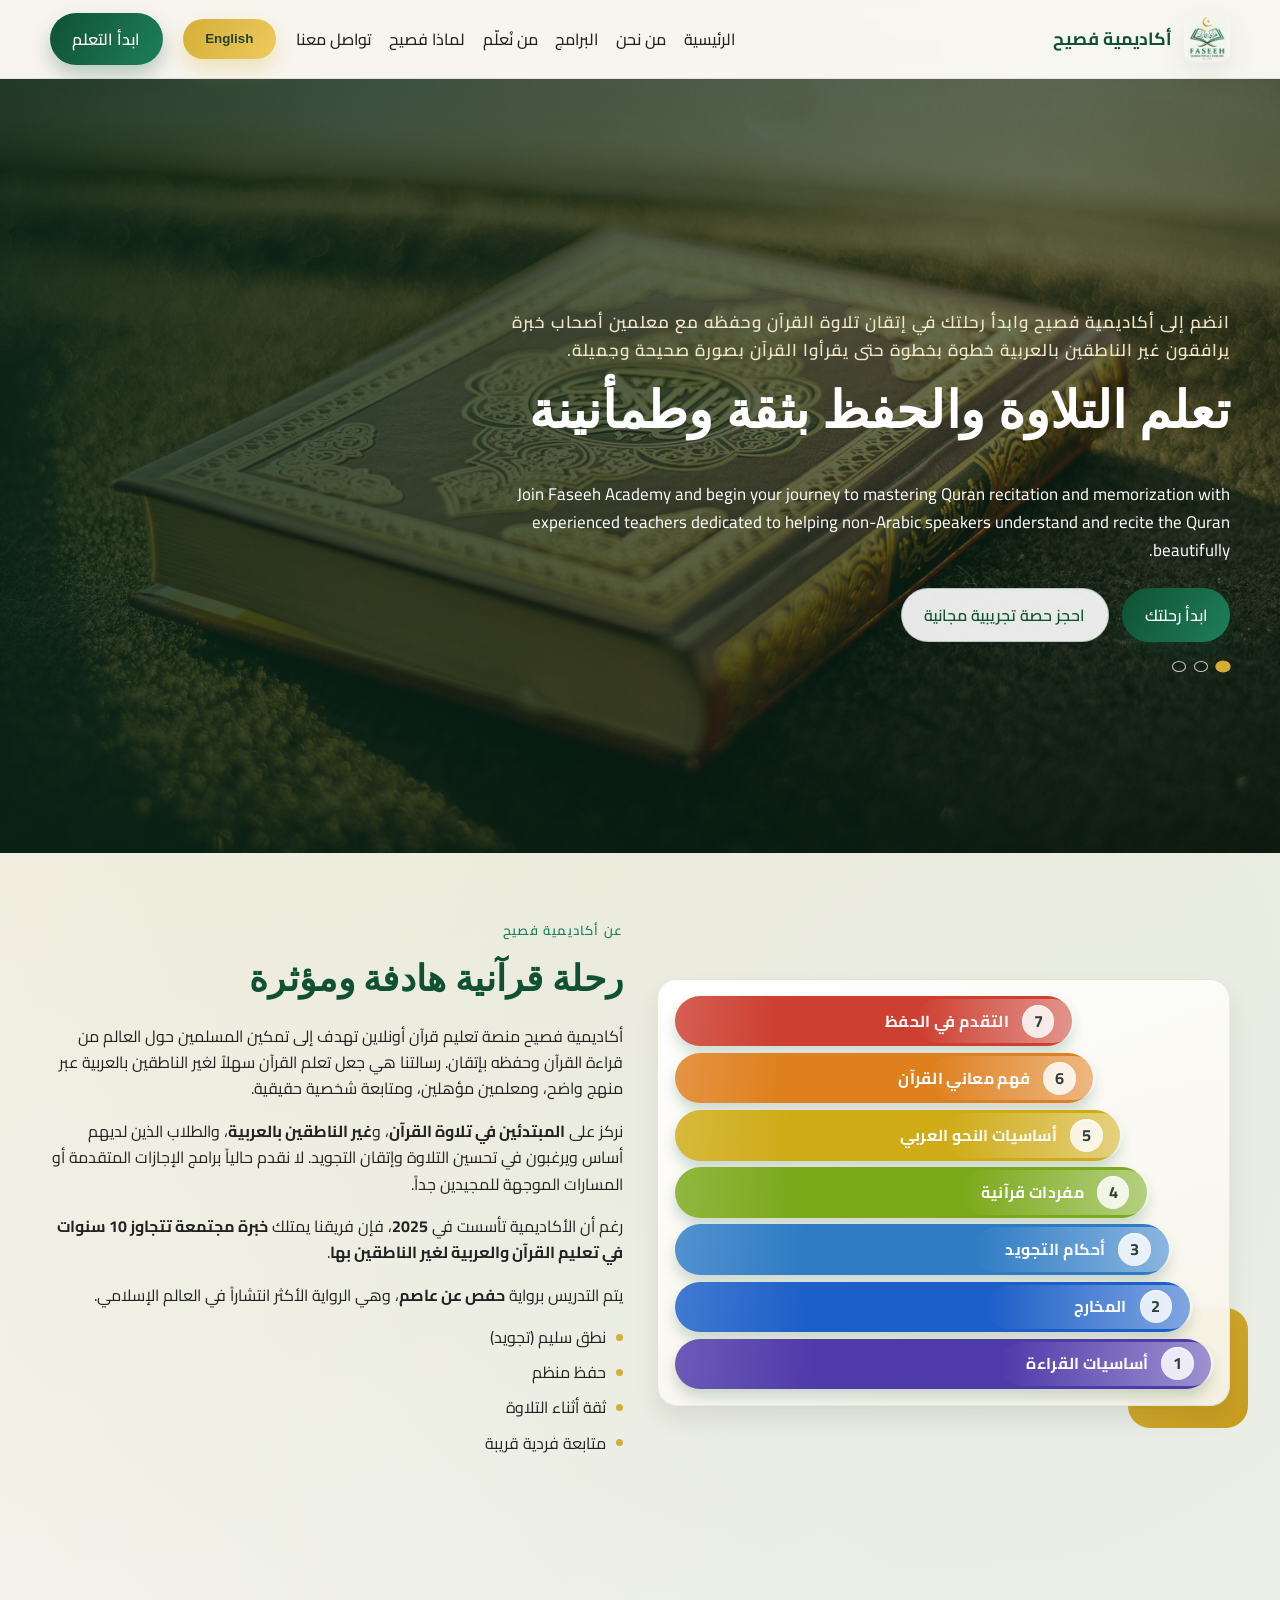
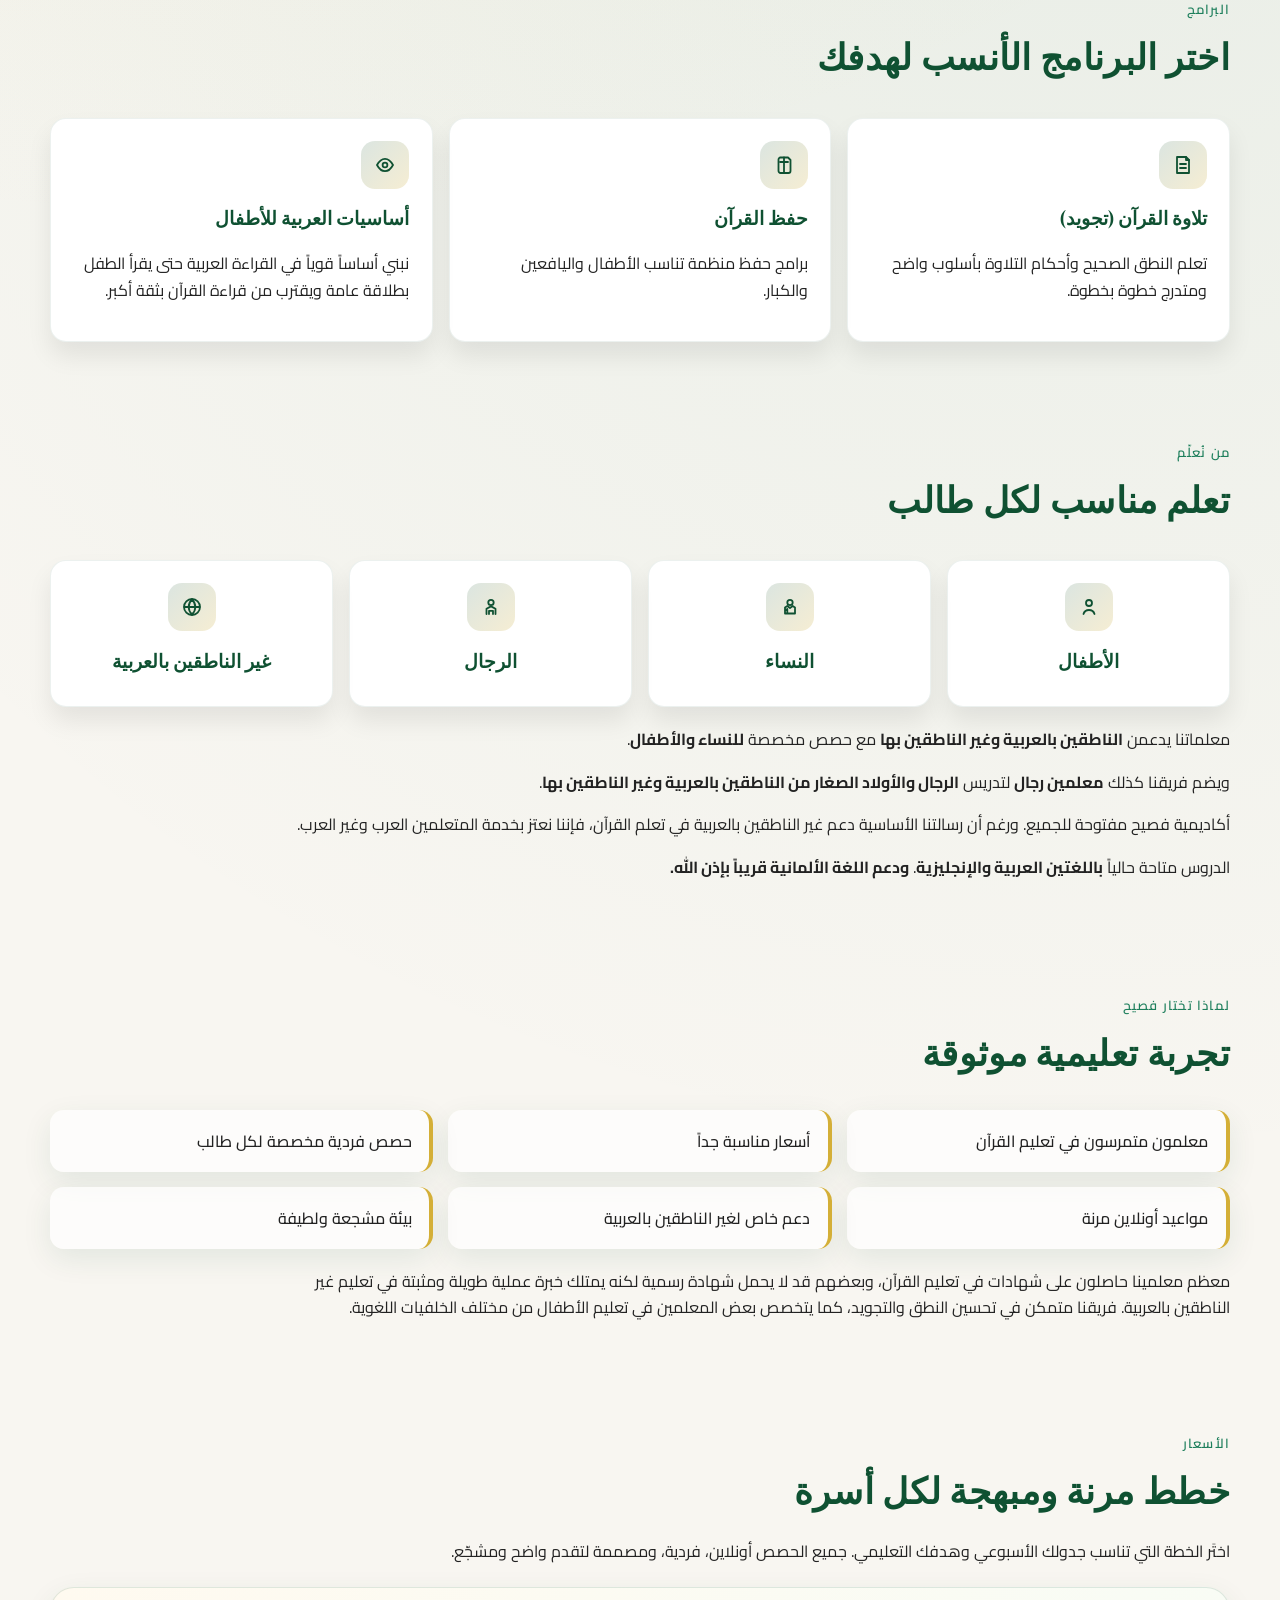
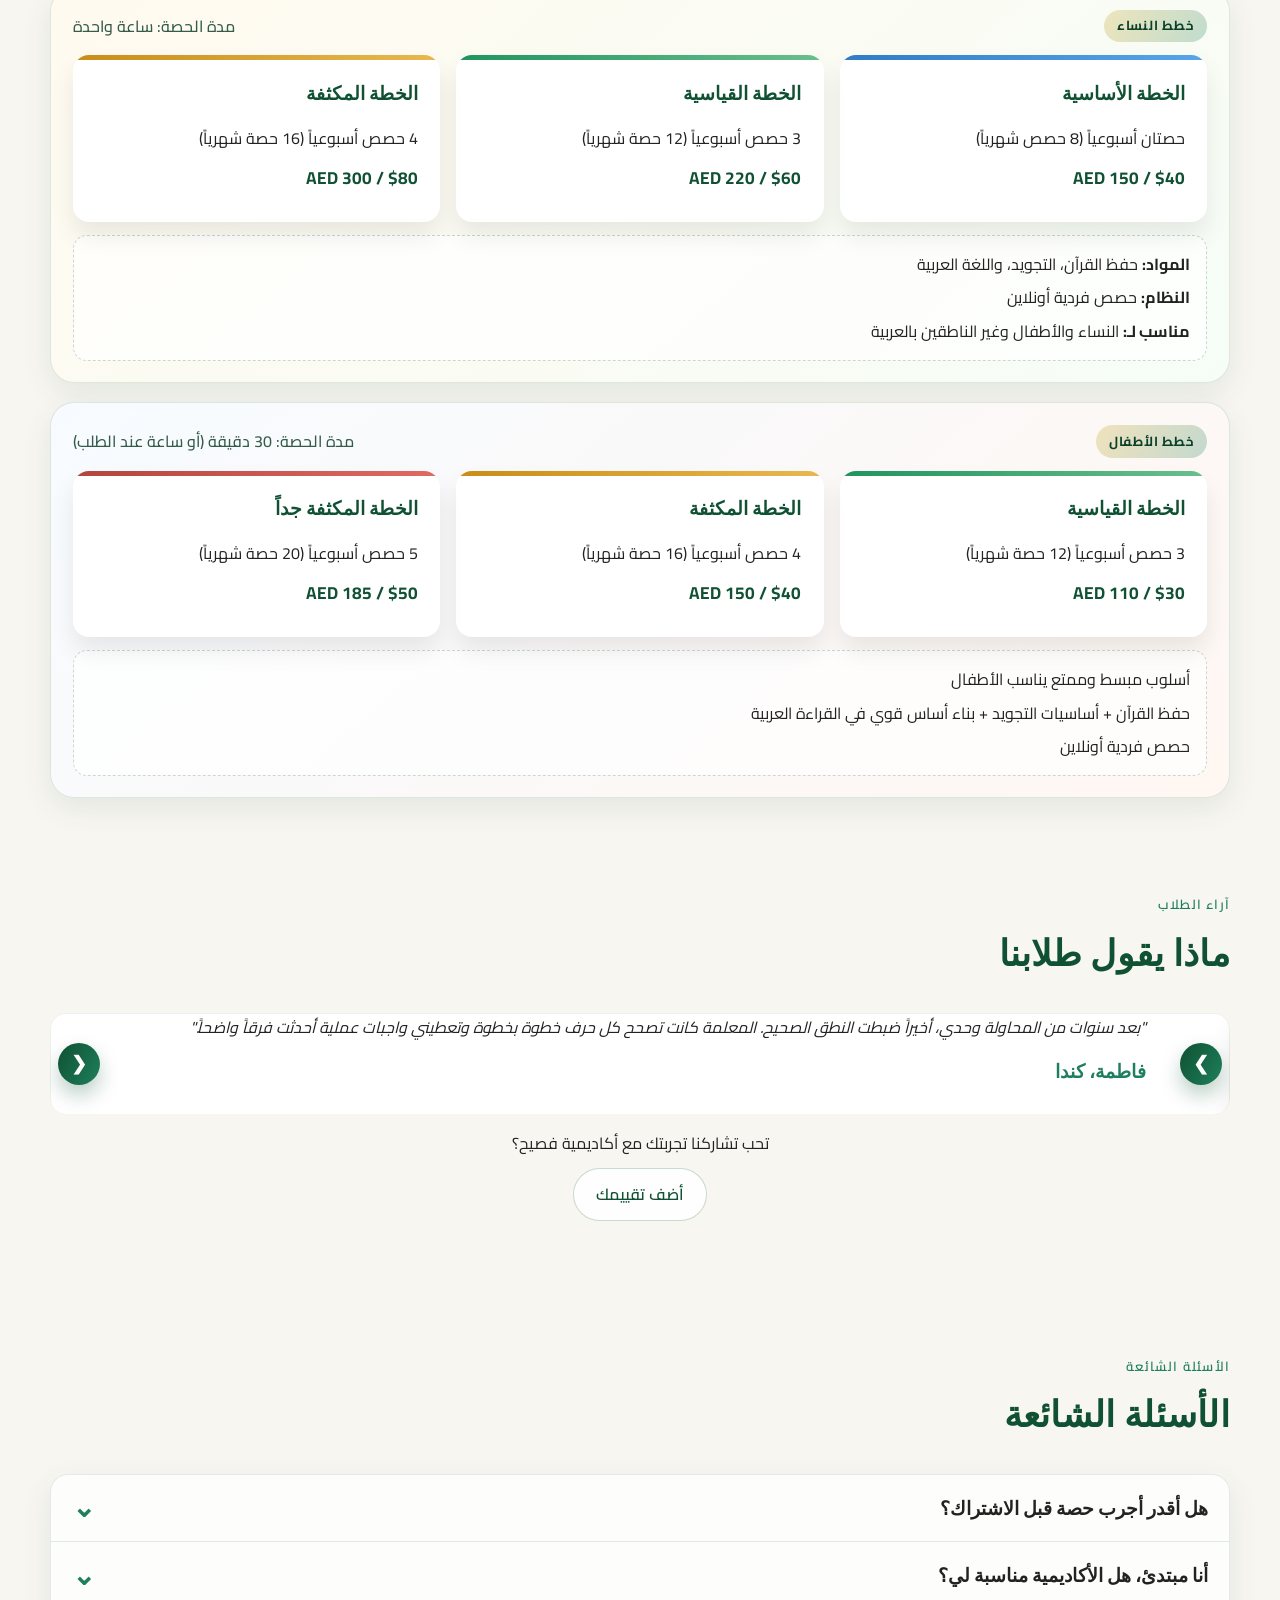
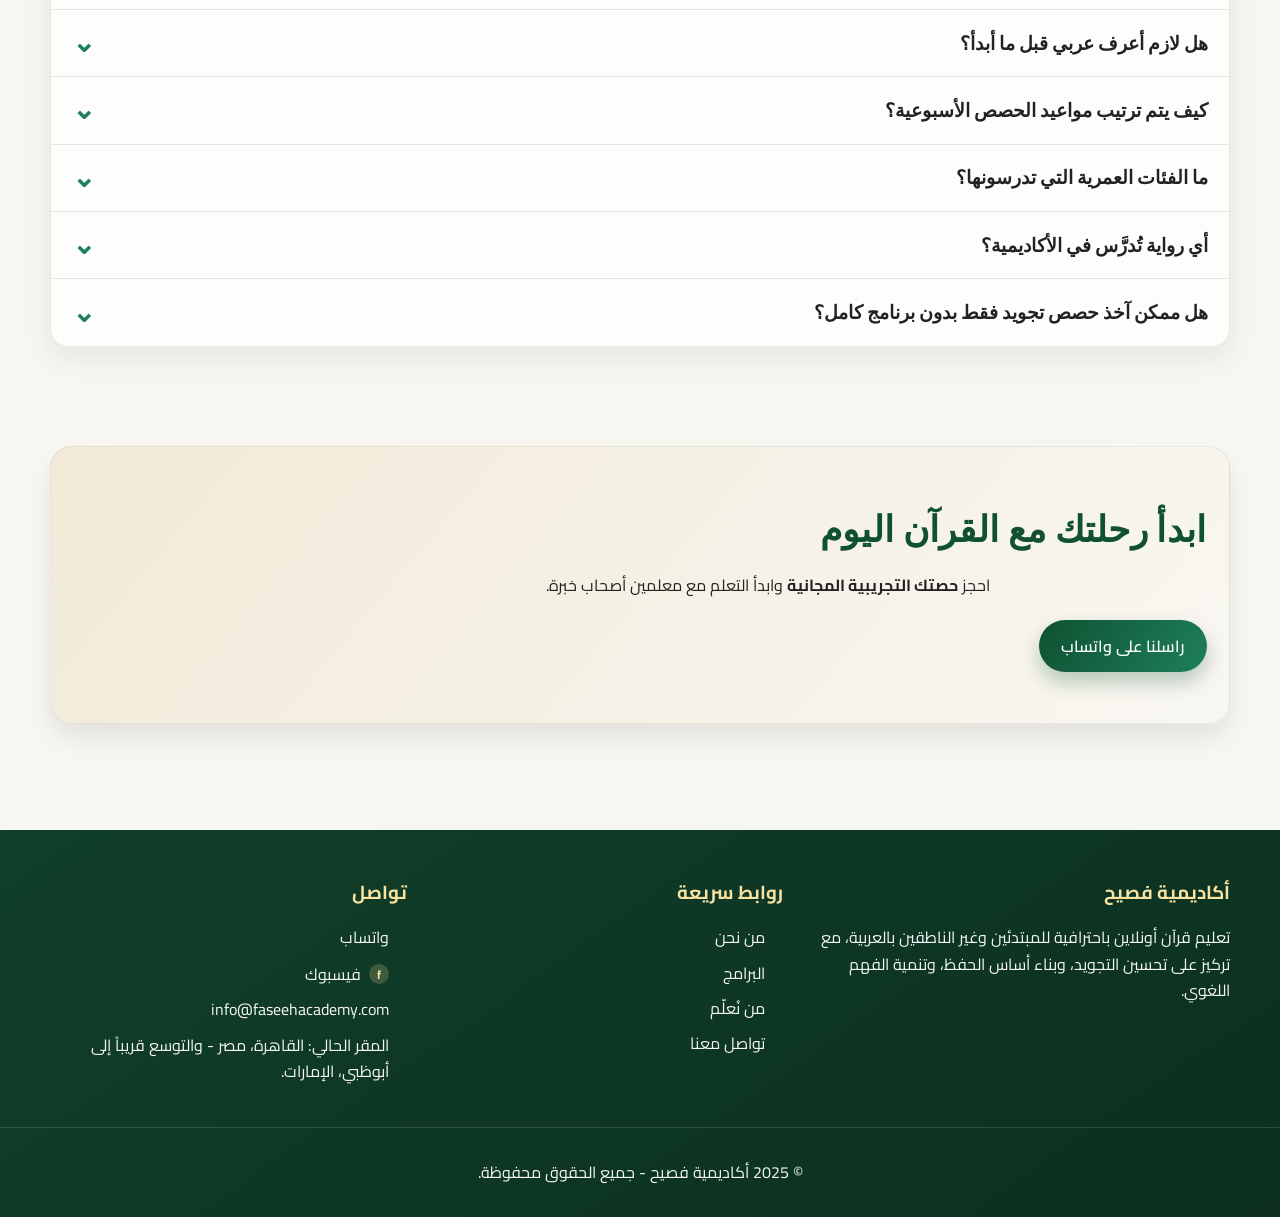
==== index.html @ 03fa49a2 "Initial website commit" ====
<!DOCTYPE html>
<html lang="ar" dir="rtl" class="notranslate" translate="no">
<head>
  <meta charset="UTF-8" />
  <meta name="viewport" content="width=device-width, initial-scale=1.0" />
  <meta name="google" content="notranslate" />
  <meta name="description" content="Faseeh Academy helps non-Arabic speakers learn Quran recitation, memorization, and Arabic basics online with qualified teachers." />
  <title>Faseeh Academy | Online Quran Learning</title>
  <link rel="icon" type="image/png" href="images/favicon.png" />
  <link rel="preconnect" href="https://fonts.googleapis.com" />
  <link rel="preconnect" href="https://fonts.gstatic.com" crossorigin />
  <link href="https://fonts.googleapis.com/css2?family=Cairo:wght@500;600;700&family=Playfair+Display:wght@600;700&family=Poppins:wght@300;400;500;600;700&display=swap" rel="stylesheet" />
  <link rel="stylesheet" href="css/styles.css" />
</head>
<body>
  <header class="site-header" id="home">
    <nav class="navbar container" aria-label="Main navigation">
      <a class="brand" href="#home" aria-label="Faseeh Academy home">
        <img src="images/logo.jpg" alt="Faseeh Academy logo" class="brand-logo" />
        <span class="brand-text">Faseeh Academy</span>
      </a>

      <button class="nav-toggle" id="navToggle" aria-expanded="false" aria-controls="navMenu" aria-label="Toggle navigation menu">
        <span></span>
        <span></span>
        <span></span>
      </button>

      <div class="nav-menu" id="navMenu">
        <ul class="nav-links">
          <li><a href="#home">Home</a></li>
          <li><a href="#about">About</a></li>
          <li><a href="#programs">Programs</a></li>
          <li><a href="#teachers">Teachers</a></li>
          <li><a href="#why-faseeh">Why Faseeh</a></li>
          <li><a href="#contact">Contact</a></li>
        </ul>
        <button class="btn lang-toggle" id="languageToggle" type="button" aria-label="Switch to English">English</button>
        <a class="btn btn-primary nav-cta" href="#contact">Start Learning</a>
      </div>
    </nav>
  </header>

  <main>
    <section class="hero" aria-label="Hero section">
      <div class="hero-slider" id="heroSlider">
        <div class="slide active" style="background-image: url('images/image01.avif');"></div>
        <div class="slide" style="background-image: url('images/image02.jpeg');"></div>
        <div class="slide" style="background-image: url('images/image03.avif');"></div>
      </div>
      <div class="hero-overlay"></div>

      <div class="hero-content container">
        <p class="hero-kicker">Online Quran Academy For Global Learners</p>
        <h1>Learn to Recite and Memorize the Quran with Confidence</h1>
        <p>
          Join Faseeh Academy and begin your journey to mastering Quran recitation and memorization with experienced teachers dedicated to helping non-Arabic speakers understand and recite the Quran beautifully.
        </p>
        <div class="hero-actions">
          <a class="btn btn-primary" href="https://wa.me/201149724588" target="_blank" rel="noopener noreferrer">Start Your Journey</a>
          <a class="btn btn-secondary" href="https://wa.me/201149724588" target="_blank" rel="noopener noreferrer">Book a Free Trial Class</a>
        </div>
        <div class="slider-dots" id="sliderDots" aria-label="Hero slides"></div>
      </div>
    </section>

    <section class="section about reveal" id="about">
      <div class="container two-col">
        <div class="about-image-wrap">
          <div class="learning-pyramid" role="img" aria-label="Seven-stage learning path from Quran reading foundations to guided hifz achievement">
            <div class="pyramid-step step-7">
              <span class="step-title">Hifz Progress</span>
              <span class="step-number">7</span>
            </div>
            <div class="pyramid-step step-6">
              <span class="step-title">Quran Understanding</span>
              <span class="step-number">6</span>
            </div>
            <div class="pyramid-step step-5">
              <span class="step-title">Basic Arabic Grammar</span>
              <span class="step-number">5</span>
            </div>
            <div class="pyramid-step step-4">
              <span class="step-title">Quran Vocabulary</span>
              <span class="step-number">4</span>
            </div>
            <div class="pyramid-step step-3">
              <span class="step-title">Tajweed Rules</span>
              <span class="step-number">3</span>
            </div>
            <div class="pyramid-step step-2">
              <span class="step-title">Makharij</span>
              <span class="step-number">2</span>
            </div>
            <div class="pyramid-step step-1">
              <span class="step-title">Reading Basics</span>
              <span class="step-number">1</span>
            </div>
          </div>
        </div>
        <div class="about-content">
          <p class="section-tag">About Faseeh Academy</p>
          <h2>Dedicated To Meaningful Quran Learning</h2>
          <p>
            Faseeh Academy is an online Quran learning platform dedicated to helping Muslims around the world recite and memorize the Quran correctly. Our mission is to make Quran learning accessible to non-Arabic speakers through structured lessons, qualified teachers, and personalized guidance.
          </p>
          <p>
            We focus on <strong>beginners learning Quran recitation</strong>, <strong>non-Arabic speakers</strong>, and students with basic recitation who want to improve and master Tajweed. We do not specialize in advanced ijazah programs or certification tracks for already highly proficient reciters.
          </p>
          <p>
            Although the academy was established in <strong>2025</strong>, our teachers collectively bring <strong>over 10 years of experience teaching Quran and Arabic to non-Arabic speakers</strong>.
          </p>
          <p>
            Teaching is done in <strong>Riwayat Hafs 'An Asim</strong>, the most widely recited narration of the Quran worldwide.
          </p>
          <ul class="clean-list">
            <li>Correct pronunciation (Tajweed)</li>
            <li>Structured memorization (Hifz)</li>
            <li>Confidence in recitation</li>
            <li>Personal mentorship</li>
          </ul>
        </div>
      </div>
    </section>

    <section class="section programs reveal" id="programs">
      <div class="container">
        <p class="section-tag">Programs</p>
        <h2 class="section-title">Choose The Program That Fits Your Goal</h2>
        <div class="cards-grid three-up">
          <article class="card">
            <div class="card-icon" aria-hidden="true">
              <svg viewBox="0 0 24 24" aria-hidden="true" focusable="false">
                <path d="M6 4h9l3 3v13H6z" fill="none" stroke="currentColor" stroke-width="1.8" stroke-linejoin="round" />
                <path d="M15 4v3h3" fill="none" stroke="currentColor" stroke-width="1.8" stroke-linecap="round" stroke-linejoin="round" />
                <path d="M9 11h6M9 15h6" fill="none" stroke="currentColor" stroke-width="1.8" stroke-linecap="round" />
              </svg>
            </div>
            <h3>Quran Recitation (Tajweed)</h3>
            <p>Learn correct pronunciation and recitation rules with clear, step-by-step guidance.</p>
          </article>
          <article class="card">
            <div class="card-icon" aria-hidden="true">
              <svg viewBox="0 0 24 24" aria-hidden="true" focusable="false">
                <path d="M8 4.5h8l2.5 2.5V18a2 2 0 0 1-2 2h-8a2 2 0 0 1-2-2V6.5a2 2 0 0 1 2-2z" fill="none" stroke="currentColor" stroke-width="1.8" stroke-linejoin="round" />
                <path d="M8 9h8" fill="none" stroke="currentColor" stroke-width="1.8" stroke-linecap="round" />
                <path d="M12 4.5V20" fill="none" stroke="currentColor" stroke-width="1.8" stroke-linecap="round" />
              </svg>
            </div>
            <h3>Quran Memorization (Hifz)</h3>
            <p>Structured memorization programs designed for children, youth, and adults.</p>
          </article>
          <article class="card">
            <div class="card-icon" aria-hidden="true">
              <svg viewBox="0 0 24 24" aria-hidden="true" focusable="false">
                <path d="M4 12c2.2-4.1 5-6.2 8-6.2S17.8 7.9 20 12c-2.2 4.1-5 6.2-8 6.2S6.2 16.1 4 12z" fill="none" stroke="currentColor" stroke-width="1.8" stroke-linejoin="round" />
                <circle cx="12" cy="12" r="2.4" fill="none" stroke="currentColor" stroke-width="1.8" />
              </svg>
            </div>
            <h3>Arabic Foundations for Children</h3>
            <p>Build strong Arabic reading foundations so children can read fluently in general and approach Quran reading with confidence.</p>
          </article>
        </div>
      </div>
    </section>

    <section class="section who-teach reveal" id="teachers">
      <div class="container">
        <p class="section-tag">Who We Teach</p>
        <h2 class="section-title">Inclusive Learning For Every Student</h2>
        <div class="cards-grid four-up icon-cards">
          <article class="card compact">
            <div class="card-icon" aria-hidden="true">
              <svg viewBox="0 0 24 24" aria-hidden="true" focusable="false">
                <circle cx="12" cy="8" r="3" fill="none" stroke="currentColor" stroke-width="1.8" />
                <path d="M6.5 19c.8-2.7 2.8-4 5.5-4s4.7 1.3 5.5 4" fill="none" stroke="currentColor" stroke-width="1.8" stroke-linecap="round" />
              </svg>
            </div>
            <h3>Children</h3>
          </article>
          <article class="card compact">
            <div class="card-icon" aria-hidden="true">
              <svg viewBox="0 0 24 24" aria-hidden="true" focusable="false">
                <circle cx="12" cy="7.5" r="2.7" fill="none" stroke="currentColor" stroke-width="1.8" />
                <path d="M9.3 18.5V14l-2.3 1.5m10-1.5v4.5m-7.7-7.5 2.7 2 2.7-2 2.3 1.6v5.9H7v-5.9z" fill="none" stroke="currentColor" stroke-width="1.8" stroke-linecap="round" stroke-linejoin="round" />
              </svg>
            </div>
            <h3>Women</h3>
          </article>
          <article class="card compact">
            <div class="card-icon" aria-hidden="true">
              <svg viewBox="0 0 24 24" aria-hidden="true" focusable="false">
                <circle cx="12" cy="7.5" r="2.7" fill="none" stroke="currentColor" stroke-width="1.8" />
                <path d="M7.5 19v-5.2l4.5-2.4 4.5 2.4V19" fill="none" stroke="currentColor" stroke-width="1.8" stroke-linecap="round" stroke-linejoin="round" />
                <path d="M10 19v-3.2h4V19" fill="none" stroke="currentColor" stroke-width="1.8" stroke-linecap="round" stroke-linejoin="round" />
              </svg>
            </div>
            <h3>Men</h3>
          </article>
          <article class="card compact">
            <div class="card-icon" aria-hidden="true">
              <svg viewBox="0 0 24 24" aria-hidden="true" focusable="false">
                <circle cx="12" cy="12" r="8" fill="none" stroke="currentColor" stroke-width="1.8" />
                <path d="M4.5 12h15M12 4.5c2.1 2 3.3 4.6 3.3 7.5S14.1 17.5 12 19.5M12 4.5c-2.1 2-3.3 4.6-3.3 7.5S9.9 17.5 12 19.5" fill="none" stroke="currentColor" stroke-width="1.8" stroke-linecap="round" stroke-linejoin="round" />
              </svg>
            </div>
            <h3>Non-Arabic Speakers</h3>
          </article>
        </div>
        <div class="who-text">
          <p>Our female teachers support <strong>Arabic and non-Arabic speakers</strong>, with dedicated classes for <strong>women and children</strong>.</p>
          <p>Our team also includes <strong>two male teachers</strong> who teach <strong>Arabic and non-Arabic speaking men and young boys</strong>.</p>
          <p>Faseeh Academy is open to everyone. While our main mission is helping non-Arabic speakers access Quran learning, we proudly serve both Arabic and non-Arabic learners.</p>
          <p>Lessons are currently conducted in <strong>English and Arabic</strong>. <strong>German language support is coming soon.</strong></p>
        </div>
      </div>
    </section>

    <section class="section why reveal" id="why-faseeh">
      <div class="container">
        <p class="section-tag">Why Choose Faseeh</p>
        <h2 class="section-title">A Trusted Learning Experience</h2>
        <div class="feature-grid">
          <article class="feature-item">Experienced Quran Teachers</article>
          <article class="feature-item">Very affordable prices</article>
          <article class="feature-item">Personalized One-on-One Classes</article>
          <article class="feature-item">Flexible Online Schedule</article>
          <article class="feature-item">Support for Non-Arabic Speakers</article>
          <article class="feature-item">Friendly and Encouraging Environment</article>
        </div>
        <p class="teacher-quality">
          Most of our teachers are certified Quran instructors. Some may not hold formal certification but bring many years of proven experience teaching Quran to non-Arabic speakers. Our team is highly skilled in improving pronunciation and Tajweed, and some teachers specialize in teaching children from both Arabic and non-Arabic backgrounds.
        </p>
      </div>
    </section>

    <section class="section pricing reveal" id="pricing">
      <div class="container">
        <p class="section-tag">Pricing</p>
        <h2 class="section-title">Bright, Flexible Plans For Every Family</h2>
        <p class="pricing-text">Pick the plan that fits your weekly routine and learning goals. All classes are online, one-on-one, and designed to keep progress clear and encouraging.</p>

        <div class="pricing-groups">
          <article class="pricing-group pricing-group-women">
            <div class="pricing-group-head">
              <span class="pricing-badge">Women Plans</span>
              <p>1 hour per session</p>
            </div>
            <div class="cards-grid three-up pricing-plan-grid">
              <article class="card plan-card plan-basic">
                <h3>Basic Plan</h3>
                <p>2 sessions per week (8 sessions/month)</p>
                <p class="plan-price">$40 / 150 AED</p>
              </article>
              <article class="card plan-card plan-standard">
                <h3>Standard Plan</h3>
                <p>3 sessions per week (12 sessions/month)</p>
                <p class="plan-price">$60 / 220 AED</p>
              </article>
              <article class="card plan-card plan-intensive">
                <h3>Intensive Plan</h3>
                <p>4 sessions per week (16 sessions/month)</p>
                <p class="plan-price">$80 / 300 AED</p>
              </article>
            </div>
            <div class="pricing-notes">
              <p><strong>Subjects:</strong> Quran memorization, Tajweed, and Arabic</p>
              <p><strong>Format:</strong> Online one-on-one classes</p>
              <p><strong>For:</strong> Women and children</p>
            </div>
          </article>

          <article class="pricing-group pricing-group-children">
            <div class="pricing-group-head">
              <span class="pricing-badge">Children Plans</span>
              <p>30 minutes per session (or 1 hour upon request)</p>
            </div>
            <div class="cards-grid three-up pricing-plan-grid">
              <article class="card plan-card plan-standard">
                <h3>Standard Plan</h3>
                <p>3 sessions per week (12 sessions/month)</p>
                <p class="plan-price">$30 / 110 AED</p>
              </article>
              <article class="card plan-card plan-intensive">
                <h3>Intensive Plan</h3>
                <p>4 sessions per week (16 sessions/month)</p>
                <p class="plan-price">$40 / 150 AED</p>
              </article>
              <article class="card plan-card plan-super">
                <h3>Super Intensive Plan</h3>
                <p>5 sessions per week (20 sessions/month)</p>
                <p class="plan-price">$50 / 185 AED</p>
              </article>
            </div>
            <div class="pricing-notes">
              <p>Fun and simple teaching style for kids</p>
              <p>Quran memorization + basic Tajweed + building Arabic reading foundations</p>
              <p>Online one-on-one classes</p>
            </div>
          </article>
        </div>
      </div>
    </section>

    <section class="section testimonials reveal" id="testimonials">
      <div class="container">
        <p class="section-tag">Testimonials</p>
        <h2 class="section-title">What Our Students Say</h2>
        <div class="testimonial-carousel" id="testimonialCarousel" aria-label="Student reviews slider">
          <button class="testimonial-arrow t-arrow-left" id="testimonialPrev" type="button" aria-label="Previous testimonial">&#10094;</button>
          <div class="testimonial-track" id="testimonialTrack">
            <article class="card testimonial-card t-slide">
              <p>"Excellent teachers who are very patient with beginners. In just a few weeks, my recitation became clearer and I finally understood where I was making repeated Tajweed mistakes. The class structure is simple, focused, and easy to follow."</p>
              <h3>Omar, UK</h3>
            </article>
            <article class="card testimonial-card t-slide">
              <p>"I finally learned correct pronunciation after years of trying on my own. My teacher corrected each letter step by step and gave practical homework that made a real difference between classes. I now read with much more confidence."</p>
              <h3>Fatima, Canada</h3>
            </article>
            <article class="card testimonial-card t-slide">
              <p>"This academy is perfect for non-Arabic speakers who want proper Quran learning in a supportive environment. Lessons are personalized, and the teacher always explains both the rule and the reason behind it. I can feel steady progress every month."</p>
              <h3>Yusuf, USA</h3>
            </article>
            <article class="card testimonial-card t-slide">
              <p>"The one-on-one format helped me correct common Tajweed mistakes quickly. I appreciated how the teacher balanced correction with encouragement, which kept me motivated. It feels professional yet very personal."</p>
              <h3>Aisha, Germany</h3>
            </article>
            <article class="card testimonial-card t-slide">
              <p>"My son became more confident in reciting after a few focused weekly lessons. The teacher is calm, kind, and knows how to keep children engaged while still maintaining discipline in class. We are very happy with his progress."</p>
              <h3>Hassan, Egypt</h3>
            </article>
            <article class="card testimonial-card t-slide">
              <p>"Supportive teachers and clear correction methods helped me improve my Tajweed quickly. I also appreciate the flexible schedule because it fits around work and family life. The academy has been consistent and reliable from day one."</p>
              <h3>Zeynep, Turkey</h3>
            </article>
          </div>
          <button class="testimonial-arrow t-arrow-right" id="testimonialNext" type="button" aria-label="Next testimonial">&#10095;</button>
        </div>
        <div class="testimonial-submit-box">
          <p>Would you like to share your own experience with Faseeh Academy?</p>
          <a class="btn btn-secondary" href="leave-review.html">Leave a Review</a>
        </div>
      </div>
    </section>

    <section class="section faq reveal" id="faq">
      <div class="container">
        <p class="section-tag">Frequently Asked Questions</p>
        <h2 class="section-title">Frequently Asked Questions</h2>
        <div class="faq-list" id="faqList">
          <article class="faq-item">
            <button class="faq-question" type="button" aria-expanded="false">
              <span>Can I try a class before committing?</span>
              <span class="faq-icon" aria-hidden="true">⌄</span>
            </button>
            <div class="faq-answer">
              <p>Yes. We offer a free trial class so you can meet your teacher, understand the method, and confirm the class style fits your goals.</p>
            </div>
          </article>

          <article class="faq-item">
            <button class="faq-question" type="button" aria-expanded="false">
              <span>I am a beginner. Is this academy suitable for me?</span>
              <span class="faq-icon" aria-hidden="true">⌄</span>
            </button>
            <div class="faq-answer">
              <p>Absolutely. Faseeh Academy is designed for beginners and non-Arabic speakers, with step-by-step support to build confidence in recitation.</p>
            </div>
          </article>

          <article class="faq-item">
            <button class="faq-question" type="button" aria-expanded="false">
              <span>Do I need to know Arabic before joining?</span>
              <span class="faq-icon" aria-hidden="true">⌄</span>
            </button>
            <div class="faq-answer">
              <p>No. Lessons are delivered in English and Arabic, and teachers explain pronunciation and Tajweed clearly for non-Arabic speakers.</p>
            </div>
          </article>

          <article class="faq-item">
            <button class="faq-question" type="button" aria-expanded="false">
              <span>How are classes scheduled each week?</span>
              <span class="faq-icon" aria-hidden="true">⌄</span>
            </button>
            <div class="faq-answer">
              <p>Most students take a few focused sessions per week. Scheduling is flexible and arranged based on teacher availability and your routine.</p>
            </div>
          </article>

          <article class="faq-item">
            <button class="faq-question" type="button" aria-expanded="false">
              <span>What age groups do you teach?</span>
              <span class="faq-icon" aria-hidden="true">⌄</span>
            </button>
            <div class="faq-answer">
              <p>We teach children, women, and men. Some teachers specialize in children from both Arabic and non-Arabic backgrounds.</p>
            </div>
          </article>

          <article class="faq-item">
            <button class="faq-question" type="button" aria-expanded="false">
              <span>Which riwayah do you teach in?</span>
              <span class="faq-icon" aria-hidden="true">⌄</span>
            </button>
            <div class="faq-answer">
              <p>We teach in Riwayat Hafs 'An Asim, the most widely recited narration of the Quran across the world.</p>
            </div>
          </article>

          <article class="faq-item">
            <button class="faq-question" type="button" aria-expanded="false">
              <span>Can I take classes just to improve Tajweed without a full program?</span>
              <span class="faq-icon" aria-hidden="true">⌄</span>
            </button>
            <div class="faq-answer">
              <p>Yes. You can book a set of focused one-on-one lessons specifically for pronunciation correction and Tajweed improvement.</p>
            </div>
          </article>
        </div>
      </div>
    </section>

    <section class="section cta reveal" id="contact">
      <div class="container cta-box">
        <h2>Start Your Quran Journey Today</h2>
        <p>Book your <strong>free trial class</strong> and begin learning Quran with experienced teachers.</p>
        <a class="btn btn-primary" href="https://wa.me/201149724588" target="_blank" rel="noopener noreferrer">Message Us on WhatsApp</a>
      </div>
    </section>
  </main>

  <footer class="footer">
    <div class="container footer-grid">
      <div>
        <h3>Faseeh Academy</h3>
        <p>Professional online Quran education for beginners and non-Arabic speakers, focused on Tajweed improvement, Hifz foundations, and Arabic understanding.</p>
      </div>
      <div>
        <h3>Quick Links</h3>
        <ul class="clean-list footer-links">
          <li><a href="#about">About</a></li>
          <li><a href="#programs">Programs</a></li>
          <li><a href="#teachers">Teachers</a></li>
          <li><a href="#contact">Contact</a></li>
        </ul>
      </div>
      <div>
        <h3>Contact</h3>
        <ul class="clean-list footer-links">
          <li><a href="https://wa.me/971543968615" target="_blank" rel="noopener noreferrer">WhatsApp</a></li>
          <li><a href="https://facebook.com/faseehacademy" target="_blank" rel="noopener noreferrer" class="social-link"><span class="social-icon" aria-hidden="true">f</span>Facebook</a></li>
          <li><a href="mailto:info@faseehacademy.com">info@faseehacademy.com</a></li>
          <li>Currently based in Cairo, Egypt - expanding soon to Abu Dhabi, UAE.</li>
        </ul>
      </div>
    </div>
    <div class="footer-bottom">
      <p>&copy; 2025 Faseeh Academy - All rights reserved.</p>
    </div>
  </footer>

  <script src="js/script.js"></script>
</body>
</html>
---- css/styles.css ----
:root {
  --primary: #0F5132;
  --secondary: #D4AF37;
  --bg: #F8F6F1;
  --text: #222222;
  --accent: #1E7F5C;
  --white: #ffffff;
  --muted: #6a6a6a;
  --radius: 16px;
  --shadow-soft: 0 10px 30px rgba(15, 81, 50, 0.09);
  --shadow-card: 0 14px 24px rgba(0, 0, 0, 0.08);
  --container: 1180px;
}

* {
  box-sizing: border-box;
}

html {
  scroll-behavior: smooth;
}

body {
  margin: 0;
  font-family: "Poppins", sans-serif;
  color: var(--text);
  background: radial-gradient(circle at 15% 0%, rgba(212, 175, 55, 0.15), transparent 30%),
    radial-gradient(circle at 85% 20%, rgba(30, 127, 92, 0.08), transparent 32%),
    var(--bg);
  line-height: 1.65;
  overflow-x: hidden;
}

html[lang="ar"] body {
  font-family: "Cairo", "Poppins", sans-serif;
}

img {
  max-width: 100%;
  display: block;
}

a {
  color: inherit;
  text-decoration: none;
}

.container {
  width: min(100% - 2rem, var(--container));
  margin-inline: auto;
}

.section {
  padding: 4.2rem 0;
}

.programs.section {
  padding-bottom: 3.1rem;
}

.who-teach.section {
  padding-top: 3.1rem;
  padding-bottom: 3.1rem;
}

.why.section {
  padding-top: 3.1rem;
  padding-bottom: 3rem;
}

.pricing.section {
  padding-top: 3rem;
  padding-bottom: 3rem;
}

.testimonials.section {
  padding-top: 3rem;
}

.section-title,
h1,
h2,
h3 {
  margin-top: 0;
  color: var(--primary);
}

h1,
h2 {
  font-family: "Playfair Display", serif;
  letter-spacing: 0.3px;
}

h1 {
  font-size: clamp(2rem, 4vw, 3.4rem);
  line-height: 1.2;
}

h2 {
  font-size: clamp(1.6rem, 2.8vw, 2.5rem);
  margin-bottom: 0.9rem;
}

.section-tag {
  margin: 0 0 0.35rem;
  color: var(--accent);
  font-weight: 600;
  text-transform: uppercase;
  letter-spacing: 1.2px;
  font-size: 0.82rem;
}

.section-title {
  max-width: 760px;
}

.clean-list {
  margin: 1rem 0 0;
  padding: 0;
  list-style: none;
}

.clean-list li {
  margin-bottom: 0.55rem;
  position: relative;
  padding-left: 1.1rem;
}

.clean-list li::before {
  content: "";
  width: 7px;
  height: 7px;
  border-radius: 50%;
  background: var(--secondary);
  position: absolute;
  left: 0;
  top: 0.6rem;
}

.site-header {
  position: sticky;
  top: 0;
  z-index: 30;
  background: rgba(248, 246, 241, 0.95);
  backdrop-filter: blur(8px);
  border-bottom: 1px solid rgba(15, 81, 50, 0.1);
}

.navbar {
  min-height: 78px;
  display: flex;
  align-items: center;
  justify-content: space-between;
  gap: 1rem;
}

.brand {
  display: inline-flex;
  align-items: center;
  gap: 0.75rem;
}

.brand-logo {
  width: 46px;
  height: 46px;
  border-radius: 10px;
  object-fit: contain;
  box-shadow: var(--shadow-soft);
}

.brand-text {
  color: var(--primary);
  font-weight: 700;
  font-size: 1.1rem;
}

.nav-menu {
  display: flex;
  align-items: center;
  gap: 1.25rem;
}

.nav-links {
  display: flex;
  align-items: center;
  gap: 1.1rem;
  margin: 0;
  padding: 0;
  list-style: none;
}

.nav-links a {
  font-weight: 500;
  color: var(--text);
  transition: color 0.25s ease;
}

.nav-links a:hover,
.nav-links a:focus-visible {
  color: var(--accent);
}

.btn {
  border: 0;
  border-radius: 999px;
  padding: 0.78rem 1.4rem;
  font-weight: 600;
  display: inline-flex;
  align-items: center;
  justify-content: center;
  transition: transform 0.25s ease, box-shadow 0.25s ease, background 0.25s ease;
}

.btn:hover {
  transform: translateY(-2px);
}

.btn-primary {
  background: linear-gradient(120deg, var(--primary), var(--accent));
  color: var(--white);
  box-shadow: 0 10px 20px rgba(15, 81, 50, 0.28);
}

.btn-primary:hover {
  box-shadow: 0 14px 24px rgba(15, 81, 50, 0.34);
}

.btn-secondary {
  background: rgba(255, 255, 255, 0.9);
  color: var(--primary);
  border: 1px solid rgba(15, 81, 50, 0.22);
}

.btn-secondary:hover {
  background: var(--white);
}

.lang-toggle {
  background: linear-gradient(120deg, #d4af37, #efc95e);
  color: #234431;
  box-shadow: 0 10px 20px rgba(212, 175, 55, 0.3);
}

.lang-toggle:hover {
  box-shadow: 0 14px 24px rgba(212, 175, 55, 0.38);
}

.hero {
  position: relative;
  min-height: 86vh;
  display: grid;
  place-items: center;
  overflow: hidden;
}

.hero-slider {
  position: absolute;
  inset: 0;
}

.slide {
  position: absolute;
  inset: 0;
  background-size: cover;
  background-position: center;
  opacity: 0;
  transform: scale(1.03);
  transition: opacity 0.85s ease, transform 7s ease;
}

.slide.active {
  opacity: 1;
  transform: scale(1);
}

.hero-overlay {
  position: absolute;
  inset: 0;
  background: linear-gradient(95deg, rgba(9, 39, 25, 0.84), rgba(9, 39, 25, 0.52));
}

.hero-content {
  position: relative;
  color: var(--white);
  z-index: 2;
  padding-top: 7rem;
  padding-bottom: 5rem;
}

.hero-kicker {
  font-weight: 600;
  text-transform: uppercase;
  letter-spacing: 1px;
  margin-bottom: 0.75rem;
  color: #f0e6c9;
}

.hero-content h1 {
  color: var(--white);
  max-width: 900px;
}

.hero-content p {
  max-width: 760px;
  font-size: 1.06rem;
}

.hero-actions {
  display: flex;
  flex-wrap: wrap;
  gap: 0.85rem;
  margin-top: 1.45rem;
}

.slider-dots {
  display: flex;
  gap: 0.5rem;
  margin-top: 1.2rem;
}

.slider-dot {
  width: 11px;
  height: 11px;
  border-radius: 50%;
  border: 1px solid rgba(255, 255, 255, 0.75);
  background: transparent;
  cursor: pointer;
  transition: background 0.25s ease, transform 0.2s ease;
}

.slider-dot.active {
  background: var(--secondary);
  border-color: var(--secondary);
  transform: scale(1.1);
}

.two-col {
  display: grid;
  grid-template-columns: 1fr 1fr;
  gap: 2.1rem;
  align-items: center;
}

.about-image-wrap {
  position: relative;
}

.learning-pyramid {
  display: flex;
  flex-direction: column;
  gap: 0.42rem;
  padding: 1rem 1.1rem;
  border-radius: 20px;
  background: linear-gradient(160deg, rgba(255, 255, 255, 0.96), rgba(247, 243, 233, 0.96));
  box-shadow: var(--shadow-card);
  border: 1px solid rgba(15, 81, 50, 0.1);
}

.pyramid-step {
  --step-color: #1f7f5c;
  --step-width: 100%;
  width: var(--step-width);
  margin-left: auto;
  position: relative;
  display: grid;
  grid-template-columns: 1fr auto;
  align-items: center;
  gap: 0.8rem;
  min-height: 3rem;
  padding: 0.55rem 0.35rem 0.55rem 1.1rem;
  border-radius: 999px;
  color: #fff;
  background:
    linear-gradient(95deg, rgba(255, 255, 255, 0.17), rgba(255, 255, 255, 0) 26%),
    var(--step-color);
  box-shadow: 0 8px 14px rgba(15, 81, 50, 0.2);
}

.pyramid-step::after {
  content: "";
  position: absolute;
  right: -3px;
  top: 3px;
  bottom: 3px;
  width: 40%;
  border-radius: 999px;
  background: linear-gradient(270deg, rgba(255, 255, 255, 0.45), rgba(255, 255, 255, 0));
  pointer-events: none;
}

.step-title {
  position: relative;
  z-index: 1;
  font-weight: 700;
  font-size: clamp(0.78rem, 1.8vw, 0.99rem);
  letter-spacing: 0.02em;
  text-transform: uppercase;
  line-height: 1.2;
}

.step-number {
  position: relative;
  z-index: 1;
  width: 2.05rem;
  height: 2.05rem;
  border-radius: 50%;
  display: grid;
  place-items: center;
  font-weight: 700;
  font-size: 1.02rem;
  color: rgba(13, 31, 22, 0.85);
  background: rgba(255, 255, 255, 0.83);
  box-shadow: inset 0 1px 2px rgba(255, 255, 255, 0.75);
}

.step-7 {
  --step-width: 74%;
  --step-color: #cd3f31;
}

.step-6 {
  --step-width: 78%;
  --step-color: #df7f1e;
}

.step-5 {
  --step-width: 83%;
  --step-color: #cfab16;
}

.step-4 {
  --step-width: 88%;
  --step-color: #7aa91a;
}

.step-3 {
  --step-width: 92%;
  --step-color: #2f7cc5;
}

.step-2 {
  --step-width: 96%;
  --step-color: #1c5fc8;
}

.step-1 {
  --step-width: 100%;
  --step-color: #4f3aaa;
}

.about-image-wrap::after {
  content: "";
  position: absolute;
  width: 120px;
  height: 120px;
  bottom: -22px;
  right: -18px;
  border-radius: 22px;
  background: linear-gradient(130deg, var(--secondary), #c89d1e);
  z-index: -1;
}

.about-image {
  border-radius: var(--radius);
  box-shadow: var(--shadow-card);
}

.cards-grid {
  margin-top: 2rem;
  display: grid;
  gap: 1rem;
}

.three-up {
  grid-template-columns: repeat(3, minmax(0, 1fr));
}

.four-up {
  grid-template-columns: repeat(4, minmax(0, 1fr));
}

.card {
  background: var(--white);
  padding: 1.4rem;
  border-radius: var(--radius);
  box-shadow: var(--shadow-card);
  border: 1px solid rgba(15, 81, 50, 0.08);
  transition: transform 0.25s ease, box-shadow 0.25s ease;
}

.card:hover {
  transform: translateY(-5px);
  box-shadow: 0 20px 30px rgba(15, 81, 50, 0.13);
}

.card-icon {
  width: 48px;
  height: 48px;
  border-radius: 14px;
  display: inline-grid;
  place-items: center;
  background: linear-gradient(135deg, rgba(15, 81, 50, 0.15), rgba(212, 175, 55, 0.22));
  color: var(--primary);
  margin-bottom: 0.9rem;
}

.card-icon svg {
  width: 24px;
  height: 24px;
}

.card h3 {
  margin-bottom: 0.45rem;
  font-family: "Playfair Display", serif;
}

.text-link {
  font-weight: 600;
  color: var(--accent);
  margin-top: 0.6rem;
  display: inline-block;
}

.text-link:hover {
  text-decoration: underline;
}

.icon-cards .card {
  text-align: center;
}

.icon-cards .card-icon {
  margin-inline: auto;
}

.who-text {
  margin-top: 1.2rem;
}

.feature-grid {
  margin-top: 1.8rem;
  display: grid;
  grid-template-columns: repeat(3, minmax(0, 1fr));
  gap: 0.95rem;
}

.feature-item {
  background: rgba(255, 255, 255, 0.72);
  border-left: 4px solid var(--secondary);
  border-radius: 14px;
  padding: 1.1rem;
  box-shadow: var(--shadow-soft);
  font-weight: 500;
}

.reveal {
  opacity: 0;
  transform: translateY(26px);
  transition: opacity 0.7s ease, transform 0.7s ease;
}

.reveal.is-visible {
  opacity: 1;
  transform: translateY(0);
}

.reveal .card,
.reveal .feature-item,
.reveal .about-image-wrap,
.reveal .about-content,
.reveal .who-text,
.reveal .section-title,
.reveal .section-tag,
.reveal .cta-box,
.reveal .teacher-quality,
.reveal .pricing-text,
.reveal .testimonial-carousel,
.reveal .faq-list {
  opacity: 0;
  transform: translateY(20px);
  transition: opacity 0.55s ease, transform 0.55s ease;
  transition-delay: var(--reveal-delay, 0ms);
}

.reveal.is-visible .card,
.reveal.is-visible .feature-item,
.reveal.is-visible .about-image-wrap,
.reveal.is-visible .about-content,
.reveal.is-visible .who-text,
.reveal.is-visible .section-title,
.reveal.is-visible .section-tag,
.reveal.is-visible .cta-box,
.reveal.is-visible .teacher-quality,
.reveal.is-visible .pricing-text,
.reveal.is-visible .testimonial-carousel,
.reveal.is-visible .faq-list {
  opacity: 1;
  transform: translateY(0);
}

@media (prefers-reduced-motion: reduce) {
  .reveal,
  .reveal .card,
  .reveal .feature-item,
  .reveal .about-image-wrap,
  .reveal .about-content,
  .reveal .who-text,
  .reveal .section-title,
  .reveal .section-tag,
  .reveal .cta-box,
  .reveal .teacher-quality,
  .reveal .pricing-text,
  .reveal .testimonial-carousel,
  .reveal .faq-list {
    opacity: 1;
    transform: none;
    transition: none;
  }
}

.testimonial-card p {
  margin-top: 0;
  font-style: italic;
}

.testimonial-card h3 {
  margin-bottom: 0;
  color: var(--accent);
}

.testimonial-submit-box {
  margin-top: 1rem;
  text-align: center;
}

.testimonial-submit-box p {
  margin-bottom: 0.7rem;
}

.testimonial-carousel {
  margin-top: 2rem;
  overflow: hidden;
  border-radius: var(--radius);
  position: relative;
}

.testimonial-track {
  display: flex;
  gap: 0;
  will-change: transform;
  direction: ltr;
}

.t-slide {
  flex: 0 0 100%;
  padding: 0 7%;
  border-radius: var(--radius);
}

.testimonial-arrow {
  position: absolute;
  top: 50%;
  transform: translateY(-50%);
  z-index: 2;
  width: 42px;
  height: 42px;
  border: 0;
  border-radius: 999px;
  display: grid;
  place-items: center;
  font-size: 1.2rem;
  font-weight: 700;
  line-height: 1;
  cursor: pointer;
  color: var(--white);
  background: linear-gradient(120deg, var(--primary), var(--accent));
  box-shadow: 0 10px 20px rgba(15, 81, 50, 0.28);
  transition: transform 0.2s ease, box-shadow 0.2s ease;
}

.testimonial-arrow:hover,
.testimonial-arrow:focus-visible {
  transform: translateY(-50%) scale(1.05);
  box-shadow: 0 13px 24px rgba(15, 81, 50, 0.35);
}

.t-arrow-left {
  left: 8px;
}

.t-arrow-right {
  right: 8px;
}

.review-page {
  min-height: 100vh;
}

.review-shell {
  max-width: 760px;
  margin: 1rem auto;
  padding: 2rem;
}

.review-shell h1 {
  margin-bottom: 0.5rem;
}

.review-intro {
  margin-top: 0;
  margin-bottom: 1.4rem;
  color: #3f3f3f;
}

.review-form {
  display: grid;
  gap: 0.7rem;
}

.review-form label {
  font-weight: 600;
  color: var(--primary);
}

.review-form input,
.review-form select,
.review-form textarea {
  width: 100%;
  border: 1px solid rgba(15, 81, 50, 0.22);
  border-radius: 12px;
  padding: 0.74rem 0.85rem;
  font-family: "Poppins", sans-serif;
  font-size: 0.98rem;
  background: var(--white);
}

.review-form textarea {
  resize: vertical;
  min-height: 120px;
}

.review-form input:focus,
.review-form select:focus,
.review-form textarea:focus {
  outline: 2px solid rgba(30, 127, 92, 0.22);
  border-color: var(--accent);
}

.review-actions {
  margin-top: 0.5rem;
  display: flex;
  flex-wrap: wrap;
  gap: 0.8rem;
}

.review-success {
  border-radius: 14px;
  border: 1px solid rgba(15, 81, 50, 0.16);
  background: rgba(255, 255, 255, 0.72);
  padding: 1.1rem;
}

.review-success h2 {
  margin-bottom: 0.45rem;
}

.review-success p {
  margin: 0.2rem 0;
}

.faq-list {
  margin-top: 2rem;
  background: rgba(255, 255, 255, 0.72);
  border: 1px solid rgba(15, 81, 50, 0.1);
  border-radius: 18px;
  overflow: hidden;
  box-shadow: var(--shadow-soft);
}

.faq-item + .faq-item {
  border-top: 1px solid rgba(15, 81, 50, 0.12);
}

.faq-question {
  width: 100%;
  border: 0;
  background: transparent;
  color: var(--text);
  text-align: left;
  padding: 1.2rem 1.3rem;
  font-size: clamp(1rem, 2.2vw, 1.16rem);
  font-weight: 600;
  font-family: "Poppins", sans-serif;
  display: flex;
  align-items: center;
  justify-content: space-between;
  gap: 1rem;
  cursor: pointer;
  transition: background 0.25s ease;
}

.faq-question:hover,
.faq-question:focus-visible {
  background: rgba(15, 81, 50, 0.05);
}

.faq-icon {
  font-size: 1.75rem;
  line-height: 1;
  color: var(--accent);
  transition: transform 0.3s ease;
}

.faq-question[aria-expanded="true"] .faq-icon {
  transform: rotate(180deg);
}

.faq-answer {
  max-height: 0;
  overflow: hidden;
  transition: max-height 0.35s ease;
}

.faq-answer p {
  margin: 0;
  padding: 0 1.3rem 1.25rem;
  color: #3a3a3a;
}

.teacher-quality,
.pricing-text {
  margin-top: 1.2rem;
  max-width: 920px;
}

.pricing-text {
  margin-bottom: 1.4rem;
}

.pricing-groups {
  display: grid;
  gap: 1.2rem;
}

.pricing-group {
  border-radius: 24px;
  padding: 1.35rem;
  border: 1px solid rgba(15, 81, 50, 0.12);
  box-shadow: var(--shadow-soft);
}

.pricing-group-women {
  background: linear-gradient(140deg, #fffaf0, #f6fdf7);
}

.pricing-group-children {
  background: linear-gradient(140deg, #f7fbff, #fff7f2);
}

.pricing-group-head {
  display: flex;
  flex-wrap: wrap;
  justify-content: space-between;
  align-items: center;
  gap: 0.7rem;
  margin-bottom: 0.8rem;
}

.pricing-group-head p {
  margin: 0;
  color: #355b49;
  font-weight: 500;
}

.pricing-badge {
  display: inline-flex;
  align-items: center;
  padding: 0.35rem 0.8rem;
  border-radius: 999px;
  font-size: 0.82rem;
  font-weight: 700;
  text-transform: uppercase;
  letter-spacing: 0.06em;
  color: #0b3f29;
  background: linear-gradient(120deg, rgba(212, 175, 55, 0.3), rgba(30, 127, 92, 0.26));
}

.pricing-plan-grid {
  margin-top: 0;
}

.plan-card {
  position: relative;
  overflow: hidden;
  border: 0;
}

.plan-card::before {
  content: "";
  position: absolute;
  left: 0;
  right: 0;
  top: 0;
  height: 5px;
}

.plan-basic::before {
  background: linear-gradient(90deg, #2f7cc5, #58a5ea);
}

.plan-standard::before {
  background: linear-gradient(90deg, #1f945f, #6abf8d);
}

.plan-intensive::before {
  background: linear-gradient(90deg, #c98d17, #e8b84f);
}

.plan-super::before {
  background: linear-gradient(90deg, #b2453f, #df6a63);
}

.plan-card p {
  margin-bottom: 0.45rem;
}

.plan-price {
  margin: 0.8rem 0 0;
  font-size: 1.08rem;
  font-weight: 700;
  color: var(--primary);
}

.pricing-notes {
  margin-top: 0.8rem;
  padding: 0.95rem 1rem;
  border-radius: 14px;
  background: rgba(255, 255, 255, 0.7);
  border: 1px dashed rgba(15, 81, 50, 0.22);
}

.pricing-notes p {
  margin: 0 0 0.45rem;
}

.pricing-notes p:last-child {
  margin-bottom: 0;
}

.social-link {
  display: inline-flex;
  align-items: center;
  gap: 0.5rem;
}

.social-icon {
  width: 20px;
  height: 20px;
  border-radius: 50%;
  display: inline-grid;
  place-items: center;
  font-size: 0.75rem;
  font-weight: 700;
  background: rgba(248, 227, 161, 0.2);
  color: #f8e3a1;
}

.cta {
  padding-top: 2rem;
}

.cta-box {
  text-align: center;
  background: linear-gradient(130deg, #f1ead8, #f9f7f2);
  padding: 3.2rem 1.4rem;
  border-radius: 22px;
  box-shadow: var(--shadow-card);
  border: 1px solid rgba(15, 81, 50, 0.08);
}

.cta-box p {
  max-width: 700px;
  margin: 0 auto 1.4rem;
}

.footer {
  margin-top: 2.4rem;
  color: #f6f6f6;
  background: linear-gradient(145deg, #103f2a, #0c2f1f);
}

.footer-grid {
  padding: 3rem 0 2.1rem;
  display: grid;
  grid-template-columns: 1.2fr 1fr 1fr;
  gap: 1.2rem;
}

.footer h3 {
  color: #f8e3a1;
  margin-bottom: 0.6rem;
}

.footer-links li {
  padding-left: 0;
}

.footer-links li::before {
  display: none;
}

.footer-links a {
  transition: color 0.25s ease;
}

.footer-links a:hover {
  color: #f8e3a1;
}

.footer-bottom {
  border-top: 1px solid rgba(255, 255, 255, 0.14);
  text-align: center;
  padding: 0.95rem 1rem;
}

.nav-toggle {
  display: none;
  background: none;
  border: 0;
  width: 44px;
  height: 44px;
  padding: 0;
}

.nav-toggle span {
  display: block;
  width: 24px;
  height: 2px;
  background: var(--primary);
  margin: 5px auto;
  transition: transform 0.25s ease, opacity 0.2s ease;
}

[dir="rtl"] .hero-content,
[dir="rtl"] .about-content,
[dir="rtl"] .who-text,
[dir="rtl"] .pricing-text,
[dir="rtl"] .teacher-quality,
[dir="rtl"] .faq-question,
[dir="rtl"] .cta-box,
[dir="rtl"] .footer {
  text-align: right;
}

[dir="rtl"] .clean-list li {
  padding-left: 0;
  padding-right: 1.1rem;
}

[dir="rtl"] .clean-list li::before {
  left: auto;
  right: 0;
}

[dir="rtl"] .feature-item {
  border-left: 0;
  border-right: 4px solid var(--secondary);
}

[dir="rtl"] .faq-question {
  text-align: right;
}

[dir="rtl"] .testimonial-card {
  direction: rtl;
  text-align: right;
}

[dir="rtl"] .pyramid-step {
  margin-left: 0;
  margin-right: auto;
  grid-template-columns: auto 1fr;
  padding: 0.55rem 1.1rem 0.55rem 0.35rem;
}

[dir="rtl"] .step-number {
  order: 1;
}

[dir="rtl"] .step-title {
  order: 2;
}

@media (max-width: 980px) {
  .three-up,
  .feature-grid {
    grid-template-columns: repeat(2, minmax(0, 1fr));
  }

  .pricing-plan-grid {
    grid-template-columns: 1fr;
  }

  .four-up,
  .footer-grid,
  .two-col {
    grid-template-columns: 1fr;
  }

  .about-image-wrap::after {
    display: none;
  }

  .nav-toggle {
    display: inline-block;
  }

  .nav-menu {
    position: absolute;
    top: 78px;
    left: 0;
    right: 0;
    background: var(--white);
    border-bottom: 1px solid rgba(15, 81, 50, 0.12);
    box-shadow: 0 8px 24px rgba(0, 0, 0, 0.08);
    display: none;
    padding: 1rem;
    flex-direction: column;
    align-items: stretch;
  }

  .nav-menu.open {
    display: flex;
  }

  .nav-links {
    flex-direction: column;
    align-items: flex-start;
    gap: 0.8rem;
  }

  .nav-cta {
    margin-top: 0.3rem;
    width: 100%;
  }

  .lang-toggle {
    width: 100%;
  }

  [dir="rtl"] .nav-links {
    align-items: flex-end;
  }
}

@media (max-width: 640px) {
  .section {
    padding: 2.7rem 0;
  }

  .programs.section,
  .who-teach.section,
  .why.section,
  .pricing.section,
  .testimonials.section {
    padding-top: 2.2rem;
    padding-bottom: 2.2rem;
  }

  .hero {
    min-height: 82vh;
  }

  .hero-content {
    padding-top: 5rem;
    padding-bottom: 4.2rem;
  }

  .hero-content p {
    font-size: 1rem;
  }

  .hero-actions {
    flex-direction: column;
    align-items: stretch;
  }

  .three-up,
  .feature-grid {
    grid-template-columns: 1fr;
  }

  .pricing-group {
    padding: 1rem;
    border-radius: 18px;
  }

  .pricing-group-head {
    align-items: stretch;
  }

  .pricing-group-head .pricing-badge {
    width: 100%;
    justify-content: center;
    padding: 0.55rem 1rem;
    font-size: 0.88rem;
  }

  .testimonial-carousel {
    padding-bottom: 3.2rem;
  }

  .t-slide {
    padding: 0 0.2rem;
  }

  .testimonial-arrow {
    top: auto;
    bottom: 0.7rem;
    transform: none;
    width: 36px;
    height: 36px;
    font-size: 1rem;
  }

  .testimonial-arrow:hover,
  .testimonial-arrow:focus-visible {
    transform: scale(1.05);
  }

  .t-arrow-left {
    left: calc(50% - 46px);
  }

  .t-arrow-right {
    right: calc(50% - 46px);
  }

  .review-shell {
    padding: 1.4rem;
  }

  .learning-pyramid {
    padding: 0.8rem;
  }

  .pyramid-step {
    width: 100%;
    margin-left: 0;
    min-height: 2.72rem;
    padding-left: 0.9rem;
  }

  .step-title {
    font-size: 0.74rem;
  }

  .step-number {
    width: 1.88rem;
    height: 1.88rem;
    font-size: 0.92rem;
  }
}
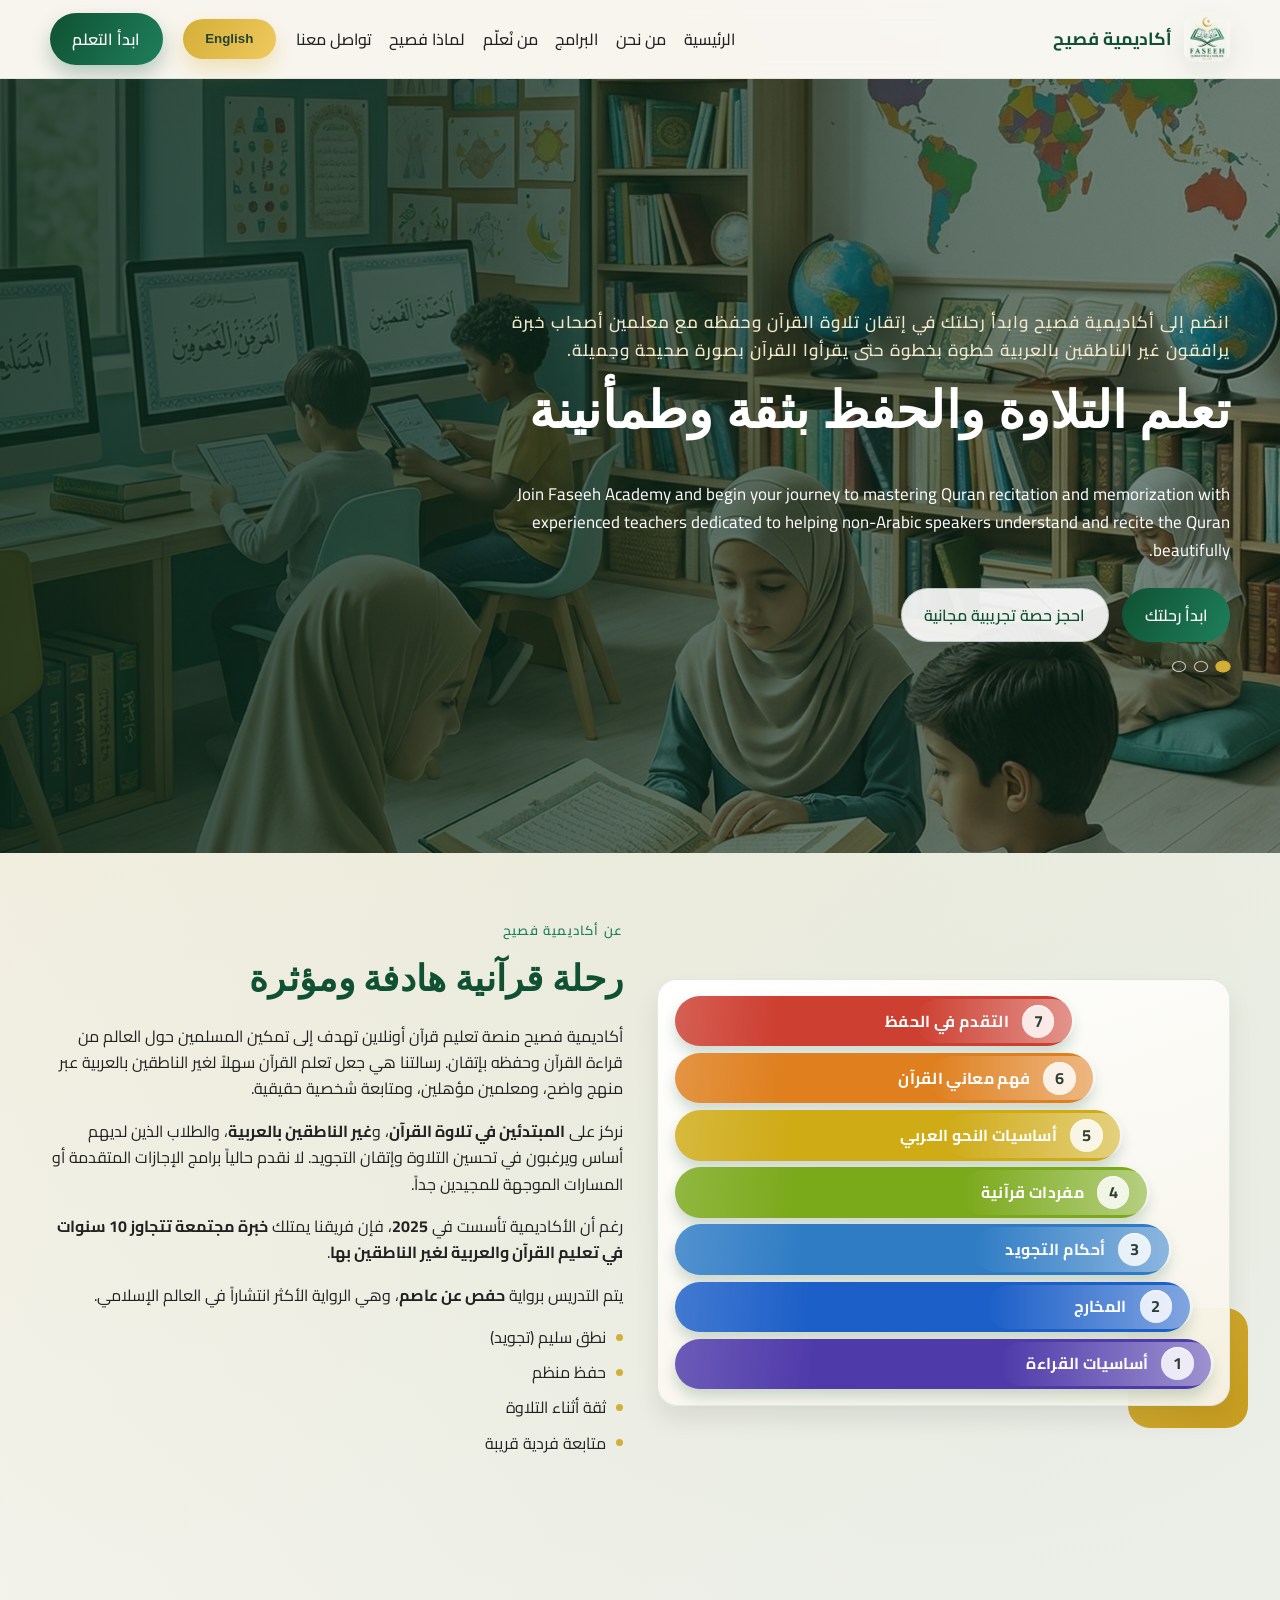
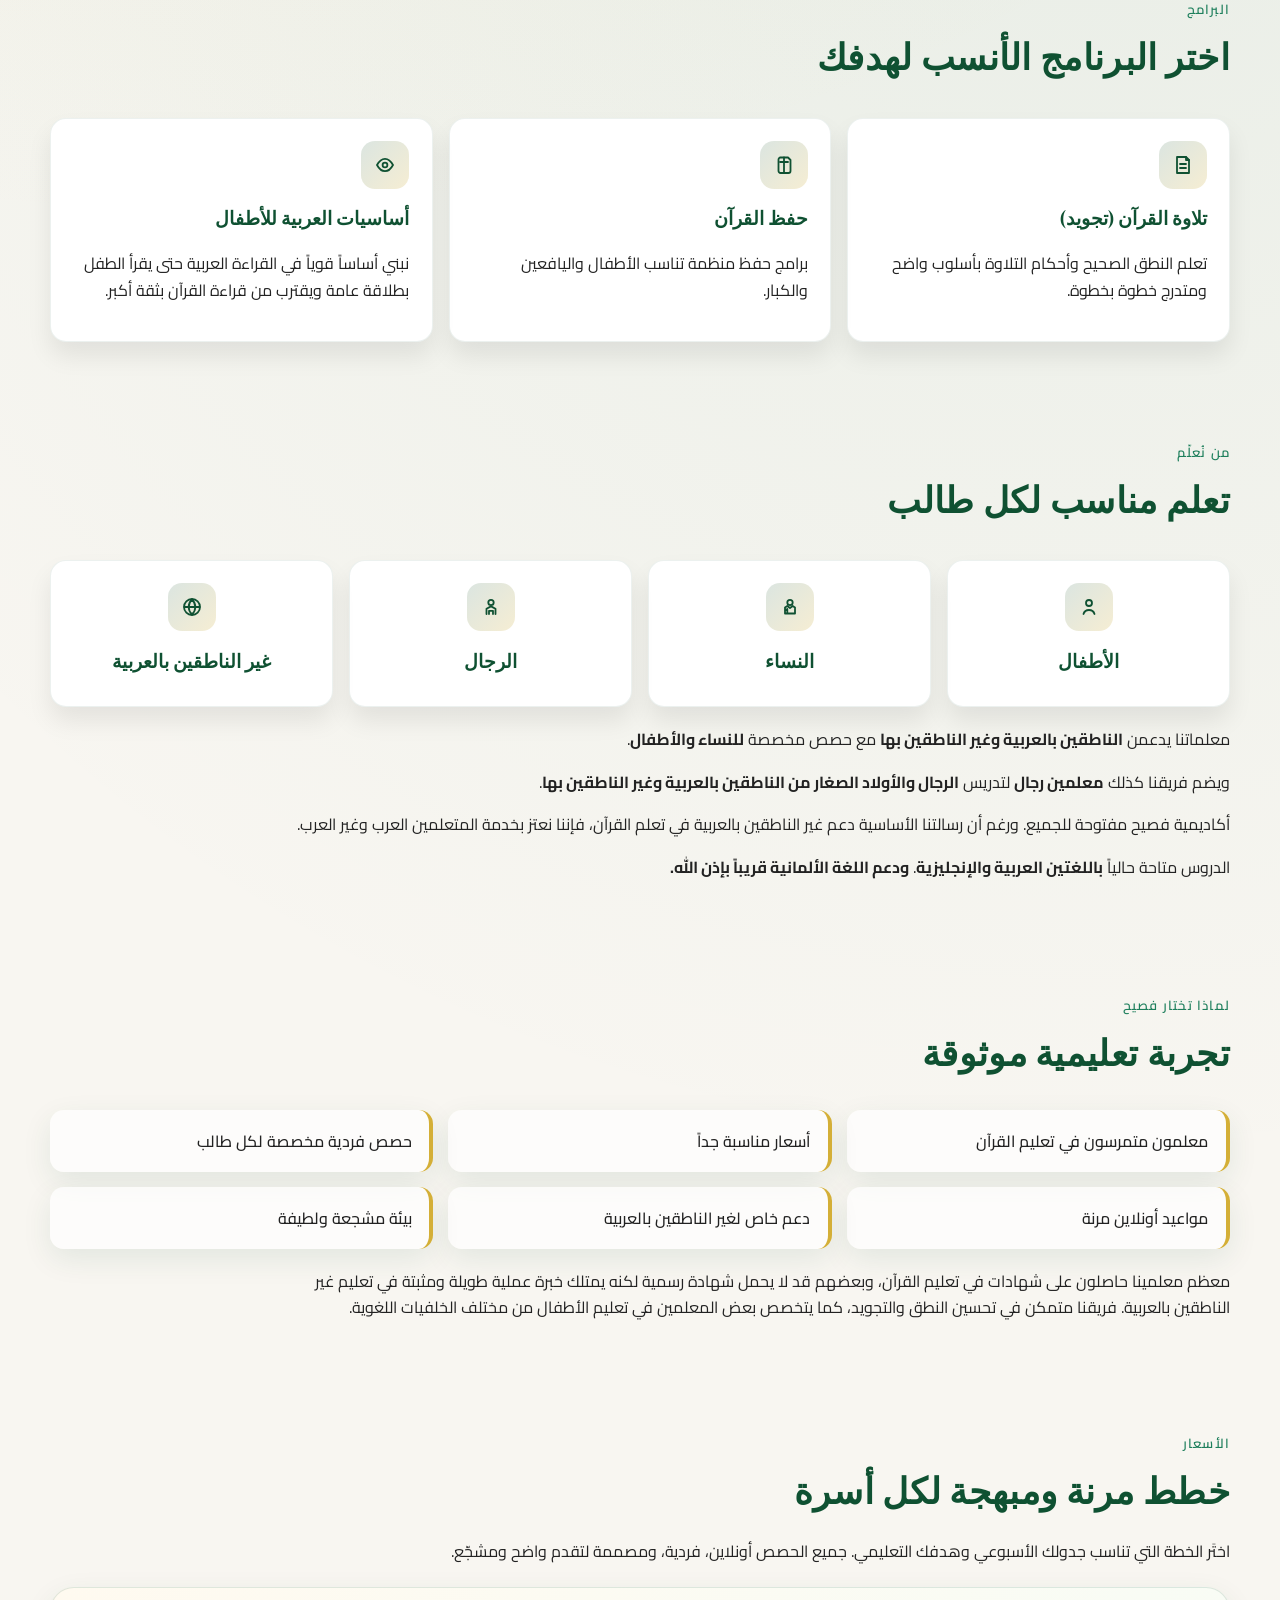
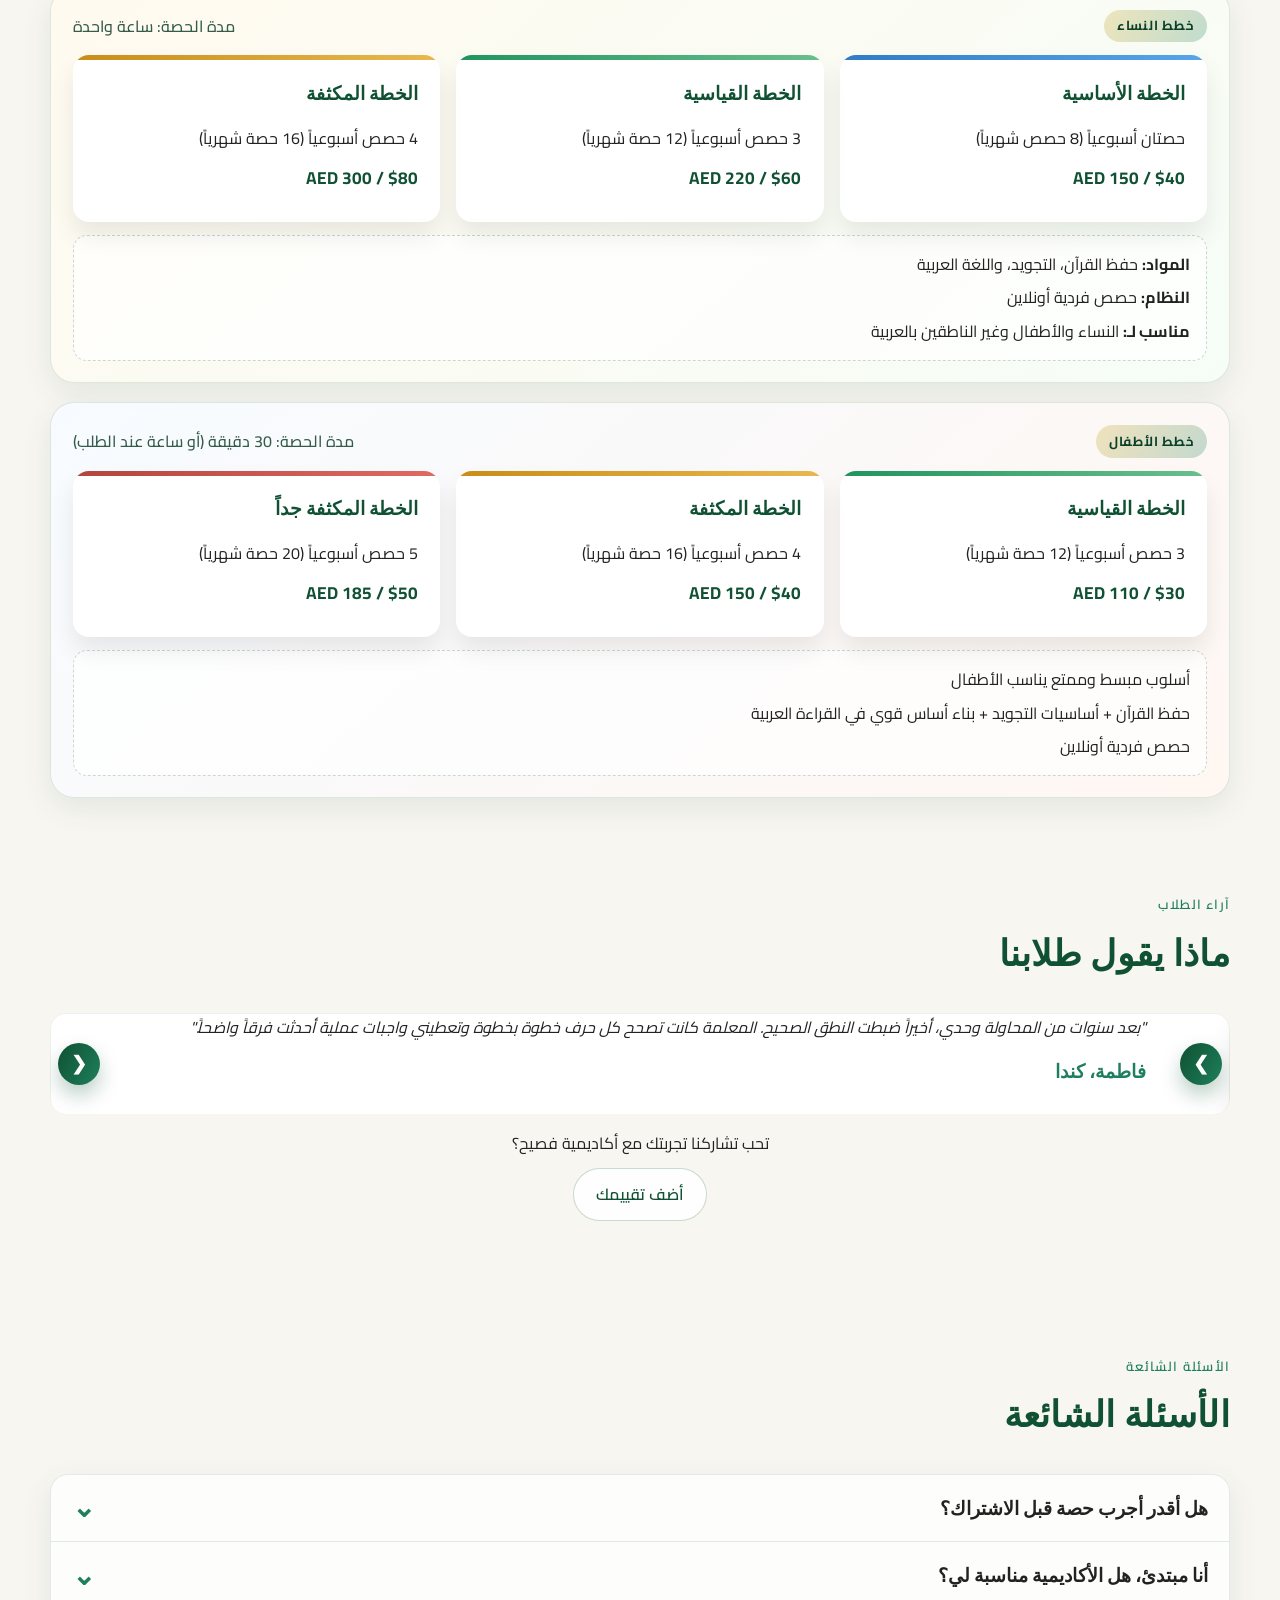
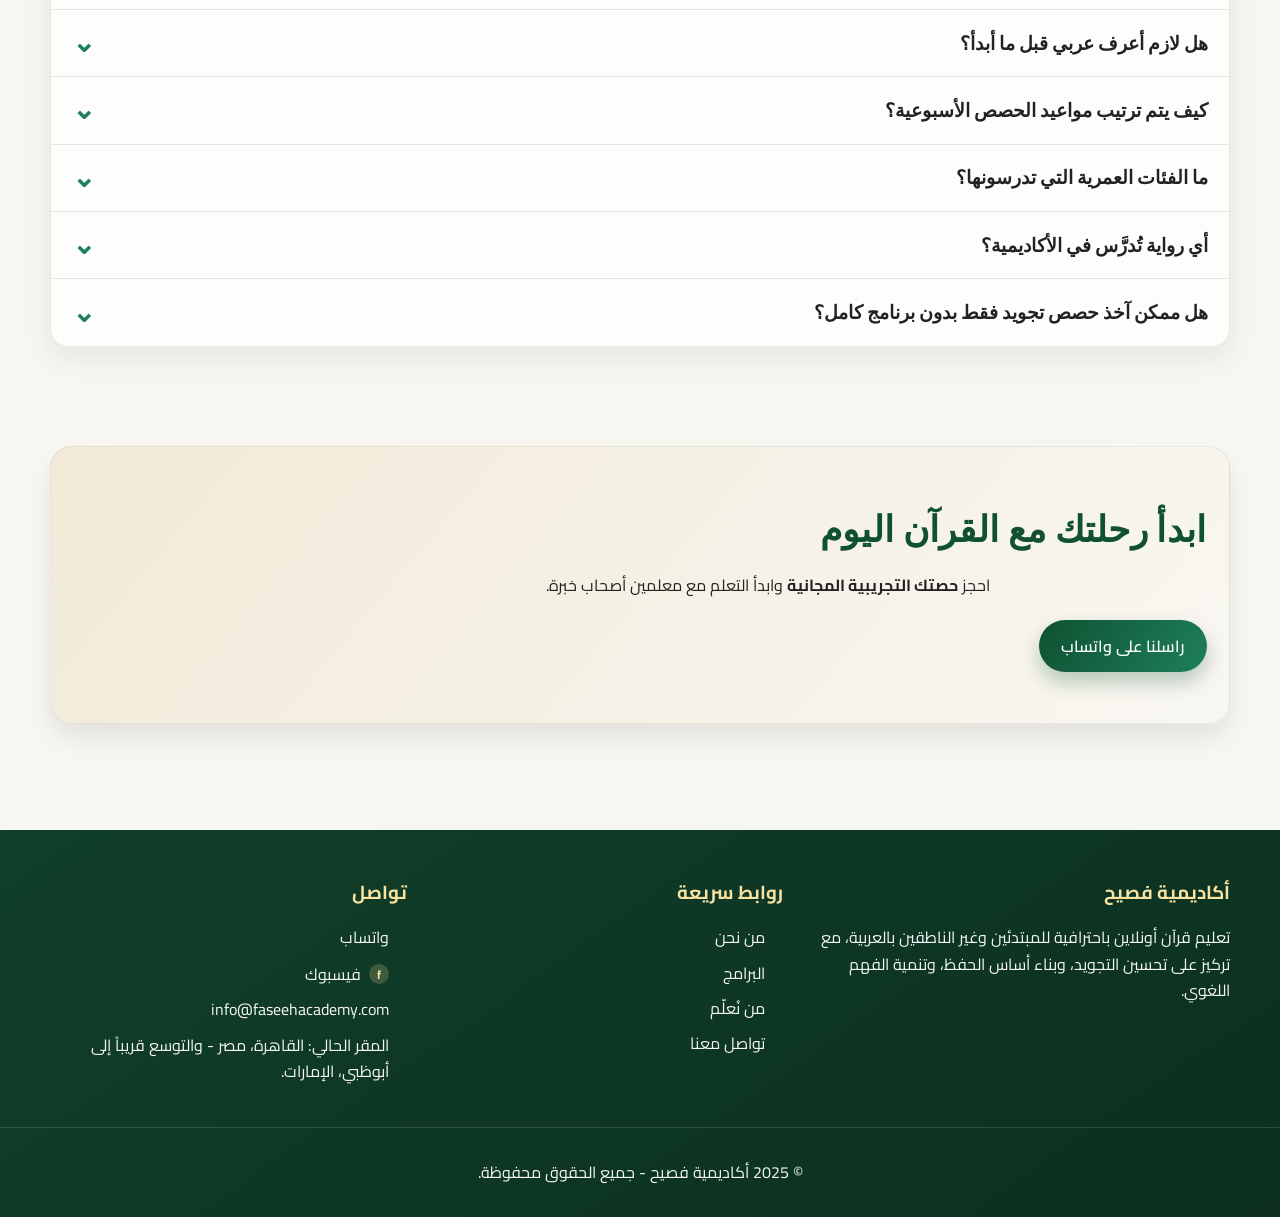
==== commit 3179144b: "Updated images in the hero section to fit Mobile Screens more." ====
--- a/index.html
+++ b/index.html
@@ -44,9 +44,9 @@
   <main>
     <section class="hero" aria-label="Hero section">
       <div class="hero-slider" id="heroSlider">
-        <div class="slide active" style="background-image: url('images/image01.avif');"></div>
-        <div class="slide" style="background-image: url('images/image02.jpeg');"></div>
-        <div class="slide" style="background-image: url('images/image03.avif');"></div>
+        <div class="slide active" style="background-image: url('images/image01.png');"></div>
+        <div class="slide" style="background-image: url('images/image02.png');"></div>
+        <div class="slide" style="background-image: url('images/image03.png');"></div>
       </div>
       <div class="hero-overlay"></div>
 
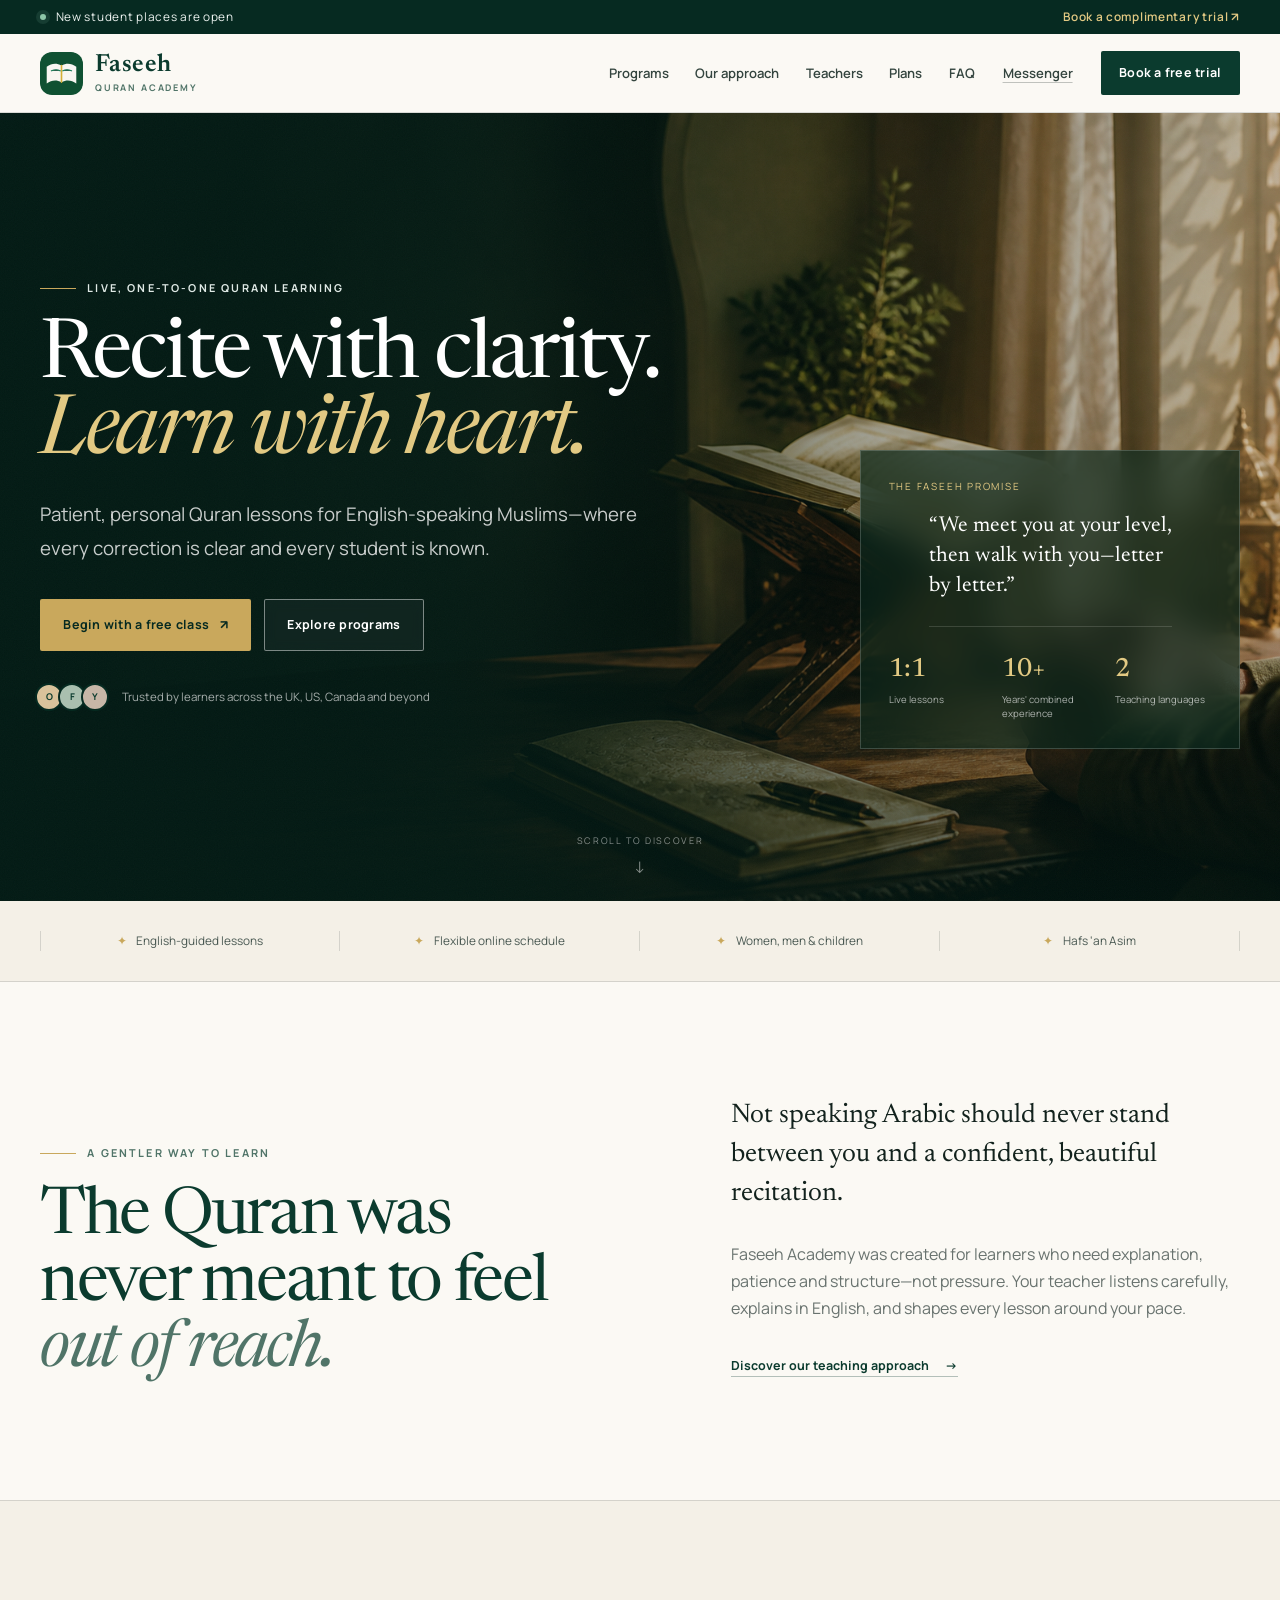
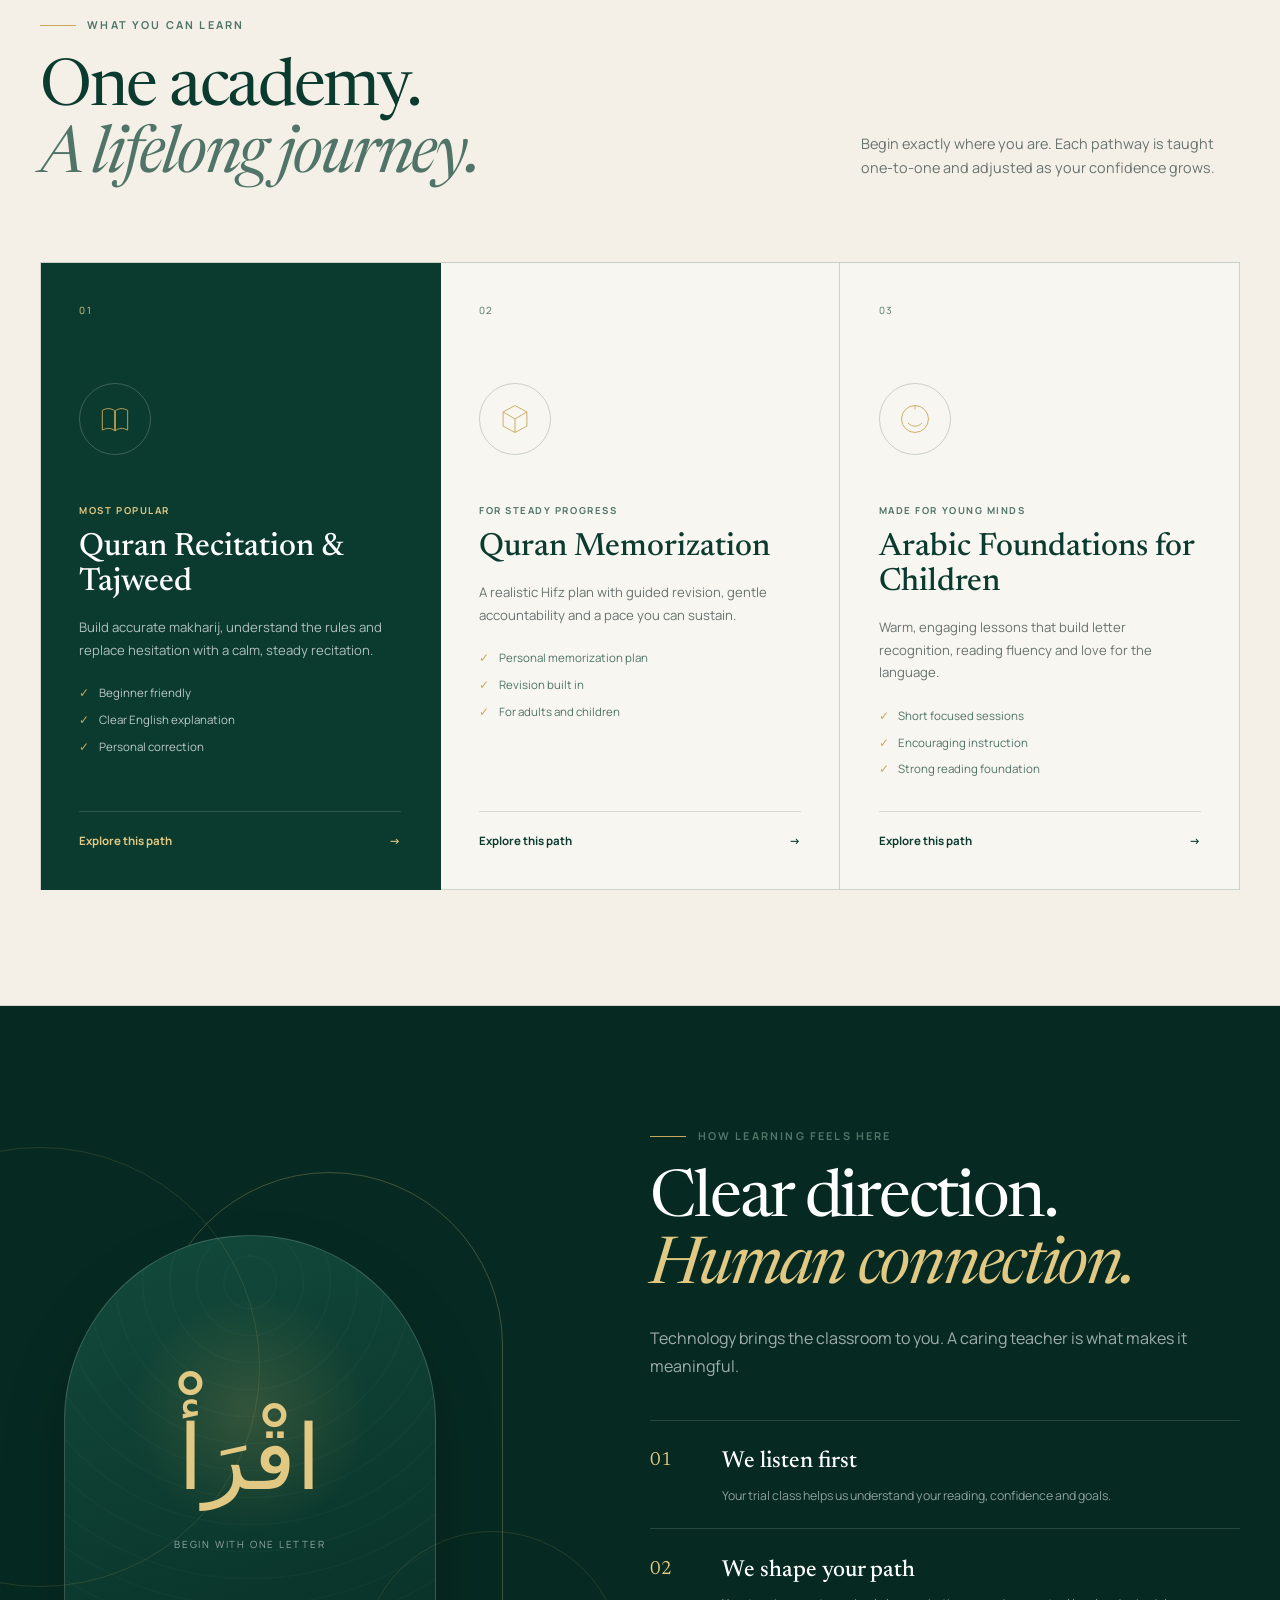
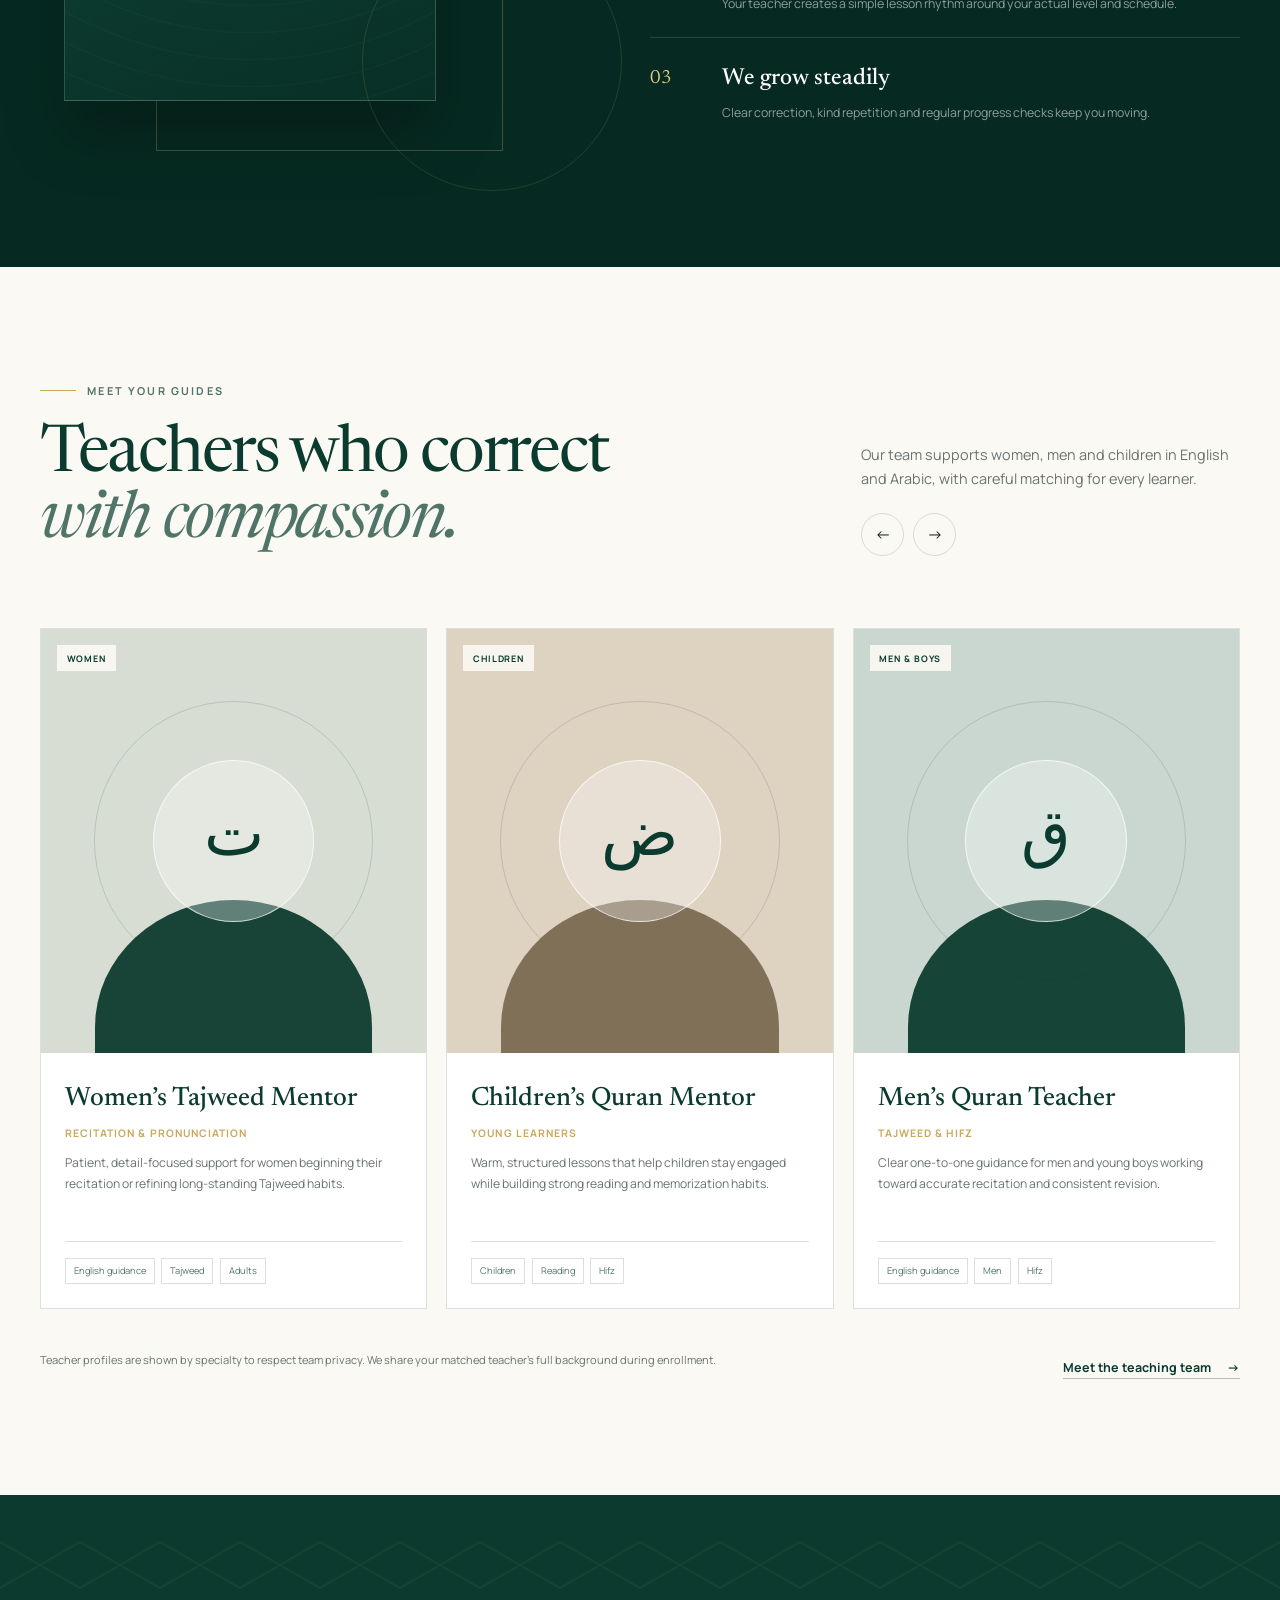
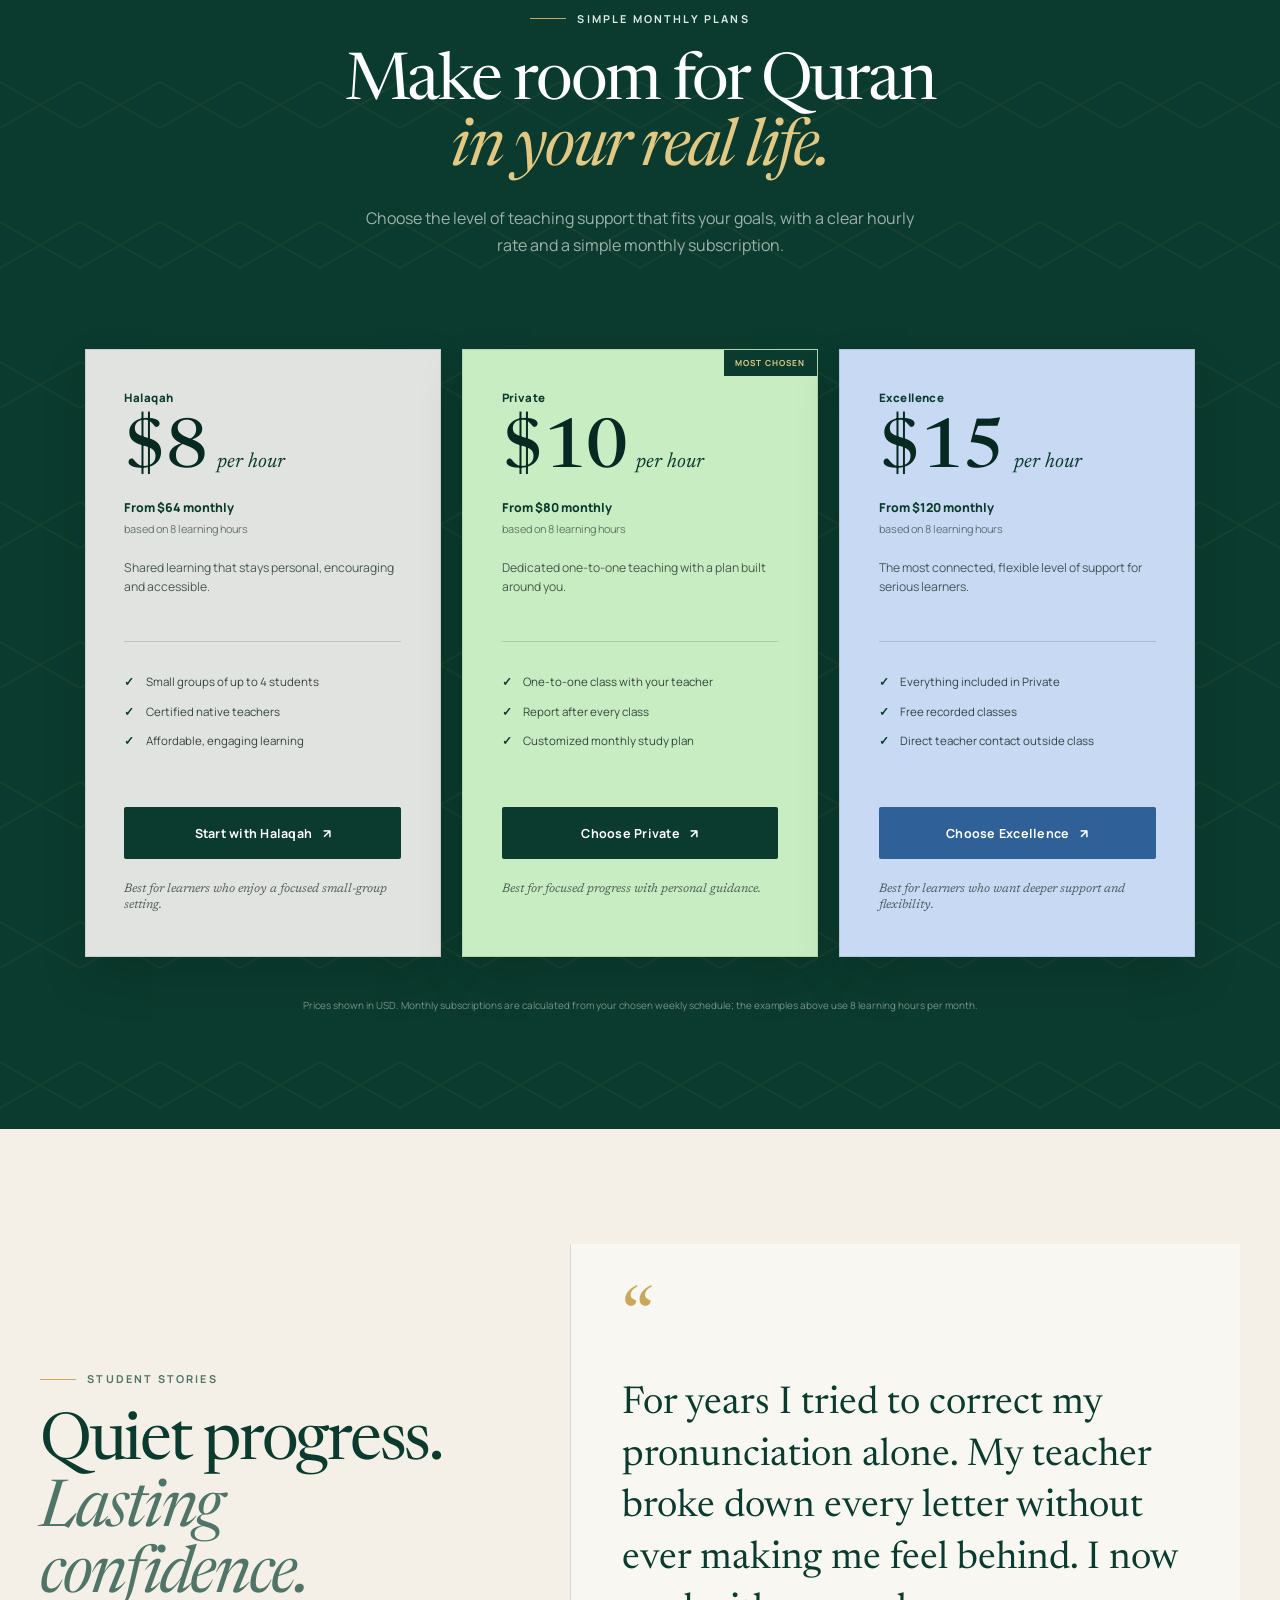
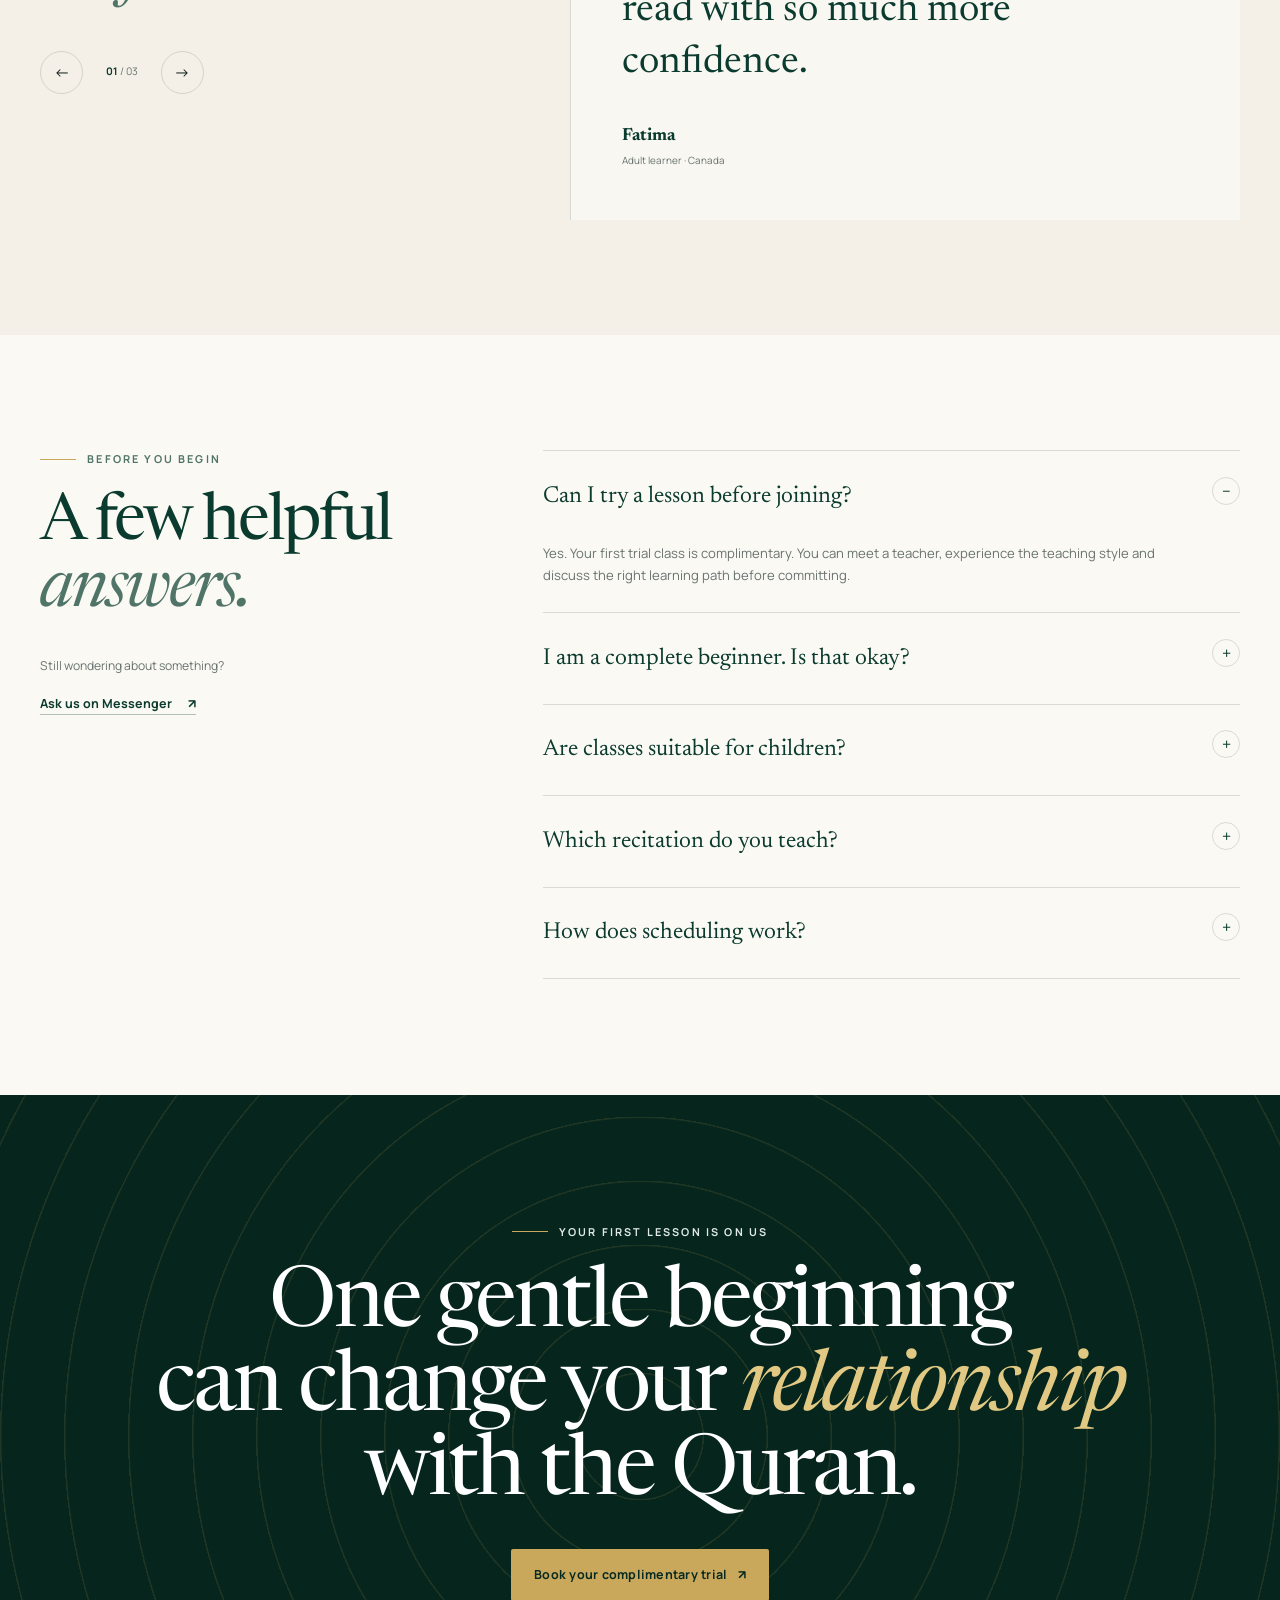
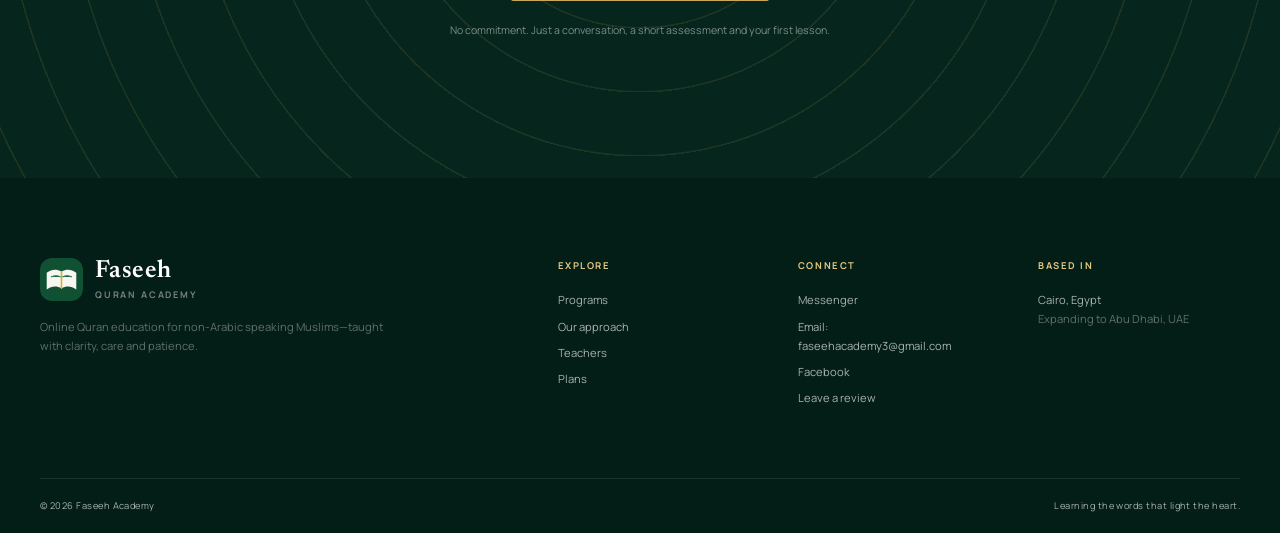
==== commit e989470d: "Update site" ====
--- a/index.html
+++ b/index.html
@@ -1,465 +1,314 @@
-<!DOCTYPE html>
-<html lang="ar" dir="rtl" class="notranslate" translate="no">
+<!doctype html>
+<html lang="en" dir="ltr">
 <head>
-  <meta charset="UTF-8" />
-  <meta name="viewport" content="width=device-width, initial-scale=1.0" />
-  <meta name="google" content="notranslate" />
-  <meta name="description" content="Faseeh Academy helps non-Arabic speakers learn Quran recitation, memorization, and Arabic basics online with qualified teachers." />
-  <title>Faseeh Academy | Online Quran Learning</title>
-  <link rel="icon" type="image/png" href="images/favicon.png" />
-  <link rel="preconnect" href="https://fonts.googleapis.com" />
-  <link rel="preconnect" href="https://fonts.gstatic.com" crossorigin />
-  <link href="https://fonts.googleapis.com/css2?family=Cairo:wght@500;600;700&family=Playfair+Display:wght@600;700&family=Poppins:wght@300;400;500;600;700&display=swap" rel="stylesheet" />
-  <link rel="stylesheet" href="css/styles.css" />
+  <meta charset="utf-8">
+  <meta name="viewport" content="width=device-width, initial-scale=1">
+  <meta name="description" content="Personal online Quran, Tajweed and Arabic lessons for English-speaking Muslims. Learn one-to-one with patient teachers at Faseeh Academy.">
+  <meta name="theme-color" content="#082f25">
+  <title>Faseeh Academy | Online Quran Learning, Made Personal</title>
+  <link rel="icon" href="images/favicon.svg" type="image/svg+xml">
+  <link rel="preconnect" href="https://fonts.googleapis.com">
+  <link rel="preconnect" href="https://fonts.gstatic.com" crossorigin>
+  <link href="https://fonts.googleapis.com/css2?family=DM+Sans:wght@400;500;600;700&family=Manrope:wght@400;500;600;700&family=Newsreader:opsz,wght@6..72,400;6..72,500;6..72,600&display=swap" rel="stylesheet">
+  <link rel="stylesheet" href="css/styles.css">
 </head>
 <body>
+  <a class="skip-link" href="#main">Skip to content</a>
+
+  <div class="announcement">
+    <div class="container announcement-inner">
+      <p><span class="status-dot" aria-hidden="true"></span> New student places are open</p>
+      <a href="https://m.me/61577487350894" target="_blank" rel="noopener noreferrer">Book a complimentary trial <span aria-hidden="true">↗</span></a>
+    </div>
+  </div>
+
   <header class="site-header" id="home">
-    <nav class="navbar container" aria-label="Main navigation">
-      <a class="brand" href="#home" aria-label="Faseeh Academy home">
-        <img src="images/logo.jpg" alt="Faseeh Academy logo" class="brand-logo" />
-        <span class="brand-text">Faseeh Academy</span>
+    <nav class="navbar container" aria-label="Primary navigation">
+      <a class="brand" href="index.html" aria-label="Faseeh Academy home">
+        <img src="images/favicon.svg" alt="" class="brand-mark" width="46" height="46">
+        <span class="brand-lockup"><strong>Faseeh</strong><small>Quran Academy</small></span>
       </a>
 
-      <button class="nav-toggle" id="navToggle" aria-expanded="false" aria-controls="navMenu" aria-label="Toggle navigation menu">
-        <span></span>
-        <span></span>
-        <span></span>
+      <button class="nav-toggle" type="button" aria-expanded="false" aria-controls="navMenu" aria-label="Open navigation">
+        <span></span><span></span>
       </button>
 
       <div class="nav-menu" id="navMenu">
         <ul class="nav-links">
-          <li><a href="#home">Home</a></li>
-          <li><a href="#about">About</a></li>
           <li><a href="#programs">Programs</a></li>
-          <li><a href="#teachers">Teachers</a></li>
-          <li><a href="#why-faseeh">Why Faseeh</a></li>
-          <li><a href="#contact">Contact</a></li>
+          <li><a href="#approach">Our approach</a></li>
+          <li><a href="teachers.html">Teachers</a></li>
+          <li><a href="#plans">Plans</a></li>
+          <li><a href="#faq">FAQ</a></li>
         </ul>
-        <button class="btn lang-toggle" id="languageToggle" type="button" aria-label="Switch to English">English</button>
-        <a class="btn btn-primary nav-cta" href="#contact">Start Learning</a>
+        <a class="text-link nav-contact" href="https://m.me/61577487350894" target="_blank" rel="noopener noreferrer">Messenger</a>
+        <a class="btn btn-small btn-primary" href="https://m.me/61577487350894" target="_blank" rel="noopener noreferrer">Book a free trial</a>
       </div>
     </nav>
   </header>
 
-  <main>
-    <section class="hero" aria-label="Hero section">
-      <div class="hero-slider" id="heroSlider">
-        <div class="slide active" style="background-image: url('images/image01.png');"></div>
-        <div class="slide" style="background-image: url('images/image02.png');"></div>
-        <div class="slide" style="background-image: url('images/image03.png');"></div>
-      </div>
-      <div class="hero-overlay"></div>
-
-      <div class="hero-content container">
-        <p class="hero-kicker">Online Quran Academy For Global Learners</p>
-        <h1>Learn to Recite and Memorize the Quran with Confidence</h1>
-        <p>
-          Join Faseeh Academy and begin your journey to mastering Quran recitation and memorization with experienced teachers dedicated to helping non-Arabic speakers understand and recite the Quran beautifully.
-        </p>
-        <div class="hero-actions">
-          <a class="btn btn-primary" href="https://wa.me/201149724588" target="_blank" rel="noopener noreferrer">Start Your Journey</a>
-          <a class="btn btn-secondary" href="https://wa.me/201149724588" target="_blank" rel="noopener noreferrer">Book a Free Trial Class</a>
-        </div>
-        <div class="slider-dots" id="sliderDots" aria-label="Hero slides"></div>
-      </div>
-    </section>
-
-    <section class="section about reveal" id="about">
-      <div class="container two-col">
-        <div class="about-image-wrap">
-          <div class="learning-pyramid" role="img" aria-label="Seven-stage learning path from Quran reading foundations to guided hifz achievement">
-            <div class="pyramid-step step-7">
-              <span class="step-title">Hifz Progress</span>
-              <span class="step-number">7</span>
-            </div>
-            <div class="pyramid-step step-6">
-              <span class="step-title">Quran Understanding</span>
-              <span class="step-number">6</span>
-            </div>
-            <div class="pyramid-step step-5">
-              <span class="step-title">Basic Arabic Grammar</span>
-              <span class="step-number">5</span>
-            </div>
-            <div class="pyramid-step step-4">
-              <span class="step-title">Quran Vocabulary</span>
-              <span class="step-number">4</span>
-            </div>
-            <div class="pyramid-step step-3">
-              <span class="step-title">Tajweed Rules</span>
-              <span class="step-number">3</span>
-            </div>
-            <div class="pyramid-step step-2">
-              <span class="step-title">Makharij</span>
-              <span class="step-number">2</span>
-            </div>
-            <div class="pyramid-step step-1">
-              <span class="step-title">Reading Basics</span>
-              <span class="step-number">1</span>
-            </div>
-          </div>
-        </div>
-        <div class="about-content">
-          <p class="section-tag">About Faseeh Academy</p>
-          <h2>Dedicated To Meaningful Quran Learning</h2>
-          <p>
-            Faseeh Academy is an online Quran learning platform dedicated to helping Muslims around the world recite and memorize the Quran correctly. Our mission is to make Quran learning accessible to non-Arabic speakers through structured lessons, qualified teachers, and personalized guidance.
-          </p>
-          <p>
-            We focus on <strong>beginners learning Quran recitation</strong>, <strong>non-Arabic speakers</strong>, and students with basic recitation who want to improve and master Tajweed. We do not specialize in advanced ijazah programs or certification tracks for already highly proficient reciters.
-          </p>
-          <p>
-            Although the academy was established in <strong>2025</strong>, our teachers collectively bring <strong>over 10 years of experience teaching Quran and Arabic to non-Arabic speakers</strong>.
-          </p>
-          <p>
-            Teaching is done in <strong>Riwayat Hafs 'An Asim</strong>, the most widely recited narration of the Quran worldwide.
-          </p>
-          <ul class="clean-list">
-            <li>Correct pronunciation (Tajweed)</li>
-            <li>Structured memorization (Hifz)</li>
-            <li>Confidence in recitation</li>
-            <li>Personal mentorship</li>
-          </ul>
-        </div>
-      </div>
-    </section>
-
-    <section class="section programs reveal" id="programs">
+  <main id="main">
+    <section class="hero">
+      <div class="hero-media" role="img" aria-label="A peaceful Quran study setting with an open Quran on a wooden stand"></div>
+      <div class="hero-shade"></div>
+      <div class="container hero-inner">
+        <div class="hero-copy reveal">
+          <p class="eyebrow eyebrow-light"><span></span> Live, one-to-one Quran learning</p>
+          <h1>Recite with clarity.<br><em>Learn with heart.</em></h1>
+          <p class="hero-lead">Patient, personal Quran lessons for English-speaking Muslims—where every correction is clear and every student is known.</p>
+          <div class="hero-actions">
+            <a class="btn btn-gold" href="https://m.me/61577487350894" target="_blank" rel="noopener noreferrer">Begin with a free class <span aria-hidden="true">↗</span></a>
+            <a class="btn btn-ghost" href="#programs">Explore programs</a>
+          </div>
+          <p class="micro-proof"><span class="student-faces" aria-hidden="true"><i>O</i><i>F</i><i>Y</i></span> Trusted by learners across the UK, US, Canada and beyond</p>
+        </div>
+
+        <aside class="hero-note reveal" aria-label="Academy highlights">
+          <p class="hero-note-label">The Faseeh promise</p>
+          <blockquote>“We meet you at your level, then walk with you—letter by letter.”</blockquote>
+          <div class="hero-note-stats">
+            <div><strong>1:1</strong><span>Live lessons</span></div>
+            <div><strong>10+</strong><span>Years' combined experience</span></div>
+            <div><strong>2</strong><span>Teaching languages</span></div>
+          </div>
+        </aside>
+      </div>
+      <a class="scroll-cue" href="#welcome"><span>Scroll to discover</span><i aria-hidden="true">↓</i></a>
+    </section>
+
+    <section class="trust-bar" aria-label="Learning benefits">
+      <div class="container trust-grid">
+        <p><span aria-hidden="true">✦</span> English-guided lessons</p>
+        <p><span aria-hidden="true">✦</span> Flexible online schedule</p>
+        <p><span aria-hidden="true">✦</span> Women, men & children</p>
+        <p><span aria-hidden="true">✦</span> Hafs ‘an Asim</p>
+      </div>
+    </section>
+
+    <section class="section welcome" id="welcome">
+      <div class="container welcome-grid">
+        <div class="section-heading reveal">
+          <p class="eyebrow"><span></span> A gentler way to learn</p>
+          <h2>The Quran was never meant to feel <em>out of reach.</em></h2>
+        </div>
+        <div class="welcome-copy reveal">
+          <p class="lead-copy">Not speaking Arabic should never stand between you and a confident, beautiful recitation.</p>
+          <p>Faseeh Academy was created for learners who need explanation, patience and structure—not pressure. Your teacher listens carefully, explains in English, and shapes every lesson around your pace.</p>
+          <a class="arrow-link" href="#approach">Discover our teaching approach <span aria-hidden="true">→</span></a>
+        </div>
+      </div>
+    </section>
+
+    <section class="section programs" id="programs">
       <div class="container">
-        <p class="section-tag">Programs</p>
-        <h2 class="section-title">Choose The Program That Fits Your Goal</h2>
-        <div class="cards-grid three-up">
-          <article class="card">
-            <div class="card-icon" aria-hidden="true">
-              <svg viewBox="0 0 24 24" aria-hidden="true" focusable="false">
-                <path d="M6 4h9l3 3v13H6z" fill="none" stroke="currentColor" stroke-width="1.8" stroke-linejoin="round" />
-                <path d="M15 4v3h3" fill="none" stroke="currentColor" stroke-width="1.8" stroke-linecap="round" stroke-linejoin="round" />
-                <path d="M9 11h6M9 15h6" fill="none" stroke="currentColor" stroke-width="1.8" stroke-linecap="round" />
-              </svg>
-            </div>
-            <h3>Quran Recitation (Tajweed)</h3>
-            <p>Learn correct pronunciation and recitation rules with clear, step-by-step guidance.</p>
-          </article>
-          <article class="card">
-            <div class="card-icon" aria-hidden="true">
-              <svg viewBox="0 0 24 24" aria-hidden="true" focusable="false">
-                <path d="M8 4.5h8l2.5 2.5V18a2 2 0 0 1-2 2h-8a2 2 0 0 1-2-2V6.5a2 2 0 0 1 2-2z" fill="none" stroke="currentColor" stroke-width="1.8" stroke-linejoin="round" />
-                <path d="M8 9h8" fill="none" stroke="currentColor" stroke-width="1.8" stroke-linecap="round" />
-                <path d="M12 4.5V20" fill="none" stroke="currentColor" stroke-width="1.8" stroke-linecap="round" />
-              </svg>
-            </div>
-            <h3>Quran Memorization (Hifz)</h3>
-            <p>Structured memorization programs designed for children, youth, and adults.</p>
-          </article>
-          <article class="card">
-            <div class="card-icon" aria-hidden="true">
-              <svg viewBox="0 0 24 24" aria-hidden="true" focusable="false">
-                <path d="M4 12c2.2-4.1 5-6.2 8-6.2S17.8 7.9 20 12c-2.2 4.1-5 6.2-8 6.2S6.2 16.1 4 12z" fill="none" stroke="currentColor" stroke-width="1.8" stroke-linejoin="round" />
-                <circle cx="12" cy="12" r="2.4" fill="none" stroke="currentColor" stroke-width="1.8" />
-              </svg>
-            </div>
-            <h3>Arabic Foundations for Children</h3>
-            <p>Build strong Arabic reading foundations so children can read fluently in general and approach Quran reading with confidence.</p>
-          </article>
-        </div>
-      </div>
-    </section>
-
-    <section class="section who-teach reveal" id="teachers">
+        <div class="section-intro reveal">
+          <div>
+            <p class="eyebrow"><span></span> What you can learn</p>
+            <h2>One academy.<br><em>A lifelong journey.</em></h2>
+          </div>
+          <p>Begin exactly where you are. Each pathway is taught one-to-one and adjusted as your confidence grows.</p>
+        </div>
+
+        <div class="program-grid">
+          <article class="program-card program-featured reveal">
+            <div class="program-number">01</div>
+            <div class="program-icon" aria-hidden="true">
+              <svg viewBox="0 0 48 48"><path d="M8 13c6-3 11-3 16 1v25c-5-4-10-4-16-1V13Zm32 0c-6-3-11-3-16 1v25c5-4 10-4 16-1V13Z"/><path d="M24 14v25"/></svg>
+            </div>
+            <div>
+              <p class="card-kicker">Most popular</p>
+              <h3>Quran Recitation & Tajweed</h3>
+              <p>Build accurate makharij, understand the rules and replace hesitation with a calm, steady recitation.</p>
+              <ul class="tick-list"><li>Beginner friendly</li><li>Clear English explanation</li><li>Personal correction</li></ul>
+            </div>
+            <a href="https://m.me/61577487350894" target="_blank" rel="noopener noreferrer" aria-label="Ask about Quran Recitation and Tajweed">Explore this path <span>→</span></a>
+          </article>
+
+          <article class="program-card reveal">
+            <div class="program-number">02</div>
+            <div class="program-icon" aria-hidden="true">
+              <svg viewBox="0 0 48 48"><path d="M24 7 9 15v18l15 8 15-8V15L24 7Z"/><path d="m9 15 15 9 15-9M24 24v17"/></svg>
+            </div>
+            <div>
+              <p class="card-kicker">For steady progress</p>
+              <h3>Quran Memorization</h3>
+              <p>A realistic Hifz plan with guided revision, gentle accountability and a pace you can sustain.</p>
+              <ul class="tick-list"><li>Personal memorization plan</li><li>Revision built in</li><li>For adults and children</li></ul>
+            </div>
+            <a href="https://m.me/61577487350894" target="_blank" rel="noopener noreferrer" aria-label="Ask about Quran Memorization">Explore this path <span>→</span></a>
+          </article>
+
+          <article class="program-card reveal">
+            <div class="program-number">03</div>
+            <div class="program-icon" aria-hidden="true">
+              <svg viewBox="0 0 48 48"><circle cx="24" cy="24" r="17"/><path d="M15 29c3 3 6 4 9 4s6-1 9-4M17 20h.1M31 20h.1M24 7v5"/></svg>
+            </div>
+            <div>
+              <p class="card-kicker">Made for young minds</p>
+              <h3>Arabic Foundations for Children</h3>
+              <p>Warm, engaging lessons that build letter recognition, reading fluency and love for the language.</p>
+              <ul class="tick-list"><li>Short focused sessions</li><li>Encouraging instruction</li><li>Strong reading foundation</li></ul>
+            </div>
+            <a href="https://m.me/61577487350894" target="_blank" rel="noopener noreferrer" aria-label="Ask about Arabic Foundations for Children">Explore this path <span>→</span></a>
+          </article>
+        </div>
+      </div>
+    </section>
+
+    <section class="section approach" id="approach">
+      <div class="container approach-grid">
+        <div class="approach-visual reveal" aria-hidden="true">
+          <div class="arch arch-back"></div>
+          <div class="arch arch-front">
+            <p>اقْرَأْ</p>
+            <span>Begin with one letter</span>
+          </div>
+          <div class="orbit orbit-one"></div>
+          <div class="orbit orbit-two"></div>
+        </div>
+
+        <div class="approach-copy">
+          <p class="eyebrow reveal"><span></span> How learning feels here</p>
+          <h2 class="reveal">Clear direction.<br><em>Human connection.</em></h2>
+          <p class="approach-lead reveal">Technology brings the classroom to you. A caring teacher is what makes it meaningful.</p>
+          <ol class="method-list">
+            <li class="reveal"><span>01</span><div><h3>We listen first</h3><p>Your trial class helps us understand your reading, confidence and goals.</p></div></li>
+            <li class="reveal"><span>02</span><div><h3>We shape your path</h3><p>Your teacher creates a simple lesson rhythm around your actual level and schedule.</p></div></li>
+            <li class="reveal"><span>03</span><div><h3>We grow steadily</h3><p>Clear correction, kind repetition and regular progress checks keep you moving.</p></div></li>
+          </ol>
+        </div>
+      </div>
+    </section>
+
+    <section class="section teachers-preview" id="teachers">
       <div class="container">
-        <p class="section-tag">Who We Teach</p>
-        <h2 class="section-title">Inclusive Learning For Every Student</h2>
-        <div class="cards-grid four-up icon-cards">
-          <article class="card compact">
-            <div class="card-icon" aria-hidden="true">
-              <svg viewBox="0 0 24 24" aria-hidden="true" focusable="false">
-                <circle cx="12" cy="8" r="3" fill="none" stroke="currentColor" stroke-width="1.8" />
-                <path d="M6.5 19c.8-2.7 2.8-4 5.5-4s4.7 1.3 5.5 4" fill="none" stroke="currentColor" stroke-width="1.8" stroke-linecap="round" />
-              </svg>
-            </div>
-            <h3>Children</h3>
-          </article>
-          <article class="card compact">
-            <div class="card-icon" aria-hidden="true">
-              <svg viewBox="0 0 24 24" aria-hidden="true" focusable="false">
-                <circle cx="12" cy="7.5" r="2.7" fill="none" stroke="currentColor" stroke-width="1.8" />
-                <path d="M9.3 18.5V14l-2.3 1.5m10-1.5v4.5m-7.7-7.5 2.7 2 2.7-2 2.3 1.6v5.9H7v-5.9z" fill="none" stroke="currentColor" stroke-width="1.8" stroke-linecap="round" stroke-linejoin="round" />
-              </svg>
-            </div>
-            <h3>Women</h3>
-          </article>
-          <article class="card compact">
-            <div class="card-icon" aria-hidden="true">
-              <svg viewBox="0 0 24 24" aria-hidden="true" focusable="false">
-                <circle cx="12" cy="7.5" r="2.7" fill="none" stroke="currentColor" stroke-width="1.8" />
-                <path d="M7.5 19v-5.2l4.5-2.4 4.5 2.4V19" fill="none" stroke="currentColor" stroke-width="1.8" stroke-linecap="round" stroke-linejoin="round" />
-                <path d="M10 19v-3.2h4V19" fill="none" stroke="currentColor" stroke-width="1.8" stroke-linecap="round" stroke-linejoin="round" />
-              </svg>
-            </div>
-            <h3>Men</h3>
-          </article>
-          <article class="card compact">
-            <div class="card-icon" aria-hidden="true">
-              <svg viewBox="0 0 24 24" aria-hidden="true" focusable="false">
-                <circle cx="12" cy="12" r="8" fill="none" stroke="currentColor" stroke-width="1.8" />
-                <path d="M4.5 12h15M12 4.5c2.1 2 3.3 4.6 3.3 7.5S14.1 17.5 12 19.5M12 4.5c-2.1 2-3.3 4.6-3.3 7.5S9.9 17.5 12 19.5" fill="none" stroke="currentColor" stroke-width="1.8" stroke-linecap="round" stroke-linejoin="round" />
-              </svg>
-            </div>
-            <h3>Non-Arabic Speakers</h3>
-          </article>
-        </div>
-        <div class="who-text">
-          <p>Our female teachers support <strong>Arabic and non-Arabic speakers</strong>, with dedicated classes for <strong>women and children</strong>.</p>
-          <p>Our team also includes <strong>two male teachers</strong> who teach <strong>Arabic and non-Arabic speaking men and young boys</strong>.</p>
-          <p>Faseeh Academy is open to everyone. While our main mission is helping non-Arabic speakers access Quran learning, we proudly serve both Arabic and non-Arabic learners.</p>
-          <p>Lessons are currently conducted in <strong>English and Arabic</strong>. <strong>German language support is coming soon.</strong></p>
-        </div>
-      </div>
-    </section>
-
-    <section class="section why reveal" id="why-faseeh">
+        <div class="section-intro reveal">
+          <div>
+            <p class="eyebrow"><span></span> Meet your guides</p>
+            <h2>Teachers who correct<br><em>with compassion.</em></h2>
+          </div>
+          <div class="section-intro-side">
+            <p>Our team supports women, men and children in English and Arabic, with careful matching for every learner.</p>
+            <div class="carousel-controls" data-teacher-controls>
+              <button type="button" data-teacher-prev aria-label="Previous teacher">←</button>
+              <button type="button" data-teacher-next aria-label="Next teacher">→</button>
+            </div>
+          </div>
+        </div>
+        <div class="teacher-viewport reveal" data-teacher-slider aria-label="Teacher specialities carousel"></div>
+        <div class="teachers-footer reveal">
+          <p>Teacher profiles are shown by specialty to respect team privacy. We share your matched teacher’s full background during enrollment.</p>
+          <a class="arrow-link" href="teachers.html">Meet the teaching team <span aria-hidden="true">→</span></a>
+        </div>
+      </div>
+    </section>
+
+    <section class="section plans" id="plans">
       <div class="container">
-        <p class="section-tag">Why Choose Faseeh</p>
-        <h2 class="section-title">A Trusted Learning Experience</h2>
-        <div class="feature-grid">
-          <article class="feature-item">Experienced Quran Teachers</article>
-          <article class="feature-item">Very affordable prices</article>
-          <article class="feature-item">Personalized One-on-One Classes</article>
-          <article class="feature-item">Flexible Online Schedule</article>
-          <article class="feature-item">Support for Non-Arabic Speakers</article>
-          <article class="feature-item">Friendly and Encouraging Environment</article>
-        </div>
-        <p class="teacher-quality">
-          Most of our teachers are certified Quran instructors. Some may not hold formal certification but bring many years of proven experience teaching Quran to non-Arabic speakers. Our team is highly skilled in improving pronunciation and Tajweed, and some teachers specialize in teaching children from both Arabic and non-Arabic backgrounds.
-        </p>
-      </div>
-    </section>
-
-    <section class="section pricing reveal" id="pricing">
-      <div class="container">
-        <p class="section-tag">Pricing</p>
-        <h2 class="section-title">Bright, Flexible Plans For Every Family</h2>
-        <p class="pricing-text">Pick the plan that fits your weekly routine and learning goals. All classes are online, one-on-one, and designed to keep progress clear and encouraging.</p>
-
-        <div class="pricing-groups">
-          <article class="pricing-group pricing-group-women">
-            <div class="pricing-group-head">
-              <span class="pricing-badge">Women Plans</span>
-              <p>1 hour per session</p>
-            </div>
-            <div class="cards-grid three-up pricing-plan-grid">
-              <article class="card plan-card plan-basic">
-                <h3>Basic Plan</h3>
-                <p>2 sessions per week (8 sessions/month)</p>
-                <p class="plan-price">$40 / 150 AED</p>
-              </article>
-              <article class="card plan-card plan-standard">
-                <h3>Standard Plan</h3>
-                <p>3 sessions per week (12 sessions/month)</p>
-                <p class="plan-price">$60 / 220 AED</p>
-              </article>
-              <article class="card plan-card plan-intensive">
-                <h3>Intensive Plan</h3>
-                <p>4 sessions per week (16 sessions/month)</p>
-                <p class="plan-price">$80 / 300 AED</p>
-              </article>
-            </div>
-            <div class="pricing-notes">
-              <p><strong>Subjects:</strong> Quran memorization, Tajweed, and Arabic</p>
-              <p><strong>Format:</strong> Online one-on-one classes</p>
-              <p><strong>For:</strong> Women and children</p>
-            </div>
-          </article>
-
-          <article class="pricing-group pricing-group-children">
-            <div class="pricing-group-head">
-              <span class="pricing-badge">Children Plans</span>
-              <p>30 minutes per session (or 1 hour upon request)</p>
-            </div>
-            <div class="cards-grid three-up pricing-plan-grid">
-              <article class="card plan-card plan-standard">
-                <h3>Standard Plan</h3>
-                <p>3 sessions per week (12 sessions/month)</p>
-                <p class="plan-price">$30 / 110 AED</p>
-              </article>
-              <article class="card plan-card plan-intensive">
-                <h3>Intensive Plan</h3>
-                <p>4 sessions per week (16 sessions/month)</p>
-                <p class="plan-price">$40 / 150 AED</p>
-              </article>
-              <article class="card plan-card plan-super">
-                <h3>Super Intensive Plan</h3>
-                <p>5 sessions per week (20 sessions/month)</p>
-                <p class="plan-price">$50 / 185 AED</p>
-              </article>
-            </div>
-            <div class="pricing-notes">
-              <p>Fun and simple teaching style for kids</p>
-              <p>Quran memorization + basic Tajweed + building Arabic reading foundations</p>
-              <p>Online one-on-one classes</p>
-            </div>
-          </article>
-        </div>
-      </div>
-    </section>
-
-    <section class="section testimonials reveal" id="testimonials">
-      <div class="container">
-        <p class="section-tag">Testimonials</p>
-        <h2 class="section-title">What Our Students Say</h2>
-        <div class="testimonial-carousel" id="testimonialCarousel" aria-label="Student reviews slider">
-          <button class="testimonial-arrow t-arrow-left" id="testimonialPrev" type="button" aria-label="Previous testimonial">&#10094;</button>
-          <div class="testimonial-track" id="testimonialTrack">
-            <article class="card testimonial-card t-slide">
-              <p>"Excellent teachers who are very patient with beginners. In just a few weeks, my recitation became clearer and I finally understood where I was making repeated Tajweed mistakes. The class structure is simple, focused, and easy to follow."</p>
-              <h3>Omar, UK</h3>
-            </article>
-            <article class="card testimonial-card t-slide">
-              <p>"I finally learned correct pronunciation after years of trying on my own. My teacher corrected each letter step by step and gave practical homework that made a real difference between classes. I now read with much more confidence."</p>
-              <h3>Fatima, Canada</h3>
-            </article>
-            <article class="card testimonial-card t-slide">
-              <p>"This academy is perfect for non-Arabic speakers who want proper Quran learning in a supportive environment. Lessons are personalized, and the teacher always explains both the rule and the reason behind it. I can feel steady progress every month."</p>
-              <h3>Yusuf, USA</h3>
-            </article>
-            <article class="card testimonial-card t-slide">
-              <p>"The one-on-one format helped me correct common Tajweed mistakes quickly. I appreciated how the teacher balanced correction with encouragement, which kept me motivated. It feels professional yet very personal."</p>
-              <h3>Aisha, Germany</h3>
-            </article>
-            <article class="card testimonial-card t-slide">
-              <p>"My son became more confident in reciting after a few focused weekly lessons. The teacher is calm, kind, and knows how to keep children engaged while still maintaining discipline in class. We are very happy with his progress."</p>
-              <h3>Hassan, Egypt</h3>
-            </article>
-            <article class="card testimonial-card t-slide">
-              <p>"Supportive teachers and clear correction methods helped me improve my Tajweed quickly. I also appreciate the flexible schedule because it fits around work and family life. The academy has been consistent and reliable from day one."</p>
-              <h3>Zeynep, Turkey</h3>
-            </article>
-          </div>
-          <button class="testimonial-arrow t-arrow-right" id="testimonialNext" type="button" aria-label="Next testimonial">&#10095;</button>
-        </div>
-        <div class="testimonial-submit-box">
-          <p>Would you like to share your own experience with Faseeh Academy?</p>
-          <a class="btn btn-secondary" href="leave-review.html">Leave a Review</a>
-        </div>
-      </div>
-    </section>
-
-    <section class="section faq reveal" id="faq">
-      <div class="container">
-        <p class="section-tag">Frequently Asked Questions</p>
-        <h2 class="section-title">Frequently Asked Questions</h2>
-        <div class="faq-list" id="faqList">
-          <article class="faq-item">
-            <button class="faq-question" type="button" aria-expanded="false">
-              <span>Can I try a class before committing?</span>
-              <span class="faq-icon" aria-hidden="true">⌄</span>
-            </button>
-            <div class="faq-answer">
-              <p>Yes. We offer a free trial class so you can meet your teacher, understand the method, and confirm the class style fits your goals.</p>
-            </div>
-          </article>
-
-          <article class="faq-item">
-            <button class="faq-question" type="button" aria-expanded="false">
-              <span>I am a beginner. Is this academy suitable for me?</span>
-              <span class="faq-icon" aria-hidden="true">⌄</span>
-            </button>
-            <div class="faq-answer">
-              <p>Absolutely. Faseeh Academy is designed for beginners and non-Arabic speakers, with step-by-step support to build confidence in recitation.</p>
-            </div>
-          </article>
-
-          <article class="faq-item">
-            <button class="faq-question" type="button" aria-expanded="false">
-              <span>Do I need to know Arabic before joining?</span>
-              <span class="faq-icon" aria-hidden="true">⌄</span>
-            </button>
-            <div class="faq-answer">
-              <p>No. Lessons are delivered in English and Arabic, and teachers explain pronunciation and Tajweed clearly for non-Arabic speakers.</p>
-            </div>
-          </article>
-
-          <article class="faq-item">
-            <button class="faq-question" type="button" aria-expanded="false">
-              <span>How are classes scheduled each week?</span>
-              <span class="faq-icon" aria-hidden="true">⌄</span>
-            </button>
-            <div class="faq-answer">
-              <p>Most students take a few focused sessions per week. Scheduling is flexible and arranged based on teacher availability and your routine.</p>
-            </div>
-          </article>
-
-          <article class="faq-item">
-            <button class="faq-question" type="button" aria-expanded="false">
-              <span>What age groups do you teach?</span>
-              <span class="faq-icon" aria-hidden="true">⌄</span>
-            </button>
-            <div class="faq-answer">
-              <p>We teach children, women, and men. Some teachers specialize in children from both Arabic and non-Arabic backgrounds.</p>
-            </div>
-          </article>
-
-          <article class="faq-item">
-            <button class="faq-question" type="button" aria-expanded="false">
-              <span>Which riwayah do you teach in?</span>
-              <span class="faq-icon" aria-hidden="true">⌄</span>
-            </button>
-            <div class="faq-answer">
-              <p>We teach in Riwayat Hafs 'An Asim, the most widely recited narration of the Quran across the world.</p>
-            </div>
-          </article>
-
-          <article class="faq-item">
-            <button class="faq-question" type="button" aria-expanded="false">
-              <span>Can I take classes just to improve Tajweed without a full program?</span>
-              <span class="faq-icon" aria-hidden="true">⌄</span>
-            </button>
-            <div class="faq-answer">
-              <p>Yes. You can book a set of focused one-on-one lessons specifically for pronunciation correction and Tajweed improvement.</p>
-            </div>
-          </article>
-        </div>
-      </div>
-    </section>
-
-    <section class="section cta reveal" id="contact">
-      <div class="container cta-box">
-        <h2>Start Your Quran Journey Today</h2>
-        <p>Book your <strong>free trial class</strong> and begin learning Quran with experienced teachers.</p>
-        <a class="btn btn-primary" href="https://wa.me/201149724588" target="_blank" rel="noopener noreferrer">Message Us on WhatsApp</a>
+        <div class="plans-heading reveal">
+          <p class="eyebrow eyebrow-light"><span></span> Simple monthly plans</p>
+          <h2>Make room for Quran<br><em>in your real life.</em></h2>
+          <p>Choose the level of teaching support that fits your goals, with a clear hourly rate and a simple monthly subscription.</p>
+        </div>
+
+        <div class="tier-grid reveal">
+          <article class="price-card tier-halaqah">
+            <p class="price-name">Halaqah</p>
+            <div class="price"><strong>$8</strong><span>per hour</span></div>
+            <p class="monthly-total"><b>From $64 monthly</b><span>based on 8 learning hours</span></p>
+            <p class="tier-intro">Shared learning that stays personal, encouraging and accessible.</p>
+            <ul><li>Small groups of up to 4 students</li><li>Certified native teachers</li><li>Affordable, engaging learning</li></ul>
+            <a class="btn btn-tier" href="https://m.me/61577487350894" target="_blank" rel="noopener noreferrer">Start with Halaqah <span aria-hidden="true">↗</span></a>
+            <p class="tier-best">Best for learners who enjoy a focused small-group setting.</p>
+          </article>
+
+          <article class="price-card tier-private">
+            <p class="price-badge">Most chosen</p>
+            <p class="price-name">Private</p>
+            <div class="price"><strong>$10</strong><span>per hour</span></div>
+            <p class="monthly-total"><b>From $80 monthly</b><span>based on 8 learning hours</span></p>
+            <p class="tier-intro">Dedicated one-to-one teaching with a plan built around you.</p>
+            <ul><li>One-to-one class with your teacher</li><li>Report after every class</li><li>Customized monthly study plan</li></ul>
+            <a class="btn btn-tier" href="https://m.me/61577487350894" target="_blank" rel="noopener noreferrer">Choose Private <span aria-hidden="true">↗</span></a>
+            <p class="tier-best">Best for focused progress with personal guidance.</p>
+          </article>
+
+          <article class="price-card tier-excellence">
+            <p class="price-name">Excellence</p>
+            <div class="price"><strong>$15</strong><span>per hour</span></div>
+            <p class="monthly-total"><b>From $120 monthly</b><span>based on 8 learning hours</span></p>
+            <p class="tier-intro">The most connected, flexible level of support for serious learners.</p>
+            <ul><li>Everything included in Private</li><li>Free recorded classes</li><li>Direct teacher contact outside class</li></ul>
+            <a class="btn btn-tier" href="https://m.me/61577487350894" target="_blank" rel="noopener noreferrer">Choose Excellence <span aria-hidden="true">↗</span></a>
+            <p class="tier-best">Best for learners who want deeper support and flexibility.</p>
+          </article>
+        </div>
+        <p class="pricing-note reveal">Prices shown in USD. Monthly subscriptions are calculated from your chosen weekly schedule; the examples above use 8 learning hours per month.</p>
+      </div>
+    </section>
+
+    <section class="section stories">
+      <div class="container stories-grid">
+        <div class="stories-heading reveal">
+          <p class="eyebrow"><span></span> Student stories</p>
+          <h2>Quiet progress.<br><em>Lasting confidence.</em></h2>
+          <div class="story-nav">
+            <button type="button" data-story-prev aria-label="Previous story">←</button>
+            <span><b data-story-current>01</b> / 03</span>
+            <button type="button" data-story-next aria-label="Next story">→</button>
+          </div>
+        </div>
+        <div class="story-slider reveal" data-story-slider>
+          <article class="story active"><div class="quote-mark">“</div><blockquote>For years I tried to correct my pronunciation alone. My teacher broke down every letter without ever making me feel behind. I now read with so much more confidence.</blockquote><p><strong>Fatima</strong><span>Adult learner · Canada</span></p></article>
+          <article class="story"><div class="quote-mark">“</div><blockquote>My son looks forward to his lessons. His teacher is calm, kind and knows how to keep him engaged while still making real progress.</blockquote><p><strong>Hassan</strong><span>Parent · Egypt</span></p></article>
+          <article class="story"><div class="quote-mark">“</div><blockquote>The explanation is clear and the schedule fits around work and family. It feels professional, but still very personal.</blockquote><p><strong>Aisha</strong><span>Adult learner · Germany</span></p></article>
+        </div>
+      </div>
+    </section>
+
+    <section class="section faq" id="faq">
+      <div class="container faq-grid">
+        <div class="faq-heading reveal">
+          <p class="eyebrow"><span></span> Before you begin</p>
+          <h2>A few helpful<br><em>answers.</em></h2>
+          <p>Still wondering about something?</p>
+          <a class="arrow-link" href="https://m.me/61577487350894" target="_blank" rel="noopener noreferrer">Ask us on Messenger <span>↗</span></a>
+        </div>
+        <div class="faq-list reveal">
+          <article class="faq-item open"><button type="button" aria-expanded="true"><span>Can I try a lesson before joining?</span><i>−</i></button><div><p>Yes. Your first trial class is complimentary. You can meet a teacher, experience the teaching style and discuss the right learning path before committing.</p></div></article>
+          <article class="faq-item"><button type="button" aria-expanded="false"><span>I am a complete beginner. Is that okay?</span><i>+</i></button><div><p>Absolutely. Many Faseeh learners begin with little or no Arabic. Lessons start at your current level and build step by step.</p></div></article>
+          <article class="faq-item"><button type="button" aria-expanded="false"><span>Are classes suitable for children?</span><i>+</i></button><div><p>Yes. We offer focused 30-minute one-to-one sessions for children, with teachers who use a warm, age-appropriate approach.</p></div></article>
+          <article class="faq-item"><button type="button" aria-expanded="false"><span>Which recitation do you teach?</span><i>+</i></button><div><p>We currently teach Riwayat Hafs ‘an Asim, the most widely recited narration of the Quran worldwide.</p></div></article>
+          <article class="faq-item"><button type="button" aria-expanded="false"><span>How does scheduling work?</span><i>+</i></button><div><p>We arrange a consistent weekly schedule around teacher availability and your time zone. Message us and we will help find a suitable rhythm.</p></div></article>
+        </div>
+      </div>
+    </section>
+
+    <section class="closing-cta" id="contact">
+      <div class="closing-pattern" aria-hidden="true"></div>
+      <div class="container closing-inner reveal">
+        <p class="eyebrow eyebrow-light"><span></span> Your first lesson is on us</p>
+        <h2>One gentle beginning<br>can change your <em>relationship</em><br>with the Quran.</h2>
+        <a class="btn btn-gold" href="https://m.me/61577487350894" target="_blank" rel="noopener noreferrer">Book your complimentary trial <span aria-hidden="true">↗</span></a>
+        <p>No commitment. Just a conversation, a short assessment and your first lesson.</p>
       </div>
     </section>
   </main>
 
   <footer class="footer">
-    <div class="container footer-grid">
-      <div>
-        <h3>Faseeh Academy</h3>
-        <p>Professional online Quran education for beginners and non-Arabic speakers, focused on Tajweed improvement, Hifz foundations, and Arabic understanding.</p>
-      </div>
-      <div>
-        <h3>Quick Links</h3>
-        <ul class="clean-list footer-links">
-          <li><a href="#about">About</a></li>
-          <li><a href="#programs">Programs</a></li>
-          <li><a href="#teachers">Teachers</a></li>
-          <li><a href="#contact">Contact</a></li>
-        </ul>
-      </div>
-      <div>
-        <h3>Contact</h3>
-        <ul class="clean-list footer-links">
-          <li><a href="https://wa.me/971543968615" target="_blank" rel="noopener noreferrer">WhatsApp</a></li>
-          <li><a href="https://facebook.com/faseehacademy" target="_blank" rel="noopener noreferrer" class="social-link"><span class="social-icon" aria-hidden="true">f</span>Facebook</a></li>
-          <li><a href="mailto:info@faseehacademy.com">info@faseehacademy.com</a></li>
-          <li>Currently based in Cairo, Egypt - expanding soon to Abu Dhabi, UAE.</li>
-        </ul>
-      </div>
+    <div class="container footer-main">
+      <div class="footer-brand">
+        <a class="brand brand-light" href="#home"><img src="images/favicon.svg" alt="" width="46" height="46"><span class="brand-lockup"><strong>Faseeh</strong><small>Quran Academy</small></span></a>
+        <p><span class="footer-tagline">Online Quran education for non-Arabic speaking Muslims—taught with clarity, care and patience.</span><span class="mobile-location">Cairo, Egypt · Online worldwide</span></p>
+      </div>
+      <div><h3>Explore</h3><ul><li><a href="#programs">Programs</a></li><li><a href="#approach">Our approach</a></li><li><a href="teachers.html">Teachers</a></li><li><a href="#plans">Plans</a></li></ul></div>
+      <div><h3>Connect</h3><ul><li><a href="https://m.me/61577487350894" target="_blank" rel="noopener noreferrer">Messenger</a></li><li><a href="mailto:faseehacademy3@gmail.com">Email: faseehacademy3@gmail.com</a></li><li><a href="https://facebook.com/faseehacademy" target="_blank" rel="noopener noreferrer">Facebook</a></li><li><a href="leave-review.html">Leave a review</a></li></ul></div>
+      <div><h3>Based in</h3><p>Cairo, Egypt<br><span>Expanding to Abu Dhabi, UAE</span></p></div>
     </div>
-    <div class="footer-bottom">
-      <p>&copy; 2025 Faseeh Academy - All rights reserved.</p>
-    </div>
+    <div class="container footer-bottom"><p>© <span data-year></span> Faseeh Academy</p><p>Learning the words that light the heart.</p></div>
   </footer>
 
+  <script src="js/teachers.js"></script>
   <script src="js/script.js"></script>
 </body>
 </html>
--- a/css/styles.css
+++ b/css/styles.css
@@ -1,1263 +1,333 @@
 :root {
-  --primary: #0F5132;
-  --secondary: #D4AF37;
-  --bg: #F8F6F1;
-  --text: #222222;
-  --accent: #1E7F5C;
-  --white: #ffffff;
-  --muted: #6a6a6a;
-  --radius: 16px;
-  --shadow-soft: 0 10px 30px rgba(15, 81, 50, 0.09);
-  --shadow-card: 0 14px 24px rgba(0, 0, 0, 0.08);
-  --container: 1180px;
-}
-
-* {
-  box-sizing: border-box;
-}
-
-html {
-  scroll-behavior: smooth;
-}
-
+  --ink: #12221d;
+  --forest: #0b3b2e;
+  --forest-deep: #062a21;
+  --sage: #507468;
+  --gold: #c9a85c;
+  --gold-light: #e2c983;
+  --cream: #f4f0e7;
+  --paper: #fbf9f4;
+  --line: rgba(18, 34, 29, 0.14);
+  --white: #fff;
+  --muted: #69736f;
+  --display: "Newsreader", Georgia, serif;
+  --sans: "Manrope", "DM Sans", sans-serif;
+  --container: 1200px;
+  --ease: cubic-bezier(.22, 1, .36, 1);
+}
+
+* { box-sizing: border-box; }
+html { scroll-behavior: smooth; }
 body {
   margin: 0;
-  font-family: "Poppins", sans-serif;
-  color: var(--text);
-  background: radial-gradient(circle at 15% 0%, rgba(212, 175, 55, 0.15), transparent 30%),
-    radial-gradient(circle at 85% 20%, rgba(30, 127, 92, 0.08), transparent 32%),
-    var(--bg);
-  line-height: 1.65;
+  color: var(--ink);
+  background: var(--paper);
+  font-family: var(--sans);
+  font-size: 16px;
+  line-height: 1.7;
   overflow-x: hidden;
 }
-
-html[lang="ar"] body {
-  font-family: "Cairo", "Poppins", sans-serif;
-}
-
-img {
-  max-width: 100%;
-  display: block;
-}
-
-a {
-  color: inherit;
-  text-decoration: none;
-}
-
-.container {
-  width: min(100% - 2rem, var(--container));
-  margin-inline: auto;
-}
-
-.section {
-  padding: 4.2rem 0;
-}
-
-.programs.section {
-  padding-bottom: 3.1rem;
-}
-
-.who-teach.section {
-  padding-top: 3.1rem;
-  padding-bottom: 3.1rem;
-}
-
-.why.section {
-  padding-top: 3.1rem;
-  padding-bottom: 3rem;
-}
-
-.pricing.section {
-  padding-top: 3rem;
-  padding-bottom: 3rem;
-}
-
-.testimonials.section {
-  padding-top: 3rem;
-}
-
-.section-title,
-h1,
-h2,
-h3 {
-  margin-top: 0;
-  color: var(--primary);
-}
-
-h1,
-h2 {
-  font-family: "Playfair Display", serif;
-  letter-spacing: 0.3px;
-}
-
-h1 {
-  font-size: clamp(2rem, 4vw, 3.4rem);
-  line-height: 1.2;
-}
-
-h2 {
-  font-size: clamp(1.6rem, 2.8vw, 2.5rem);
-  margin-bottom: 0.9rem;
-}
-
-.section-tag {
-  margin: 0 0 0.35rem;
-  color: var(--accent);
-  font-weight: 600;
-  text-transform: uppercase;
-  letter-spacing: 1.2px;
-  font-size: 0.82rem;
-}
-
-.section-title {
-  max-width: 760px;
-}
-
-.clean-list {
-  margin: 1rem 0 0;
-  padding: 0;
-  list-style: none;
-}
-
-.clean-list li {
-  margin-bottom: 0.55rem;
-  position: relative;
-  padding-left: 1.1rem;
-}
-
-.clean-list li::before {
-  content: "";
-  width: 7px;
-  height: 7px;
-  border-radius: 50%;
-  background: var(--secondary);
-  position: absolute;
-  left: 0;
-  top: 0.6rem;
-}
-
-.site-header {
-  position: sticky;
-  top: 0;
-  z-index: 30;
-  background: rgba(248, 246, 241, 0.95);
-  backdrop-filter: blur(8px);
-  border-bottom: 1px solid rgba(15, 81, 50, 0.1);
-}
-
-.navbar {
-  min-height: 78px;
-  display: flex;
-  align-items: center;
-  justify-content: space-between;
-  gap: 1rem;
-}
-
-.brand {
-  display: inline-flex;
-  align-items: center;
-  gap: 0.75rem;
-}
-
-.brand-logo {
-  width: 46px;
-  height: 46px;
-  border-radius: 10px;
-  object-fit: contain;
-  box-shadow: var(--shadow-soft);
-}
-
-.brand-text {
-  color: var(--primary);
-  font-weight: 700;
-  font-size: 1.1rem;
-}
-
-.nav-menu {
-  display: flex;
-  align-items: center;
-  gap: 1.25rem;
-}
-
-.nav-links {
-  display: flex;
-  align-items: center;
-  gap: 1.1rem;
-  margin: 0;
-  padding: 0;
-  list-style: none;
-}
-
-.nav-links a {
-  font-weight: 500;
-  color: var(--text);
-  transition: color 0.25s ease;
-}
-
-.nav-links a:hover,
-.nav-links a:focus-visible {
-  color: var(--accent);
-}
-
-.btn {
-  border: 0;
-  border-radius: 999px;
-  padding: 0.78rem 1.4rem;
-  font-weight: 600;
-  display: inline-flex;
-  align-items: center;
-  justify-content: center;
-  transition: transform 0.25s ease, box-shadow 0.25s ease, background 0.25s ease;
-}
-
-.btn:hover {
-  transform: translateY(-2px);
-}
-
-.btn-primary {
-  background: linear-gradient(120deg, var(--primary), var(--accent));
-  color: var(--white);
-  box-shadow: 0 10px 20px rgba(15, 81, 50, 0.28);
-}
-
-.btn-primary:hover {
-  box-shadow: 0 14px 24px rgba(15, 81, 50, 0.34);
-}
-
-.btn-secondary {
-  background: rgba(255, 255, 255, 0.9);
-  color: var(--primary);
-  border: 1px solid rgba(15, 81, 50, 0.22);
-}
-
-.btn-secondary:hover {
-  background: var(--white);
-}
-
-.lang-toggle {
-  background: linear-gradient(120deg, #d4af37, #efc95e);
-  color: #234431;
-  box-shadow: 0 10px 20px rgba(212, 175, 55, 0.3);
-}
-
-.lang-toggle:hover {
-  box-shadow: 0 14px 24px rgba(212, 175, 55, 0.38);
-}
-
-.hero {
-  position: relative;
-  min-height: 86vh;
-  display: grid;
-  place-items: center;
-  overflow: hidden;
-}
-
-.hero-slider {
-  position: absolute;
-  inset: 0;
-}
-
-.slide {
-  position: absolute;
-  inset: 0;
-  background-size: cover;
-  background-position: center;
-  opacity: 0;
-  transform: scale(1.03);
-  transition: opacity 0.85s ease, transform 7s ease;
-}
-
-.slide.active {
-  opacity: 1;
-  transform: scale(1);
-}
-
-.hero-overlay {
-  position: absolute;
-  inset: 0;
-  background: linear-gradient(95deg, rgba(9, 39, 25, 0.84), rgba(9, 39, 25, 0.52));
-}
-
-.hero-content {
-  position: relative;
-  color: var(--white);
-  z-index: 2;
-  padding-top: 7rem;
-  padding-bottom: 5rem;
-}
-
-.hero-kicker {
-  font-weight: 600;
-  text-transform: uppercase;
-  letter-spacing: 1px;
-  margin-bottom: 0.75rem;
-  color: #f0e6c9;
-}
-
-.hero-content h1 {
-  color: var(--white);
-  max-width: 900px;
-}
-
-.hero-content p {
-  max-width: 760px;
-  font-size: 1.06rem;
-}
-
-.hero-actions {
-  display: flex;
-  flex-wrap: wrap;
-  gap: 0.85rem;
-  margin-top: 1.45rem;
-}
-
-.slider-dots {
-  display: flex;
-  gap: 0.5rem;
-  margin-top: 1.2rem;
-}
-
-.slider-dot {
-  width: 11px;
-  height: 11px;
-  border-radius: 50%;
-  border: 1px solid rgba(255, 255, 255, 0.75);
-  background: transparent;
-  cursor: pointer;
-  transition: background 0.25s ease, transform 0.2s ease;
-}
-
-.slider-dot.active {
-  background: var(--secondary);
-  border-color: var(--secondary);
-  transform: scale(1.1);
-}
-
-.two-col {
-  display: grid;
-  grid-template-columns: 1fr 1fr;
-  gap: 2.1rem;
-  align-items: center;
-}
-
-.about-image-wrap {
-  position: relative;
-}
-
-.learning-pyramid {
-  display: flex;
-  flex-direction: column;
-  gap: 0.42rem;
-  padding: 1rem 1.1rem;
-  border-radius: 20px;
-  background: linear-gradient(160deg, rgba(255, 255, 255, 0.96), rgba(247, 243, 233, 0.96));
-  box-shadow: var(--shadow-card);
-  border: 1px solid rgba(15, 81, 50, 0.1);
-}
-
-.pyramid-step {
-  --step-color: #1f7f5c;
-  --step-width: 100%;
-  width: var(--step-width);
-  margin-left: auto;
-  position: relative;
-  display: grid;
-  grid-template-columns: 1fr auto;
-  align-items: center;
-  gap: 0.8rem;
-  min-height: 3rem;
-  padding: 0.55rem 0.35rem 0.55rem 1.1rem;
-  border-radius: 999px;
-  color: #fff;
-  background:
-    linear-gradient(95deg, rgba(255, 255, 255, 0.17), rgba(255, 255, 255, 0) 26%),
-    var(--step-color);
-  box-shadow: 0 8px 14px rgba(15, 81, 50, 0.2);
-}
-
-.pyramid-step::after {
-  content: "";
-  position: absolute;
-  right: -3px;
-  top: 3px;
-  bottom: 3px;
-  width: 40%;
-  border-radius: 999px;
-  background: linear-gradient(270deg, rgba(255, 255, 255, 0.45), rgba(255, 255, 255, 0));
-  pointer-events: none;
-}
-
-.step-title {
-  position: relative;
-  z-index: 1;
-  font-weight: 700;
-  font-size: clamp(0.78rem, 1.8vw, 0.99rem);
-  letter-spacing: 0.02em;
-  text-transform: uppercase;
-  line-height: 1.2;
-}
-
-.step-number {
-  position: relative;
-  z-index: 1;
-  width: 2.05rem;
-  height: 2.05rem;
-  border-radius: 50%;
-  display: grid;
-  place-items: center;
-  font-weight: 700;
-  font-size: 1.02rem;
-  color: rgba(13, 31, 22, 0.85);
-  background: rgba(255, 255, 255, 0.83);
-  box-shadow: inset 0 1px 2px rgba(255, 255, 255, 0.75);
-}
-
-.step-7 {
-  --step-width: 74%;
-  --step-color: #cd3f31;
-}
-
-.step-6 {
-  --step-width: 78%;
-  --step-color: #df7f1e;
-}
-
-.step-5 {
-  --step-width: 83%;
-  --step-color: #cfab16;
-}
-
-.step-4 {
-  --step-width: 88%;
-  --step-color: #7aa91a;
-}
-
-.step-3 {
-  --step-width: 92%;
-  --step-color: #2f7cc5;
-}
-
-.step-2 {
-  --step-width: 96%;
-  --step-color: #1c5fc8;
-}
-
-.step-1 {
-  --step-width: 100%;
-  --step-color: #4f3aaa;
-}
-
-.about-image-wrap::after {
-  content: "";
-  position: absolute;
-  width: 120px;
-  height: 120px;
-  bottom: -22px;
-  right: -18px;
-  border-radius: 22px;
-  background: linear-gradient(130deg, var(--secondary), #c89d1e);
-  z-index: -1;
-}
-
-.about-image {
-  border-radius: var(--radius);
-  box-shadow: var(--shadow-card);
-}
-
-.cards-grid {
-  margin-top: 2rem;
-  display: grid;
-  gap: 1rem;
-}
-
-.three-up {
-  grid-template-columns: repeat(3, minmax(0, 1fr));
-}
-
-.four-up {
-  grid-template-columns: repeat(4, minmax(0, 1fr));
-}
-
-.card {
-  background: var(--white);
-  padding: 1.4rem;
-  border-radius: var(--radius);
-  box-shadow: var(--shadow-card);
-  border: 1px solid rgba(15, 81, 50, 0.08);
-  transition: transform 0.25s ease, box-shadow 0.25s ease;
-}
-
-.card:hover {
-  transform: translateY(-5px);
-  box-shadow: 0 20px 30px rgba(15, 81, 50, 0.13);
-}
-
-.card-icon {
-  width: 48px;
-  height: 48px;
-  border-radius: 14px;
-  display: inline-grid;
-  place-items: center;
-  background: linear-gradient(135deg, rgba(15, 81, 50, 0.15), rgba(212, 175, 55, 0.22));
-  color: var(--primary);
-  margin-bottom: 0.9rem;
-}
-
-.card-icon svg {
-  width: 24px;
-  height: 24px;
-}
-
-.card h3 {
-  margin-bottom: 0.45rem;
-  font-family: "Playfair Display", serif;
-}
-
-.text-link {
-  font-weight: 600;
-  color: var(--accent);
-  margin-top: 0.6rem;
-  display: inline-block;
-}
-
-.text-link:hover {
-  text-decoration: underline;
-}
-
-.icon-cards .card {
-  text-align: center;
-}
-
-.icon-cards .card-icon {
-  margin-inline: auto;
-}
-
-.who-text {
-  margin-top: 1.2rem;
-}
-
-.feature-grid {
-  margin-top: 1.8rem;
-  display: grid;
-  grid-template-columns: repeat(3, minmax(0, 1fr));
-  gap: 0.95rem;
-}
-
-.feature-item {
-  background: rgba(255, 255, 255, 0.72);
-  border-left: 4px solid var(--secondary);
-  border-radius: 14px;
-  padding: 1.1rem;
-  box-shadow: var(--shadow-soft);
-  font-weight: 500;
-}
-
-.reveal {
-  opacity: 0;
-  transform: translateY(26px);
-  transition: opacity 0.7s ease, transform 0.7s ease;
-}
-
-.reveal.is-visible {
-  opacity: 1;
-  transform: translateY(0);
-}
-
-.reveal .card,
-.reveal .feature-item,
-.reveal .about-image-wrap,
-.reveal .about-content,
-.reveal .who-text,
-.reveal .section-title,
-.reveal .section-tag,
-.reveal .cta-box,
-.reveal .teacher-quality,
-.reveal .pricing-text,
-.reveal .testimonial-carousel,
-.reveal .faq-list {
-  opacity: 0;
-  transform: translateY(20px);
-  transition: opacity 0.55s ease, transform 0.55s ease;
-  transition-delay: var(--reveal-delay, 0ms);
-}
-
-.reveal.is-visible .card,
-.reveal.is-visible .feature-item,
-.reveal.is-visible .about-image-wrap,
-.reveal.is-visible .about-content,
-.reveal.is-visible .who-text,
-.reveal.is-visible .section-title,
-.reveal.is-visible .section-tag,
-.reveal.is-visible .cta-box,
-.reveal.is-visible .teacher-quality,
-.reveal.is-visible .pricing-text,
-.reveal.is-visible .testimonial-carousel,
-.reveal.is-visible .faq-list {
-  opacity: 1;
-  transform: translateY(0);
-}
-
-@media (prefers-reduced-motion: reduce) {
-  .reveal,
-  .reveal .card,
-  .reveal .feature-item,
-  .reveal .about-image-wrap,
-  .reveal .about-content,
-  .reveal .who-text,
-  .reveal .section-title,
-  .reveal .section-tag,
-  .reveal .cta-box,
-  .reveal .teacher-quality,
-  .reveal .pricing-text,
-  .reveal .testimonial-carousel,
-  .reveal .faq-list {
-    opacity: 1;
-    transform: none;
-    transition: none;
-  }
-}
-
-.testimonial-card p {
-  margin-top: 0;
-  font-style: italic;
-}
-
-.testimonial-card h3 {
-  margin-bottom: 0;
-  color: var(--accent);
-}
-
-.testimonial-submit-box {
-  margin-top: 1rem;
-  text-align: center;
-}
-
-.testimonial-submit-box p {
-  margin-bottom: 0.7rem;
-}
-
-.testimonial-carousel {
-  margin-top: 2rem;
-  overflow: hidden;
-  border-radius: var(--radius);
-  position: relative;
-}
-
-.testimonial-track {
-  display: flex;
-  gap: 0;
-  will-change: transform;
-  direction: ltr;
-}
-
-.t-slide {
-  flex: 0 0 100%;
-  padding: 0 7%;
-  border-radius: var(--radius);
-}
-
-.testimonial-arrow {
-  position: absolute;
-  top: 50%;
-  transform: translateY(-50%);
-  z-index: 2;
-  width: 42px;
-  height: 42px;
-  border: 0;
-  border-radius: 999px;
-  display: grid;
-  place-items: center;
-  font-size: 1.2rem;
-  font-weight: 700;
-  line-height: 1;
-  cursor: pointer;
-  color: var(--white);
-  background: linear-gradient(120deg, var(--primary), var(--accent));
-  box-shadow: 0 10px 20px rgba(15, 81, 50, 0.28);
-  transition: transform 0.2s ease, box-shadow 0.2s ease;
-}
-
-.testimonial-arrow:hover,
-.testimonial-arrow:focus-visible {
-  transform: translateY(-50%) scale(1.05);
-  box-shadow: 0 13px 24px rgba(15, 81, 50, 0.35);
-}
-
-.t-arrow-left {
-  left: 8px;
-}
-
-.t-arrow-right {
-  right: 8px;
-}
-
-.review-page {
-  min-height: 100vh;
-}
-
-.review-shell {
-  max-width: 760px;
-  margin: 1rem auto;
-  padding: 2rem;
-}
-
-.review-shell h1 {
-  margin-bottom: 0.5rem;
-}
-
-.review-intro {
-  margin-top: 0;
-  margin-bottom: 1.4rem;
-  color: #3f3f3f;
-}
-
-.review-form {
-  display: grid;
-  gap: 0.7rem;
-}
-
-.review-form label {
-  font-weight: 600;
-  color: var(--primary);
-}
-
-.review-form input,
-.review-form select,
-.review-form textarea {
-  width: 100%;
-  border: 1px solid rgba(15, 81, 50, 0.22);
-  border-radius: 12px;
-  padding: 0.74rem 0.85rem;
-  font-family: "Poppins", sans-serif;
-  font-size: 0.98rem;
-  background: var(--white);
-}
-
-.review-form textarea {
-  resize: vertical;
-  min-height: 120px;
-}
-
-.review-form input:focus,
-.review-form select:focus,
-.review-form textarea:focus {
-  outline: 2px solid rgba(30, 127, 92, 0.22);
-  border-color: var(--accent);
-}
-
-.review-actions {
-  margin-top: 0.5rem;
-  display: flex;
-  flex-wrap: wrap;
-  gap: 0.8rem;
-}
-
-.review-success {
-  border-radius: 14px;
-  border: 1px solid rgba(15, 81, 50, 0.16);
-  background: rgba(255, 255, 255, 0.72);
-  padding: 1.1rem;
-}
-
-.review-success h2 {
-  margin-bottom: 0.45rem;
-}
-
-.review-success p {
-  margin: 0.2rem 0;
-}
-
-.faq-list {
-  margin-top: 2rem;
-  background: rgba(255, 255, 255, 0.72);
-  border: 1px solid rgba(15, 81, 50, 0.1);
-  border-radius: 18px;
-  overflow: hidden;
-  box-shadow: var(--shadow-soft);
-}
-
-.faq-item + .faq-item {
-  border-top: 1px solid rgba(15, 81, 50, 0.12);
-}
-
-.faq-question {
-  width: 100%;
-  border: 0;
-  background: transparent;
-  color: var(--text);
-  text-align: left;
-  padding: 1.2rem 1.3rem;
-  font-size: clamp(1rem, 2.2vw, 1.16rem);
-  font-weight: 600;
-  font-family: "Poppins", sans-serif;
-  display: flex;
-  align-items: center;
-  justify-content: space-between;
-  gap: 1rem;
-  cursor: pointer;
-  transition: background 0.25s ease;
-}
-
-.faq-question:hover,
-.faq-question:focus-visible {
-  background: rgba(15, 81, 50, 0.05);
-}
-
-.faq-icon {
-  font-size: 1.75rem;
-  line-height: 1;
-  color: var(--accent);
-  transition: transform 0.3s ease;
-}
-
-.faq-question[aria-expanded="true"] .faq-icon {
-  transform: rotate(180deg);
-}
-
-.faq-answer {
-  max-height: 0;
-  overflow: hidden;
-  transition: max-height 0.35s ease;
-}
-
-.faq-answer p {
-  margin: 0;
-  padding: 0 1.3rem 1.25rem;
-  color: #3a3a3a;
-}
-
-.teacher-quality,
-.pricing-text {
-  margin-top: 1.2rem;
-  max-width: 920px;
-}
-
-.pricing-text {
-  margin-bottom: 1.4rem;
-}
-
-.pricing-groups {
-  display: grid;
-  gap: 1.2rem;
-}
-
-.pricing-group {
-  border-radius: 24px;
-  padding: 1.35rem;
-  border: 1px solid rgba(15, 81, 50, 0.12);
-  box-shadow: var(--shadow-soft);
-}
-
-.pricing-group-women {
-  background: linear-gradient(140deg, #fffaf0, #f6fdf7);
-}
-
-.pricing-group-children {
-  background: linear-gradient(140deg, #f7fbff, #fff7f2);
-}
-
-.pricing-group-head {
-  display: flex;
-  flex-wrap: wrap;
-  justify-content: space-between;
-  align-items: center;
-  gap: 0.7rem;
-  margin-bottom: 0.8rem;
-}
-
-.pricing-group-head p {
-  margin: 0;
-  color: #355b49;
-  font-weight: 500;
-}
-
-.pricing-badge {
-  display: inline-flex;
-  align-items: center;
-  padding: 0.35rem 0.8rem;
-  border-radius: 999px;
-  font-size: 0.82rem;
-  font-weight: 700;
-  text-transform: uppercase;
-  letter-spacing: 0.06em;
-  color: #0b3f29;
-  background: linear-gradient(120deg, rgba(212, 175, 55, 0.3), rgba(30, 127, 92, 0.26));
-}
-
-.pricing-plan-grid {
-  margin-top: 0;
-}
-
-.plan-card {
-  position: relative;
-  overflow: hidden;
-  border: 0;
-}
-
-.plan-card::before {
-  content: "";
-  position: absolute;
-  left: 0;
-  right: 0;
-  top: 0;
-  height: 5px;
-}
-
-.plan-basic::before {
-  background: linear-gradient(90deg, #2f7cc5, #58a5ea);
-}
-
-.plan-standard::before {
-  background: linear-gradient(90deg, #1f945f, #6abf8d);
-}
-
-.plan-intensive::before {
-  background: linear-gradient(90deg, #c98d17, #e8b84f);
-}
-
-.plan-super::before {
-  background: linear-gradient(90deg, #b2453f, #df6a63);
-}
-
-.plan-card p {
-  margin-bottom: 0.45rem;
-}
-
-.plan-price {
-  margin: 0.8rem 0 0;
-  font-size: 1.08rem;
-  font-weight: 700;
-  color: var(--primary);
-}
-
-.pricing-notes {
-  margin-top: 0.8rem;
-  padding: 0.95rem 1rem;
-  border-radius: 14px;
-  background: rgba(255, 255, 255, 0.7);
-  border: 1px dashed rgba(15, 81, 50, 0.22);
-}
-
-.pricing-notes p {
-  margin: 0 0 0.45rem;
-}
-
-.pricing-notes p:last-child {
-  margin-bottom: 0;
-}
-
-.social-link {
-  display: inline-flex;
-  align-items: center;
-  gap: 0.5rem;
-}
-
-.social-icon {
-  width: 20px;
-  height: 20px;
-  border-radius: 50%;
-  display: inline-grid;
-  place-items: center;
-  font-size: 0.75rem;
-  font-weight: 700;
-  background: rgba(248, 227, 161, 0.2);
-  color: #f8e3a1;
-}
-
-.cta {
-  padding-top: 2rem;
-}
-
-.cta-box {
-  text-align: center;
-  background: linear-gradient(130deg, #f1ead8, #f9f7f2);
-  padding: 3.2rem 1.4rem;
-  border-radius: 22px;
-  box-shadow: var(--shadow-card);
-  border: 1px solid rgba(15, 81, 50, 0.08);
-}
-
-.cta-box p {
-  max-width: 700px;
-  margin: 0 auto 1.4rem;
-}
-
-.footer {
-  margin-top: 2.4rem;
-  color: #f6f6f6;
-  background: linear-gradient(145deg, #103f2a, #0c2f1f);
-}
-
-.footer-grid {
-  padding: 3rem 0 2.1rem;
-  display: grid;
-  grid-template-columns: 1.2fr 1fr 1fr;
-  gap: 1.2rem;
-}
-
-.footer h3 {
-  color: #f8e3a1;
-  margin-bottom: 0.6rem;
-}
-
-.footer-links li {
-  padding-left: 0;
-}
-
-.footer-links li::before {
-  display: none;
-}
-
-.footer-links a {
-  transition: color 0.25s ease;
-}
-
-.footer-links a:hover {
-  color: #f8e3a1;
-}
-
-.footer-bottom {
-  border-top: 1px solid rgba(255, 255, 255, 0.14);
-  text-align: center;
-  padding: 0.95rem 1rem;
-}
-
-.nav-toggle {
-  display: none;
-  background: none;
-  border: 0;
-  width: 44px;
-  height: 44px;
-  padding: 0;
-}
-
-.nav-toggle span {
-  display: block;
-  width: 24px;
-  height: 2px;
-  background: var(--primary);
-  margin: 5px auto;
-  transition: transform 0.25s ease, opacity 0.2s ease;
-}
-
-[dir="rtl"] .hero-content,
-[dir="rtl"] .about-content,
-[dir="rtl"] .who-text,
-[dir="rtl"] .pricing-text,
-[dir="rtl"] .teacher-quality,
-[dir="rtl"] .faq-question,
-[dir="rtl"] .cta-box,
-[dir="rtl"] .footer {
-  text-align: right;
-}
-
-[dir="rtl"] .clean-list li {
-  padding-left: 0;
-  padding-right: 1.1rem;
-}
-
-[dir="rtl"] .clean-list li::before {
-  left: auto;
-  right: 0;
-}
-
-[dir="rtl"] .feature-item {
-  border-left: 0;
-  border-right: 4px solid var(--secondary);
-}
-
-[dir="rtl"] .faq-question {
-  text-align: right;
-}
-
-[dir="rtl"] .testimonial-card {
-  direction: rtl;
-  text-align: right;
-}
-
-[dir="rtl"] .pyramid-step {
-  margin-left: 0;
-  margin-right: auto;
-  grid-template-columns: auto 1fr;
-  padding: 0.55rem 1.1rem 0.55rem 0.35rem;
-}
-
-[dir="rtl"] .step-number {
-  order: 1;
-}
-
-[dir="rtl"] .step-title {
-  order: 2;
-}
-
-@media (max-width: 980px) {
-  .three-up,
-  .feature-grid {
-    grid-template-columns: repeat(2, minmax(0, 1fr));
-  }
-
-  .pricing-plan-grid {
-    grid-template-columns: 1fr;
-  }
-
-  .four-up,
-  .footer-grid,
-  .two-col {
-    grid-template-columns: 1fr;
-  }
-
-  .about-image-wrap::after {
-    display: none;
-  }
-
-  .nav-toggle {
-    display: inline-block;
-  }
-
-  .nav-menu {
-    position: absolute;
-    top: 78px;
-    left: 0;
-    right: 0;
-    background: var(--white);
-    border-bottom: 1px solid rgba(15, 81, 50, 0.12);
-    box-shadow: 0 8px 24px rgba(0, 0, 0, 0.08);
-    display: none;
-    padding: 1rem;
-    flex-direction: column;
-    align-items: stretch;
-  }
-
-  .nav-menu.open {
-    display: flex;
-  }
-
-  .nav-links {
-    flex-direction: column;
-    align-items: flex-start;
-    gap: 0.8rem;
-  }
-
-  .nav-cta {
-    margin-top: 0.3rem;
-    width: 100%;
-  }
-
-  .lang-toggle {
-    width: 100%;
-  }
-
-  [dir="rtl"] .nav-links {
-    align-items: flex-end;
-  }
-}
-
-@media (max-width: 640px) {
-  .section {
-    padding: 2.7rem 0;
-  }
-
-  .programs.section,
-  .who-teach.section,
-  .why.section,
-  .pricing.section,
-  .testimonials.section {
-    padding-top: 2.2rem;
-    padding-bottom: 2.2rem;
-  }
-
-  .hero {
-    min-height: 82vh;
-  }
-
-  .hero-content {
-    padding-top: 5rem;
-    padding-bottom: 4.2rem;
-  }
-
-  .hero-content p {
-    font-size: 1rem;
-  }
-
-  .hero-actions {
-    flex-direction: column;
-    align-items: stretch;
-  }
-
-  .three-up,
-  .feature-grid {
-    grid-template-columns: 1fr;
-  }
-
-  .pricing-group {
-    padding: 1rem;
-    border-radius: 18px;
-  }
-
-  .pricing-group-head {
-    align-items: stretch;
-  }
-
-  .pricing-group-head .pricing-badge {
-    width: 100%;
-    justify-content: center;
-    padding: 0.55rem 1rem;
-    font-size: 0.88rem;
-  }
-
-  .testimonial-carousel {
-    padding-bottom: 3.2rem;
-  }
-
-  .t-slide {
-    padding: 0 0.2rem;
-  }
-
-  .testimonial-arrow {
-    top: auto;
-    bottom: 0.7rem;
-    transform: none;
-    width: 36px;
-    height: 36px;
-    font-size: 1rem;
-  }
-
-  .testimonial-arrow:hover,
-  .testimonial-arrow:focus-visible {
-    transform: scale(1.05);
-  }
-
-  .t-arrow-left {
-    left: calc(50% - 46px);
-  }
-
-  .t-arrow-right {
-    right: calc(50% - 46px);
-  }
-
-  .review-shell {
-    padding: 1.4rem;
-  }
-
-  .learning-pyramid {
-    padding: 0.8rem;
-  }
-
-  .pyramid-step {
-    width: 100%;
-    margin-left: 0;
-    min-height: 2.72rem;
-    padding-left: 0.9rem;
-  }
-
-  .step-title {
-    font-size: 0.74rem;
-  }
-
-  .step-number {
-    width: 1.88rem;
-    height: 1.88rem;
-    font-size: 0.92rem;
-  }
-}
+body.menu-open { overflow: hidden; }
+img { display: block; max-width: 100%; }
+a { color: inherit; text-decoration: none; }
+button, input, select, textarea { font: inherit; }
+button { color: inherit; }
+p, h1, h2, h3, blockquote { margin-top: 0; }
+.container { width: min(calc(100% - 40px), var(--container)); margin-inline: auto; }
+.section { padding: clamp(5.5rem, 9vw, 9rem) 0; }
+.skip-link { position: fixed; left: 1rem; top: -100px; z-index: 100; padding: .75rem 1rem; background: var(--gold); color: var(--forest-deep); }
+.skip-link:focus { top: 1rem; }
+
+.announcement { background: var(--forest-deep); color: #eef4f1; font-size: .74rem; letter-spacing: .06em; }
+.announcement-inner { min-height: 34px; display: flex; justify-content: space-between; align-items: center; gap: 1rem; }
+.announcement p { display: flex; align-items: center; gap: .6rem; margin: 0; }
+.announcement a { color: var(--gold-light); font-weight: 600; }
+.status-dot { width: 6px; height: 6px; border-radius: 50%; background: #8dc6a8; box-shadow: 0 0 0 4px rgba(141,198,168,.12); }
+
+.site-header { position: relative; z-index: 30; background: rgba(251,249,244,.95); border-bottom: 1px solid var(--line); backdrop-filter: blur(14px); }
+.site-header.is-stuck { position: fixed; top: 0; left: 0; right: 0; box-shadow: 0 10px 34px rgba(6,42,33,.08); animation: drop .4s var(--ease); }
+@keyframes drop { from { transform: translateY(-100%); } }
+.navbar { min-height: 78px; display: flex; align-items: center; justify-content: space-between; gap: 2rem; }
+.brand { display: inline-flex; align-items: center; gap: .75rem; flex: 0 0 auto; }
+.brand-mark, .brand img { width: 43px; height: 43px; border-radius: 12px; }
+.brand-lockup { display: grid; line-height: 1; }
+.brand-lockup strong { color: var(--forest); font-family: var(--display); font-size: 1.55rem; font-weight: 600; letter-spacing: .02em; }
+.brand-lockup small { margin-top: .3rem; color: var(--sage); font-size: .57rem; font-weight: 700; letter-spacing: .2em; text-transform: uppercase; }
+.nav-menu { display: flex; align-items: center; gap: 1.75rem; }
+.nav-links { display: flex; align-items: center; gap: 1.65rem; margin: 0; padding: 0; list-style: none; }
+.nav-links a, .nav-contact { color: #34453f; font-size: .82rem; font-weight: 600; }
+.nav-links a { position: relative; }
+.nav-links a::after { content: ""; position: absolute; left: 0; right: 100%; bottom: -.5rem; height: 1px; background: var(--gold); transition: right .3s ease; }
+.nav-links a:hover::after, .nav-links a:focus-visible::after { right: 0; }
+.text-link { text-decoration: underline; text-underline-offset: 4px; text-decoration-color: rgba(18,34,29,.25); }
+.nav-toggle { display: none; width: 44px; height: 44px; padding: 0 10px; border: 0; background: transparent; cursor: pointer; }
+.nav-toggle span { display: block; height: 1px; background: var(--forest); margin: 7px 0; transition: .25s ease; }
+
+.btn { display: inline-flex; justify-content: center; align-items: center; gap: .65rem; min-height: 52px; padding: .8rem 1.4rem; border: 1px solid transparent; border-radius: 2px; font-size: .78rem; font-weight: 700; letter-spacing: .02em; cursor: pointer; transition: transform .25s var(--ease), background .25s ease, color .25s ease, border-color .25s ease; }
+.btn:hover { transform: translateY(-2px); }
+.btn-small { min-height: 42px; padding: .65rem 1.1rem; }
+.btn-primary { background: var(--forest); color: var(--white); }
+.btn-primary:hover { background: var(--forest-deep); }
+.btn-gold { background: var(--gold); color: var(--forest-deep); }
+.btn-gold:hover { background: var(--gold-light); }
+.btn-ghost { border-color: rgba(255,255,255,.45); color: white; background: rgba(255,255,255,.04); backdrop-filter: blur(6px); }
+.btn-ghost:hover { background: white; color: var(--forest); }
+.btn-outline { border-color: rgba(255,255,255,.3); color: white; }
+
+.hero { position: relative; min-height: min(830px, calc(100svh - 112px)); color: white; background: var(--forest-deep); overflow: hidden; }
+.hero-media, .hero-shade { position: absolute; inset: 0; }
+.hero-media { background: url("../images/faseeh-hero-editorial.png") center 54% / cover no-repeat; transform: scale(1.01); }
+.hero-shade { background: linear-gradient(90deg, rgba(3,27,21,.97) 0%, rgba(3,27,21,.88) 35%, rgba(3,27,21,.38) 66%, rgba(3,27,21,.18) 100%), linear-gradient(0deg, rgba(3,27,21,.55) 0, transparent 34%); }
+.hero::before { content: ""; position: absolute; z-index: 1; inset: 0; opacity: .12; pointer-events: none; background-image: url("data:image/svg+xml,%3Csvg width='120' height='120' viewBox='0 0 120 120' xmlns='http://www.w3.org/2000/svg'%3E%3Cfilter id='n'%3E%3CfeTurbulence type='fractalNoise' baseFrequency='.9' numOctaves='2' stitchTiles='stitch'/%3E%3C/filter%3E%3Crect width='100%25' height='100%25' filter='url(%23n)' opacity='.26'/%3E%3C/svg%3E"); }
+.hero-inner { position: relative; z-index: 2; min-height: min(830px, calc(100svh - 112px)); display: grid; grid-template-columns: minmax(0, 1.3fr) minmax(310px, .7fr); align-items: center; gap: clamp(4rem, 9vw, 8rem); padding-block: 7rem 8.5rem; }
+.hero-copy { max-width: 720px; }
+.hero-inner > *, .hero-copy { min-width: 0; }
+.eyebrow { display: flex; align-items: center; gap: .7rem; margin-bottom: 1.4rem; color: var(--sage); font-size: .68rem; font-weight: 700; letter-spacing: .2em; text-transform: uppercase; }
+.eyebrow > span { width: 36px; height: 1px; background: var(--gold); }
+.eyebrow-light { color: #dfe9e5; }
+.hero h1, .section h2, .closing-cta h2, .page-hero h1 { font-family: var(--display); font-weight: 400; letter-spacing: -.035em; }
+.hero h1 { max-width: 720px; margin-bottom: 1.6rem; color: white; font-size: clamp(3.7rem, 6.4vw, 6.7rem); line-height: .93; }
+.hero h1 em, h2 em { color: var(--gold-light); font-weight: 400; }
+.hero-lead { max-width: 610px; margin-bottom: 2.1rem; color: rgba(255,255,255,.78); font-size: clamp(1rem, 1.5vw, 1.17rem); line-height: 1.8; }
+.hero-actions { display: flex; flex-wrap: wrap; gap: .8rem; }
+.micro-proof { display: flex; align-items: center; gap: .8rem; margin: 2rem 0 0; color: rgba(255,255,255,.64); font-size: .72rem; }
+.student-faces { display: flex; }
+.student-faces i { display: grid; place-items: center; width: 28px; height: 28px; margin-left: -5px; border: 2px solid var(--forest-deep); border-radius: 50%; background: #d9c29b; color: var(--forest); font-size: .58rem; font-style: normal; font-weight: 700; }
+.student-faces i:nth-child(2) { background: #a9bfaf; }.student-faces i:nth-child(3) { background: #c7b6a7; }
+.hero-note { align-self: end; margin-bottom: 1rem; padding: 1.7rem; border: 1px solid rgba(255,255,255,.18); background: rgba(5,39,30,.62); backdrop-filter: blur(18px); }
+.hero-note-label { margin-bottom: 1rem; color: var(--gold-light); font-size: .62rem; letter-spacing: .18em; text-transform: uppercase; }
+.hero-note blockquote { padding-bottom: 1.5rem; border-bottom: 1px solid rgba(255,255,255,.14); font-family: var(--display); font-size: 1.35rem; line-height: 1.4; }
+.hero-note-stats { display: grid; grid-template-columns: repeat(3, 1fr); gap: 1rem; }
+.hero-note-stats strong, .hero-note-stats span { display: block; }
+.hero-note-stats strong { color: var(--gold-light); font-family: var(--display); font-size: 1.65rem; font-weight: 500; }
+.hero-note-stats span { color: rgba(255,255,255,.64); font-size: .6rem; line-height: 1.45; }
+.scroll-cue { position: absolute; z-index: 2; left: 50%; bottom: 1.3rem; display: flex; flex-direction: column; align-items: center; gap: .3rem; color: rgba(255,255,255,.5); font-size: .57rem; letter-spacing: .18em; text-transform: uppercase; transform: translateX(-50%); }
+.scroll-cue i { font-size: 1rem; font-style: normal; animation: bounce 1.7s infinite; }
+@keyframes bounce { 50% { transform: translateY(5px); } }
+
+.trust-bar { border-bottom: 1px solid var(--line); background: var(--cream); }
+.trust-grid { min-height: 80px; display: grid; grid-template-columns: repeat(4, 1fr); align-items: center; }
+.trust-grid p { margin: 0; padding: 0 1rem; border-right: 1px solid var(--line); color: #495852; font-size: .74rem; text-align: center; }
+.trust-grid p:first-child { border-left: 1px solid var(--line); }
+.trust-grid span { margin-right: .45rem; color: var(--gold); }
+
+.section h2 { margin-bottom: 0; color: var(--forest); font-size: clamp(3rem, 5.1vw, 5.2rem); line-height: 1.02; }
+.section h2 em { color: var(--sage); }
+.welcome-grid { display: grid; grid-template-columns: 1.05fr .95fr; gap: clamp(4rem, 10vw, 9rem); align-items: end; }
+.welcome-copy { padding-bottom: .45rem; }
+.welcome-copy p { color: var(--muted); }
+.welcome-copy .lead-copy { color: var(--ink); font-family: var(--display); font-size: clamp(1.35rem, 2.1vw, 1.8rem); line-height: 1.45; }
+.arrow-link { display: inline-flex; align-items: center; gap: 1rem; margin-top: 1rem; color: var(--forest); font-size: .78rem; font-weight: 700; border-bottom: 1px solid rgba(11,59,46,.3); }
+.arrow-link span { transition: transform .25s var(--ease); }.arrow-link:hover span { transform: translateX(4px); }
+
+.programs { background: var(--cream); border-block: 1px solid var(--line); }
+.section-intro { display: grid; grid-template-columns: 1.2fr .6fr; align-items: end; gap: 4rem; margin-bottom: 4.5rem; }
+.section-intro > p, .section-intro-side > p { max-width: 460px; margin: 0 0 .6rem; color: var(--muted); font-size: .9rem; }
+.section-intro-side { align-self: end; }
+.program-grid { display: grid; grid-template-columns: repeat(3, 1fr); border-top: 1px solid rgba(11,59,46,.18); border-left: 1px solid rgba(11,59,46,.18); }
+.program-card { min-height: 620px; display: flex; flex-direction: column; padding: clamp(1.6rem, 3vw, 2.5rem); border-right: 1px solid rgba(11,59,46,.18); border-bottom: 1px solid rgba(11,59,46,.18); background: rgba(255,255,255,.36); transition: background .35s ease, transform .35s var(--ease); }
+.program-card:hover { position: relative; z-index: 2; background: var(--paper); transform: translateY(-7px); box-shadow: 0 20px 50px rgba(6,42,33,.08); }
+.program-featured { background: var(--forest); color: white; }
+.program-featured:hover { background: var(--forest-deep); }
+.program-number { color: var(--sage); font-size: .62rem; letter-spacing: .14em; }
+.program-featured .program-number, .program-featured .card-kicker { color: var(--gold-light); }
+.program-icon { width: 72px; height: 72px; display: grid; place-items: center; margin: 4rem 0 3rem; border: 1px solid rgba(11,59,46,.2); border-radius: 50%; }
+.program-icon svg { width: 38px; height: 38px; fill: none; stroke: var(--gold); stroke-width: 1.15; }
+.program-featured .program-icon { border-color: rgba(255,255,255,.2); }
+.card-kicker { margin-bottom: .7rem; color: var(--sage); font-size: .6rem; font-weight: 700; letter-spacing: .16em; text-transform: uppercase; }
+.program-card h3 { max-width: 320px; margin-bottom: 1rem; color: var(--forest); font-family: var(--display); font-size: 2rem; font-weight: 500; line-height: 1.1; }
+.program-featured h3 { color: white; }
+.program-card p:not(.card-kicker) { color: var(--muted); font-size: .82rem; }
+.program-featured p:not(.card-kicker) { color: rgba(255,255,255,.68); }
+.tick-list { margin: 1.4rem 0 2rem; padding: 0; list-style: none; color: var(--sage); font-size: .72rem; }
+.tick-list li { margin: .45rem 0; }
+.tick-list li::before { content: "✓"; margin-right: .6rem; color: var(--gold); }
+.program-featured .tick-list { color: rgba(255,255,255,.73); }
+.program-card > a { display: flex; justify-content: space-between; margin-top: auto; padding-top: 1.2rem; border-top: 1px solid rgba(11,59,46,.14); color: var(--forest); font-size: .72rem; font-weight: 700; }
+.program-featured > a { border-color: rgba(255,255,255,.14); color: var(--gold-light); }
+
+.approach { background: var(--forest-deep); color: white; overflow: hidden; }
+.approach-grid { display: grid; grid-template-columns: .9fr 1.1fr; gap: clamp(5rem, 10vw, 10rem); align-items: center; }
+.approach h2 { color: white; }
+.approach h2 em { color: var(--gold-light); }
+.approach-lead { max-width: 570px; margin: 1.5rem 0 2.5rem; color: rgba(255,255,255,.62); }
+.approach-visual { position: relative; min-height: 630px; }
+.arch { position: absolute; border-radius: 220px 220px 0 0; }
+.arch-back { inset: 8% 4% 0 24%; border: 1px solid rgba(226,201,131,.26); }
+.arch-front { inset: 18% 18% 8% 5%; display: flex; flex-direction: column; align-items: center; justify-content: center; overflow: hidden; border: 1px solid rgba(255,255,255,.17); background: radial-gradient(circle at 50% 38%, rgba(201,168,92,.2), transparent 35%), linear-gradient(160deg,#124a3b,#082f25); box-shadow: 0 35px 60px rgba(0,0,0,.25); }
+.arch-front::after { content: ""; position: absolute; inset: 0; opacity: .13; background-image: repeating-radial-gradient(circle at 50% 10%, transparent 0 25px, rgba(255,255,255,.16) 26px 27px); }
+.arch-front p { position: relative; z-index: 1; margin: 0; color: var(--gold-light); font-family: Georgia, serif; font-size: clamp(4rem, 7vw, 6.5rem); }
+.arch-front span { position: relative; z-index: 1; color: rgba(255,255,255,.55); font-size: .62rem; letter-spacing: .18em; text-transform: uppercase; }
+.orbit { position: absolute; border: 1px solid rgba(201,168,92,.16); border-radius: 50%; }
+.orbit-one { width: 440px; height: 440px; left: -220px; top: 4%; }.orbit-two { width: 260px; height: 260px; right: -100px; bottom: -40px; }
+.method-list { margin: 0; padding: 0; list-style: none; }
+.method-list li { display: grid; grid-template-columns: 52px 1fr; gap: 1.2rem; padding: 1.35rem 0; border-top: 1px solid rgba(255,255,255,.13); }
+.method-list li > span { padding-top: .2rem; color: var(--gold-light); font-family: var(--display); font-size: 1.2rem; }
+.method-list h3 { margin-bottom: .25rem; color: white; font-family: var(--display); font-size: 1.45rem; font-weight: 500; }
+.method-list p { margin: 0; color: rgba(255,255,255,.55); font-size: .77rem; }
+
+.teachers-preview { background: var(--paper); overflow: hidden; }
+.carousel-controls { display: flex; gap: .55rem; margin-top: 1.3rem; }
+.carousel-controls button, .story-nav button { width: 43px; height: 43px; border: 1px solid var(--line); border-radius: 50%; background: transparent; cursor: pointer; transition: .2s ease; }
+.carousel-controls button:hover, .story-nav button:hover { background: var(--forest); color: white; }
+.teacher-viewport { width: 100%; overflow: hidden; }
+.teacher-track { display: flex; gap: 1.2rem; transition: transform .65s var(--ease); will-change: transform; }
+.teacher-card { flex: 0 0 calc((100% - 2.4rem) / 3); min-width: 0; border: 1px solid var(--line); background: var(--white); }
+.teacher-portrait { position: relative; aspect-ratio: 4/4.4; display: grid; place-items: center; overflow: hidden; background: var(--portrait-bg, #d9dfd5); }
+.teacher-portrait::before { content: ""; position: absolute; width: 72%; aspect-ratio: 1; border: 1px solid rgba(11,59,46,.15); border-radius: 50%; }
+.teacher-portrait::after { content: ""; position: absolute; width: 72%; height: 60%; bottom: -24%; border-radius: 50% 50% 0 0; background: var(--forest); opacity: .94; }
+.teacher-monogram { position: relative; z-index: 1; display: grid; place-items: center; width: 42%; aspect-ratio: 1; border: 1px solid rgba(255,255,255,.7); border-radius: 50%; background: rgba(255,255,255,.32); color: var(--forest); font-family: var(--display); font-size: clamp(2.4rem, 5vw, 4.2rem); }
+.teacher-card:nth-child(even) .teacher-portrait::after { background: #7c6b52; }
+.teacher-specialty { position: absolute; z-index: 2; left: 1rem; top: 1rem; padding: .35rem .6rem; background: rgba(251,249,244,.9); color: var(--forest); font-size: .56rem; font-weight: 700; letter-spacing: .1em; text-transform: uppercase; }
+.teacher-card-body { padding: 1.5rem; }
+.teacher-card h3 { margin-bottom: .2rem; color: var(--forest); font-family: var(--display); font-size: 1.65rem; font-weight: 500; }
+.teacher-role { color: var(--gold); font-size: .65rem; font-weight: 700; letter-spacing: .1em; text-transform: uppercase; }
+.teacher-card-body > p:last-of-type { min-height: 76px; color: var(--muted); font-size: .76rem; }
+.teacher-tags { display: flex; flex-wrap: wrap; gap: .4rem; padding-top: 1rem; border-top: 1px solid var(--line); }
+.teacher-tags span { padding: .27rem .5rem; border: 1px solid var(--line); color: var(--sage); font-size: .58rem; }
+.teachers-footer { display: flex; align-items: center; justify-content: space-between; gap: 2rem; margin-top: 2rem; }
+.teachers-footer p { max-width: 700px; margin: 0; color: var(--muted); font-size: .69rem; }
+
+.plans { position: relative; background: var(--forest); color: white; }
+.plans::before { content: ""; position: absolute; inset: 0; opacity: .08; background-image: linear-gradient(30deg, transparent 49%, var(--gold) 50%, transparent 51%), linear-gradient(-30deg, transparent 49%, var(--gold) 50%, transparent 51%); background-size: 80px 140px; }
+.plans .container { position: relative; }
+.plans-heading { max-width: 710px; text-align: center; margin: 0 auto 2.4rem; }
+.plans h2 { color: white; }.plans h2 em { color: var(--gold-light); }
+.plans-heading .eyebrow { justify-content: center; }
+.plans-heading > p:last-child { max-width: 560px; margin: 1.3rem auto; color: rgba(255,255,255,.6); }
+.tier-grid { display: grid; grid-template-columns: repeat(3, 1fr); align-items: end; gap: 1.35rem; max-width: 1110px; margin: 0 auto; }
+.price-card { position: relative; display: flex; flex-direction: column; min-height: 540px; padding: 2.4rem; color: var(--ink); border: 1px solid rgba(11,59,46,.12); box-shadow: 0 20px 44px rgba(0,0,0,.13); }
+.tier-halaqah { margin-top: 3.2rem; background: #e1e3e0; }
+.tier-private { margin-top: 1.55rem; background: #c9edc3; }
+.tier-excellence { background: #c8daf3; }
+.price-badge { position: absolute; top: 0; right: 0; padding: .38rem .72rem; background: var(--forest); color: var(--gold-light); font-size: .52rem; font-weight: 700; letter-spacing: .12em; text-transform: uppercase; }
+.price-name { margin-bottom: .7rem; color: var(--forest); font-size: .72rem; font-weight: 800; letter-spacing: .04em; }
+.price { display: flex; align-items: baseline; gap: .55rem; }
+.price strong { color: var(--forest-deep); font-family: var(--display); font-size: 4.25rem; font-weight: 500; line-height: .95; }
+.price span { color: var(--forest); font-family: var(--display); font-size: 1.3rem; font-style: italic; }
+.monthly-total { display: flex; flex-direction: column; gap: .08rem; margin: .9rem 0 0; color: rgba(18,34,29,.62); font-size: .68rem; }
+.monthly-total b { color: var(--forest); font-size: .77rem; font-weight: 800; }.monthly-total span { color: rgba(18,34,29,.58); }
+.tier-intro { min-height: 62px; margin: 1.3rem 0 0; color: rgba(18,34,29,.72); font-size: .76rem; line-height: 1.55; }
+.price-card ul { min-height: 142px; margin: 1.25rem 0 1.5rem; padding: 1.25rem 0 0; border-top: 1px solid rgba(11,59,46,.18); list-style: none; color: rgba(18,34,29,.82); font-size: .72rem; }
+.price-card li { margin: .63rem 0; }.price-card li::before { content: "✓"; display: inline-block; width: 1.35rem; color: var(--forest); font-weight: 800; }
+.btn-tier { width: 100%; margin-top: auto; background: var(--forest); color: white; }.btn-tier:hover { background: var(--forest-deep); }
+.tier-excellence .btn-tier { background: #2f6098; }.tier-excellence .btn-tier:hover { background: #244e7f; }
+.tier-best { min-height: 37px; margin: 1.35rem 0 0; color: rgba(18,34,29,.68); font-family: var(--display); font-size: .77rem; font-style: italic; line-height: 1.35; }
+.pricing-note { margin: 2.5rem 0 0; color: rgba(255,255,255,.45); font-size: .62rem; text-align: center; }
+
+.stories { background: var(--cream); }
+.stories-grid { display: grid; grid-template-columns: .75fr 1.25fr; gap: clamp(4rem, 10vw, 9rem); align-items: center; }
+.story-nav { display: flex; align-items: center; gap: .8rem; margin-top: 2.5rem; }
+.story-nav span { min-width: 52px; color: var(--muted); font-size: .65rem; text-align: center; }.story-nav b { color: var(--forest); }
+.story-slider { position: relative; min-height: 390px; padding: 3.2rem; border-left: 1px solid var(--line); background: rgba(255,255,255,.44); }
+.story { display: none; animation: storyIn .55s var(--ease); }.story.active { display: block; }
+@keyframes storyIn { from { opacity: 0; transform: translateX(20px); } }
+.quote-mark { color: var(--gold); font-family: var(--display); font-size: 5rem; line-height: .7; }
+.story blockquote { margin: 1.7rem 0 2rem; color: var(--forest); font-family: var(--display); font-size: clamp(1.65rem, 3vw, 2.55rem); line-height: 1.35; }
+.story p { display: flex; flex-direction: column; margin: 0; }
+.story strong { color: var(--forest); font-family: var(--display); font-size: 1.1rem; }.story span { color: var(--muted); font-size: .62rem; }
+
+.faq-grid { display: grid; grid-template-columns: .7fr 1.3fr; gap: clamp(4rem, 10vw, 10rem); }
+.faq-heading { position: sticky; top: 120px; align-self: start; }
+.faq-heading > p:not(.eyebrow) { margin: 2rem 0 0; color: var(--muted); font-size: .76rem; }
+.faq-list { border-top: 1px solid var(--line); }
+.faq-item { border-bottom: 1px solid var(--line); }
+.faq-item button { width: 100%; display: flex; justify-content: space-between; gap: 1.5rem; padding: 1.6rem 0; border: 0; background: none; color: var(--forest); text-align: left; cursor: pointer; }
+.faq-item button span { font-family: var(--display); font-size: 1.45rem; }
+.faq-item button i { flex: 0 0 28px; height: 28px; display: grid; place-items: center; border: 1px solid var(--line); border-radius: 50%; font-style: normal; }
+.faq-item > div { display: grid; grid-template-rows: 0fr; transition: grid-template-rows .4s var(--ease); }
+.faq-item > div > p { min-height: 0; overflow: hidden; margin: 0; color: var(--muted); font-size: .82rem; }
+.faq-item.open > div { grid-template-rows: 1fr; }.faq-item.open > div > p { padding: 0 3.2rem 1.6rem 0; }
+
+.closing-cta { position: relative; padding: clamp(6rem, 10vw, 10rem) 0; overflow: hidden; background: #06251d; color: white; text-align: center; }
+.closing-pattern { position: absolute; inset: -35%; opacity: .13; background: repeating-radial-gradient(circle at center, transparent 0 62px, var(--gold) 63px 64px); }
+.closing-inner { position: relative; z-index: 1; }
+.closing-inner .eyebrow { justify-content: center; }
+.closing-cta h2 { margin-bottom: 2rem; color: white; font-size: clamp(3.4rem, 6.6vw, 6.3rem); line-height: 1; }
+.closing-cta h2 em { color: var(--gold-light); }
+.closing-cta .btn { margin-bottom: 1.3rem; }.closing-cta .closing-inner > p:last-child { color: rgba(255,255,255,.48); font-size: .66rem; }
+
+.footer { background: #031d17; color: rgba(255,255,255,.66); }
+.footer-main { display: grid; grid-template-columns: 1.8fr .7fr .7fr .8fr; gap: 4rem; padding: 5rem 0 4rem; }
+.brand-light .brand-lockup strong { color: white; }.brand-light .brand-lockup small { color: rgba(255,255,255,.45); }
+.footer-brand > p { max-width: 360px; margin: 1.4rem 0 0; font-size: .74rem; }
+.mobile-location { display: none; }
+.footer h3 { margin-bottom: 1rem; color: var(--gold-light); font-size: .59rem; letter-spacing: .16em; text-transform: uppercase; }
+.footer ul { margin: 0; padding: 0; list-style: none; }
+.footer li, .footer-main > div > p { margin: .45rem 0; font-size: .7rem; }.footer li a:hover { color: white; }.footer-main span { color: rgba(255,255,255,.37); }
+.footer-bottom { display: flex; justify-content: space-between; padding: 1.2rem 0; border-top: 1px solid rgba(255,255,255,.09); font-size: .58rem; letter-spacing: .05em; }.footer-bottom p { margin: 0; }
+
+/* Teachers page */
+.page-hero { padding: clamp(6rem, 11vw, 10rem) 0; background: var(--forest-deep); color: white; }
+.page-hero-grid { display: grid; grid-template-columns: 1.2fr .8fr; gap: 5rem; align-items: end; }
+.page-hero h1 { margin-bottom: 0; color: white; font-size: clamp(4.2rem, 8vw, 8rem); line-height: .9; }.page-hero h1 em { color: var(--gold-light); font-weight: 400; }
+.page-hero-copy { color: rgba(255,255,255,.63); font-size: .9rem; }.page-hero-copy strong { color: white; }
+.teachers-page-section .teacher-card { flex-basis: calc((100% - 2.4rem) / 3); }
+.match-section { background: var(--cream); }
+.match-grid { display: grid; grid-template-columns: .8fr 1.2fr; gap: 7rem; }
+.match-steps { counter-reset: match; border-top: 1px solid var(--line); }
+.match-step { counter-increment: match; display: grid; grid-template-columns: 64px 1fr; padding: 1.6rem 0; border-bottom: 1px solid var(--line); }
+.match-step::before { content: "0" counter(match); color: var(--gold); font-family: var(--display); font-size: 1.2rem; }
+.match-step h3 { margin-bottom: .35rem; color: var(--forest); font-family: var(--display); font-size: 1.5rem; font-weight: 500; }.match-step p { margin: 0; color: var(--muted); font-size: .76rem; }
+
+/* Review page */
+.review-page { min-height: 100vh; background: var(--cream); }
+.review-page .section { padding: 5rem 0; }
+.review-shell { max-width: 760px; margin: 0 auto; padding: clamp(2rem, 6vw, 4.5rem); border: 1px solid var(--line); background: var(--paper); box-shadow: 0 25px 70px rgba(6,42,33,.08); }
+.review-shell h1 { color: var(--forest); font-family: var(--display); font-size: clamp(2.8rem, 6vw, 4.5rem); font-weight: 400; line-height: 1; }.review-intro { color: var(--muted); }
+.review-form { display: grid; gap: .6rem; margin-top: 2rem; }.review-form label { margin-top: .7rem; color: var(--forest); font-size: .68rem; font-weight: 700; letter-spacing: .08em; text-transform: uppercase; }
+.review-form input, .review-form select, .review-form textarea { width: 100%; padding: .9rem 1rem; border: 1px solid var(--line); border-radius: 0; outline: none; background: white; color: var(--ink); }.review-form input:focus, .review-form select:focus, .review-form textarea:focus { border-color: var(--gold); box-shadow: 0 0 0 3px rgba(201,168,92,.14); }
+.review-actions { display: flex; flex-wrap: wrap; gap: .7rem; margin-top: 1.4rem; }.review-actions .btn-secondary { border-color: var(--line); }.review-success { padding: 2rem 0; }.review-success h2 { color: var(--forest); font-family: var(--display); font-size: 2.4rem; }
+
+.reveal { opacity: 1; transform: none; }
+.reveal.is-pending { opacity: 0; transform: translateY(24px); transition: opacity .85s var(--ease), transform .85s var(--ease); transition-delay: var(--delay, 0ms); }
+.reveal.is-pending.is-visible { opacity: 1; transform: none; }
+@media (prefers-reduced-motion: reduce) { html { scroll-behavior: auto; } *, *::before, *::after { animation-duration: .01ms !important; animation-iteration-count: 1 !important; transition-duration: .01ms !important; } .reveal, .reveal.is-pending { opacity: 1; transform: none; } }
+
+@media (max-width: 1020px) {
+  .nav-links { gap: 1rem; }.nav-contact { display: none; }
+  .hero-inner { grid-template-columns: 1fr; }.hero-note { max-width: 520px; align-self: auto; margin: 0; }.hero { min-height: auto; }.hero-inner { min-height: 760px; }
+  .welcome-grid, .approach-grid, .stories-grid, .faq-grid, .match-grid { gap: 4rem; }
+  .program-card { min-height: 590px; }
+  .teacher-card { flex-basis: calc((100% - 1.2rem) / 2); }
+  .footer-main { grid-template-columns: 1.4fr 1fr 1fr; }.footer-main > div:last-child { grid-column: 2; }
+}
+
+@media (max-width: 780px) {
+  .announcement-inner { justify-content: center; }.announcement-inner > p { display: none; }
+  .navbar { min-height: 68px; }.brand-lockup strong { font-size: 1.35rem; }
+  .nav-toggle { display: block; position: relative; z-index: 2; }.nav-toggle[aria-expanded="true"] span:first-child { transform: translateY(4px) rotate(45deg); }.nav-toggle[aria-expanded="true"] span:last-child { transform: translateY(-4px) rotate(-45deg); }
+  .nav-menu { position: fixed; inset: 102px 0 auto; min-height: calc(100vh - 102px); display: flex; flex-direction: column; align-items: stretch; gap: 1.4rem; padding: 2.3rem 20px; background: var(--paper); opacity: 0; visibility: hidden; transform: translateY(-12px); transition: .3s var(--ease); }
+  .nav-menu.open { opacity: 1; visibility: visible; transform: none; }.nav-links { flex-direction: column; align-items: stretch; gap: 0; }.nav-links li { border-bottom: 1px solid var(--line); }.nav-links a { display: block; padding: .95rem 0; font-family: var(--display); font-size: 1.45rem; font-weight: 500; }.nav-contact { display: block; }
+  .hero-media { background-position: 62% center; }.hero-shade { background: linear-gradient(90deg, rgba(3,27,21,.97), rgba(3,27,21,.72)), linear-gradient(0deg, rgba(3,27,21,.7), transparent); }
+  .hero-inner { min-height: 790px; padding-block: 5rem 6rem; gap: 3rem; }.hero h1 { font-size: clamp(3.6rem, 13vw, 5.5rem); }.hero-note { display: none; }.scroll-cue { display: none; }
+  .trust-grid { grid-template-columns: 1fr 1fr; }.trust-grid p { min-height: 60px; display: grid; place-items: center; border-bottom: 1px solid var(--line); }.trust-grid p:nth-child(odd) { border-left: 1px solid var(--line); }
+  .welcome-grid, .section-intro, .approach-grid, .stories-grid, .faq-grid, .page-hero-grid, .match-grid { grid-template-columns: 1fr; }
+  .section-intro { gap: 2rem; margin-bottom: 3rem; }.section h2 { font-size: clamp(3rem, 12vw, 4.6rem); }
+  .program-grid { grid-template-columns: 1fr; }.program-card { min-height: auto; }.program-icon { margin: 2.5rem 0 2rem; }.program-card > a { margin-top: 2.5rem; }
+  .approach-visual { min-height: 520px; order: 2; }.approach-copy { order: 1; }
+  .teacher-card, .teachers-page-section .teacher-card { flex-basis: calc((100% - 1.2rem) / 2); }.teachers-footer { align-items: flex-start; flex-direction: column; }
+  .tier-grid { grid-template-columns: 1fr; max-width: 480px; }.price-card { min-height: auto; margin-top: 0; }.price-card + .price-card { margin-top: 1.1rem; }.price-card ul { min-height: auto; }.tier-intro { min-height: auto; }
+  .story-slider { min-height: 430px; }.faq-heading { position: static; }.faq-grid { gap: 3rem; }
+  .footer-main { grid-template-columns: 1fr 1fr; }.footer-brand { grid-column: 1/-1; }.footer-main > div:last-child { grid-column: auto; }
+}
+
+@media (max-width: 540px) {
+  .container { width: min(calc(100% - 28px), var(--container)); }.section { padding: 4.6rem 0; }
+  .hero-inner { min-height: 720px; padding-top: 4rem; }.hero h1 { font-size: 3.55rem; }.hero-actions { flex-direction: column; align-items: stretch; }.hero .btn { width: 100%; }.micro-proof { align-items: flex-start; line-height: 1.5; }
+  .trust-grid { grid-template-columns: 1fr; }.trust-grid p { border-left: 1px solid var(--line); }
+  .approach-visual { min-height: 430px; }.arch-back { inset: 5% 0 0 20%; }.arch-front { inset: 14% 13% 5% 0; }
+  .teacher-card, .teachers-page-section .teacher-card { flex-basis: 100%; }.teacher-portrait { aspect-ratio: 4/4.2; }
+  .story-slider { min-height: 480px; padding: 2rem; }.story blockquote { font-size: 1.75rem; }
+  .faq-item button span { font-size: 1.25rem; }.faq-item.open > div > p { padding-right: 0; }
+  .closing-cta h2 { font-size: 3.5rem; }
+  .footer-main { grid-template-columns: 1.15fr .8fr .8fr; gap: .7rem; padding: 2rem 0 1.6rem; }.footer-brand, .footer-main > div:last-child { grid-column: auto; }.footer-main > div:last-child { display: none; }.footer-brand .brand { gap: .45rem; }.footer-brand .brand img { width: 36px; height: 36px; }.footer-brand .brand-lockup strong { font-size: 1.2rem; }.footer-brand .brand-lockup small { display: none; }.footer-brand > p { margin: .45rem 0 0; font-size: .57rem; line-height: 1.45; }.footer-tagline { display: none; }.mobile-location { display: block; color: rgba(255,255,255,.48); }.footer h3 { margin-bottom: .6rem; font-size: .52rem; }.footer li { margin: .26rem 0; font-size: .6rem; }.footer-bottom { flex-direction: row; gap: .4rem; padding: .85rem 0; font-size: .5rem; }.footer-bottom p:last-child { text-align: right; }
+  .review-actions { flex-direction: column; }.review-actions .btn { width: 100%; }
+}
+
+@media (max-width: 420px) {
+  .hero h1 { font-size: clamp(2.8rem, 13.2vw, 3.25rem); line-height: .98; }
+  .hero-lead { font-size: .92rem; line-height: 1.7; }
+  .micro-proof { font-size: .65rem; }
+  .page-hero h1 { font-size: 3.6rem; }
+}
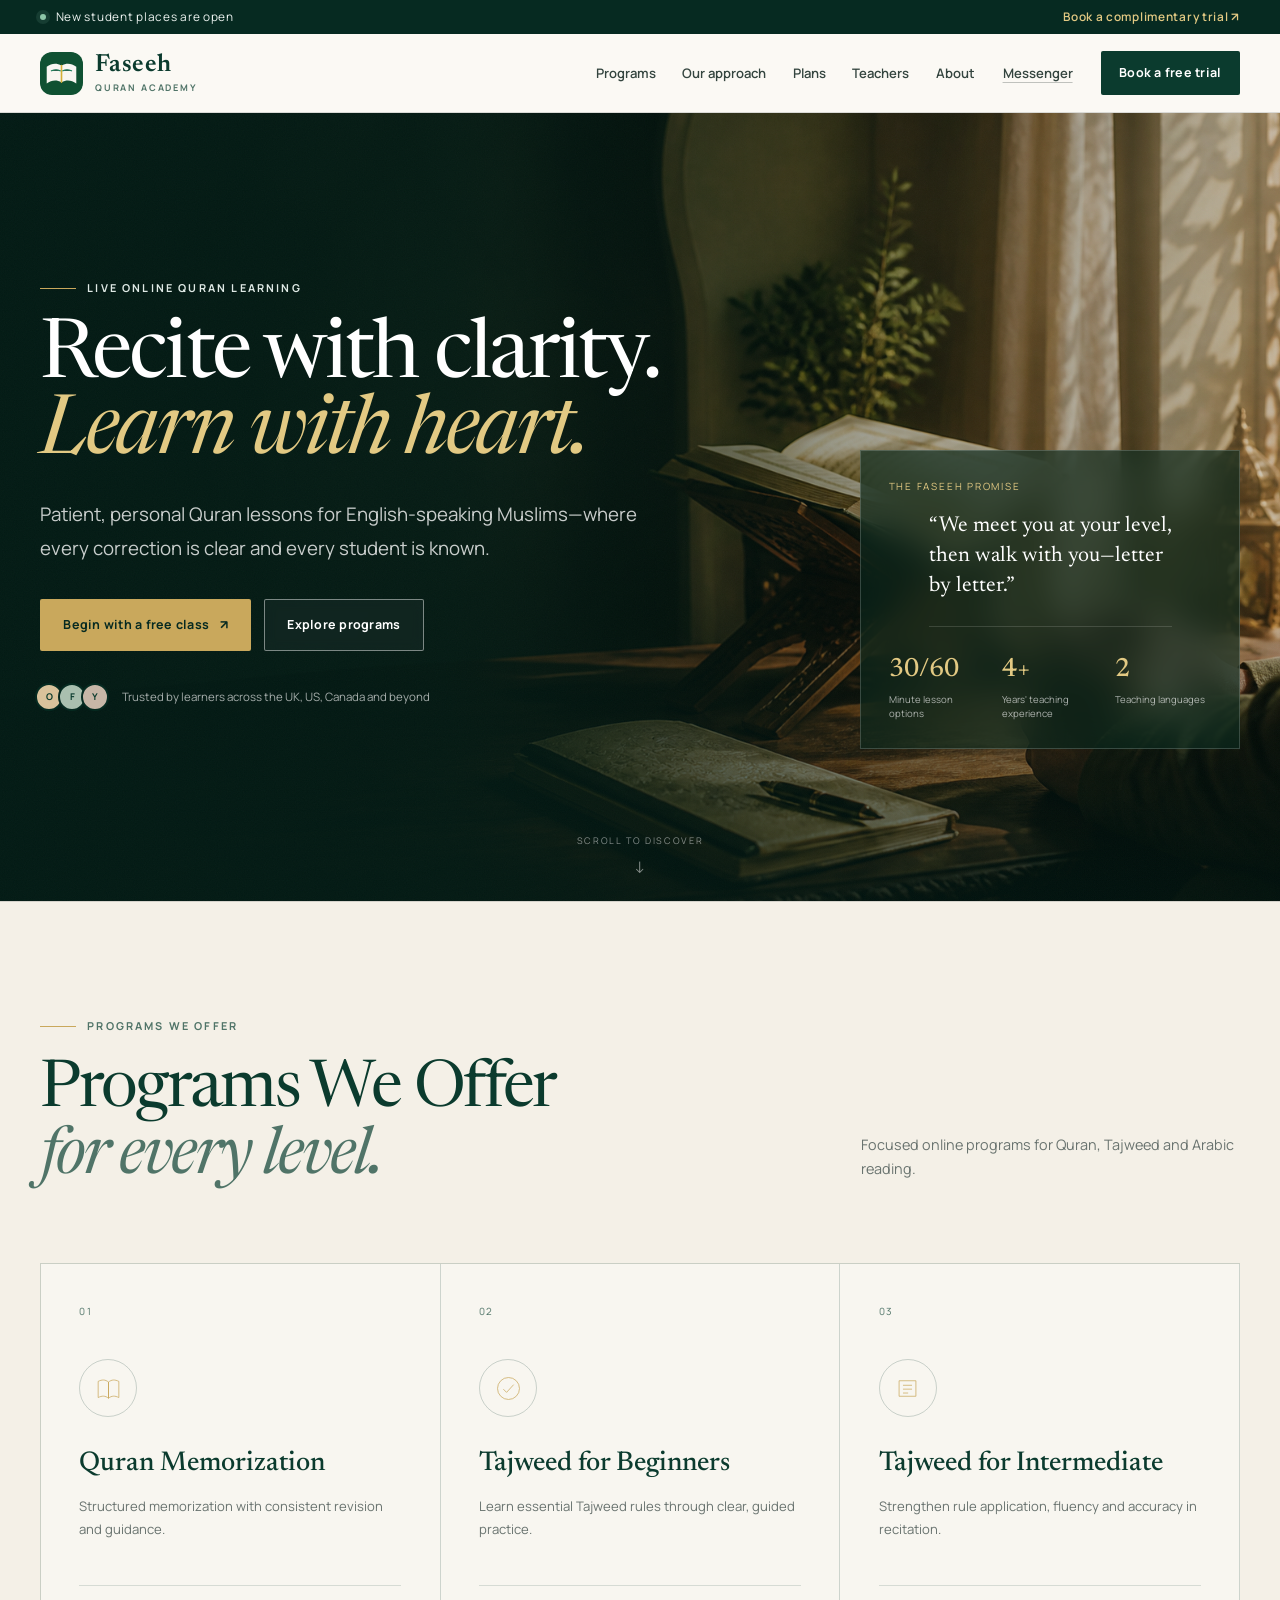
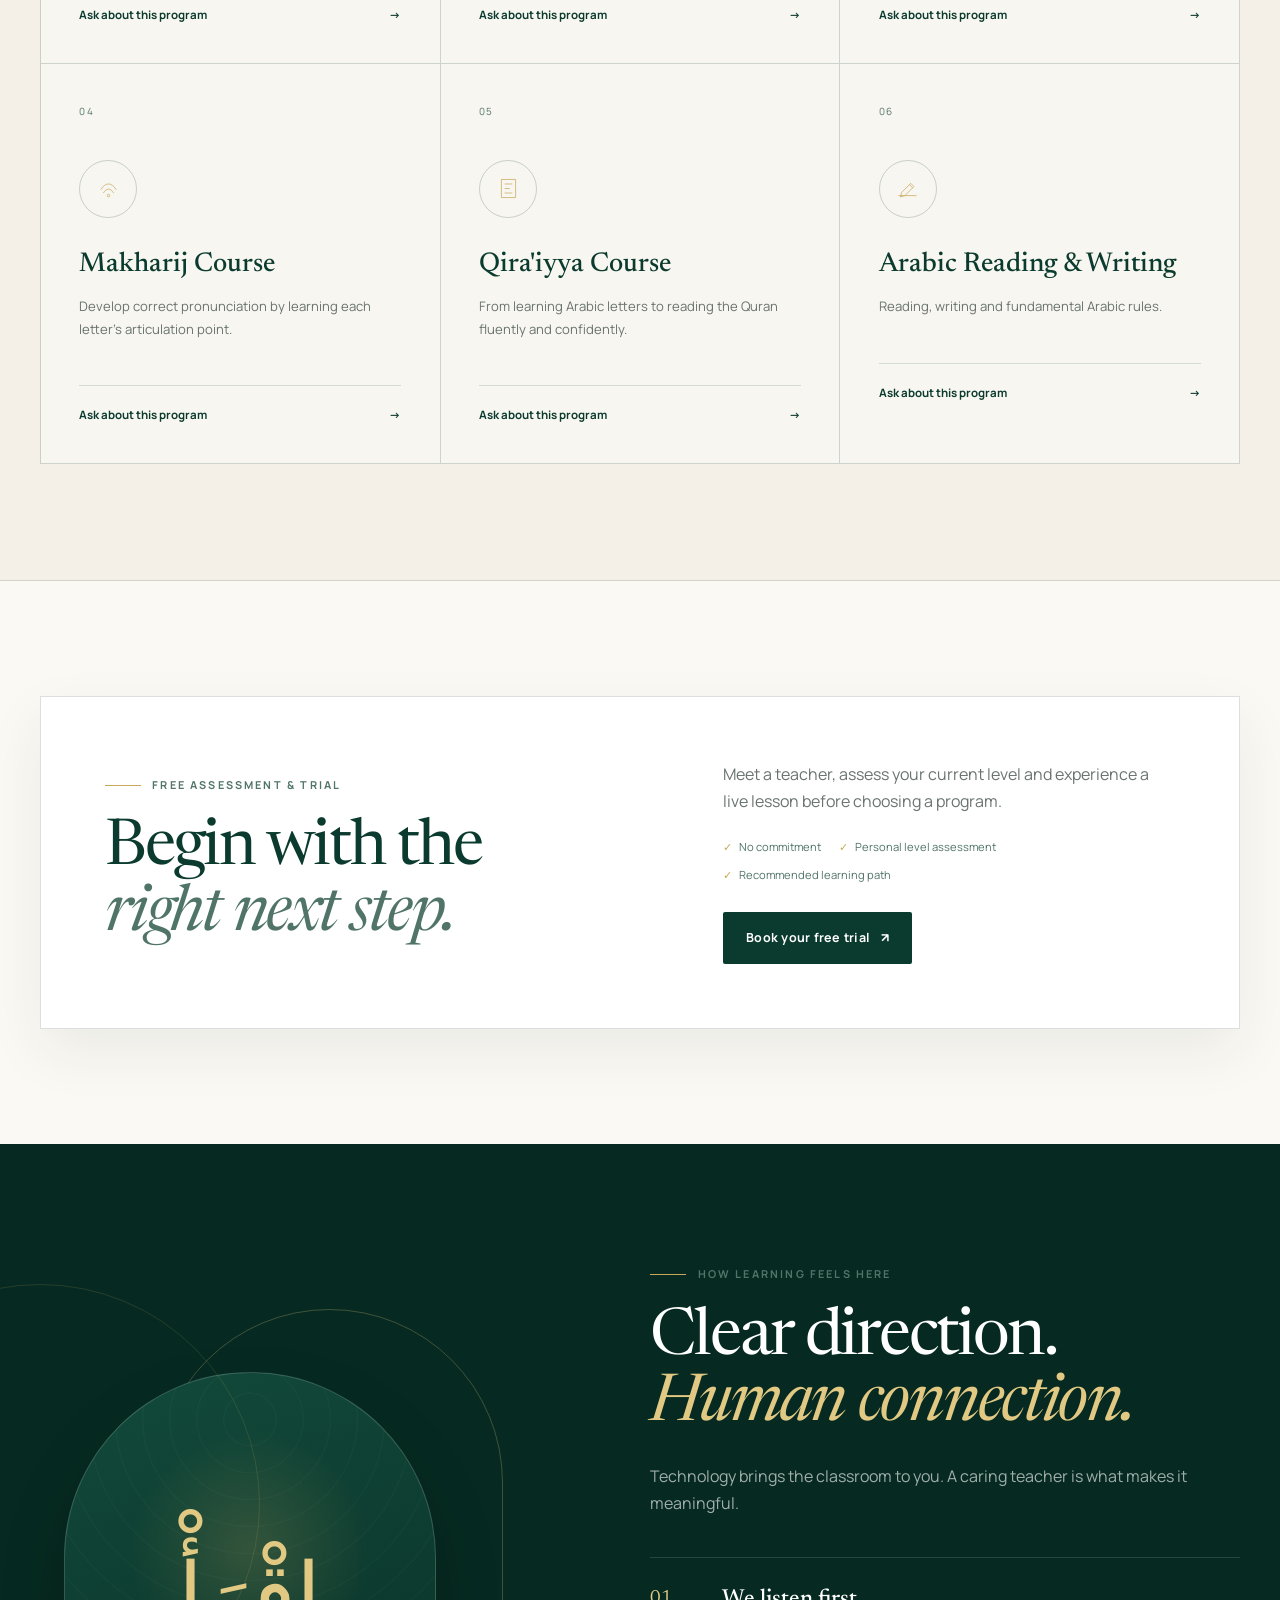
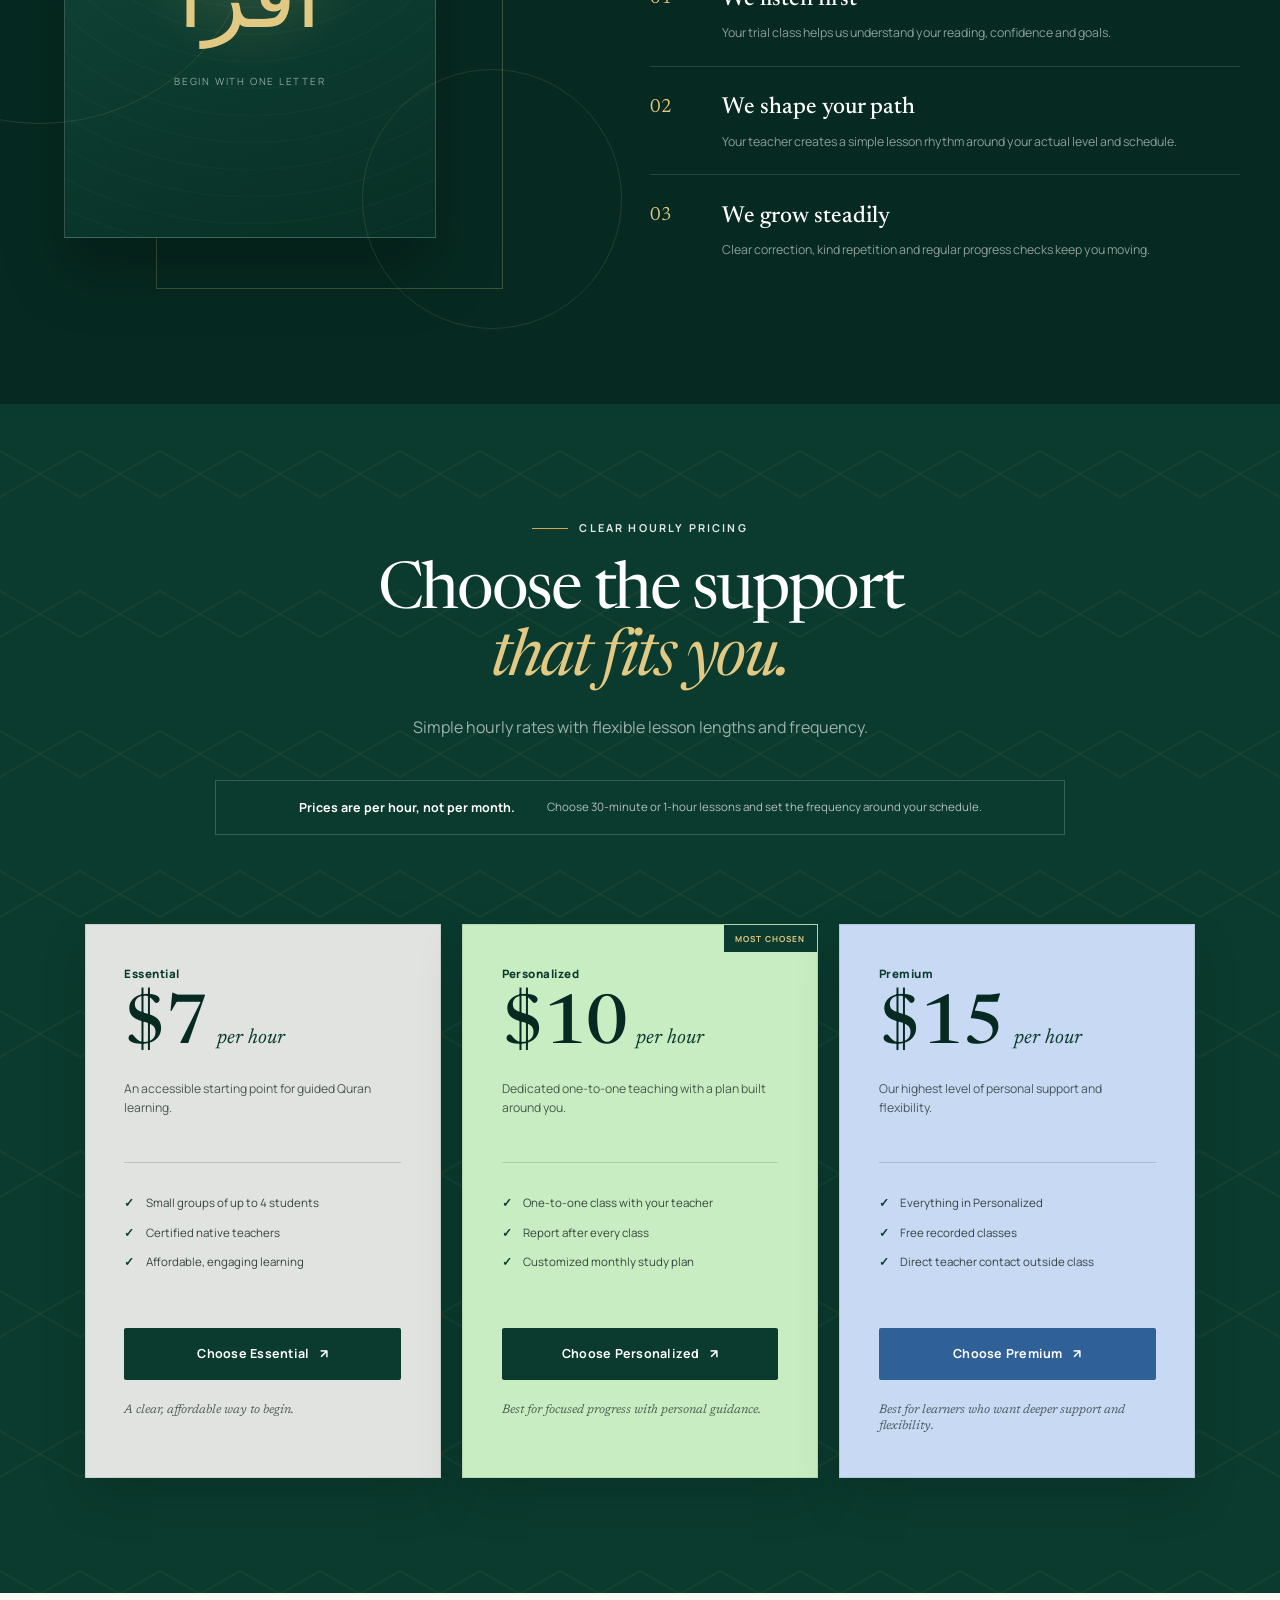
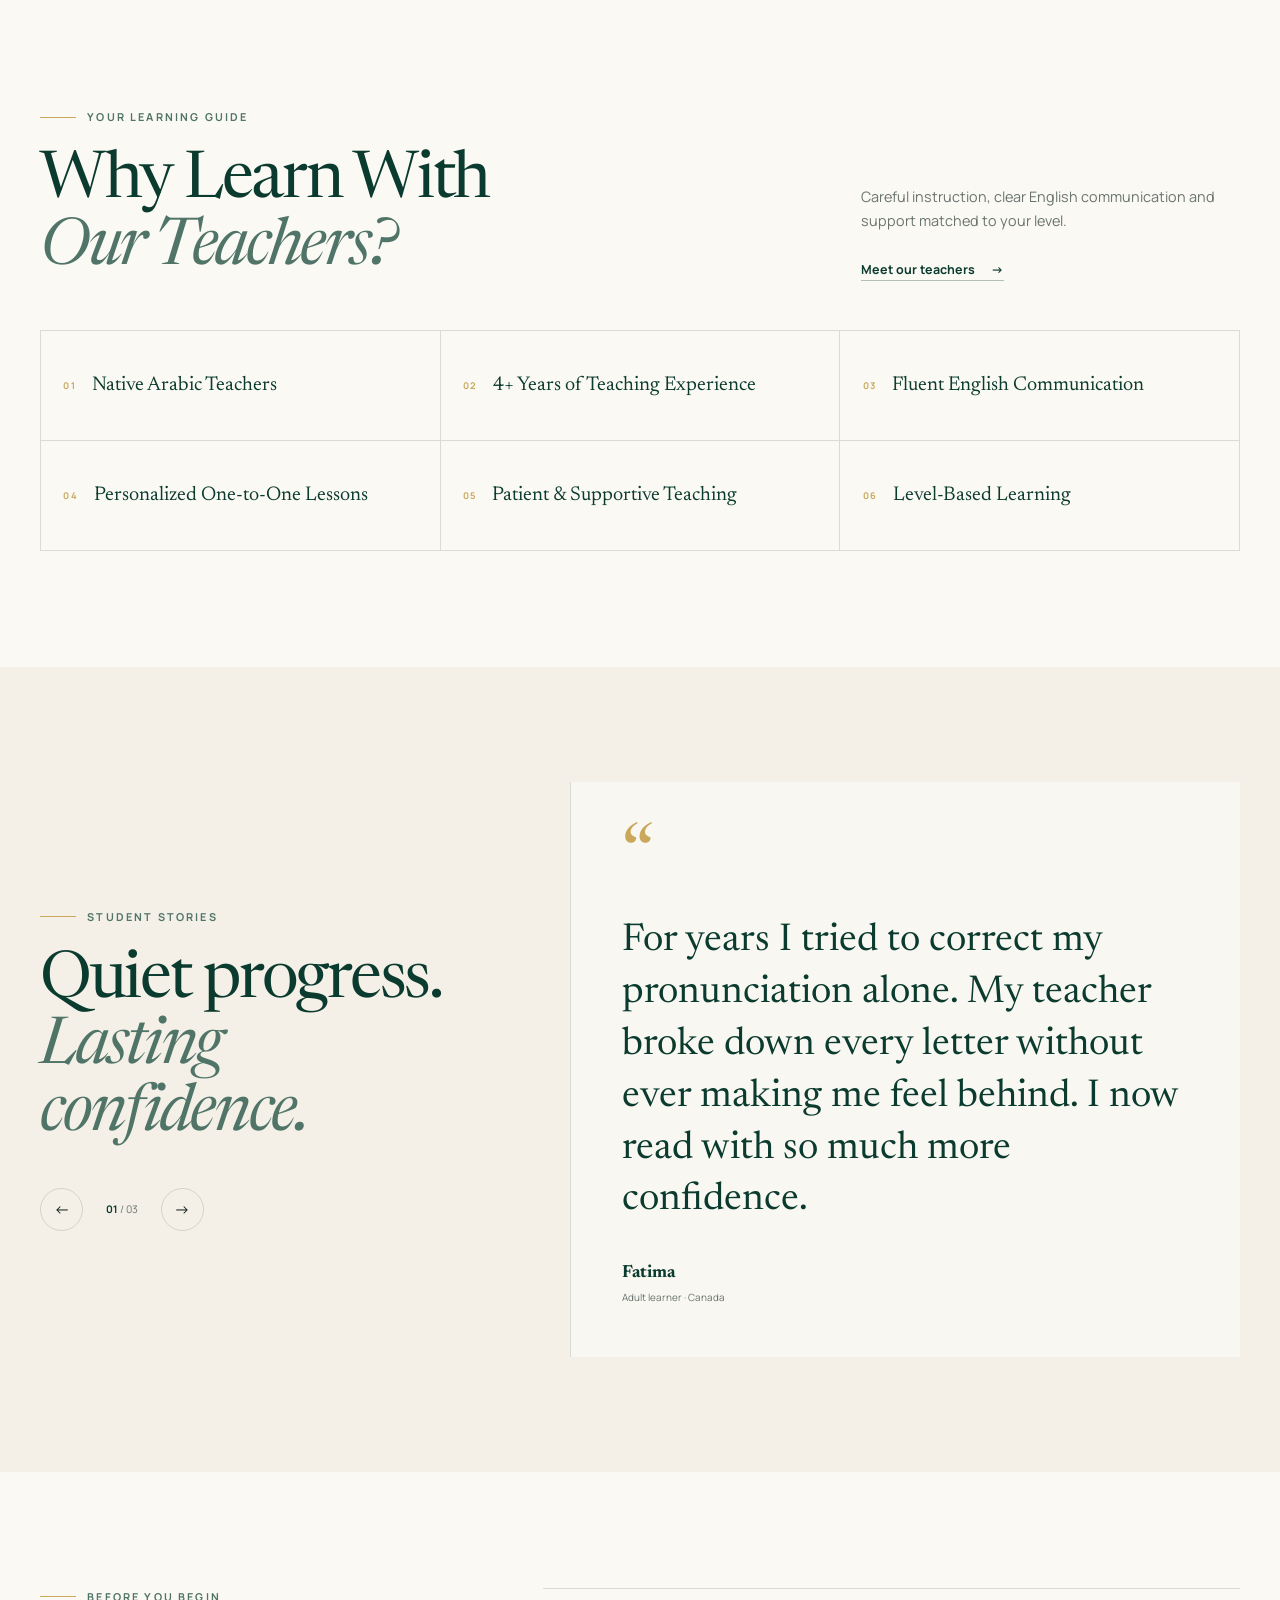
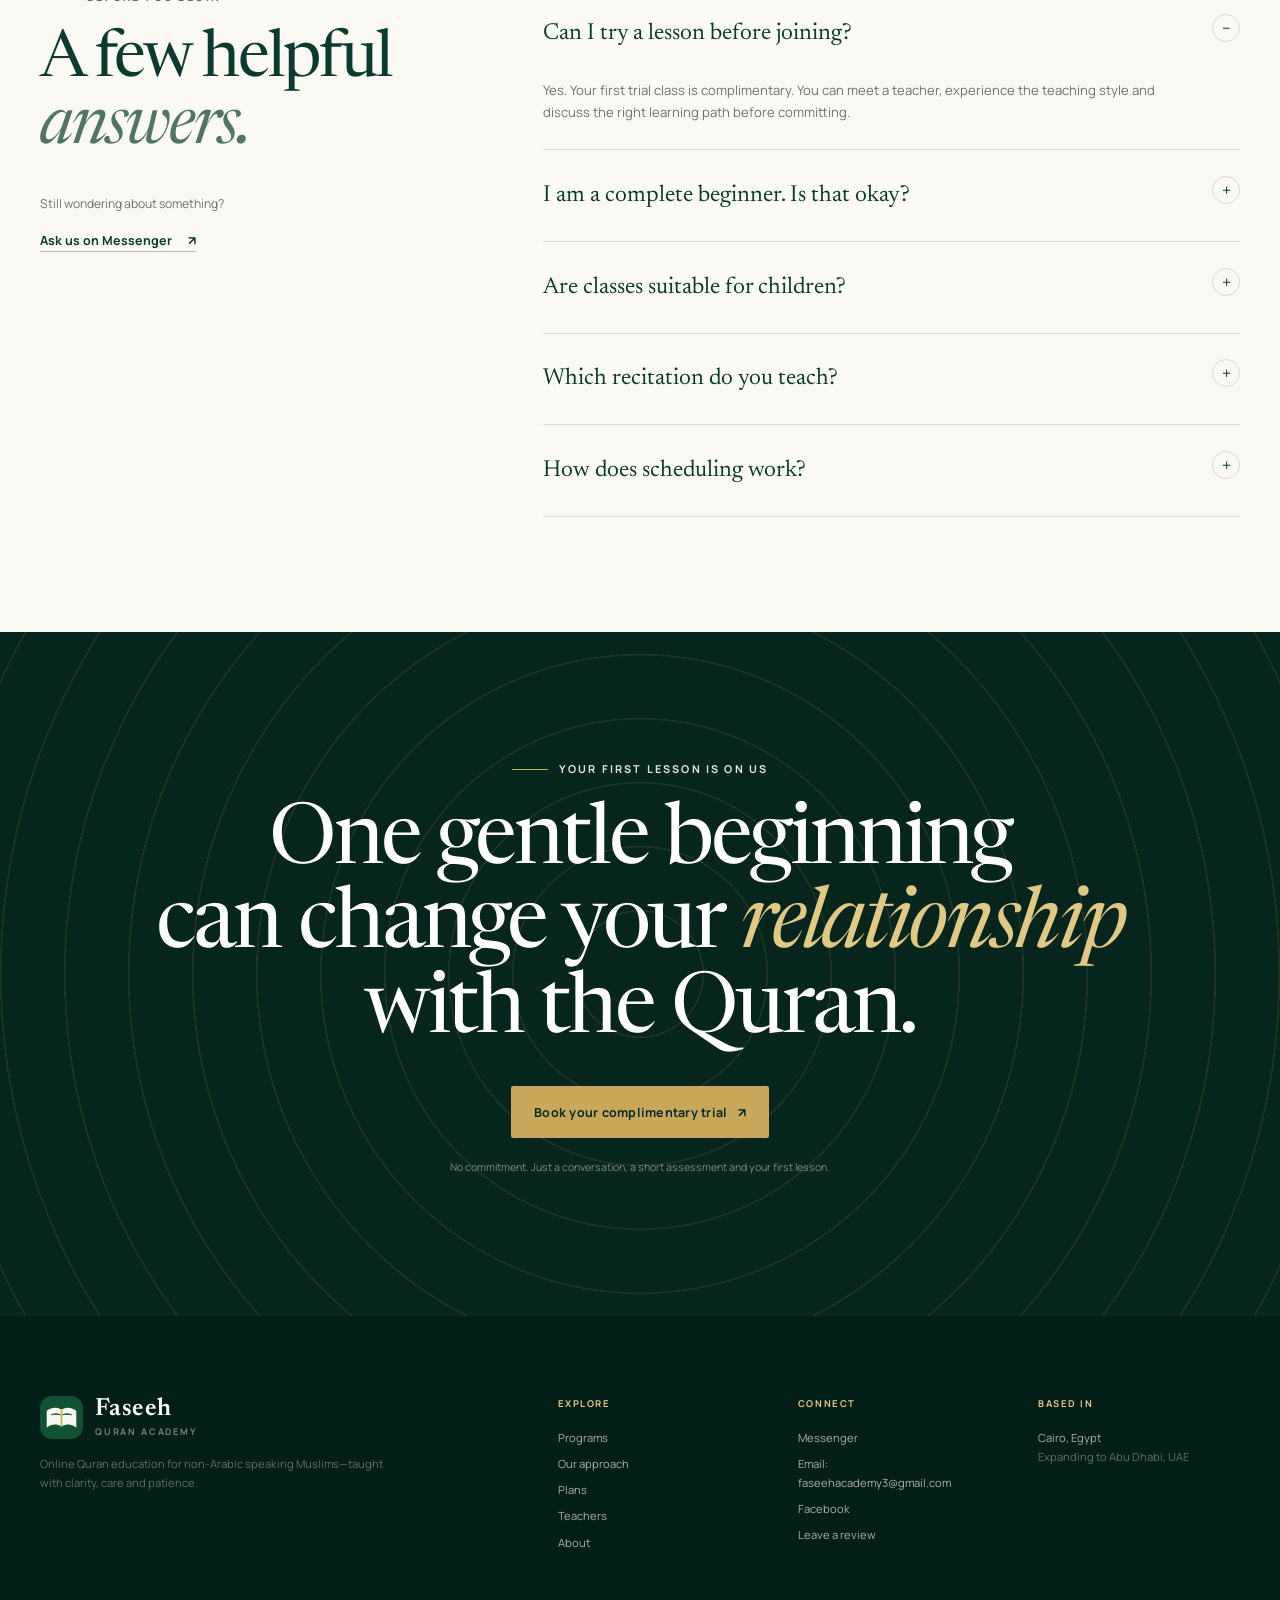
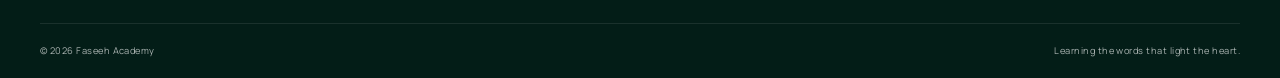
==== commit 5968f9b4: "website update" ====
--- a/index.html
+++ b/index.html
@@ -37,9 +37,9 @@
         <ul class="nav-links">
           <li><a href="#programs">Programs</a></li>
           <li><a href="#approach">Our approach</a></li>
+          <li><a href="#plans">Plans</a></li>
           <li><a href="teachers.html">Teachers</a></li>
-          <li><a href="#plans">Plans</a></li>
-          <li><a href="#faq">FAQ</a></li>
+          <li><a href="about.html">About</a></li>
         </ul>
         <a class="text-link nav-contact" href="https://m.me/61577487350894" target="_blank" rel="noopener noreferrer">Messenger</a>
         <a class="btn btn-small btn-primary" href="https://m.me/61577487350894" target="_blank" rel="noopener noreferrer">Book a free trial</a>
@@ -53,7 +53,7 @@
       <div class="hero-shade"></div>
       <div class="container hero-inner">
         <div class="hero-copy reveal">
-          <p class="eyebrow eyebrow-light"><span></span> Live, one-to-one Quran learning</p>
+          <p class="eyebrow eyebrow-light"><span></span> Live online Quran learning</p>
           <h1>Recite with clarity.<br><em>Learn with heart.</em></h1>
           <p class="hero-lead">Patient, personal Quran lessons for English-speaking Muslims—where every correction is clear and every student is known.</p>
           <div class="hero-actions">
@@ -67,90 +67,111 @@
           <p class="hero-note-label">The Faseeh promise</p>
           <blockquote>“We meet you at your level, then walk with you—letter by letter.”</blockquote>
           <div class="hero-note-stats">
-            <div><strong>1:1</strong><span>Live lessons</span></div>
-            <div><strong>10+</strong><span>Years' combined experience</span></div>
+            <div><strong>30/60</strong><span>Minute lesson options</span></div>
+            <div><strong>4+</strong><span>Years' teaching experience</span></div>
             <div><strong>2</strong><span>Teaching languages</span></div>
           </div>
         </aside>
       </div>
-      <a class="scroll-cue" href="#welcome"><span>Scroll to discover</span><i aria-hidden="true">↓</i></a>
-    </section>
-
-    <section class="trust-bar" aria-label="Learning benefits">
-      <div class="container trust-grid">
-        <p><span aria-hidden="true">✦</span> English-guided lessons</p>
-        <p><span aria-hidden="true">✦</span> Flexible online schedule</p>
-        <p><span aria-hidden="true">✦</span> Women, men & children</p>
-        <p><span aria-hidden="true">✦</span> Hafs ‘an Asim</p>
-      </div>
-    </section>
-
-    <section class="section welcome" id="welcome">
-      <div class="container welcome-grid">
-        <div class="section-heading reveal">
-          <p class="eyebrow"><span></span> A gentler way to learn</p>
-          <h2>The Quran was never meant to feel <em>out of reach.</em></h2>
-        </div>
-        <div class="welcome-copy reveal">
-          <p class="lead-copy">Not speaking Arabic should never stand between you and a confident, beautiful recitation.</p>
-          <p>Faseeh Academy was created for learners who need explanation, patience and structure—not pressure. Your teacher listens carefully, explains in English, and shapes every lesson around your pace.</p>
-          <a class="arrow-link" href="#approach">Discover our teaching approach <span aria-hidden="true">→</span></a>
-        </div>
-      </div>
+      <a class="scroll-cue" href="#programs"><span>Scroll to discover</span><i aria-hidden="true">↓</i></a>
     </section>
 
     <section class="section programs" id="programs">
       <div class="container">
         <div class="section-intro reveal">
           <div>
-            <p class="eyebrow"><span></span> What you can learn</p>
-            <h2>One academy.<br><em>A lifelong journey.</em></h2>
-          </div>
-          <p>Begin exactly where you are. Each pathway is taught one-to-one and adjusted as your confidence grows.</p>
-        </div>
-
-        <div class="program-grid">
-          <article class="program-card program-featured reveal">
+            <p class="eyebrow"><span></span> Programs we offer</p>
+            <h2>Programs We Offer<br><em>for every level.</em></h2>
+          </div>
+          <p>Focused online programs for Quran, Tajweed and Arabic reading.</p>
+        </div>
+
+        <div class="program-grid program-grid-six">
+          <article class="program-card reveal">
             <div class="program-number">01</div>
             <div class="program-icon" aria-hidden="true">
               <svg viewBox="0 0 48 48"><path d="M8 13c6-3 11-3 16 1v25c-5-4-10-4-16-1V13Zm32 0c-6-3-11-3-16 1v25c5-4 10-4 16-1V13Z"/><path d="M24 14v25"/></svg>
             </div>
             <div>
-              <p class="card-kicker">Most popular</p>
-              <h3>Quran Recitation & Tajweed</h3>
-              <p>Build accurate makharij, understand the rules and replace hesitation with a calm, steady recitation.</p>
-              <ul class="tick-list"><li>Beginner friendly</li><li>Clear English explanation</li><li>Personal correction</li></ul>
-            </div>
-            <a href="https://m.me/61577487350894" target="_blank" rel="noopener noreferrer" aria-label="Ask about Quran Recitation and Tajweed">Explore this path <span>→</span></a>
+              <h3>Quran Memorization</h3>
+              <p>Structured memorization with consistent revision and guidance.</p>
+            </div>
+            <a href="https://m.me/61577487350894" target="_blank" rel="noopener noreferrer" aria-label="Ask about Quran Memorization">Ask about this program <span>→</span></a>
           </article>
 
           <article class="program-card reveal">
             <div class="program-number">02</div>
             <div class="program-icon" aria-hidden="true">
-              <svg viewBox="0 0 48 48"><path d="M24 7 9 15v18l15 8 15-8V15L24 7Z"/><path d="m9 15 15 9 15-9M24 24v17"/></svg>
-            </div>
-            <div>
-              <p class="card-kicker">For steady progress</p>
-              <h3>Quran Memorization</h3>
-              <p>A realistic Hifz plan with guided revision, gentle accountability and a pace you can sustain.</p>
-              <ul class="tick-list"><li>Personal memorization plan</li><li>Revision built in</li><li>For adults and children</li></ul>
-            </div>
-            <a href="https://m.me/61577487350894" target="_blank" rel="noopener noreferrer" aria-label="Ask about Quran Memorization">Explore this path <span>→</span></a>
+              <svg viewBox="0 0 48 48"><circle cx="24" cy="24" r="17"/><path d="M16 25l5 5 11-12"/></svg>
+            </div>
+            <div>
+              <h3>Tajweed for Beginners</h3>
+              <p>Learn essential Tajweed rules through clear, guided practice.</p>
+            </div>
+            <a href="https://m.me/61577487350894" target="_blank" rel="noopener noreferrer" aria-label="Ask about Tajweed for Beginners">Ask about this program <span>→</span></a>
           </article>
 
           <article class="program-card reveal">
             <div class="program-number">03</div>
             <div class="program-icon" aria-hidden="true">
-              <svg viewBox="0 0 48 48"><circle cx="24" cy="24" r="17"/><path d="M15 29c3 3 6 4 9 4s6-1 9-4M17 20h.1M31 20h.1M24 7v5"/></svg>
-            </div>
-            <div>
-              <p class="card-kicker">Made for young minds</p>
-              <h3>Arabic Foundations for Children</h3>
-              <p>Warm, engaging lessons that build letter recognition, reading fluency and love for the language.</p>
-              <ul class="tick-list"><li>Short focused sessions</li><li>Encouraging instruction</li><li>Strong reading foundation</li></ul>
-            </div>
-            <a href="https://m.me/61577487350894" target="_blank" rel="noopener noreferrer" aria-label="Ask about Arabic Foundations for Children">Explore this path <span>→</span></a>
-          </article>
+              <svg viewBox="0 0 48 48"><path d="M11 36V12h26v24H11Z"/><path d="M17 19h14M17 25h14M17 31h8"/></svg>
+            </div>
+            <div>
+              <h3>Tajweed for Intermediate</h3>
+              <p>Strengthen rule application, fluency and accuracy in recitation.</p>
+            </div>
+            <a href="https://m.me/61577487350894" target="_blank" rel="noopener noreferrer" aria-label="Ask about Tajweed for Intermediate">Ask about this program <span>→</span></a>
+          </article>
+
+          <article class="program-card reveal">
+            <div class="program-number">04</div>
+            <div class="program-icon" aria-hidden="true">
+              <svg viewBox="0 0 48 48"><path d="M12 26c7-12 17-12 24 0M16 31c5-8 11-8 16 0"/><circle cx="24" cy="35" r="2"/></svg>
+            </div>
+            <div>
+              <h3>Makharij Course</h3>
+              <p>Develop correct pronunciation by learning each letter’s articulation point.</p>
+            </div>
+            <a href="https://m.me/61577487350894" target="_blank" rel="noopener noreferrer" aria-label="Ask about the Makharij Course">Ask about this program <span>→</span></a>
+          </article>
+
+          <article class="program-card reveal">
+            <div class="program-number">05</div>
+            <div class="program-icon" aria-hidden="true">
+              <svg viewBox="0 0 48 48"><path d="M13 10h22v28H13z"/><path d="M18 17h12M18 24h8M18 31h12"/></svg>
+            </div>
+            <div>
+              <h3>Qira'iyya Course</h3>
+              <p>From learning Arabic letters to reading the Quran fluently and confidently.</p>
+            </div>
+            <a href="https://m.me/61577487350894" target="_blank" rel="noopener noreferrer" aria-label="Ask about the Qira'iyya Course">Ask about this program <span>→</span></a>
+          </article>
+
+          <article class="program-card reveal">
+            <div class="program-number">06</div>
+            <div class="program-icon" aria-hidden="true">
+              <svg viewBox="0 0 48 48"><path d="M10 35h28M15 30l14-14 5 5-14 14-7 2 2-7Z"/><path d="m27 18 5 5"/></svg>
+            </div>
+            <div>
+              <h3>Arabic Reading &amp; Writing</h3>
+              <p>Reading, writing and fundamental Arabic rules.</p>
+            </div>
+            <a href="https://m.me/61577487350894" target="_blank" rel="noopener noreferrer" aria-label="Ask about Arabic Reading and Writing">Ask about this program <span>→</span></a>
+          </article>
+        </div>
+      </div>
+    </section>
+
+    <section class="section assessment" id="assessment">
+      <div class="container assessment-box reveal">
+        <div>
+          <p class="eyebrow"><span></span> Free assessment &amp; trial</p>
+          <h2>Begin with the<br><em>right next step.</em></h2>
+        </div>
+        <div class="assessment-copy">
+          <p>Meet a teacher, assess your current level and experience a live lesson before choosing a program.</p>
+          <ul><li>No commitment</li><li>Personal level assessment</li><li>Recommended learning path</li></ul>
+          <a class="btn btn-primary" href="https://m.me/61577487350894" target="_blank" rel="noopener noreferrer">Book your free trial <span aria-hidden="true">↗</span></a>
         </div>
       </div>
     </section>
@@ -180,70 +201,71 @@
       </div>
     </section>
 
-    <section class="section teachers-preview" id="teachers">
-      <div class="container">
-        <div class="section-intro reveal">
-          <div>
-            <p class="eyebrow"><span></span> Meet your guides</p>
-            <h2>Teachers who correct<br><em>with compassion.</em></h2>
-          </div>
-          <div class="section-intro-side">
-            <p>Our team supports women, men and children in English and Arabic, with careful matching for every learner.</p>
-            <div class="carousel-controls" data-teacher-controls>
-              <button type="button" data-teacher-prev aria-label="Previous teacher">←</button>
-              <button type="button" data-teacher-next aria-label="Next teacher">→</button>
-            </div>
-          </div>
-        </div>
-        <div class="teacher-viewport reveal" data-teacher-slider aria-label="Teacher specialities carousel"></div>
-        <div class="teachers-footer reveal">
-          <p>Teacher profiles are shown by specialty to respect team privacy. We share your matched teacher’s full background during enrollment.</p>
-          <a class="arrow-link" href="teachers.html">Meet the teaching team <span aria-hidden="true">→</span></a>
-        </div>
-      </div>
-    </section>
-
     <section class="section plans" id="plans">
       <div class="container">
         <div class="plans-heading reveal">
-          <p class="eyebrow eyebrow-light"><span></span> Simple monthly plans</p>
-          <h2>Make room for Quran<br><em>in your real life.</em></h2>
-          <p>Choose the level of teaching support that fits your goals, with a clear hourly rate and a simple monthly subscription.</p>
+          <p class="eyebrow eyebrow-light"><span></span> Clear hourly pricing</p>
+          <h2>Choose the support<br><em>that fits you.</em></h2>
+          <p>Simple hourly rates with flexible lesson lengths and frequency.</p>
+        </div>
+
+        <div class="pricing-clarity reveal">
+          <strong>Prices are per hour, not per month.</strong>
+          <span>Choose 30-minute or 1-hour lessons and set the frequency around your schedule.</span>
         </div>
 
         <div class="tier-grid reveal">
-          <article class="price-card tier-halaqah">
-            <p class="price-name">Halaqah</p>
-            <div class="price"><strong>$8</strong><span>per hour</span></div>
-            <p class="monthly-total"><b>From $64 monthly</b><span>based on 8 learning hours</span></p>
-            <p class="tier-intro">Shared learning that stays personal, encouraging and accessible.</p>
+          <article class="price-card tier-essential">
+            <p class="price-name">Essential</p>
+            <div class="price"><strong>$7</strong><span>per hour</span></div>
+            <p class="tier-intro">An accessible starting point for guided Quran learning.</p>
             <ul><li>Small groups of up to 4 students</li><li>Certified native teachers</li><li>Affordable, engaging learning</li></ul>
-            <a class="btn btn-tier" href="https://m.me/61577487350894" target="_blank" rel="noopener noreferrer">Start with Halaqah <span aria-hidden="true">↗</span></a>
-            <p class="tier-best">Best for learners who enjoy a focused small-group setting.</p>
-          </article>
-
-          <article class="price-card tier-private">
+            <a class="btn btn-tier" href="https://m.me/61577487350894" target="_blank" rel="noopener noreferrer">Choose Essential <span aria-hidden="true">↗</span></a>
+            <p class="tier-best">A clear, affordable way to begin.</p>
+          </article>
+
+          <article class="price-card tier-personalized">
             <p class="price-badge">Most chosen</p>
-            <p class="price-name">Private</p>
+            <p class="price-name">Personalized</p>
             <div class="price"><strong>$10</strong><span>per hour</span></div>
-            <p class="monthly-total"><b>From $80 monthly</b><span>based on 8 learning hours</span></p>
             <p class="tier-intro">Dedicated one-to-one teaching with a plan built around you.</p>
             <ul><li>One-to-one class with your teacher</li><li>Report after every class</li><li>Customized monthly study plan</li></ul>
-            <a class="btn btn-tier" href="https://m.me/61577487350894" target="_blank" rel="noopener noreferrer">Choose Private <span aria-hidden="true">↗</span></a>
+            <a class="btn btn-tier" href="https://m.me/61577487350894" target="_blank" rel="noopener noreferrer">Choose Personalized <span aria-hidden="true">↗</span></a>
             <p class="tier-best">Best for focused progress with personal guidance.</p>
           </article>
 
-          <article class="price-card tier-excellence">
-            <p class="price-name">Excellence</p>
+          <article class="price-card tier-premium">
+            <p class="price-name">Premium</p>
             <div class="price"><strong>$15</strong><span>per hour</span></div>
-            <p class="monthly-total"><b>From $120 monthly</b><span>based on 8 learning hours</span></p>
-            <p class="tier-intro">The most connected, flexible level of support for serious learners.</p>
-            <ul><li>Everything included in Private</li><li>Free recorded classes</li><li>Direct teacher contact outside class</li></ul>
-            <a class="btn btn-tier" href="https://m.me/61577487350894" target="_blank" rel="noopener noreferrer">Choose Excellence <span aria-hidden="true">↗</span></a>
+            <p class="tier-intro">Our highest level of personal support and flexibility.</p>
+            <ul><li>Everything in Personalized</li><li>Free recorded classes</li><li>Direct teacher contact outside class</li></ul>
+            <a class="btn btn-tier" href="https://m.me/61577487350894" target="_blank" rel="noopener noreferrer">Choose Premium <span aria-hidden="true">↗</span></a>
             <p class="tier-best">Best for learners who want deeper support and flexibility.</p>
           </article>
         </div>
-        <p class="pricing-note reveal">Prices shown in USD. Monthly subscriptions are calculated from your chosen weekly schedule; the examples above use 8 learning hours per month.</p>
+      </div>
+    </section>
+
+    <section class="section teacher-benefits-section" id="teachers">
+      <div class="container">
+        <div class="section-intro compact-intro reveal">
+          <div>
+            <p class="eyebrow"><span></span> Your learning guide</p>
+            <h2>Why Learn With<br><em>Our Teachers?</em></h2>
+          </div>
+          <div class="section-intro-side">
+            <p>Careful instruction, clear English communication and support matched to your level.</p>
+            <a class="arrow-link" href="teachers.html">Meet our teachers <span aria-hidden="true">→</span></a>
+          </div>
+        </div>
+        <div class="benefits-grid reveal">
+          <p><span>01</span>Native Arabic Teachers</p>
+          <p><span>02</span>4+ Years of Teaching Experience</p>
+          <p><span>03</span>Fluent English Communication</p>
+          <p><span>04</span>Personalized One-to-One Lessons</p>
+          <p><span>05</span>Patient &amp; Supportive Teaching</p>
+          <p><span>06</span>Level-Based Learning</p>
+        </div>
       </div>
     </section>
 
@@ -301,14 +323,13 @@
         <a class="brand brand-light" href="#home"><img src="images/favicon.svg" alt="" width="46" height="46"><span class="brand-lockup"><strong>Faseeh</strong><small>Quran Academy</small></span></a>
         <p><span class="footer-tagline">Online Quran education for non-Arabic speaking Muslims—taught with clarity, care and patience.</span><span class="mobile-location">Cairo, Egypt · Online worldwide</span></p>
       </div>
-      <div><h3>Explore</h3><ul><li><a href="#programs">Programs</a></li><li><a href="#approach">Our approach</a></li><li><a href="teachers.html">Teachers</a></li><li><a href="#plans">Plans</a></li></ul></div>
+      <div><h3>Explore</h3><ul><li><a href="#programs">Programs</a></li><li><a href="#approach">Our approach</a></li><li><a href="#plans">Plans</a></li><li><a href="teachers.html">Teachers</a></li><li><a href="about.html">About</a></li></ul></div>
       <div><h3>Connect</h3><ul><li><a href="https://m.me/61577487350894" target="_blank" rel="noopener noreferrer">Messenger</a></li><li><a href="mailto:faseehacademy3@gmail.com">Email: faseehacademy3@gmail.com</a></li><li><a href="https://facebook.com/faseehacademy" target="_blank" rel="noopener noreferrer">Facebook</a></li><li><a href="leave-review.html">Leave a review</a></li></ul></div>
       <div><h3>Based in</h3><p>Cairo, Egypt<br><span>Expanding to Abu Dhabi, UAE</span></p></div>
     </div>
     <div class="container footer-bottom"><p>© <span data-year></span> Faseeh Academy</p><p>Learning the words that light the heart.</p></div>
   </footer>
 
-  <script src="js/teachers.js"></script>
   <script src="js/script.js"></script>
 </body>
 </html>
--- a/css/styles.css
+++ b/css/styles.css
@@ -145,6 +145,19 @@
 .program-featured .tick-list { color: rgba(255,255,255,.73); }
 .program-card > a { display: flex; justify-content: space-between; margin-top: auto; padding-top: 1.2rem; border-top: 1px solid rgba(11,59,46,.14); color: var(--forest); font-size: .72rem; font-weight: 700; }
 .program-featured > a { border-color: rgba(255,255,255,.14); color: var(--gold-light); }
+.program-grid-six { grid-template-columns: repeat(3, 1fr); }
+.program-grid-six .program-card { min-height: 390px; }
+.program-grid-six .program-icon { width: 58px; height: 58px; margin: 2.5rem 0 2rem; }
+.program-grid-six .program-icon svg { width: 31px; height: 31px; }
+.program-grid-six .program-card h3 { font-size: 1.7rem; }
+.program-grid-six .program-card > a { margin-top: 2rem; }
+
+.assessment { background: var(--paper); }
+.assessment-box { display: grid; grid-template-columns: 1fr .9fr; gap: clamp(3rem, 9vw, 8rem); align-items: center; padding: clamp(2rem, 5vw, 4.5rem); border: 1px solid var(--line); background: white; box-shadow: 0 22px 55px rgba(6,42,33,.07); }
+.assessment-box h2 { font-size: clamp(3rem, 5vw, 4.6rem); }
+.assessment-copy > p { margin-bottom: 1.4rem; color: var(--muted); }
+.assessment-copy ul { display: flex; flex-wrap: wrap; gap: .55rem 1.1rem; margin: 0 0 1.7rem; padding: 0; list-style: none; color: var(--sage); font-size: .7rem; }
+.assessment-copy li::before { content: "✓"; margin-right: .45rem; color: var(--gold); }
 
 .approach { background: var(--forest-deep); color: white; overflow: hidden; }
 .approach-grid { display: grid; grid-template-columns: .9fr 1.1fr; gap: clamp(5rem, 10vw, 10rem); align-items: center; }
@@ -173,16 +186,18 @@
 .teacher-viewport { width: 100%; overflow: hidden; }
 .teacher-track { display: flex; gap: 1.2rem; transition: transform .65s var(--ease); will-change: transform; }
 .teacher-card { flex: 0 0 calc((100% - 2.4rem) / 3); min-width: 0; border: 1px solid var(--line); background: var(--white); }
-.teacher-portrait { position: relative; aspect-ratio: 4/4.4; display: grid; place-items: center; overflow: hidden; background: var(--portrait-bg, #d9dfd5); }
-.teacher-portrait::before { content: ""; position: absolute; width: 72%; aspect-ratio: 1; border: 1px solid rgba(11,59,46,.15); border-radius: 50%; }
-.teacher-portrait::after { content: ""; position: absolute; width: 72%; height: 60%; bottom: -24%; border-radius: 50% 50% 0 0; background: var(--forest); opacity: .94; }
-.teacher-monogram { position: relative; z-index: 1; display: grid; place-items: center; width: 42%; aspect-ratio: 1; border: 1px solid rgba(255,255,255,.7); border-radius: 50%; background: rgba(255,255,255,.32); color: var(--forest); font-family: var(--display); font-size: clamp(2.4rem, 5vw, 4.2rem); }
-.teacher-card:nth-child(even) .teacher-portrait::after { background: #7c6b52; }
+.teacher-portrait { position: relative; aspect-ratio: 4/4.4; display: grid; place-items: end center; overflow: hidden; background: radial-gradient(circle at 50% 42%, rgba(255,255,255,.62), transparent 38%), var(--portrait-bg, #d9dfd5); }
+.teacher-portrait::before { content: ""; position: absolute; width: 76%; aspect-ratio: 1; top: 13%; border: 1px solid rgba(11,59,46,.14); border-radius: 50%; }
+.teacher-avatar { position: relative; z-index: 1; width: 78%; height: auto; filter: drop-shadow(0 16px 18px rgba(6,42,33,.1)); }
 .teacher-specialty { position: absolute; z-index: 2; left: 1rem; top: 1rem; padding: .35rem .6rem; background: rgba(251,249,244,.9); color: var(--forest); font-size: .56rem; font-weight: 700; letter-spacing: .1em; text-transform: uppercase; }
 .teacher-card-body { padding: 1.5rem; }
 .teacher-card h3 { margin-bottom: .2rem; color: var(--forest); font-family: var(--display); font-size: 1.65rem; font-weight: 500; }
 .teacher-role { color: var(--gold); font-size: .65rem; font-weight: 700; letter-spacing: .1em; text-transform: uppercase; }
 .teacher-card-body > p:last-of-type { min-height: 76px; color: var(--muted); font-size: .76rem; }
+.teacher-details { margin: 1.1rem 0; padding: 0; border-top: 1px solid var(--line); }
+.teacher-details > div { display: grid; grid-template-columns: 84px 1fr; gap: .7rem; padding: .7rem 0; border-bottom: 1px solid var(--line); }
+.teacher-details dt { color: var(--sage); font-size: .55rem; font-weight: 700; letter-spacing: .08em; text-transform: uppercase; }
+.teacher-details dd { margin: 0; color: var(--ink); font-size: .65rem; line-height: 1.45; }
 .teacher-tags { display: flex; flex-wrap: wrap; gap: .4rem; padding-top: 1rem; border-top: 1px solid var(--line); }
 .teacher-tags span { padding: .27rem .5rem; border: 1px solid var(--line); color: var(--sage); font-size: .58rem; }
 .teachers-footer { display: flex; align-items: center; justify-content: space-between; gap: 2rem; margin-top: 2rem; }
@@ -195,25 +210,31 @@
 .plans h2 { color: white; }.plans h2 em { color: var(--gold-light); }
 .plans-heading .eyebrow { justify-content: center; }
 .plans-heading > p:last-child { max-width: 560px; margin: 1.3rem auto; color: rgba(255,255,255,.6); }
-.tier-grid { display: grid; grid-template-columns: repeat(3, 1fr); align-items: end; gap: 1.35rem; max-width: 1110px; margin: 0 auto; }
+.tier-grid { display: grid; grid-template-columns: repeat(3, 1fr); align-items: end; gap: 1.35rem; max-width: 1110px; margin: 2.4rem auto 0; }
 .price-card { position: relative; display: flex; flex-direction: column; min-height: 540px; padding: 2.4rem; color: var(--ink); border: 1px solid rgba(11,59,46,.12); box-shadow: 0 20px 44px rgba(0,0,0,.13); }
-.tier-halaqah { margin-top: 3.2rem; background: #e1e3e0; }
-.tier-private { margin-top: 1.55rem; background: #c9edc3; }
-.tier-excellence { background: #c8daf3; }
+.tier-essential { margin-top: 3.2rem; background: #e1e3e0; }
+.tier-personalized { margin-top: 1.55rem; background: #c9edc3; }
+.tier-premium { background: #c8daf3; }
 .price-badge { position: absolute; top: 0; right: 0; padding: .38rem .72rem; background: var(--forest); color: var(--gold-light); font-size: .52rem; font-weight: 700; letter-spacing: .12em; text-transform: uppercase; }
 .price-name { margin-bottom: .7rem; color: var(--forest); font-size: .72rem; font-weight: 800; letter-spacing: .04em; }
 .price { display: flex; align-items: baseline; gap: .55rem; }
 .price strong { color: var(--forest-deep); font-family: var(--display); font-size: 4.25rem; font-weight: 500; line-height: .95; }
 .price span { color: var(--forest); font-family: var(--display); font-size: 1.3rem; font-style: italic; }
-.monthly-total { display: flex; flex-direction: column; gap: .08rem; margin: .9rem 0 0; color: rgba(18,34,29,.62); font-size: .68rem; }
-.monthly-total b { color: var(--forest); font-size: .77rem; font-weight: 800; }.monthly-total span { color: rgba(18,34,29,.58); }
 .tier-intro { min-height: 62px; margin: 1.3rem 0 0; color: rgba(18,34,29,.72); font-size: .76rem; line-height: 1.55; }
 .price-card ul { min-height: 142px; margin: 1.25rem 0 1.5rem; padding: 1.25rem 0 0; border-top: 1px solid rgba(11,59,46,.18); list-style: none; color: rgba(18,34,29,.82); font-size: .72rem; }
 .price-card li { margin: .63rem 0; }.price-card li::before { content: "✓"; display: inline-block; width: 1.35rem; color: var(--forest); font-weight: 800; }
 .btn-tier { width: 100%; margin-top: auto; background: var(--forest); color: white; }.btn-tier:hover { background: var(--forest-deep); }
-.tier-excellence .btn-tier { background: #2f6098; }.tier-excellence .btn-tier:hover { background: #244e7f; }
+.tier-premium .btn-tier { background: #2f6098; }.tier-premium .btn-tier:hover { background: #244e7f; }
 .tier-best { min-height: 37px; margin: 1.35rem 0 0; color: rgba(18,34,29,.68); font-family: var(--display); font-size: .77rem; font-style: italic; line-height: 1.35; }
 .pricing-note { margin: 2.5rem 0 0; color: rgba(255,255,255,.45); font-size: .62rem; text-align: center; }
+.pricing-clarity { max-width: 850px; display: flex; justify-content: center; align-items: center; gap: 1rem 2rem; margin: 0 auto; padding: 1rem 1.25rem; border: 1px solid rgba(255,255,255,.18); color: rgba(255,255,255,.68); font-size: .72rem; text-align: center; }
+.pricing-clarity strong { color: white; font-size: .78rem; }
+
+.teacher-benefits-section { background: var(--paper); }
+.compact-intro { margin-bottom: 3rem; }
+.benefits-grid { display: grid; grid-template-columns: repeat(3, 1fr); border-top: 1px solid var(--line); border-left: 1px solid var(--line); }
+.benefits-grid p { min-height: 110px; display: flex; align-items: center; gap: 1rem; margin: 0; padding: 1.4rem; border-right: 1px solid var(--line); border-bottom: 1px solid var(--line); color: var(--forest); font-family: var(--display); font-size: 1.25rem; line-height: 1.25; }
+.benefits-grid span { color: var(--gold); font-family: var(--sans); font-size: .58rem; font-weight: 700; letter-spacing: .12em; }
 
 .stories { background: var(--cream); }
 .stories-grid { display: grid; grid-template-columns: .75fr 1.25fr; gap: clamp(4rem, 10vw, 9rem); align-items: center; }
@@ -255,6 +276,7 @@
 .footer h3 { margin-bottom: 1rem; color: var(--gold-light); font-size: .59rem; letter-spacing: .16em; text-transform: uppercase; }
 .footer ul { margin: 0; padding: 0; list-style: none; }
 .footer li, .footer-main > div > p { margin: .45rem 0; font-size: .7rem; }.footer li a:hover { color: white; }.footer-main span { color: rgba(255,255,255,.37); }
+.footer a { overflow-wrap: anywhere; }
 .footer-bottom { display: flex; justify-content: space-between; padding: 1.2rem 0; border-top: 1px solid rgba(255,255,255,.09); font-size: .58rem; letter-spacing: .05em; }.footer-bottom p { margin: 0; }
 
 /* Teachers page */
@@ -263,12 +285,24 @@
 .page-hero h1 { margin-bottom: 0; color: white; font-size: clamp(4.2rem, 8vw, 8rem); line-height: .9; }.page-hero h1 em { color: var(--gold-light); font-weight: 400; }
 .page-hero-copy { color: rgba(255,255,255,.63); font-size: .9rem; }.page-hero-copy strong { color: white; }
 .teachers-page-section .teacher-card { flex-basis: calc((100% - 2.4rem) / 3); }
+.teacher-page-benefits { background: var(--paper); }
+.teachers-page-section { background: var(--cream); }
 .match-section { background: var(--cream); }
 .match-grid { display: grid; grid-template-columns: .8fr 1.2fr; gap: 7rem; }
 .match-steps { counter-reset: match; border-top: 1px solid var(--line); }
 .match-step { counter-increment: match; display: grid; grid-template-columns: 64px 1fr; padding: 1.6rem 0; border-bottom: 1px solid var(--line); }
 .match-step::before { content: "0" counter(match); color: var(--gold); font-family: var(--display); font-size: 1.2rem; }
 .match-step h3 { margin-bottom: .35rem; color: var(--forest); font-family: var(--display); font-size: 1.5rem; font-weight: 500; }.match-step p { margin: 0; color: var(--muted); font-size: .76rem; }
+
+/* About page */
+.about-page-section { background: var(--paper); }
+.about-page-grid { display: grid; grid-template-columns: .85fr 1.15fr; gap: clamp(4rem, 10vw, 9rem); align-items: start; }
+.about-page-copy { max-width: 650px; }
+.about-page-copy > p { color: var(--muted); }
+.about-page-copy .lead-copy { color: var(--forest); font-family: var(--display); font-size: clamp(1.5rem, 2.7vw, 2.25rem); line-height: 1.35; }
+.about-focus { margin-top: 2rem; border-top: 1px solid var(--line); }
+.about-focus p { display: flex; align-items: center; gap: 1rem; margin: 0; padding: 1rem 0; border-bottom: 1px solid var(--line); color: var(--forest); font-size: .78rem; font-weight: 600; }
+.about-focus span { color: var(--gold); font-size: .58rem; letter-spacing: .12em; }
 
 /* Review page */
 .review-page { min-height: 100vh; background: var(--cream); }
@@ -302,12 +336,14 @@
   .hero-media { background-position: 62% center; }.hero-shade { background: linear-gradient(90deg, rgba(3,27,21,.97), rgba(3,27,21,.72)), linear-gradient(0deg, rgba(3,27,21,.7), transparent); }
   .hero-inner { min-height: 790px; padding-block: 5rem 6rem; gap: 3rem; }.hero h1 { font-size: clamp(3.6rem, 13vw, 5.5rem); }.hero-note { display: none; }.scroll-cue { display: none; }
   .trust-grid { grid-template-columns: 1fr 1fr; }.trust-grid p { min-height: 60px; display: grid; place-items: center; border-bottom: 1px solid var(--line); }.trust-grid p:nth-child(odd) { border-left: 1px solid var(--line); }
-  .welcome-grid, .section-intro, .approach-grid, .stories-grid, .faq-grid, .page-hero-grid, .match-grid { grid-template-columns: 1fr; }
+  .welcome-grid, .section-intro, .approach-grid, .stories-grid, .faq-grid, .page-hero-grid, .match-grid, .assessment-box, .about-page-grid { grid-template-columns: 1fr; }
   .section-intro { gap: 2rem; margin-bottom: 3rem; }.section h2 { font-size: clamp(3rem, 12vw, 4.6rem); }
   .program-grid { grid-template-columns: 1fr; }.program-card { min-height: auto; }.program-icon { margin: 2.5rem 0 2rem; }.program-card > a { margin-top: 2.5rem; }
+  .program-grid-six { grid-template-columns: repeat(2, 1fr); }.program-grid-six .program-card { min-height: 360px; }
   .approach-visual { min-height: 520px; order: 2; }.approach-copy { order: 1; }
   .teacher-card, .teachers-page-section .teacher-card { flex-basis: calc((100% - 1.2rem) / 2); }.teachers-footer { align-items: flex-start; flex-direction: column; }
   .tier-grid { grid-template-columns: 1fr; max-width: 480px; }.price-card { min-height: auto; margin-top: 0; }.price-card + .price-card { margin-top: 1.1rem; }.price-card ul { min-height: auto; }.tier-intro { min-height: auto; }
+  .pricing-clarity { flex-direction: column; gap: .25rem; }.benefits-grid { grid-template-columns: repeat(2, 1fr); }
   .story-slider { min-height: 430px; }.faq-heading { position: static; }.faq-grid { gap: 3rem; }
   .footer-main { grid-template-columns: 1fr 1fr; }.footer-brand { grid-column: 1/-1; }.footer-main > div:last-child { grid-column: auto; }
 }
@@ -316,9 +352,11 @@
   .container { width: min(calc(100% - 28px), var(--container)); }.section { padding: 4.6rem 0; }
   .hero-inner { min-height: 720px; padding-top: 4rem; }.hero h1 { font-size: 3.55rem; }.hero-actions { flex-direction: column; align-items: stretch; }.hero .btn { width: 100%; }.micro-proof { align-items: flex-start; line-height: 1.5; }
   .trust-grid { grid-template-columns: 1fr; }.trust-grid p { border-left: 1px solid var(--line); }
+  .program-grid-six { grid-template-columns: 1fr; }.program-grid-six .program-card { min-height: auto; }.assessment-box { padding: 2rem 1.4rem; }.assessment-copy ul { display: grid; gap: .45rem; }.assessment-copy .btn { width: 100%; }
   .approach-visual { min-height: 430px; }.arch-back { inset: 5% 0 0 20%; }.arch-front { inset: 14% 13% 5% 0; }
   .teacher-card, .teachers-page-section .teacher-card { flex-basis: 100%; }.teacher-portrait { aspect-ratio: 4/4.2; }
   .story-slider { min-height: 480px; padding: 2rem; }.story blockquote { font-size: 1.75rem; }
+  .benefits-grid { grid-template-columns: 1fr; }.benefits-grid p { min-height: 78px; padding: 1rem 1.1rem; font-size: 1.08rem; }
   .faq-item button span { font-size: 1.25rem; }.faq-item.open > div > p { padding-right: 0; }
   .closing-cta h2 { font-size: 3.5rem; }
   .footer-main { grid-template-columns: 1.15fr .8fr .8fr; gap: .7rem; padding: 2rem 0 1.6rem; }.footer-brand, .footer-main > div:last-child { grid-column: auto; }.footer-main > div:last-child { display: none; }.footer-brand .brand { gap: .45rem; }.footer-brand .brand img { width: 36px; height: 36px; }.footer-brand .brand-lockup strong { font-size: 1.2rem; }.footer-brand .brand-lockup small { display: none; }.footer-brand > p { margin: .45rem 0 0; font-size: .57rem; line-height: 1.45; }.footer-tagline { display: none; }.mobile-location { display: block; color: rgba(255,255,255,.48); }.footer h3 { margin-bottom: .6rem; font-size: .52rem; }.footer li { margin: .26rem 0; font-size: .6rem; }.footer-bottom { flex-direction: row; gap: .4rem; padding: .85rem 0; font-size: .5rem; }.footer-bottom p:last-child { text-align: right; }
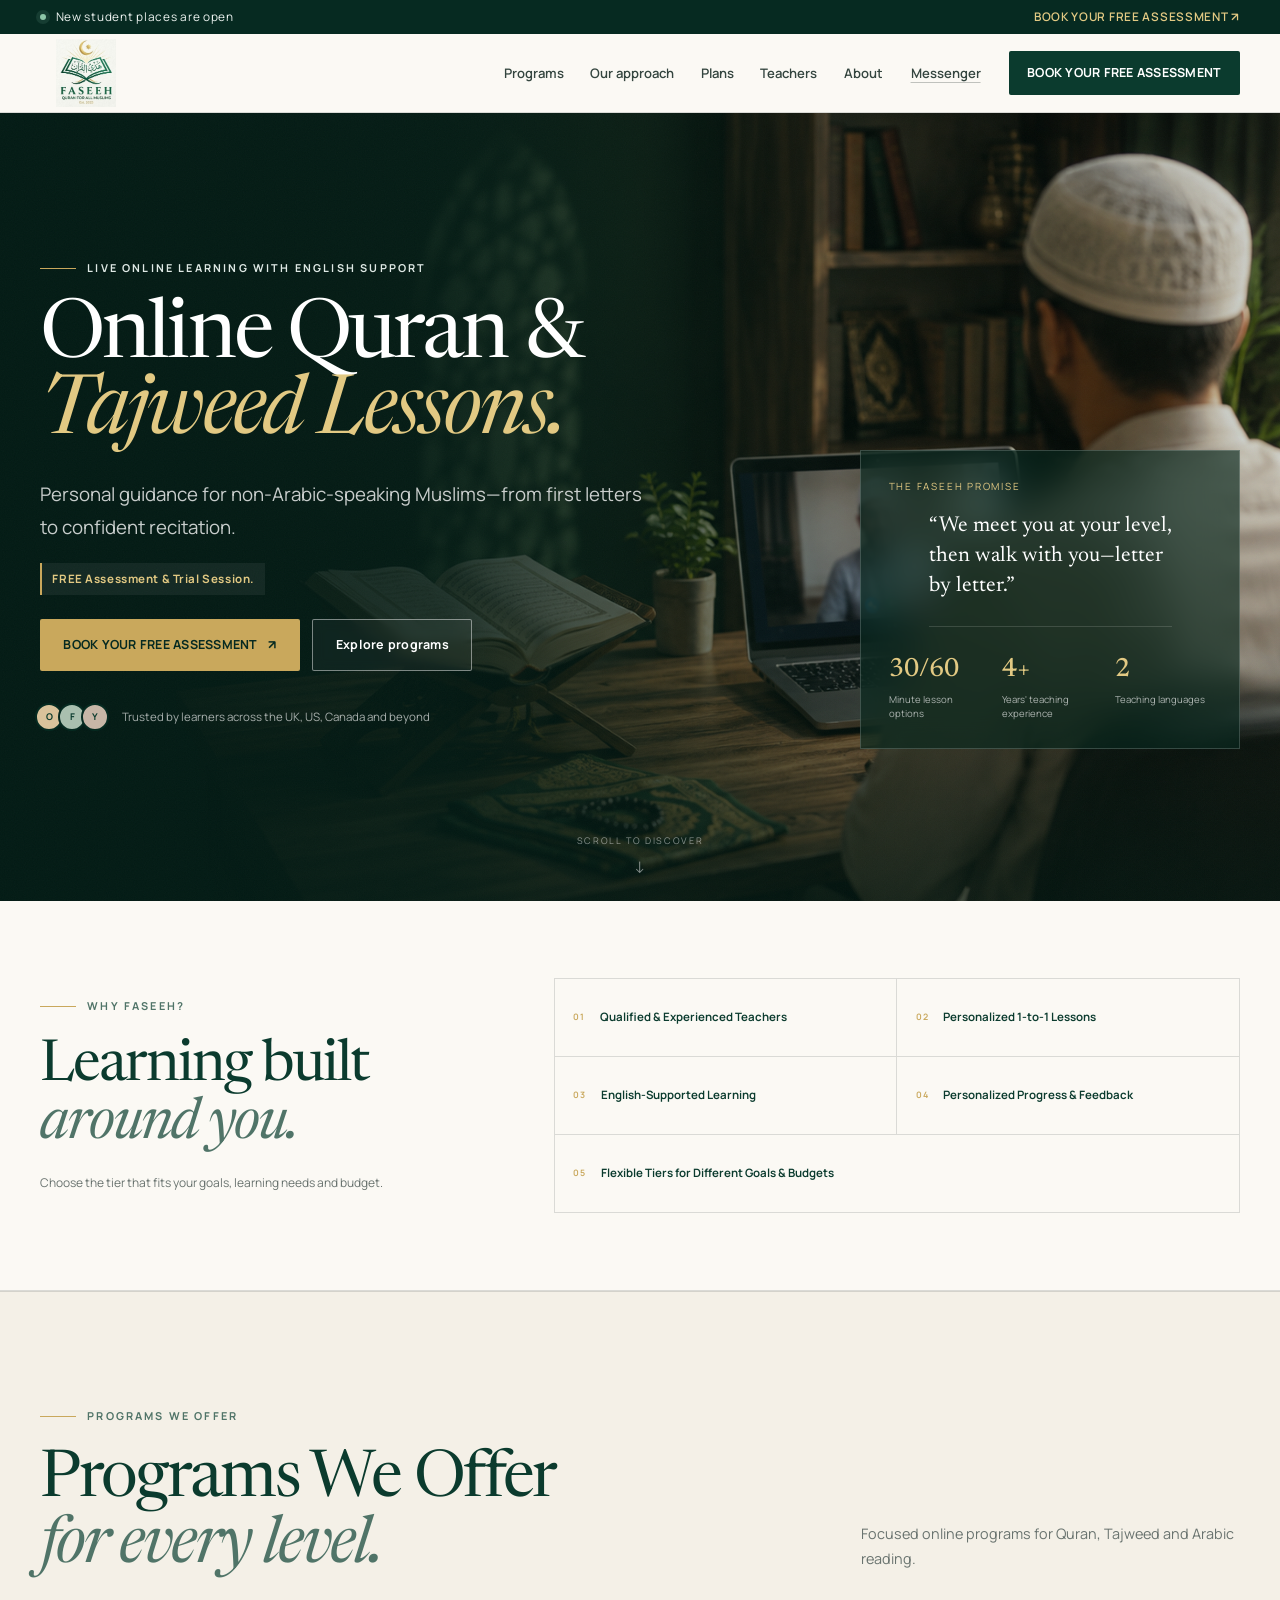
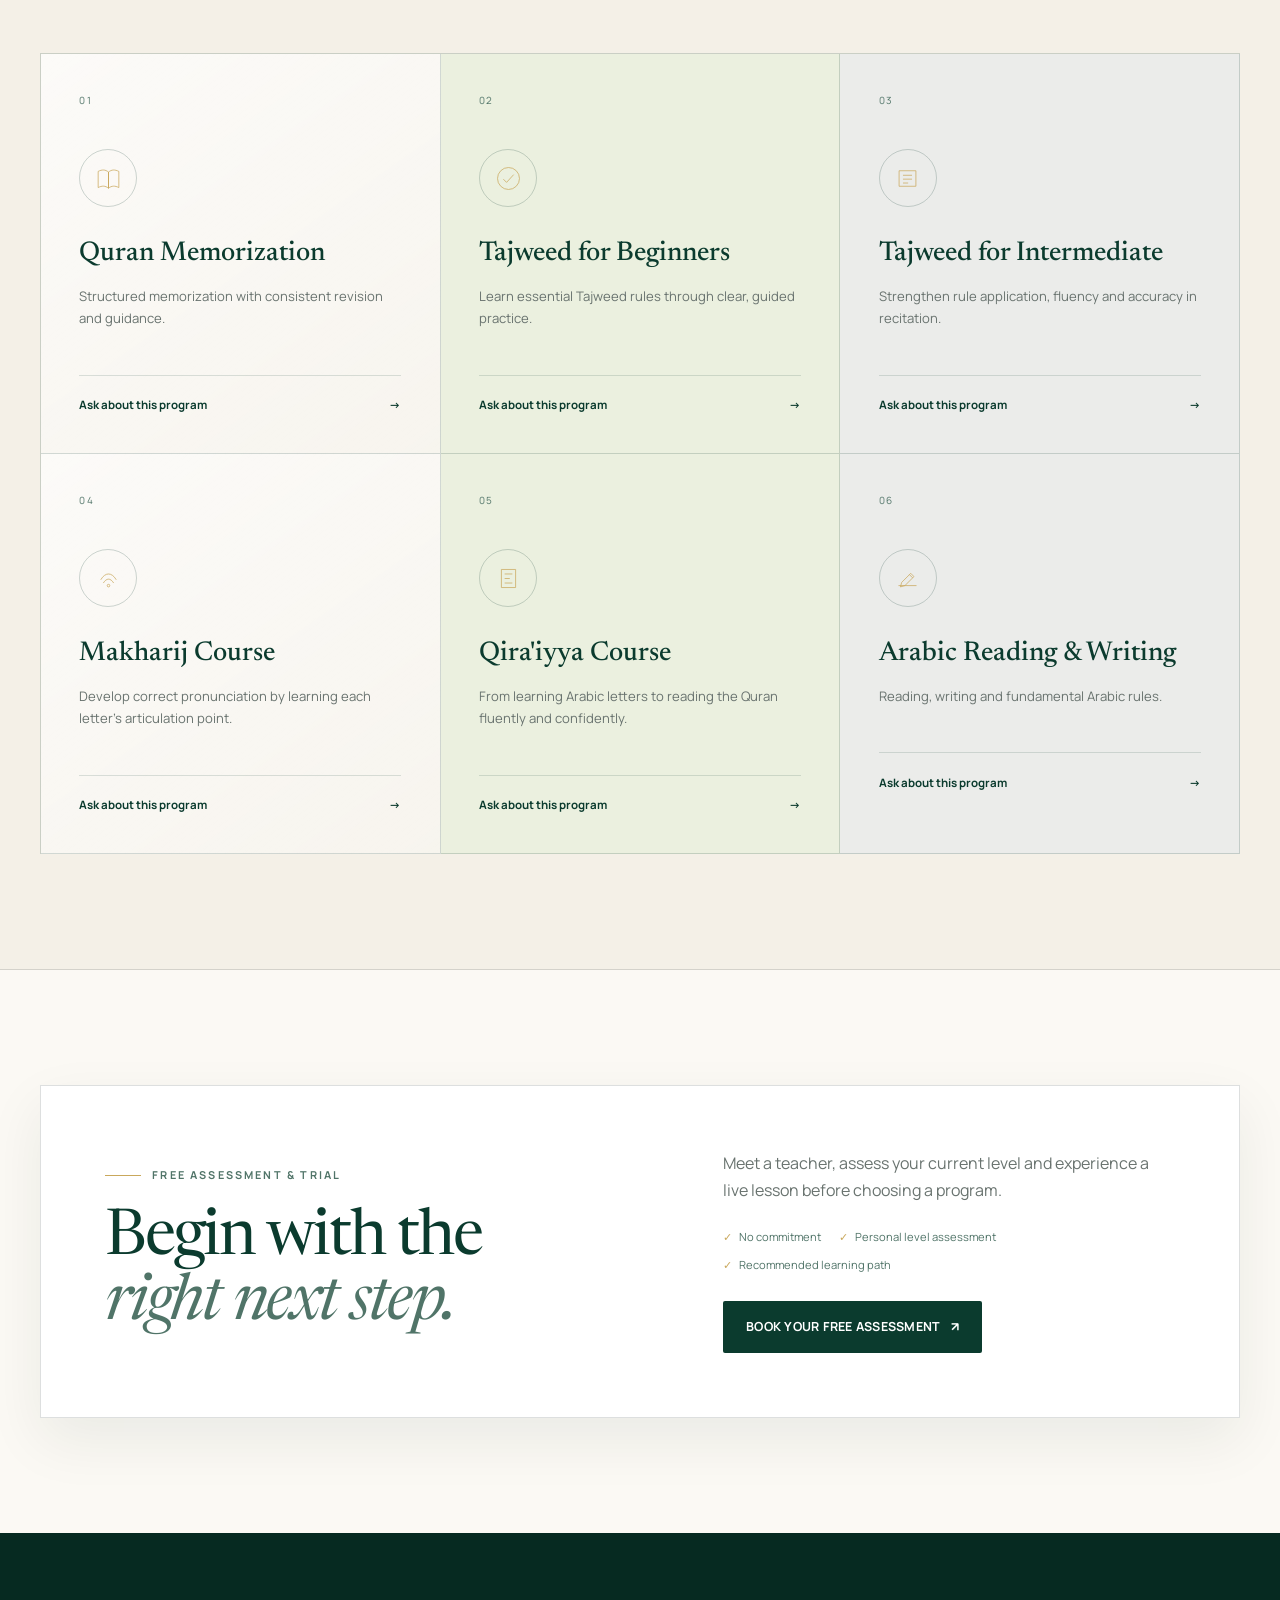
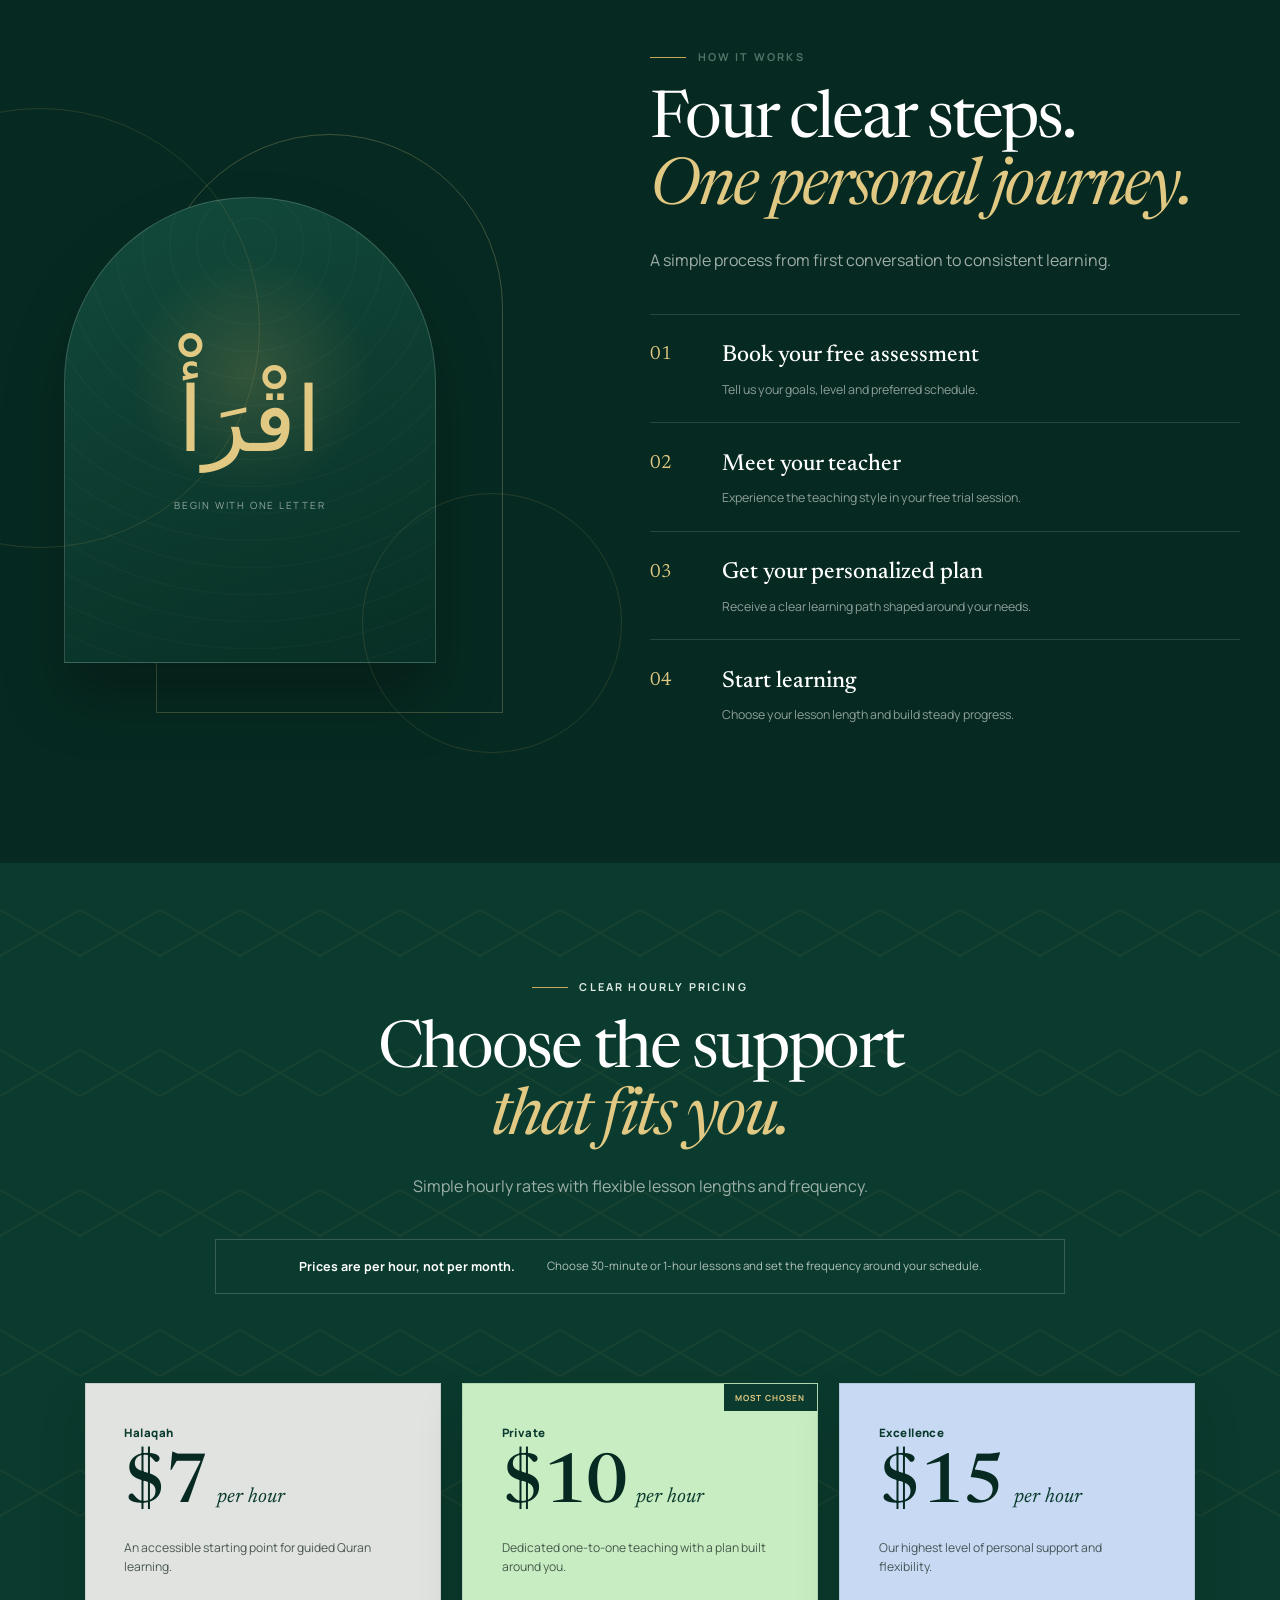
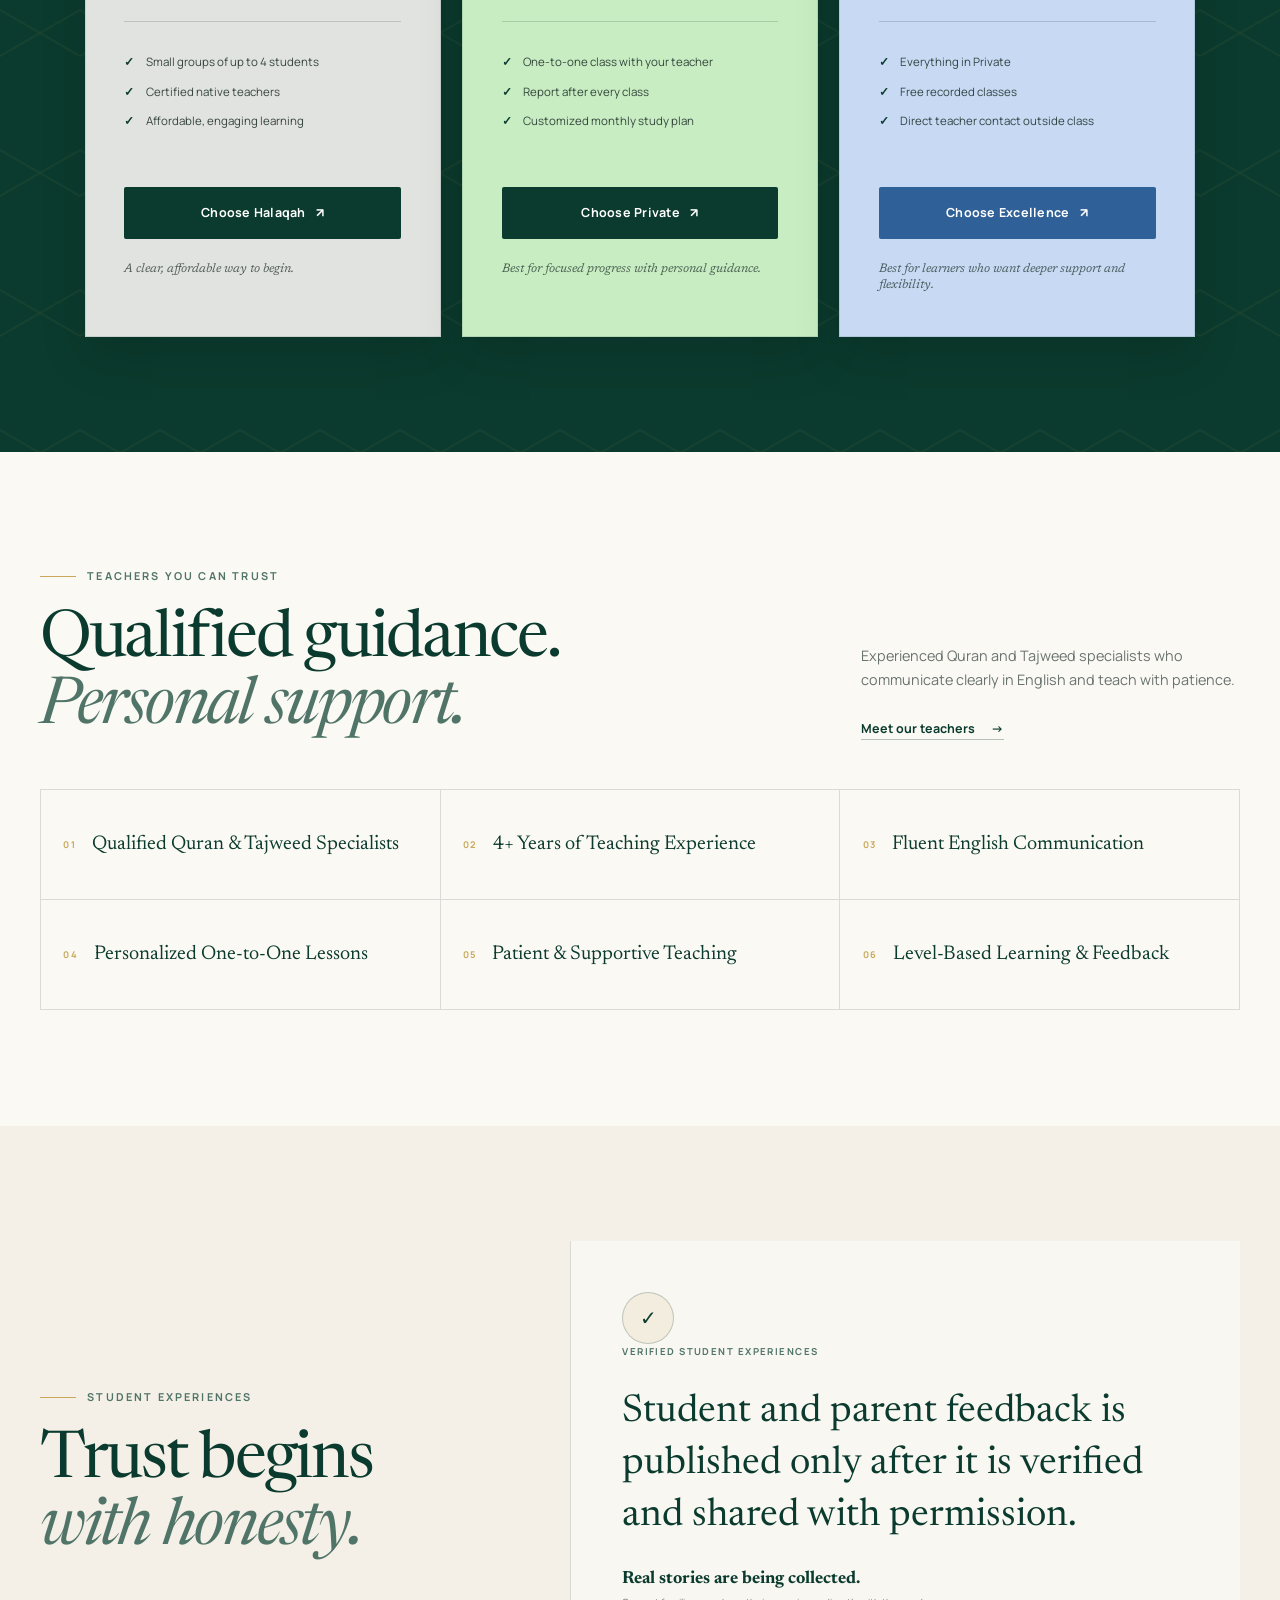
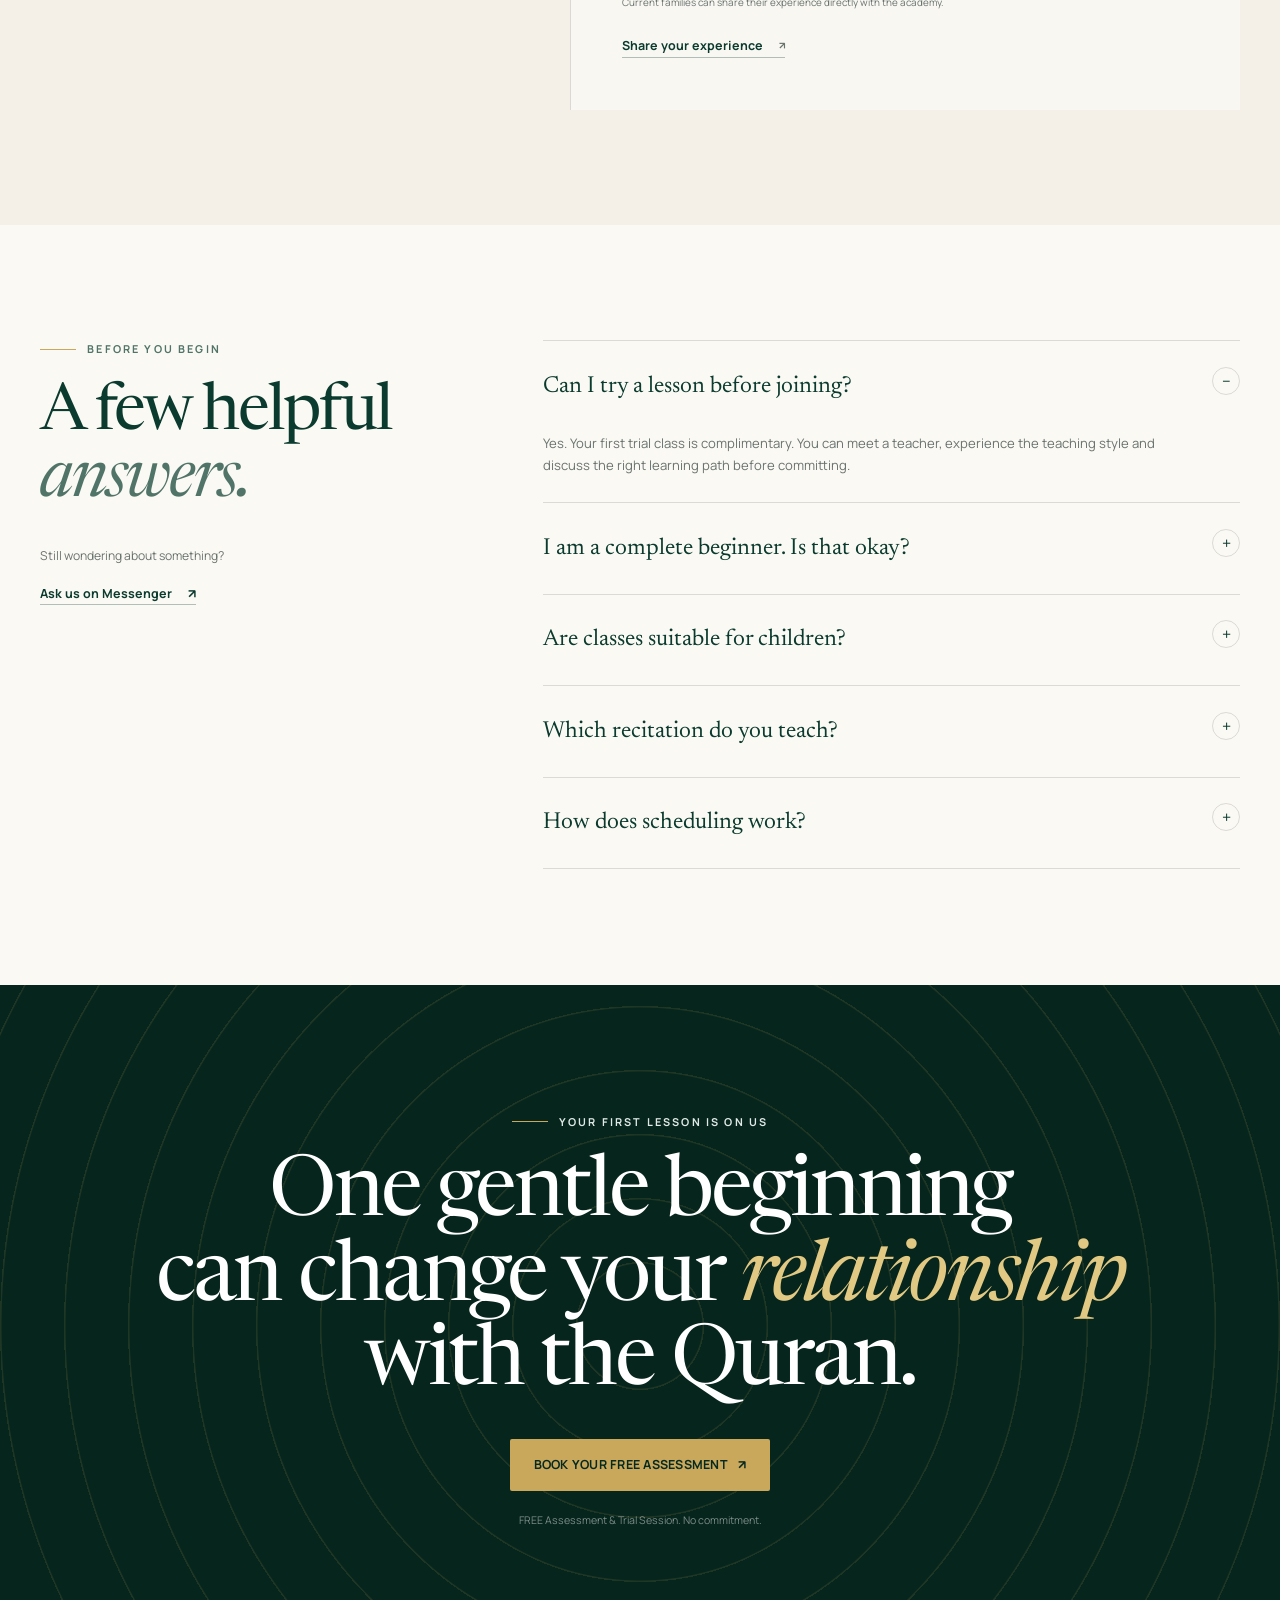
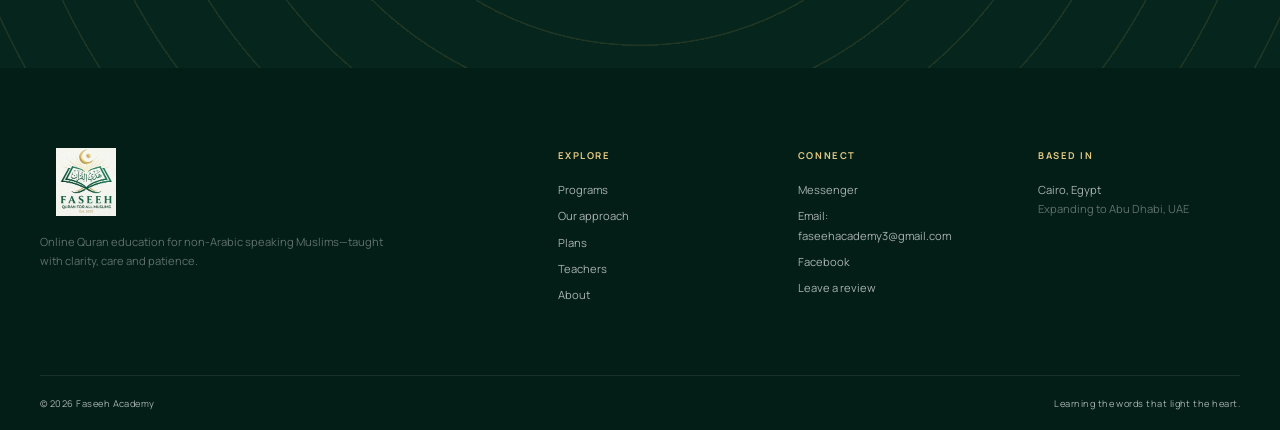
==== commit 6c4d0f64: "New edits" ====
--- a/index.html
+++ b/index.html
@@ -5,7 +5,7 @@
   <meta name="viewport" content="width=device-width, initial-scale=1">
   <meta name="description" content="Personal online Quran, Tajweed and Arabic lessons for English-speaking Muslims. Learn one-to-one with patient teachers at Faseeh Academy.">
   <meta name="theme-color" content="#082f25">
-  <title>Faseeh Academy | Online Quran Learning, Made Personal</title>
+  <title>Online Quran &amp; Tajweed Lessons | Faseeh Academy</title>
   <link rel="icon" href="images/favicon.svg" type="image/svg+xml">
   <link rel="preconnect" href="https://fonts.googleapis.com">
   <link rel="preconnect" href="https://fonts.gstatic.com" crossorigin>
@@ -18,15 +18,14 @@
   <div class="announcement">
     <div class="container announcement-inner">
       <p><span class="status-dot" aria-hidden="true"></span> New student places are open</p>
-      <a href="https://m.me/61577487350894" target="_blank" rel="noopener noreferrer">Book a complimentary trial <span aria-hidden="true">↗</span></a>
+      <a href="https://m.me/61577487350894" target="_blank" rel="noopener noreferrer">BOOK YOUR FREE ASSESSMENT <span aria-hidden="true">↗</span></a>
     </div>
   </div>
 
   <header class="site-header" id="home">
     <nav class="navbar container" aria-label="Primary navigation">
       <a class="brand" href="index.html" aria-label="Faseeh Academy home">
-        <img src="images/favicon.svg" alt="" class="brand-mark" width="46" height="46">
-        <span class="brand-lockup"><strong>Faseeh</strong><small>Quran Academy</small></span>
+        <img src="images/logo.jpg" alt="Faseeh Academy — Quran for all Muslims" class="official-logo" width="92" height="68">
       </a>
 
       <button class="nav-toggle" type="button" aria-expanded="false" aria-controls="navMenu" aria-label="Open navigation">
@@ -42,22 +41,23 @@
           <li><a href="about.html">About</a></li>
         </ul>
         <a class="text-link nav-contact" href="https://m.me/61577487350894" target="_blank" rel="noopener noreferrer">Messenger</a>
-        <a class="btn btn-small btn-primary" href="https://m.me/61577487350894" target="_blank" rel="noopener noreferrer">Book a free trial</a>
+        <a class="btn btn-small btn-primary" href="https://m.me/61577487350894" target="_blank" rel="noopener noreferrer">BOOK YOUR FREE ASSESSMENT</a>
       </div>
     </nav>
   </header>
 
   <main id="main">
     <section class="hero">
-      <div class="hero-media" role="img" aria-label="A peaceful Quran study setting with an open Quran on a wooden stand"></div>
+      <div class="hero-media" role="img" aria-label="A Muslim learner attending a live online Quran lesson with a teacher"></div>
       <div class="hero-shade"></div>
       <div class="container hero-inner">
         <div class="hero-copy reveal">
-          <p class="eyebrow eyebrow-light"><span></span> Live online Quran learning</p>
-          <h1>Recite with clarity.<br><em>Learn with heart.</em></h1>
-          <p class="hero-lead">Patient, personal Quran lessons for English-speaking Muslims—where every correction is clear and every student is known.</p>
+          <p class="eyebrow eyebrow-light"><span></span> Live online learning with English support</p>
+          <h1>Online Quran &amp;<br><em>Tajweed Lessons.</em></h1>
+          <p class="hero-lead">Personal guidance for non-Arabic-speaking Muslims—from first letters to confident recitation.</p>
+          <p class="hero-offer">FREE Assessment &amp; Trial Session.</p>
           <div class="hero-actions">
-            <a class="btn btn-gold" href="https://m.me/61577487350894" target="_blank" rel="noopener noreferrer">Begin with a free class <span aria-hidden="true">↗</span></a>
+            <a class="btn btn-gold" href="https://m.me/61577487350894" target="_blank" rel="noopener noreferrer">BOOK YOUR FREE ASSESSMENT <span aria-hidden="true">↗</span></a>
             <a class="btn btn-ghost" href="#programs">Explore programs</a>
           </div>
           <p class="micro-proof"><span class="student-faces" aria-hidden="true"><i>O</i><i>F</i><i>Y</i></span> Trusted by learners across the UK, US, Canada and beyond</p>
@@ -76,6 +76,23 @@
       <a class="scroll-cue" href="#programs"><span>Scroll to discover</span><i aria-hidden="true">↓</i></a>
     </section>
 
+    <section class="why-faseeh" aria-labelledby="whyFaseehTitle">
+      <div class="container why-faseeh-inner reveal">
+        <div class="why-faseeh-heading">
+          <p class="eyebrow"><span></span> Why Faseeh?</p>
+          <h2 id="whyFaseehTitle">Learning built<br><em>around you.</em></h2>
+          <p>Choose the tier that fits your goals, learning needs and budget.</p>
+        </div>
+        <div class="why-faseeh-points">
+          <p><span aria-hidden="true">01</span>Qualified &amp; Experienced Teachers</p>
+          <p><span aria-hidden="true">02</span>Personalized 1-to-1 Lessons</p>
+          <p><span aria-hidden="true">03</span>English-Supported Learning</p>
+          <p><span aria-hidden="true">04</span>Personalized Progress &amp; Feedback</p>
+          <p><span aria-hidden="true">05</span>Flexible Tiers for Different Goals &amp; Budgets</p>
+        </div>
+      </div>
+    </section>
+
     <section class="section programs" id="programs">
       <div class="container">
         <div class="section-intro reveal">
@@ -171,7 +188,7 @@
         <div class="assessment-copy">
           <p>Meet a teacher, assess your current level and experience a live lesson before choosing a program.</p>
           <ul><li>No commitment</li><li>Personal level assessment</li><li>Recommended learning path</li></ul>
-          <a class="btn btn-primary" href="https://m.me/61577487350894" target="_blank" rel="noopener noreferrer">Book your free trial <span aria-hidden="true">↗</span></a>
+          <a class="btn btn-primary" href="https://m.me/61577487350894" target="_blank" rel="noopener noreferrer">BOOK YOUR FREE ASSESSMENT <span aria-hidden="true">↗</span></a>
         </div>
       </div>
     </section>
@@ -189,13 +206,14 @@
         </div>
 
         <div class="approach-copy">
-          <p class="eyebrow reveal"><span></span> How learning feels here</p>
-          <h2 class="reveal">Clear direction.<br><em>Human connection.</em></h2>
-          <p class="approach-lead reveal">Technology brings the classroom to you. A caring teacher is what makes it meaningful.</p>
+          <p class="eyebrow reveal"><span></span> How it works</p>
+          <h2 class="reveal">Four clear steps.<br><em>One personal journey.</em></h2>
+          <p class="approach-lead reveal">A simple process from first conversation to consistent learning.</p>
           <ol class="method-list">
-            <li class="reveal"><span>01</span><div><h3>We listen first</h3><p>Your trial class helps us understand your reading, confidence and goals.</p></div></li>
-            <li class="reveal"><span>02</span><div><h3>We shape your path</h3><p>Your teacher creates a simple lesson rhythm around your actual level and schedule.</p></div></li>
-            <li class="reveal"><span>03</span><div><h3>We grow steadily</h3><p>Clear correction, kind repetition and regular progress checks keep you moving.</p></div></li>
+            <li class="reveal"><span>01</span><div><h3>Book your free assessment</h3><p>Tell us your goals, level and preferred schedule.</p></div></li>
+            <li class="reveal"><span>02</span><div><h3>Meet your teacher</h3><p>Experience the teaching style in your free trial session.</p></div></li>
+            <li class="reveal"><span>03</span><div><h3>Get your personalized plan</h3><p>Receive a clear learning path shaped around your needs.</p></div></li>
+            <li class="reveal"><span>04</span><div><h3>Start learning</h3><p>Choose your lesson length and build steady progress.</p></div></li>
           </ol>
         </div>
       </div>
@@ -215,31 +233,31 @@
         </div>
 
         <div class="tier-grid reveal">
-          <article class="price-card tier-essential">
-            <p class="price-name">Essential</p>
+          <article class="price-card tier-halaqah">
+            <p class="price-name">Halaqah</p>
             <div class="price"><strong>$7</strong><span>per hour</span></div>
             <p class="tier-intro">An accessible starting point for guided Quran learning.</p>
             <ul><li>Small groups of up to 4 students</li><li>Certified native teachers</li><li>Affordable, engaging learning</li></ul>
-            <a class="btn btn-tier" href="https://m.me/61577487350894" target="_blank" rel="noopener noreferrer">Choose Essential <span aria-hidden="true">↗</span></a>
+            <a class="btn btn-tier" href="https://m.me/61577487350894" target="_blank" rel="noopener noreferrer">Choose Halaqah <span aria-hidden="true">↗</span></a>
             <p class="tier-best">A clear, affordable way to begin.</p>
           </article>
 
-          <article class="price-card tier-personalized">
+          <article class="price-card tier-private">
             <p class="price-badge">Most chosen</p>
-            <p class="price-name">Personalized</p>
+            <p class="price-name">Private</p>
             <div class="price"><strong>$10</strong><span>per hour</span></div>
             <p class="tier-intro">Dedicated one-to-one teaching with a plan built around you.</p>
             <ul><li>One-to-one class with your teacher</li><li>Report after every class</li><li>Customized monthly study plan</li></ul>
-            <a class="btn btn-tier" href="https://m.me/61577487350894" target="_blank" rel="noopener noreferrer">Choose Personalized <span aria-hidden="true">↗</span></a>
+            <a class="btn btn-tier" href="https://m.me/61577487350894" target="_blank" rel="noopener noreferrer">Choose Private <span aria-hidden="true">↗</span></a>
             <p class="tier-best">Best for focused progress with personal guidance.</p>
           </article>
 
-          <article class="price-card tier-premium">
-            <p class="price-name">Premium</p>
+          <article class="price-card tier-excellence">
+            <p class="price-name">Excellence</p>
             <div class="price"><strong>$15</strong><span>per hour</span></div>
             <p class="tier-intro">Our highest level of personal support and flexibility.</p>
-            <ul><li>Everything in Personalized</li><li>Free recorded classes</li><li>Direct teacher contact outside class</li></ul>
-            <a class="btn btn-tier" href="https://m.me/61577487350894" target="_blank" rel="noopener noreferrer">Choose Premium <span aria-hidden="true">↗</span></a>
+            <ul><li>Everything in Private</li><li>Free recorded classes</li><li>Direct teacher contact outside class</li></ul>
+            <a class="btn btn-tier" href="https://m.me/61577487350894" target="_blank" rel="noopener noreferrer">Choose Excellence <span aria-hidden="true">↗</span></a>
             <p class="tier-best">Best for learners who want deeper support and flexibility.</p>
           </article>
         </div>
@@ -250,21 +268,21 @@
       <div class="container">
         <div class="section-intro compact-intro reveal">
           <div>
-            <p class="eyebrow"><span></span> Your learning guide</p>
-            <h2>Why Learn With<br><em>Our Teachers?</em></h2>
+            <p class="eyebrow"><span></span> Teachers you can trust</p>
+            <h2>Qualified guidance.<br><em>Personal support.</em></h2>
           </div>
           <div class="section-intro-side">
-            <p>Careful instruction, clear English communication and support matched to your level.</p>
+            <p>Experienced Quran and Tajweed specialists who communicate clearly in English and teach with patience.</p>
             <a class="arrow-link" href="teachers.html">Meet our teachers <span aria-hidden="true">→</span></a>
           </div>
         </div>
         <div class="benefits-grid reveal">
-          <p><span>01</span>Native Arabic Teachers</p>
+          <p><span>01</span>Qualified Quran &amp; Tajweed Specialists</p>
           <p><span>02</span>4+ Years of Teaching Experience</p>
           <p><span>03</span>Fluent English Communication</p>
           <p><span>04</span>Personalized One-to-One Lessons</p>
           <p><span>05</span>Patient &amp; Supportive Teaching</p>
-          <p><span>06</span>Level-Based Learning</p>
+          <p><span>06</span>Level-Based Learning &amp; Feedback</p>
         </div>
       </div>
     </section>
@@ -272,18 +290,17 @@
     <section class="section stories">
       <div class="container stories-grid">
         <div class="stories-heading reveal">
-          <p class="eyebrow"><span></span> Student stories</p>
-          <h2>Quiet progress.<br><em>Lasting confidence.</em></h2>
-          <div class="story-nav">
-            <button type="button" data-story-prev aria-label="Previous story">←</button>
-            <span><b data-story-current>01</b> / 03</span>
-            <button type="button" data-story-next aria-label="Next story">→</button>
-          </div>
+          <p class="eyebrow"><span></span> Student experiences</p>
+          <h2>Trust begins<br><em>with honesty.</em></h2>
         </div>
         <div class="story-slider reveal" data-story-slider>
-          <article class="story active"><div class="quote-mark">“</div><blockquote>For years I tried to correct my pronunciation alone. My teacher broke down every letter without ever making me feel behind. I now read with so much more confidence.</blockquote><p><strong>Fatima</strong><span>Adult learner · Canada</span></p></article>
-          <article class="story"><div class="quote-mark">“</div><blockquote>My son looks forward to his lessons. His teacher is calm, kind and knows how to keep him engaged while still making real progress.</blockquote><p><strong>Hassan</strong><span>Parent · Egypt</span></p></article>
-          <article class="story"><div class="quote-mark">“</div><blockquote>The explanation is clear and the schedule fits around work and family. It feels professional, but still very personal.</blockquote><p><strong>Aisha</strong><span>Adult learner · Germany</span></p></article>
+          <article class="story active verified-review-notice">
+            <div class="trust-seal" aria-hidden="true">✓</div>
+            <p class="review-policy">Verified student experiences</p>
+            <blockquote>Student and parent feedback is published only after it is verified and shared with permission.</blockquote>
+            <p><strong>Real stories are being collected.</strong><span>Current families can share their experience directly with the academy.</span></p>
+            <a class="arrow-link" href="https://m.me/61577487350894" target="_blank" rel="noopener noreferrer">Share your experience <span aria-hidden="true">↗</span></a>
+          </article>
         </div>
       </div>
     </section>
@@ -311,8 +328,8 @@
       <div class="container closing-inner reveal">
         <p class="eyebrow eyebrow-light"><span></span> Your first lesson is on us</p>
         <h2>One gentle beginning<br>can change your <em>relationship</em><br>with the Quran.</h2>
-        <a class="btn btn-gold" href="https://m.me/61577487350894" target="_blank" rel="noopener noreferrer">Book your complimentary trial <span aria-hidden="true">↗</span></a>
-        <p>No commitment. Just a conversation, a short assessment and your first lesson.</p>
+        <a class="btn btn-gold" href="https://m.me/61577487350894" target="_blank" rel="noopener noreferrer">BOOK YOUR FREE ASSESSMENT <span aria-hidden="true">↗</span></a>
+        <p>FREE Assessment &amp; Trial Session. No commitment.</p>
       </div>
     </section>
   </main>
@@ -320,7 +337,7 @@
   <footer class="footer">
     <div class="container footer-main">
       <div class="footer-brand">
-        <a class="brand brand-light" href="#home"><img src="images/favicon.svg" alt="" width="46" height="46"><span class="brand-lockup"><strong>Faseeh</strong><small>Quran Academy</small></span></a>
+        <a class="brand brand-light" href="#home"><img src="images/logo.jpg" alt="Faseeh Academy — Quran for all Muslims" class="official-logo" width="92" height="68"></a>
         <p><span class="footer-tagline">Online Quran education for non-Arabic speaking Muslims—taught with clarity, care and patience.</span><span class="mobile-location">Cairo, Egypt · Online worldwide</span></p>
       </div>
       <div><h3>Explore</h3><ul><li><a href="#programs">Programs</a></li><li><a href="#approach">Our approach</a></li><li><a href="#plans">Plans</a></li><li><a href="teachers.html">Teachers</a></li><li><a href="about.html">About</a></li></ul></div>
--- a/css/styles.css
+++ b/css/styles.css
@@ -50,6 +50,7 @@
 .navbar { min-height: 78px; display: flex; align-items: center; justify-content: space-between; gap: 2rem; }
 .brand { display: inline-flex; align-items: center; gap: .75rem; flex: 0 0 auto; }
 .brand-mark, .brand img { width: 43px; height: 43px; border-radius: 12px; }
+.brand .official-logo { width: 92px; height: 68px; border-radius: 0; object-fit: contain; object-position: center; }
 .brand-lockup { display: grid; line-height: 1; }
 .brand-lockup strong { color: var(--forest); font-family: var(--display); font-size: 1.55rem; font-weight: 600; letter-spacing: .02em; }
 .brand-lockup small { margin-top: .3rem; color: var(--sage); font-size: .57rem; font-weight: 700; letter-spacing: .2em; text-transform: uppercase; }
@@ -76,7 +77,7 @@
 
 .hero { position: relative; min-height: min(830px, calc(100svh - 112px)); color: white; background: var(--forest-deep); overflow: hidden; }
 .hero-media, .hero-shade { position: absolute; inset: 0; }
-.hero-media { background: url("../images/faseeh-hero-editorial.png") center 54% / cover no-repeat; transform: scale(1.01); }
+.hero-media { background: url("../images/faseeh-online-lesson-hero.png") center 54% / cover no-repeat; transform: scale(1.01); }
 .hero-shade { background: linear-gradient(90deg, rgba(3,27,21,.97) 0%, rgba(3,27,21,.88) 35%, rgba(3,27,21,.38) 66%, rgba(3,27,21,.18) 100%), linear-gradient(0deg, rgba(3,27,21,.55) 0, transparent 34%); }
 .hero::before { content: ""; position: absolute; z-index: 1; inset: 0; opacity: .12; pointer-events: none; background-image: url("data:image/svg+xml,%3Csvg width='120' height='120' viewBox='0 0 120 120' xmlns='http://www.w3.org/2000/svg'%3E%3Cfilter id='n'%3E%3CfeTurbulence type='fractalNoise' baseFrequency='.9' numOctaves='2' stitchTiles='stitch'/%3E%3C/filter%3E%3Crect width='100%25' height='100%25' filter='url(%23n)' opacity='.26'/%3E%3C/svg%3E"); }
 .hero-inner { position: relative; z-index: 2; min-height: min(830px, calc(100svh - 112px)); display: grid; grid-template-columns: minmax(0, 1.3fr) minmax(310px, .7fr); align-items: center; gap: clamp(4rem, 9vw, 8rem); padding-block: 7rem 8.5rem; }
@@ -89,6 +90,7 @@
 .hero h1 { max-width: 720px; margin-bottom: 1.6rem; color: white; font-size: clamp(3.7rem, 6.4vw, 6.7rem); line-height: .93; }
 .hero h1 em, h2 em { color: var(--gold-light); font-weight: 400; }
 .hero-lead { max-width: 610px; margin-bottom: 2.1rem; color: rgba(255,255,255,.78); font-size: clamp(1rem, 1.5vw, 1.17rem); line-height: 1.8; }
+.hero-offer { width: fit-content; margin: -1rem 0 1.5rem; padding: .4rem .65rem; border-left: 2px solid var(--gold); color: var(--gold-light); background: rgba(255,255,255,.06); font-size: .72rem; font-weight: 700; letter-spacing: .05em; }
 .hero-actions { display: flex; flex-wrap: wrap; gap: .8rem; }
 .micro-proof { display: flex; align-items: center; gap: .8rem; margin: 2rem 0 0; color: rgba(255,255,255,.64); font-size: .72rem; }
 .student-faces { display: flex; }
@@ -104,6 +106,16 @@
 .scroll-cue { position: absolute; z-index: 2; left: 50%; bottom: 1.3rem; display: flex; flex-direction: column; align-items: center; gap: .3rem; color: rgba(255,255,255,.5); font-size: .57rem; letter-spacing: .18em; text-transform: uppercase; transform: translateX(-50%); }
 .scroll-cue i { font-size: 1rem; font-style: normal; animation: bounce 1.7s infinite; }
 @keyframes bounce { 50% { transform: translateY(5px); } }
+
+.why-faseeh { padding: clamp(3.5rem, 6vw, 5.5rem) 0; border-bottom: 1px solid var(--line); background: var(--paper); }
+.why-faseeh-inner { display: grid; grid-template-columns: .75fr 1.25fr; gap: clamp(3rem, 8vw, 7rem); align-items: center; }
+.why-faseeh h2 { margin: 0; color: var(--forest); font-family: var(--display); font-size: clamp(2.6rem, 4.5vw, 4.3rem); font-weight: 400; letter-spacing: -.035em; line-height: 1; }
+.why-faseeh h2 em { color: var(--sage); font-weight: 400; }
+.why-faseeh-heading > p:last-child { max-width: 380px; margin: 1.2rem 0 0; color: var(--muted); font-size: .75rem; }
+.why-faseeh-points { display: grid; grid-template-columns: 1fr 1fr; border-top: 1px solid var(--line); border-left: 1px solid var(--line); }
+.why-faseeh-points p { min-height: 78px; display: flex; align-items: center; gap: .9rem; margin: 0; padding: 1rem 1.15rem; border-right: 1px solid var(--line); border-bottom: 1px solid var(--line); color: var(--forest); font-size: .72rem; font-weight: 650; line-height: 1.4; }
+.why-faseeh-points p:last-child { grid-column: 1/-1; }
+.why-faseeh-points span { color: var(--gold); font-size: .55rem; letter-spacing: .12em; }
 
 .trust-bar { border-bottom: 1px solid var(--line); background: var(--cream); }
 .trust-grid { min-height: 80px; display: grid; grid-template-columns: repeat(4, 1fr); align-items: center; }
@@ -146,7 +158,10 @@
 .program-card > a { display: flex; justify-content: space-between; margin-top: auto; padding-top: 1.2rem; border-top: 1px solid rgba(11,59,46,.14); color: var(--forest); font-size: .72rem; font-weight: 700; }
 .program-featured > a { border-color: rgba(255,255,255,.14); color: var(--gold-light); }
 .program-grid-six { grid-template-columns: repeat(3, 1fr); }
-.program-grid-six .program-card { min-height: 390px; }
+.program-grid-six .program-card { min-height: 390px; background: linear-gradient(145deg, rgba(255,255,255,.72), rgba(255,255,255,.3)); }
+.program-grid-six .program-card:nth-child(2), .program-grid-six .program-card:nth-child(5) { background: rgba(201,237,195,.22); }
+.program-grid-six .program-card:nth-child(3), .program-grid-six .program-card:nth-child(6) { background: rgba(200,218,243,.22); }
+.program-grid-six .program-card:hover { background: var(--paper); }
 .program-grid-six .program-icon { width: 58px; height: 58px; margin: 2.5rem 0 2rem; }
 .program-grid-six .program-icon svg { width: 31px; height: 31px; }
 .program-grid-six .program-card h3 { font-size: 1.7rem; }
@@ -212,9 +227,9 @@
 .plans-heading > p:last-child { max-width: 560px; margin: 1.3rem auto; color: rgba(255,255,255,.6); }
 .tier-grid { display: grid; grid-template-columns: repeat(3, 1fr); align-items: end; gap: 1.35rem; max-width: 1110px; margin: 2.4rem auto 0; }
 .price-card { position: relative; display: flex; flex-direction: column; min-height: 540px; padding: 2.4rem; color: var(--ink); border: 1px solid rgba(11,59,46,.12); box-shadow: 0 20px 44px rgba(0,0,0,.13); }
-.tier-essential { margin-top: 3.2rem; background: #e1e3e0; }
-.tier-personalized { margin-top: 1.55rem; background: #c9edc3; }
-.tier-premium { background: #c8daf3; }
+.tier-halaqah { margin-top: 3.2rem; background: #e1e3e0; }
+.tier-private { margin-top: 1.55rem; background: #c9edc3; }
+.tier-excellence { background: #c8daf3; }
 .price-badge { position: absolute; top: 0; right: 0; padding: .38rem .72rem; background: var(--forest); color: var(--gold-light); font-size: .52rem; font-weight: 700; letter-spacing: .12em; text-transform: uppercase; }
 .price-name { margin-bottom: .7rem; color: var(--forest); font-size: .72rem; font-weight: 800; letter-spacing: .04em; }
 .price { display: flex; align-items: baseline; gap: .55rem; }
@@ -224,7 +239,7 @@
 .price-card ul { min-height: 142px; margin: 1.25rem 0 1.5rem; padding: 1.25rem 0 0; border-top: 1px solid rgba(11,59,46,.18); list-style: none; color: rgba(18,34,29,.82); font-size: .72rem; }
 .price-card li { margin: .63rem 0; }.price-card li::before { content: "✓"; display: inline-block; width: 1.35rem; color: var(--forest); font-weight: 800; }
 .btn-tier { width: 100%; margin-top: auto; background: var(--forest); color: white; }.btn-tier:hover { background: var(--forest-deep); }
-.tier-premium .btn-tier { background: #2f6098; }.tier-premium .btn-tier:hover { background: #244e7f; }
+.tier-excellence .btn-tier { background: #2f6098; }.tier-excellence .btn-tier:hover { background: #244e7f; }
 .tier-best { min-height: 37px; margin: 1.35rem 0 0; color: rgba(18,34,29,.68); font-family: var(--display); font-size: .77rem; font-style: italic; line-height: 1.35; }
 .pricing-note { margin: 2.5rem 0 0; color: rgba(255,255,255,.45); font-size: .62rem; text-align: center; }
 .pricing-clarity { max-width: 850px; display: flex; justify-content: center; align-items: center; gap: 1rem 2rem; margin: 0 auto; padding: 1rem 1.25rem; border: 1px solid rgba(255,255,255,.18); color: rgba(255,255,255,.68); font-size: .72rem; text-align: center; }
@@ -247,6 +262,10 @@
 .story blockquote { margin: 1.7rem 0 2rem; color: var(--forest); font-family: var(--display); font-size: clamp(1.65rem, 3vw, 2.55rem); line-height: 1.35; }
 .story p { display: flex; flex-direction: column; margin: 0; }
 .story strong { color: var(--forest); font-family: var(--display); font-size: 1.1rem; }.story span { color: var(--muted); font-size: .62rem; }
+.verified-review-notice blockquote { margin-bottom: 1.35rem; }
+.trust-seal { width: 52px; height: 52px; display: grid; place-items: center; border: 1px solid rgba(11,59,46,.22); border-radius: 50%; color: var(--forest); background: rgba(201,168,92,.13); font-size: 1.25rem; }
+.review-policy { margin: 1.5rem 0 .4rem; color: var(--sage); font-size: .6rem; font-weight: 700; letter-spacing: .15em; text-transform: uppercase; }
+.verified-review-notice .arrow-link { width: fit-content; margin-top: 1.5rem; }
 
 .faq-grid { display: grid; grid-template-columns: .7fr 1.3fr; gap: clamp(4rem, 10vw, 10rem); }
 .faq-heading { position: sticky; top: 120px; align-self: start; }
@@ -329,14 +348,14 @@
 
 @media (max-width: 780px) {
   .announcement-inner { justify-content: center; }.announcement-inner > p { display: none; }
-  .navbar { min-height: 68px; }.brand-lockup strong { font-size: 1.35rem; }
+  .navbar { min-height: 68px; }.brand-lockup strong { font-size: 1.35rem; }.brand .official-logo { width: 78px; height: 58px; }
   .nav-toggle { display: block; position: relative; z-index: 2; }.nav-toggle[aria-expanded="true"] span:first-child { transform: translateY(4px) rotate(45deg); }.nav-toggle[aria-expanded="true"] span:last-child { transform: translateY(-4px) rotate(-45deg); }
   .nav-menu { position: fixed; inset: 102px 0 auto; min-height: calc(100vh - 102px); display: flex; flex-direction: column; align-items: stretch; gap: 1.4rem; padding: 2.3rem 20px; background: var(--paper); opacity: 0; visibility: hidden; transform: translateY(-12px); transition: .3s var(--ease); }
   .nav-menu.open { opacity: 1; visibility: visible; transform: none; }.nav-links { flex-direction: column; align-items: stretch; gap: 0; }.nav-links li { border-bottom: 1px solid var(--line); }.nav-links a { display: block; padding: .95rem 0; font-family: var(--display); font-size: 1.45rem; font-weight: 500; }.nav-contact { display: block; }
   .hero-media { background-position: 62% center; }.hero-shade { background: linear-gradient(90deg, rgba(3,27,21,.97), rgba(3,27,21,.72)), linear-gradient(0deg, rgba(3,27,21,.7), transparent); }
   .hero-inner { min-height: 790px; padding-block: 5rem 6rem; gap: 3rem; }.hero h1 { font-size: clamp(3.6rem, 13vw, 5.5rem); }.hero-note { display: none; }.scroll-cue { display: none; }
   .trust-grid { grid-template-columns: 1fr 1fr; }.trust-grid p { min-height: 60px; display: grid; place-items: center; border-bottom: 1px solid var(--line); }.trust-grid p:nth-child(odd) { border-left: 1px solid var(--line); }
-  .welcome-grid, .section-intro, .approach-grid, .stories-grid, .faq-grid, .page-hero-grid, .match-grid, .assessment-box, .about-page-grid { grid-template-columns: 1fr; }
+  .welcome-grid, .section-intro, .approach-grid, .stories-grid, .faq-grid, .page-hero-grid, .match-grid, .assessment-box, .about-page-grid, .why-faseeh-inner { grid-template-columns: 1fr; }
   .section-intro { gap: 2rem; margin-bottom: 3rem; }.section h2 { font-size: clamp(3rem, 12vw, 4.6rem); }
   .program-grid { grid-template-columns: 1fr; }.program-card { min-height: auto; }.program-icon { margin: 2.5rem 0 2rem; }.program-card > a { margin-top: 2.5rem; }
   .program-grid-six { grid-template-columns: repeat(2, 1fr); }.program-grid-six .program-card { min-height: 360px; }
@@ -352,6 +371,7 @@
   .container { width: min(calc(100% - 28px), var(--container)); }.section { padding: 4.6rem 0; }
   .hero-inner { min-height: 720px; padding-top: 4rem; }.hero h1 { font-size: 3.55rem; }.hero-actions { flex-direction: column; align-items: stretch; }.hero .btn { width: 100%; }.micro-proof { align-items: flex-start; line-height: 1.5; }
   .trust-grid { grid-template-columns: 1fr; }.trust-grid p { border-left: 1px solid var(--line); }
+  .why-faseeh-points { grid-template-columns: 1fr; }.why-faseeh-points p:last-child { grid-column: auto; }
   .program-grid-six { grid-template-columns: 1fr; }.program-grid-six .program-card { min-height: auto; }.assessment-box { padding: 2rem 1.4rem; }.assessment-copy ul { display: grid; gap: .45rem; }.assessment-copy .btn { width: 100%; }
   .approach-visual { min-height: 430px; }.arch-back { inset: 5% 0 0 20%; }.arch-front { inset: 14% 13% 5% 0; }
   .teacher-card, .teachers-page-section .teacher-card { flex-basis: 100%; }.teacher-portrait { aspect-ratio: 4/4.2; }
@@ -359,7 +379,7 @@
   .benefits-grid { grid-template-columns: 1fr; }.benefits-grid p { min-height: 78px; padding: 1rem 1.1rem; font-size: 1.08rem; }
   .faq-item button span { font-size: 1.25rem; }.faq-item.open > div > p { padding-right: 0; }
   .closing-cta h2 { font-size: 3.5rem; }
-  .footer-main { grid-template-columns: 1.15fr .8fr .8fr; gap: .7rem; padding: 2rem 0 1.6rem; }.footer-brand, .footer-main > div:last-child { grid-column: auto; }.footer-main > div:last-child { display: none; }.footer-brand .brand { gap: .45rem; }.footer-brand .brand img { width: 36px; height: 36px; }.footer-brand .brand-lockup strong { font-size: 1.2rem; }.footer-brand .brand-lockup small { display: none; }.footer-brand > p { margin: .45rem 0 0; font-size: .57rem; line-height: 1.45; }.footer-tagline { display: none; }.mobile-location { display: block; color: rgba(255,255,255,.48); }.footer h3 { margin-bottom: .6rem; font-size: .52rem; }.footer li { margin: .26rem 0; font-size: .6rem; }.footer-bottom { flex-direction: row; gap: .4rem; padding: .85rem 0; font-size: .5rem; }.footer-bottom p:last-child { text-align: right; }
+  .footer-main { grid-template-columns: 1.15fr .8fr .8fr; gap: .7rem; padding: 2rem 0 1.6rem; }.footer-brand, .footer-main > div:last-child { grid-column: auto; }.footer-main > div:last-child { display: none; }.footer-brand .brand { gap: .45rem; }.footer-brand .brand .official-logo { width: 72px; height: 54px; }.footer-brand > p { margin: .45rem 0 0; font-size: .57rem; line-height: 1.45; }.footer-tagline { display: none; }.mobile-location { display: block; color: rgba(255,255,255,.48); }.footer h3 { margin-bottom: .6rem; font-size: .52rem; }.footer li { margin: .26rem 0; font-size: .6rem; }.footer-bottom { flex-direction: row; gap: .4rem; padding: .85rem 0; font-size: .5rem; }.footer-bottom p:last-child { text-align: right; }
   .review-actions { flex-direction: column; }.review-actions .btn { width: 100%; }
 }
 
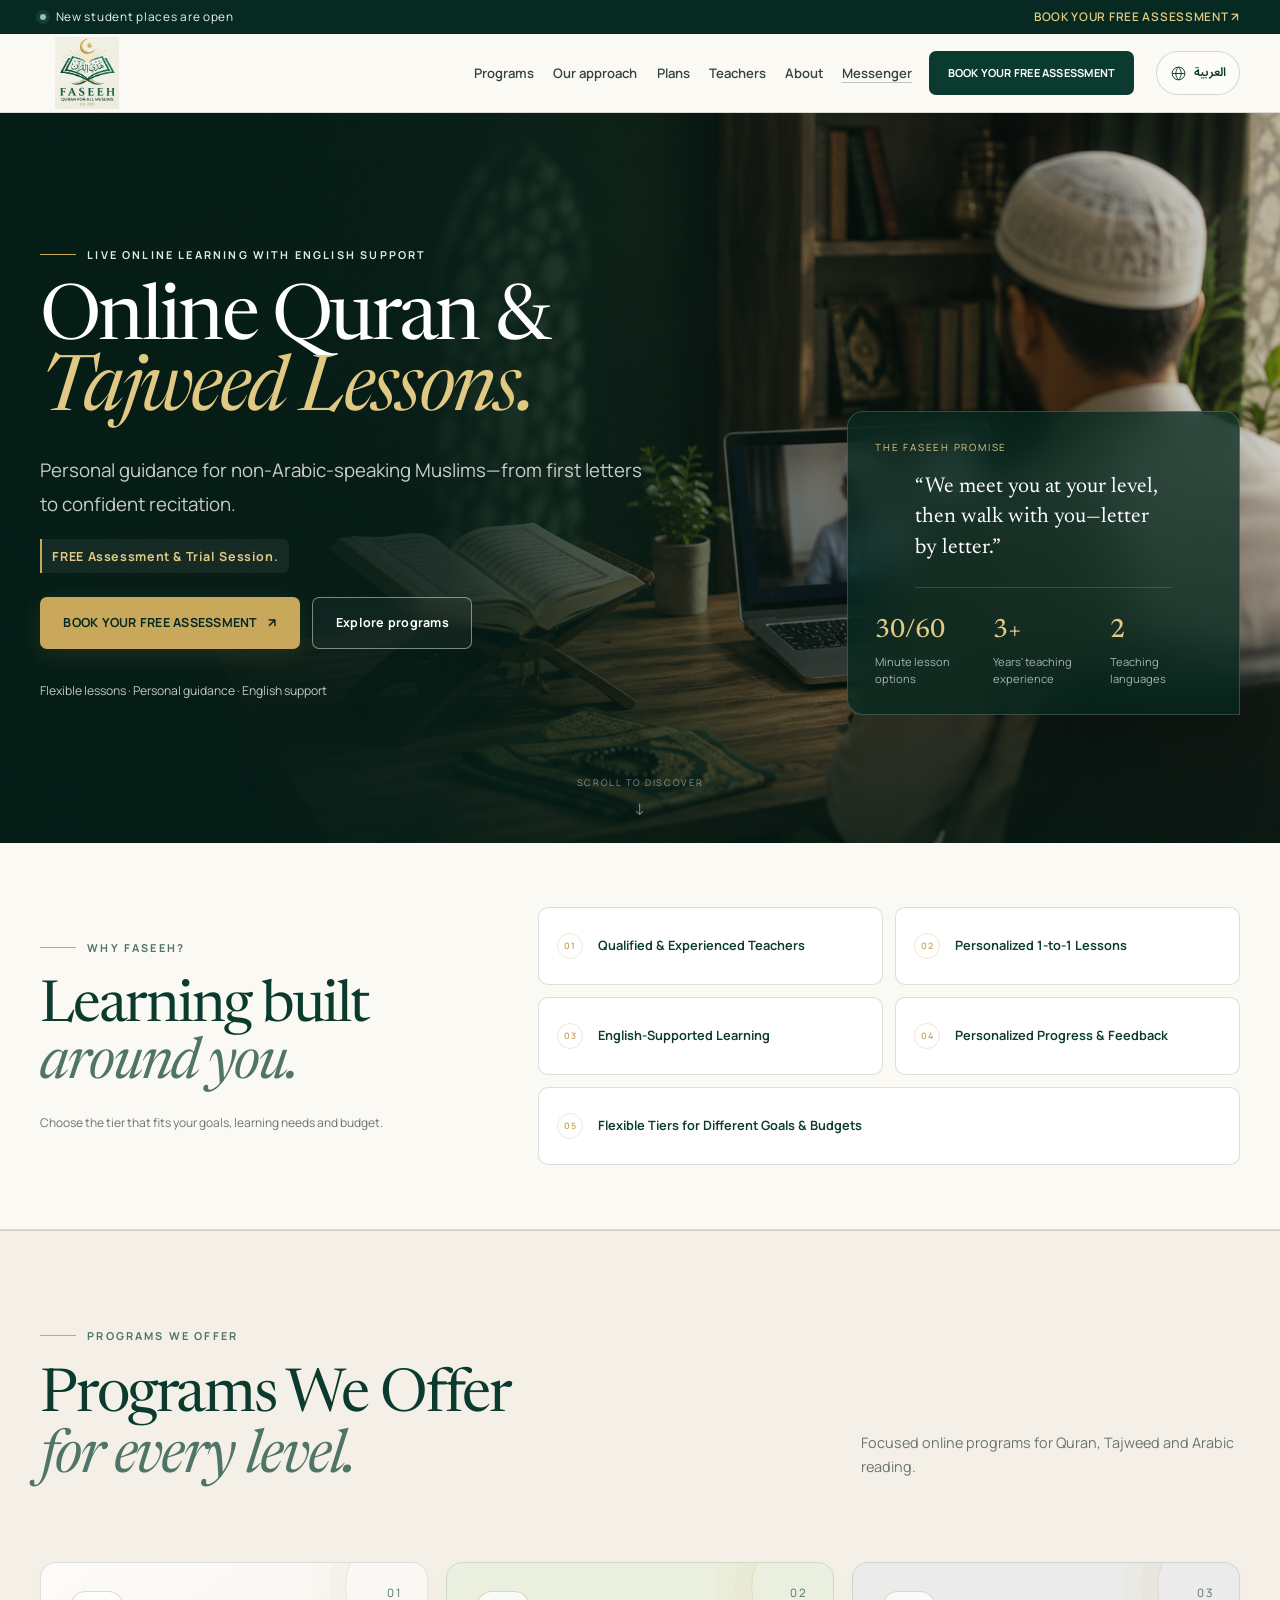
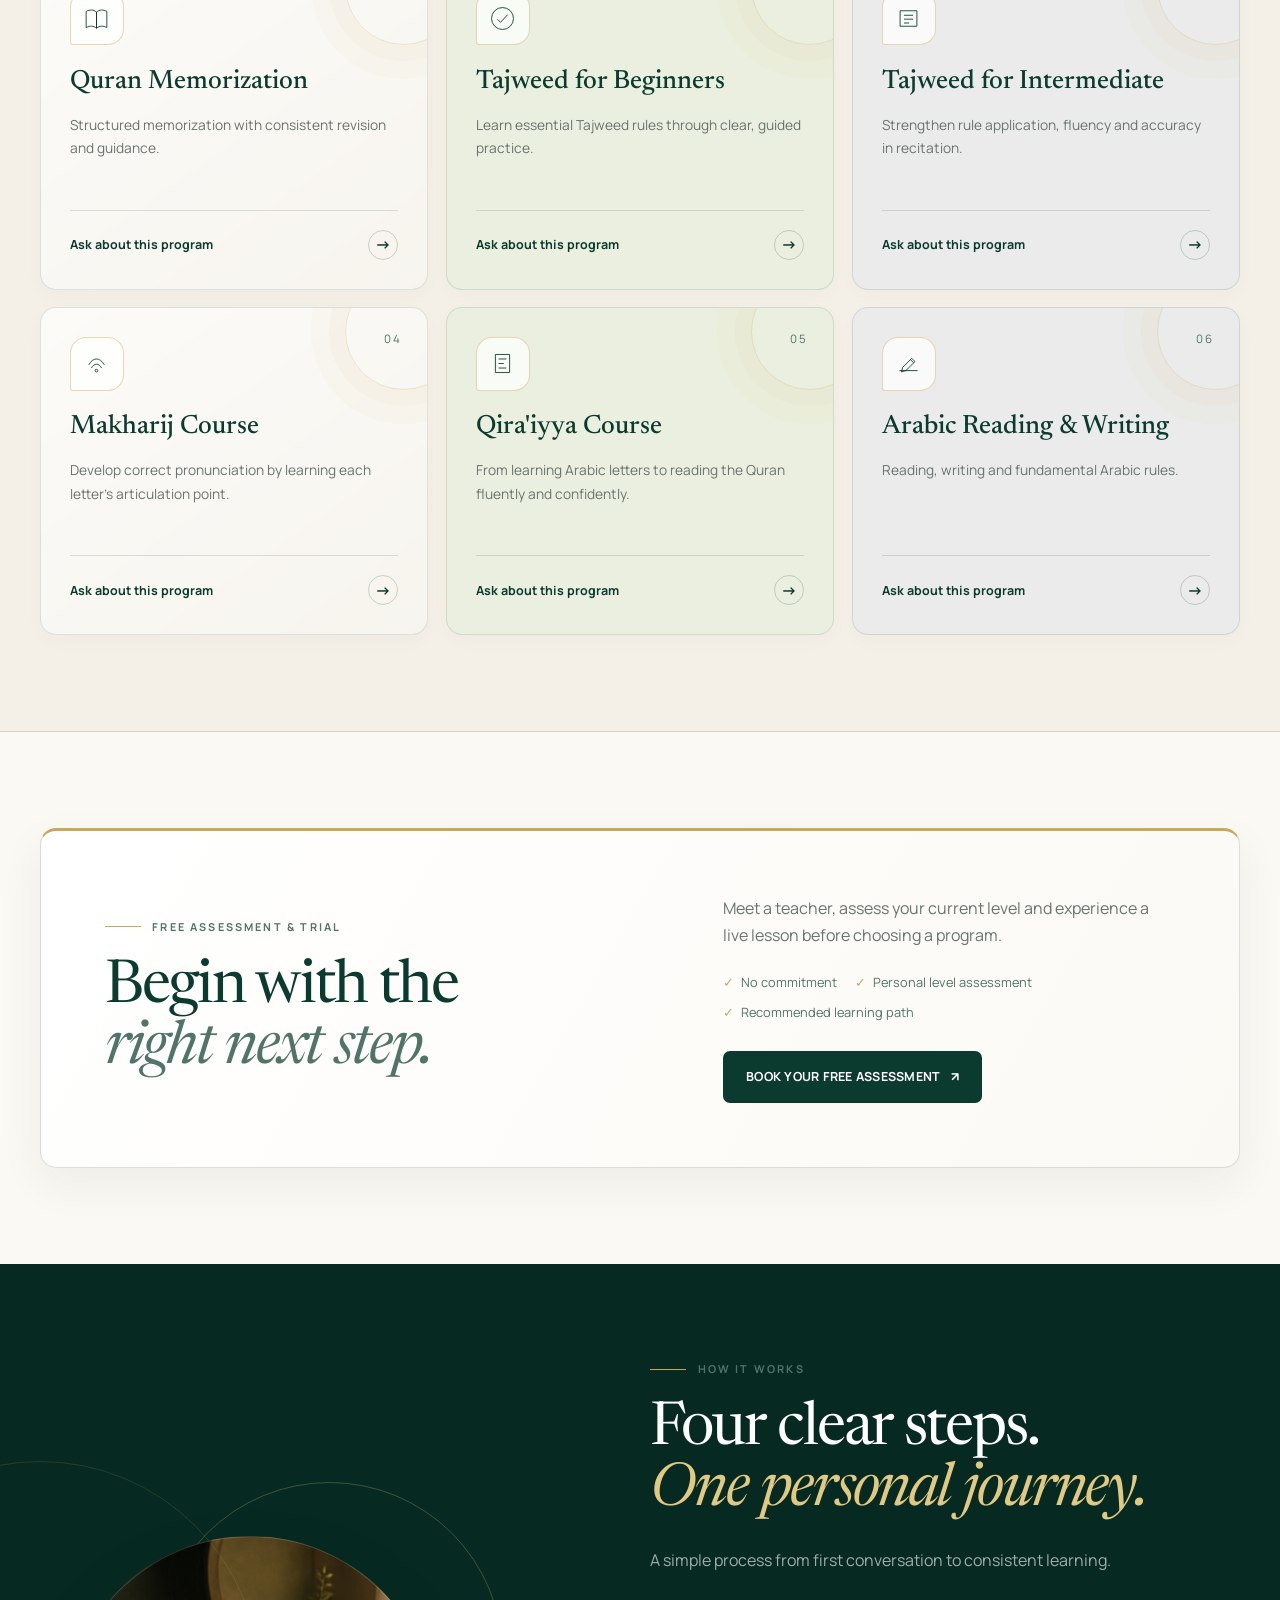
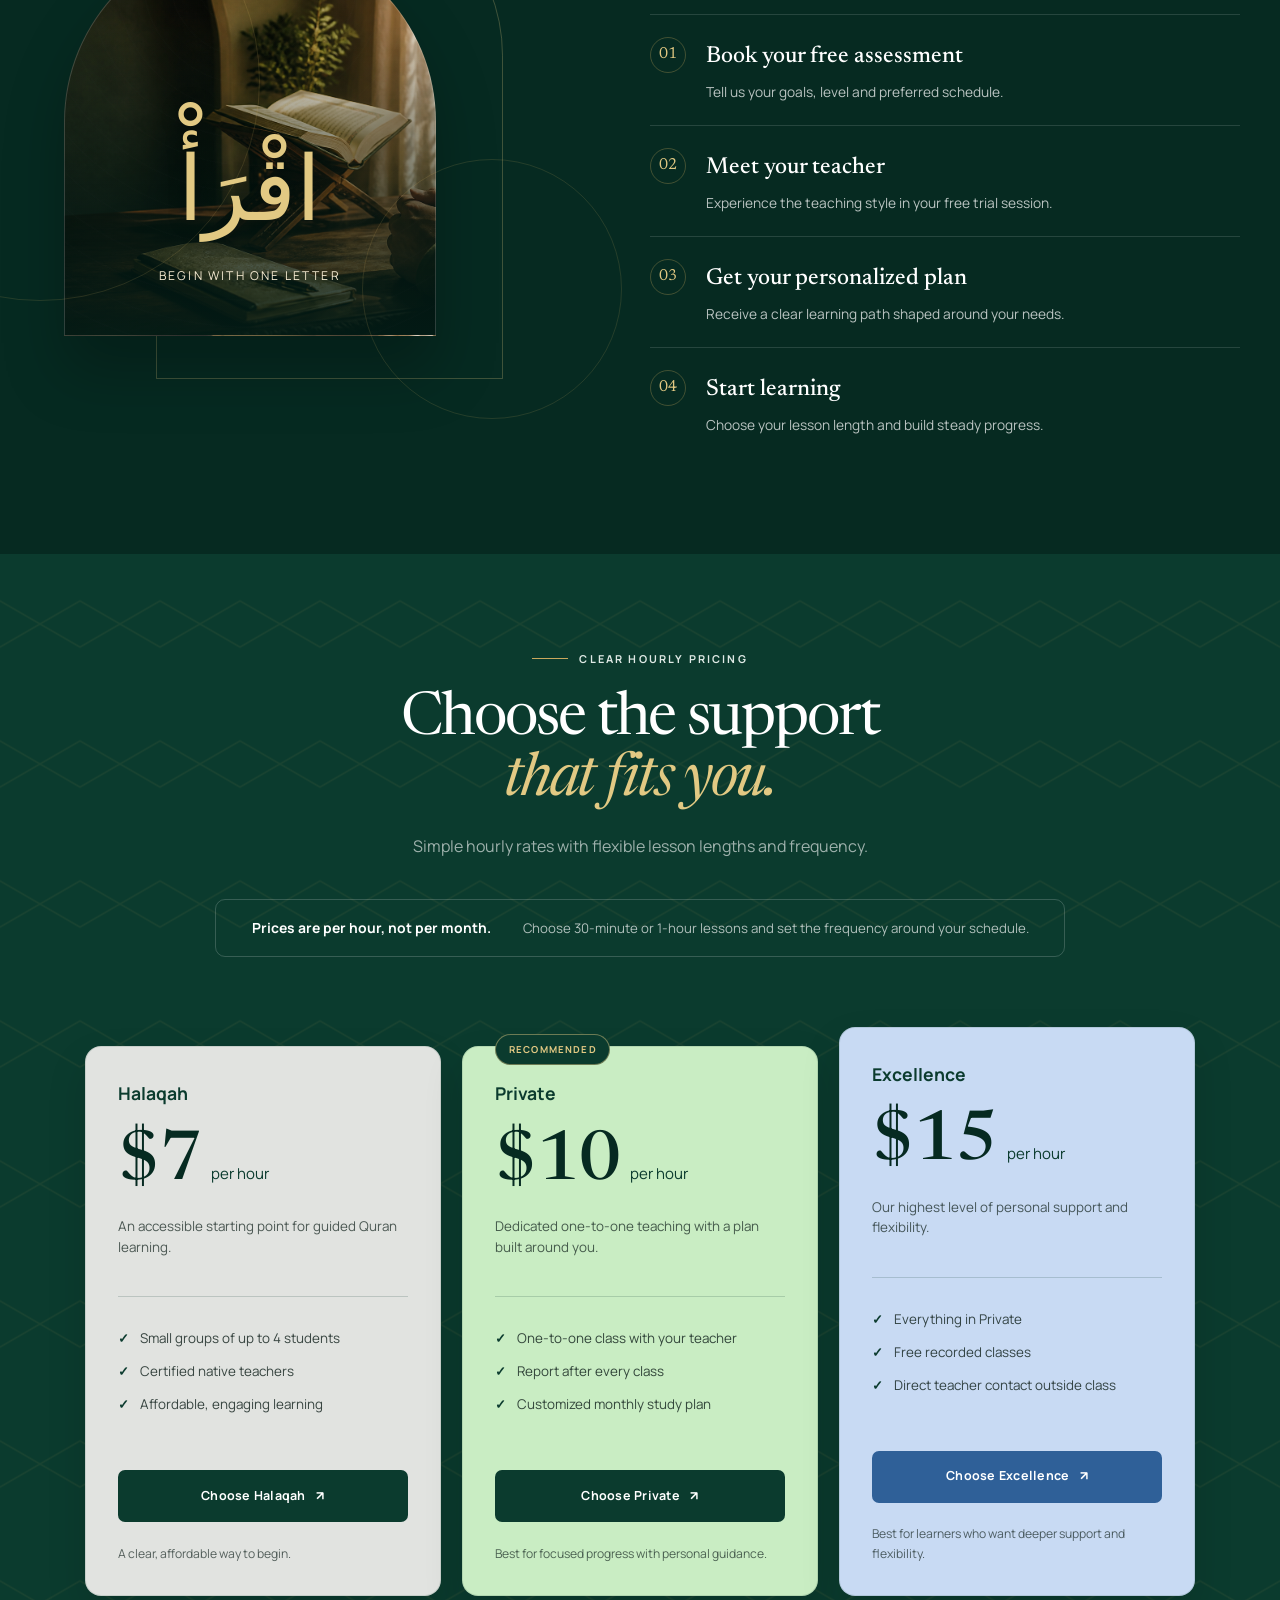
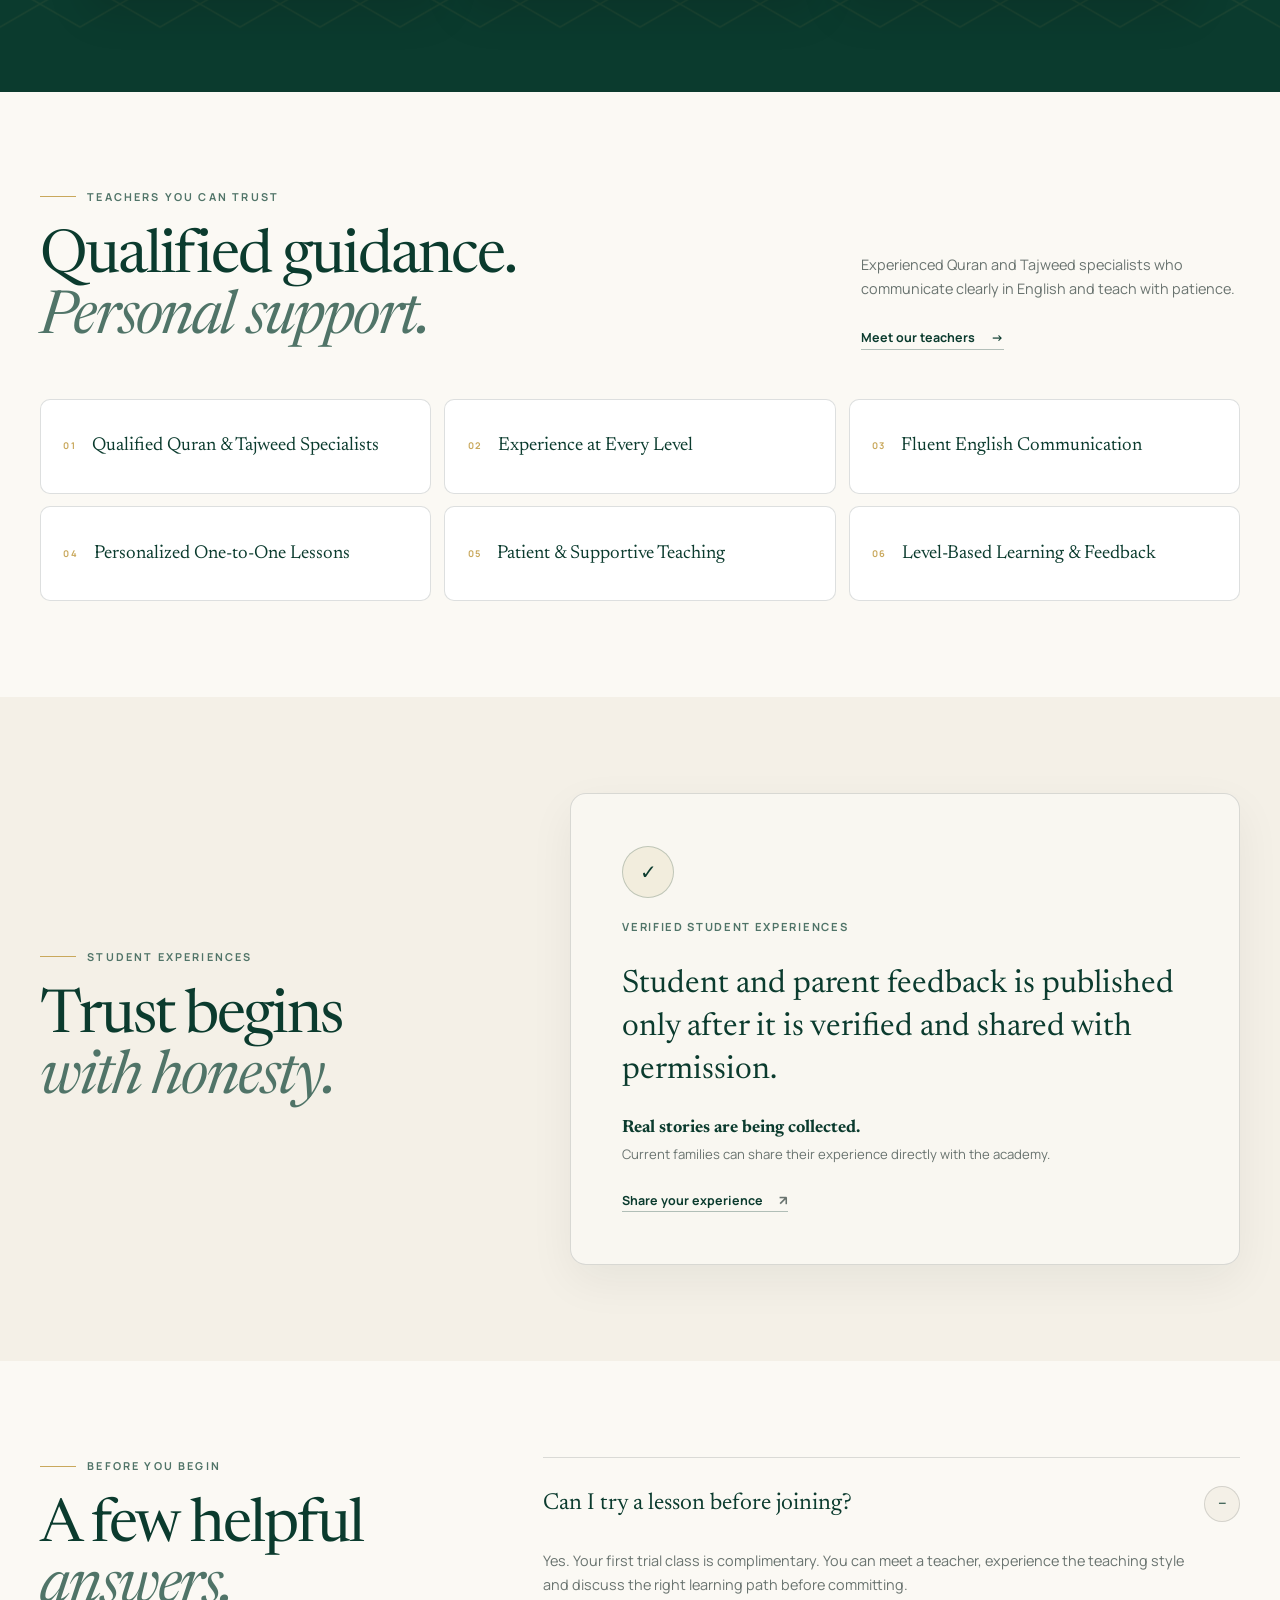
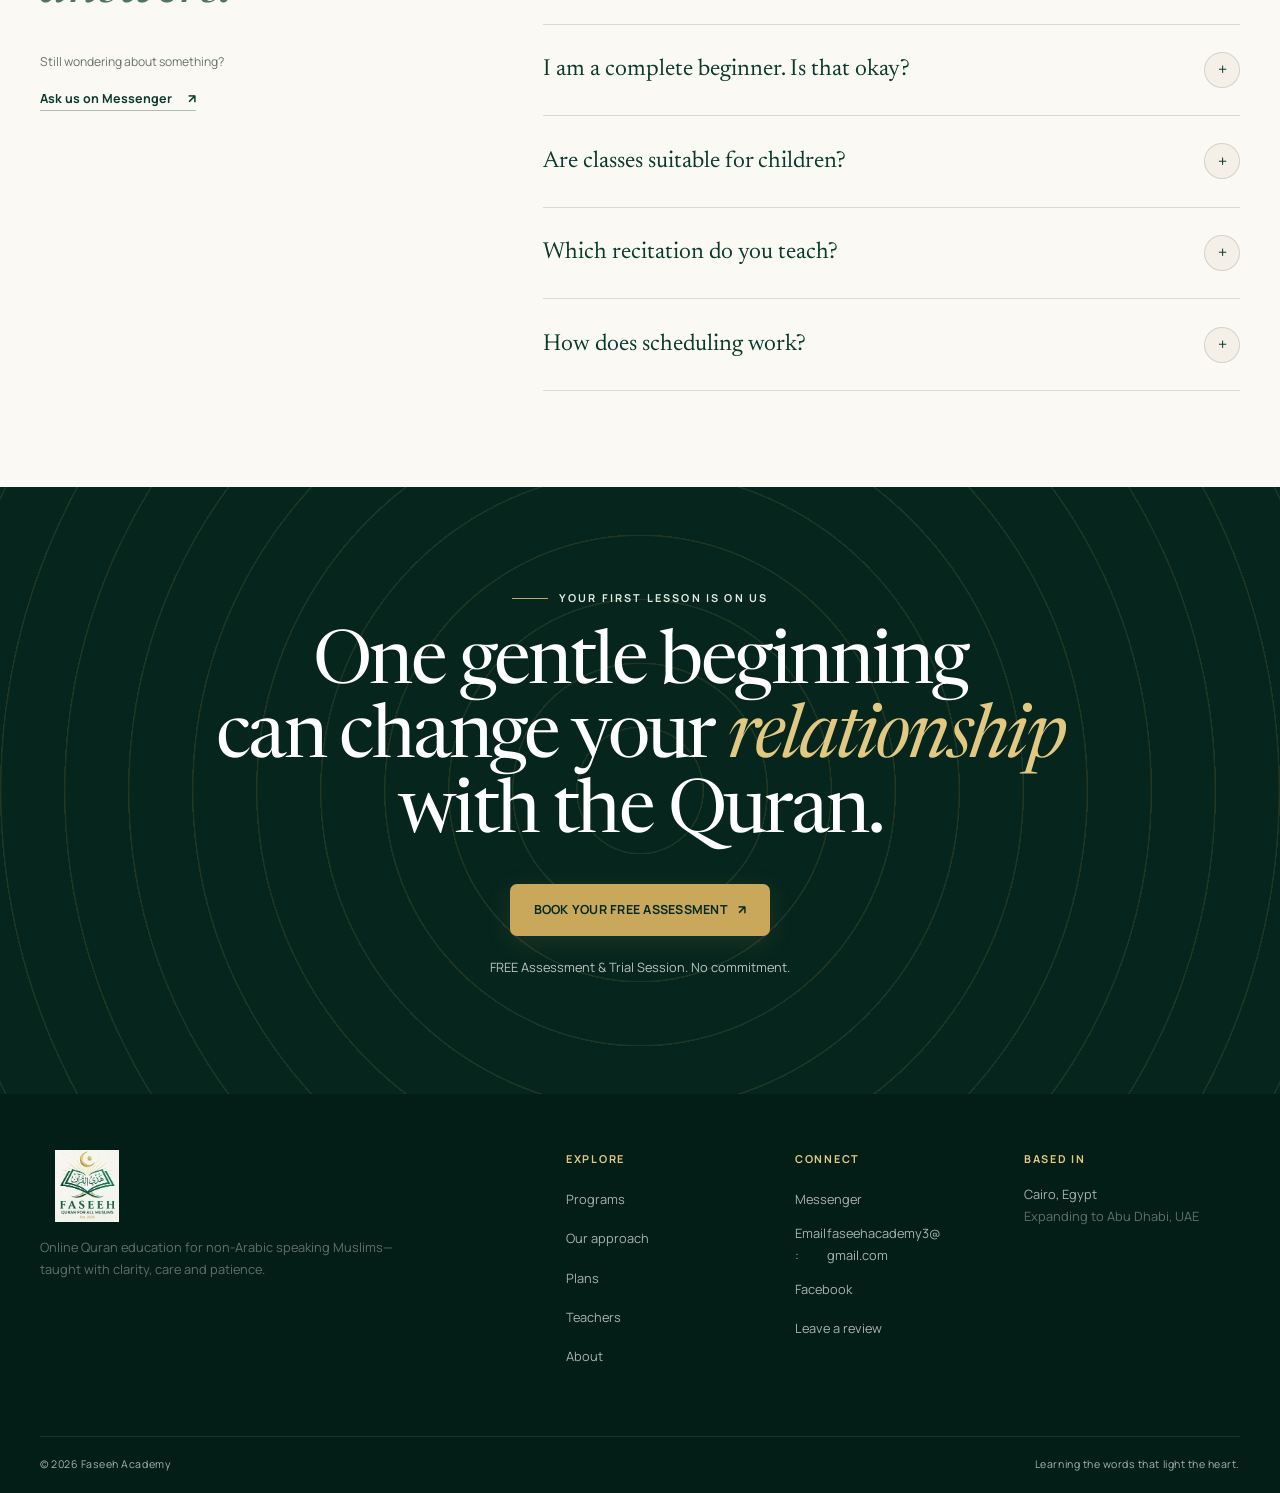
==== commit 3df9a6ea: "Polish mobile experience and add bilingual teacher templates" ====
--- a/index.html
+++ b/index.html
@@ -3,92 +3,95 @@
 <head>
   <meta charset="utf-8">
   <meta name="viewport" content="width=device-width, initial-scale=1">
-  <meta name="description" content="Personal online Quran, Tajweed and Arabic lessons for English-speaking Muslims. Learn one-to-one with patient teachers at Faseeh Academy.">
+  <meta name="description" content="Personal online Quran, Tajweed and Arabic lessons for English-speaking Muslims. Learn one-to-one with patient teachers at Faseeh Academy." data-i18n-content="home.description">
   <meta name="theme-color" content="#082f25">
-  <title>Online Quran &amp; Tajweed Lessons | Faseeh Academy</title>
+  <title data-i18n="home.title">Online Quran &amp; Tajweed Lessons | Faseeh Academy</title>
   <link rel="icon" href="images/favicon.svg" type="image/svg+xml">
   <link rel="preconnect" href="https://fonts.googleapis.com">
   <link rel="preconnect" href="https://fonts.gstatic.com" crossorigin>
   <link href="https://fonts.googleapis.com/css2?family=DM+Sans:wght@400;500;600;700&family=Manrope:wght@400;500;600;700&family=Newsreader:opsz,wght@6..72,400;6..72,500;6..72,600&display=swap" rel="stylesheet">
   <link rel="stylesheet" href="css/styles.css">
+  <link rel="stylesheet" href="css/refinements.css">
+  <link rel="stylesheet" href="css/i18n.css">
 </head>
 <body>
-  <a class="skip-link" href="#main">Skip to content</a>
+  <a class="skip-link" href="#main" data-i18n="site.skip">Skip to content</a>
 
   <div class="announcement">
     <div class="container announcement-inner">
-      <p><span class="status-dot" aria-hidden="true"></span> New student places are open</p>
-      <a href="https://m.me/61577487350894" target="_blank" rel="noopener noreferrer">BOOK YOUR FREE ASSESSMENT <span aria-hidden="true">↗</span></a>
+      <p data-i18n-text="site.openings"><span class="status-dot" aria-hidden="true"></span> New student places are open</p>
+      <a href="https://m.me/61577487350894" target="_blank" rel="noopener noreferrer" data-i18n-text="cta.assessment">BOOK YOUR FREE ASSESSMENT <span aria-hidden="true">↗</span></a>
     </div>
   </div>
 
   <header class="site-header" id="home">
-    <nav class="navbar container" aria-label="Primary navigation">
-      <a class="brand" href="index.html" aria-label="Faseeh Academy home">
-        <img src="images/logo.jpg" alt="Faseeh Academy — Quran for all Muslims" class="official-logo" width="92" height="68">
+    <nav class="navbar container" aria-label="Primary navigation" data-i18n-aria-label="nav.primary">
+      <a class="brand" href="index.html" aria-label="Faseeh Academy home" data-i18n-aria-label="site.home">
+        <img src="images/logo.jpg" alt="Faseeh Academy — Quran for all Muslims" class="official-logo" width="92" height="68" data-i18n-alt="site.logo">
       </a>
 
-      <button class="nav-toggle" type="button" aria-expanded="false" aria-controls="navMenu" aria-label="Open navigation">
+      <a class="language-switch" data-language-switch href="?lang=ar" lang="ar" hreflang="ar" aria-label="View this website in Arabic" data-i18n-aria-label="nav.languageArabic"><svg viewBox="0 0 24 24" aria-hidden="true" focusable="false"><circle cx="12" cy="12" r="9"/><path d="M3 12h18M12 3c-5 5-5 13 0 18M12 3c5 5 5 13 0 18"/></svg><span>العربية</span></a>
+      <button class="nav-toggle" type="button" aria-expanded="false" aria-controls="navMenu" aria-label="Open navigation" data-i18n-aria-label="nav.open">
         <span></span><span></span>
       </button>
 
       <div class="nav-menu" id="navMenu">
         <ul class="nav-links">
-          <li><a href="#programs">Programs</a></li>
-          <li><a href="#approach">Our approach</a></li>
-          <li><a href="#plans">Plans</a></li>
-          <li><a href="teachers.html">Teachers</a></li>
-          <li><a href="about.html">About</a></li>
+          <li><a href="#programs" data-i18n="nav.programs">Programs</a></li>
+          <li><a href="#approach" data-i18n="nav.approach">Our approach</a></li>
+          <li><a href="#plans" data-i18n="nav.plans">Plans</a></li>
+          <li><a href="teachers.html" data-i18n="nav.teachers">Teachers</a></li>
+          <li><a href="about.html" data-i18n="nav.about">About</a></li>
         </ul>
-        <a class="text-link nav-contact" href="https://m.me/61577487350894" target="_blank" rel="noopener noreferrer">Messenger</a>
-        <a class="btn btn-small btn-primary" href="https://m.me/61577487350894" target="_blank" rel="noopener noreferrer">BOOK YOUR FREE ASSESSMENT</a>
+        <a class="text-link nav-contact" href="https://m.me/61577487350894" target="_blank" rel="noopener noreferrer" data-i18n="nav.messenger">Messenger</a>
+        <a class="btn btn-small btn-primary" href="https://m.me/61577487350894" target="_blank" rel="noopener noreferrer" data-i18n="cta.assessment">BOOK YOUR FREE ASSESSMENT</a>
       </div>
     </nav>
   </header>
 
   <main id="main">
     <section class="hero">
-      <div class="hero-media" role="img" aria-label="A Muslim learner attending a live online Quran lesson with a teacher"></div>
+      <div class="hero-media" role="img" aria-label="A Muslim learner attending a live online Quran lesson with a teacher" data-i18n-aria-label="hero.image"></div>
       <div class="hero-shade"></div>
       <div class="container hero-inner">
         <div class="hero-copy reveal">
-          <p class="eyebrow eyebrow-light"><span></span> Live online learning with English support</p>
-          <h1>Online Quran &amp;<br><em>Tajweed Lessons.</em></h1>
-          <p class="hero-lead">Personal guidance for non-Arabic-speaking Muslims—from first letters to confident recitation.</p>
-          <p class="hero-offer">FREE Assessment &amp; Trial Session.</p>
+          <p class="eyebrow eyebrow-light" data-i18n-text="hero.eyebrow"><span></span> Live online learning with English support</p>
+          <h1 data-i18n-text="hero.title">Online Quran &amp;<br><em data-i18n="hero.titleEm">Tajweed Lessons.</em></h1>
+          <p class="hero-lead" data-i18n="hero.lead">Personal guidance for non-Arabic-speaking Muslims—from first letters to confident recitation.</p>
+          <p class="hero-offer" data-i18n="hero.offer">FREE Assessment &amp; Trial Session.</p>
           <div class="hero-actions">
-            <a class="btn btn-gold" href="https://m.me/61577487350894" target="_blank" rel="noopener noreferrer">BOOK YOUR FREE ASSESSMENT <span aria-hidden="true">↗</span></a>
-            <a class="btn btn-ghost" href="#programs">Explore programs</a>
-          </div>
-          <p class="micro-proof"><span class="student-faces" aria-hidden="true"><i>O</i><i>F</i><i>Y</i></span> Trusted by learners across the UK, US, Canada and beyond</p>
-        </div>
-
-        <aside class="hero-note reveal" aria-label="Academy highlights">
-          <p class="hero-note-label">The Faseeh promise</p>
-          <blockquote>“We meet you at your level, then walk with you—letter by letter.”</blockquote>
+            <a class="btn btn-gold" href="https://m.me/61577487350894" target="_blank" rel="noopener noreferrer" data-i18n-text="cta.assessment">BOOK YOUR FREE ASSESSMENT <span aria-hidden="true">↗</span></a>
+            <a class="btn btn-ghost" href="#programs" data-i18n="hero.explore">Explore programs</a>
+          </div>
+          <p class="micro-proof" data-i18n="hero.proof">Flexible lessons · Personal guidance · English support</p>
+        </div>
+
+        <aside class="hero-note reveal" aria-label="Academy highlights" data-i18n-aria-label="hero.highlights">
+          <p class="hero-note-label" data-i18n="hero.promise">The Faseeh promise</p>
+          <blockquote data-i18n="hero.quote">“We meet you at your level, then walk with you—letter by letter.”</blockquote>
           <div class="hero-note-stats">
-            <div><strong>30/60</strong><span>Minute lesson options</span></div>
-            <div><strong>4+</strong><span>Years' teaching experience</span></div>
-            <div><strong>2</strong><span>Teaching languages</span></div>
+            <div><strong>30/60</strong><span data-i18n="hero.minutes">Minute lesson options</span></div>
+            <div><strong>3+</strong><span data-i18n="hero.experience">Years' teaching experience</span></div>
+            <div><strong>2</strong><span data-i18n="hero.languages">Teaching languages</span></div>
           </div>
         </aside>
       </div>
-      <a class="scroll-cue" href="#programs"><span>Scroll to discover</span><i aria-hidden="true">↓</i></a>
+      <a class="scroll-cue" href="#programs"><span data-i18n="hero.scroll">Scroll to discover</span><i aria-hidden="true">↓</i></a>
     </section>
 
     <section class="why-faseeh" aria-labelledby="whyFaseehTitle">
       <div class="container why-faseeh-inner reveal">
         <div class="why-faseeh-heading">
-          <p class="eyebrow"><span></span> Why Faseeh?</p>
-          <h2 id="whyFaseehTitle">Learning built<br><em>around you.</em></h2>
-          <p>Choose the tier that fits your goals, learning needs and budget.</p>
+          <p class="eyebrow" data-i18n-text="why.eyebrow"><span></span> Why Faseeh?</p>
+          <h2 id="whyFaseehTitle" data-i18n-text="why.title">Learning built<br><em data-i18n="why.titleEm">around you.</em></h2>
+          <p data-i18n="why.intro">Choose the tier that fits your goals, learning needs and budget.</p>
         </div>
         <div class="why-faseeh-points">
-          <p><span aria-hidden="true">01</span>Qualified &amp; Experienced Teachers</p>
-          <p><span aria-hidden="true">02</span>Personalized 1-to-1 Lessons</p>
-          <p><span aria-hidden="true">03</span>English-Supported Learning</p>
-          <p><span aria-hidden="true">04</span>Personalized Progress &amp; Feedback</p>
-          <p><span aria-hidden="true">05</span>Flexible Tiers for Different Goals &amp; Budgets</p>
+          <p data-i18n-text="why.qualified"><span aria-hidden="true">01</span>Qualified &amp; Experienced Teachers</p>
+          <p data-i18n-text="why.personal"><span aria-hidden="true">02</span>Personalized 1-to-1 Lessons</p>
+          <p data-i18n-text="why.english"><span aria-hidden="true">03</span>English-Supported Learning</p>
+          <p data-i18n-text="why.feedback"><span aria-hidden="true">04</span>Personalized Progress &amp; Feedback</p>
+          <p data-i18n-text="why.tiers"><span aria-hidden="true">05</span>Flexible Tiers for Different Goals &amp; Budgets</p>
         </div>
       </div>
     </section>
@@ -97,10 +100,10 @@
       <div class="container">
         <div class="section-intro reveal">
           <div>
-            <p class="eyebrow"><span></span> Programs we offer</p>
-            <h2>Programs We Offer<br><em>for every level.</em></h2>
-          </div>
-          <p>Focused online programs for Quran, Tajweed and Arabic reading.</p>
+            <p class="eyebrow" data-i18n-text="programs.eyebrow"><span></span> Programs we offer</p>
+            <h2 data-i18n-text="programs.title">Programs We Offer<br><em data-i18n="programs.titleEm">for every level.</em></h2>
+          </div>
+          <p data-i18n="programs.intro">Focused online programs for Quran, Tajweed and Arabic reading.</p>
         </div>
 
         <div class="program-grid program-grid-six">
@@ -110,10 +113,10 @@
               <svg viewBox="0 0 48 48"><path d="M8 13c6-3 11-3 16 1v25c-5-4-10-4-16-1V13Zm32 0c-6-3-11-3-16 1v25c5-4 10-4 16-1V13Z"/><path d="M24 14v25"/></svg>
             </div>
             <div>
-              <h3>Quran Memorization</h3>
-              <p>Structured memorization with consistent revision and guidance.</p>
-            </div>
-            <a href="https://m.me/61577487350894" target="_blank" rel="noopener noreferrer" aria-label="Ask about Quran Memorization">Ask about this program <span>→</span></a>
+              <h3 data-i18n="programs.memorization">Quran Memorization</h3>
+              <p data-i18n="programs.memorizationDesc">Structured memorization with consistent revision and guidance.</p>
+            </div>
+            <a href="https://m.me/61577487350894" target="_blank" rel="noopener noreferrer" aria-label="Ask about Quran Memorization" data-i18n-text="programs.ask" data-i18n-aria-label="programs.memorizationAsk">Ask about this program <span>→</span></a>
           </article>
 
           <article class="program-card reveal">
@@ -122,10 +125,10 @@
               <svg viewBox="0 0 48 48"><circle cx="24" cy="24" r="17"/><path d="M16 25l5 5 11-12"/></svg>
             </div>
             <div>
-              <h3>Tajweed for Beginners</h3>
-              <p>Learn essential Tajweed rules through clear, guided practice.</p>
-            </div>
-            <a href="https://m.me/61577487350894" target="_blank" rel="noopener noreferrer" aria-label="Ask about Tajweed for Beginners">Ask about this program <span>→</span></a>
+              <h3 data-i18n="programs.beginner">Tajweed for Beginners</h3>
+              <p data-i18n="programs.beginnerDesc">Learn essential Tajweed rules through clear, guided practice.</p>
+            </div>
+            <a href="https://m.me/61577487350894" target="_blank" rel="noopener noreferrer" aria-label="Ask about Tajweed for Beginners" data-i18n-text="programs.ask" data-i18n-aria-label="programs.beginnerAsk">Ask about this program <span>→</span></a>
           </article>
 
           <article class="program-card reveal">
@@ -134,10 +137,10 @@
               <svg viewBox="0 0 48 48"><path d="M11 36V12h26v24H11Z"/><path d="M17 19h14M17 25h14M17 31h8"/></svg>
             </div>
             <div>
-              <h3>Tajweed for Intermediate</h3>
-              <p>Strengthen rule application, fluency and accuracy in recitation.</p>
-            </div>
-            <a href="https://m.me/61577487350894" target="_blank" rel="noopener noreferrer" aria-label="Ask about Tajweed for Intermediate">Ask about this program <span>→</span></a>
+              <h3 data-i18n="programs.intermediate">Tajweed for Intermediate</h3>
+              <p data-i18n="programs.intermediateDesc">Strengthen rule application, fluency and accuracy in recitation.</p>
+            </div>
+            <a href="https://m.me/61577487350894" target="_blank" rel="noopener noreferrer" aria-label="Ask about Tajweed for Intermediate" data-i18n-text="programs.ask" data-i18n-aria-label="programs.intermediateAsk">Ask about this program <span>→</span></a>
           </article>
 
           <article class="program-card reveal">
@@ -146,10 +149,10 @@
               <svg viewBox="0 0 48 48"><path d="M12 26c7-12 17-12 24 0M16 31c5-8 11-8 16 0"/><circle cx="24" cy="35" r="2"/></svg>
             </div>
             <div>
-              <h3>Makharij Course</h3>
-              <p>Develop correct pronunciation by learning each letter’s articulation point.</p>
-            </div>
-            <a href="https://m.me/61577487350894" target="_blank" rel="noopener noreferrer" aria-label="Ask about the Makharij Course">Ask about this program <span>→</span></a>
+              <h3 data-i18n="programs.makharij">Makharij Course</h3>
+              <p data-i18n="programs.makharijDesc">Develop correct pronunciation by learning each letter’s articulation point.</p>
+            </div>
+            <a href="https://m.me/61577487350894" target="_blank" rel="noopener noreferrer" aria-label="Ask about the Makharij Course" data-i18n-text="programs.ask" data-i18n-aria-label="programs.makharijAsk">Ask about this program <span>→</span></a>
           </article>
 
           <article class="program-card reveal">
@@ -158,10 +161,10 @@
               <svg viewBox="0 0 48 48"><path d="M13 10h22v28H13z"/><path d="M18 17h12M18 24h8M18 31h12"/></svg>
             </div>
             <div>
-              <h3>Qira'iyya Course</h3>
-              <p>From learning Arabic letters to reading the Quran fluently and confidently.</p>
-            </div>
-            <a href="https://m.me/61577487350894" target="_blank" rel="noopener noreferrer" aria-label="Ask about the Qira'iyya Course">Ask about this program <span>→</span></a>
+              <h3 data-i18n="programs.qiraiyya">Qira'iyya Course</h3>
+              <p data-i18n="programs.qiraiyyaDesc">From learning Arabic letters to reading the Quran fluently and confidently.</p>
+            </div>
+            <a href="https://m.me/61577487350894" target="_blank" rel="noopener noreferrer" aria-label="Ask about the Qira'iyya Course" data-i18n-text="programs.ask" data-i18n-aria-label="programs.qiraiyyaAsk">Ask about this program <span>→</span></a>
           </article>
 
           <article class="program-card reveal">
@@ -170,10 +173,10 @@
               <svg viewBox="0 0 48 48"><path d="M10 35h28M15 30l14-14 5 5-14 14-7 2 2-7Z"/><path d="m27 18 5 5"/></svg>
             </div>
             <div>
-              <h3>Arabic Reading &amp; Writing</h3>
-              <p>Reading, writing and fundamental Arabic rules.</p>
-            </div>
-            <a href="https://m.me/61577487350894" target="_blank" rel="noopener noreferrer" aria-label="Ask about Arabic Reading and Writing">Ask about this program <span>→</span></a>
+              <h3 data-i18n="programs.arabic">Arabic Reading &amp; Writing</h3>
+              <p data-i18n="programs.arabicDesc">Reading, writing and fundamental Arabic rules.</p>
+            </div>
+            <a href="https://m.me/61577487350894" target="_blank" rel="noopener noreferrer" aria-label="Ask about Arabic Reading and Writing" data-i18n-text="programs.ask" data-i18n-aria-label="programs.arabicAsk">Ask about this program <span>→</span></a>
           </article>
         </div>
       </div>
@@ -182,13 +185,13 @@
     <section class="section assessment" id="assessment">
       <div class="container assessment-box reveal">
         <div>
-          <p class="eyebrow"><span></span> Free assessment &amp; trial</p>
-          <h2>Begin with the<br><em>right next step.</em></h2>
+          <p class="eyebrow" data-i18n-text="assessment.eyebrow"><span></span> Free assessment &amp; trial</p>
+          <h2 data-i18n-text="assessment.title">Begin with the<br><em data-i18n="assessment.titleEm">right next step.</em></h2>
         </div>
         <div class="assessment-copy">
-          <p>Meet a teacher, assess your current level and experience a live lesson before choosing a program.</p>
-          <ul><li>No commitment</li><li>Personal level assessment</li><li>Recommended learning path</li></ul>
-          <a class="btn btn-primary" href="https://m.me/61577487350894" target="_blank" rel="noopener noreferrer">BOOK YOUR FREE ASSESSMENT <span aria-hidden="true">↗</span></a>
+          <p data-i18n="assessment.intro">Meet a teacher, assess your current level and experience a live lesson before choosing a program.</p>
+          <ul><li data-i18n="assessment.noCommitment">No commitment</li><li data-i18n="assessment.level">Personal level assessment</li><li data-i18n="assessment.path">Recommended learning path</li></ul>
+          <a class="btn btn-primary" href="https://m.me/61577487350894" target="_blank" rel="noopener noreferrer" data-i18n-text="cta.assessment">BOOK YOUR FREE ASSESSMENT <span aria-hidden="true">↗</span></a>
         </div>
       </div>
     </section>
@@ -199,21 +202,21 @@
           <div class="arch arch-back"></div>
           <div class="arch arch-front">
             <p>اقْرَأْ</p>
-            <span>Begin with one letter</span>
+            <span data-i18n="approach.visual">Begin with one letter</span>
           </div>
           <div class="orbit orbit-one"></div>
           <div class="orbit orbit-two"></div>
         </div>
 
         <div class="approach-copy">
-          <p class="eyebrow reveal"><span></span> How it works</p>
-          <h2 class="reveal">Four clear steps.<br><em>One personal journey.</em></h2>
-          <p class="approach-lead reveal">A simple process from first conversation to consistent learning.</p>
+          <p class="eyebrow reveal" data-i18n-text="approach.eyebrow"><span></span> How it works</p>
+          <h2 class="reveal" data-i18n-text="approach.title">Four clear steps.<br><em data-i18n="approach.titleEm">One personal journey.</em></h2>
+          <p class="approach-lead reveal" data-i18n="approach.intro">A simple process from first conversation to consistent learning.</p>
           <ol class="method-list">
-            <li class="reveal"><span>01</span><div><h3>Book your free assessment</h3><p>Tell us your goals, level and preferred schedule.</p></div></li>
-            <li class="reveal"><span>02</span><div><h3>Meet your teacher</h3><p>Experience the teaching style in your free trial session.</p></div></li>
-            <li class="reveal"><span>03</span><div><h3>Get your personalized plan</h3><p>Receive a clear learning path shaped around your needs.</p></div></li>
-            <li class="reveal"><span>04</span><div><h3>Start learning</h3><p>Choose your lesson length and build steady progress.</p></div></li>
+            <li class="reveal"><span>01</span><div><h3 data-i18n="approach.step1">Book your free assessment</h3><p data-i18n="approach.step1Desc">Tell us your goals, level and preferred schedule.</p></div></li>
+            <li class="reveal"><span>02</span><div><h3 data-i18n="approach.step2">Meet your teacher</h3><p data-i18n="approach.step2Desc">Experience the teaching style in your free trial session.</p></div></li>
+            <li class="reveal"><span>03</span><div><h3 data-i18n="approach.step3">Get your personalized plan</h3><p data-i18n="approach.step3Desc">Receive a clear learning path shaped around your needs.</p></div></li>
+            <li class="reveal"><span>04</span><div><h3 data-i18n="approach.step4">Start learning</h3><p data-i18n="approach.step4Desc">Choose your lesson length and build steady progress.</p></div></li>
           </ol>
         </div>
       </div>
@@ -222,43 +225,43 @@
     <section class="section plans" id="plans">
       <div class="container">
         <div class="plans-heading reveal">
-          <p class="eyebrow eyebrow-light"><span></span> Clear hourly pricing</p>
-          <h2>Choose the support<br><em>that fits you.</em></h2>
-          <p>Simple hourly rates with flexible lesson lengths and frequency.</p>
+          <p class="eyebrow eyebrow-light" data-i18n-text="pricing.eyebrow"><span></span> Clear hourly pricing</p>
+          <h2 data-i18n-text="pricing.title">Choose the support<br><em data-i18n="pricing.titleEm">that fits you.</em></h2>
+          <p data-i18n="pricing.intro">Simple hourly rates with flexible lesson lengths and frequency.</p>
         </div>
 
         <div class="pricing-clarity reveal">
-          <strong>Prices are per hour, not per month.</strong>
-          <span>Choose 30-minute or 1-hour lessons and set the frequency around your schedule.</span>
+          <strong data-i18n="pricing.clarity">Prices are per hour, not per month.</strong>
+          <span data-i18n="pricing.schedule">Choose 30-minute or 1-hour lessons and set the frequency around your schedule.</span>
         </div>
 
         <div class="tier-grid reveal">
           <article class="price-card tier-halaqah">
-            <p class="price-name">Halaqah</p>
-            <div class="price"><strong>$7</strong><span>per hour</span></div>
-            <p class="tier-intro">An accessible starting point for guided Quran learning.</p>
-            <ul><li>Small groups of up to 4 students</li><li>Certified native teachers</li><li>Affordable, engaging learning</li></ul>
-            <a class="btn btn-tier" href="https://m.me/61577487350894" target="_blank" rel="noopener noreferrer">Choose Halaqah <span aria-hidden="true">↗</span></a>
-            <p class="tier-best">A clear, affordable way to begin.</p>
+            <p class="price-name" data-i18n="pricing.halaqah">Halaqah</p>
+            <div class="price"><strong>$7</strong><span data-i18n="pricing.unit">per hour</span></div>
+            <p class="tier-intro" data-i18n="pricing.halaqahDesc">An accessible starting point for guided Quran learning.</p>
+            <ul><li data-i18n="pricing.group">Small groups of up to 4 students</li><li data-i18n="pricing.native">Certified native teachers</li><li data-i18n="pricing.affordable">Affordable, engaging learning</li></ul>
+            <a class="btn btn-tier" href="https://m.me/61577487350894" target="_blank" rel="noopener noreferrer" data-i18n-text="pricing.chooseHalaqah">Choose Halaqah <span aria-hidden="true">↗</span></a>
+            <p class="tier-best" data-i18n="pricing.halaqahBest">A clear, affordable way to begin.</p>
           </article>
 
           <article class="price-card tier-private">
-            <p class="price-badge">Most chosen</p>
-            <p class="price-name">Private</p>
-            <div class="price"><strong>$10</strong><span>per hour</span></div>
-            <p class="tier-intro">Dedicated one-to-one teaching with a plan built around you.</p>
-            <ul><li>One-to-one class with your teacher</li><li>Report after every class</li><li>Customized monthly study plan</li></ul>
-            <a class="btn btn-tier" href="https://m.me/61577487350894" target="_blank" rel="noopener noreferrer">Choose Private <span aria-hidden="true">↗</span></a>
-            <p class="tier-best">Best for focused progress with personal guidance.</p>
+            <p class="price-badge" data-i18n="pricing.popular">Recommended</p>
+            <p class="price-name" data-i18n="pricing.private">Private</p>
+            <div class="price"><strong>$10</strong><span data-i18n="pricing.unit">per hour</span></div>
+            <p class="tier-intro" data-i18n="pricing.privateDesc">Dedicated one-to-one teaching with a plan built around you.</p>
+            <ul><li data-i18n="pricing.oneToOne">One-to-one class with your teacher</li><li data-i18n="pricing.report">Report after every class</li><li data-i18n="pricing.studyPlan">Customized monthly study plan</li></ul>
+            <a class="btn btn-tier" href="https://m.me/61577487350894" target="_blank" rel="noopener noreferrer" data-i18n-text="pricing.choosePrivate">Choose Private <span aria-hidden="true">↗</span></a>
+            <p class="tier-best" data-i18n="pricing.privateBest">Best for focused progress with personal guidance.</p>
           </article>
 
           <article class="price-card tier-excellence">
-            <p class="price-name">Excellence</p>
-            <div class="price"><strong>$15</strong><span>per hour</span></div>
-            <p class="tier-intro">Our highest level of personal support and flexibility.</p>
-            <ul><li>Everything in Private</li><li>Free recorded classes</li><li>Direct teacher contact outside class</li></ul>
-            <a class="btn btn-tier" href="https://m.me/61577487350894" target="_blank" rel="noopener noreferrer">Choose Excellence <span aria-hidden="true">↗</span></a>
-            <p class="tier-best">Best for learners who want deeper support and flexibility.</p>
+            <p class="price-name" data-i18n="pricing.excellence">Excellence</p>
+            <div class="price"><strong>$15</strong><span data-i18n="pricing.unit">per hour</span></div>
+            <p class="tier-intro" data-i18n="pricing.excellenceDesc">Our highest level of personal support and flexibility.</p>
+            <ul><li data-i18n="pricing.everything">Everything in Private</li><li data-i18n="pricing.recordings">Free recorded classes</li><li data-i18n="pricing.contact">Direct teacher contact outside class</li></ul>
+            <a class="btn btn-tier" href="https://m.me/61577487350894" target="_blank" rel="noopener noreferrer" data-i18n-text="pricing.chooseExcellence">Choose Excellence <span aria-hidden="true">↗</span></a>
+            <p class="tier-best" data-i18n="pricing.excellenceBest">Best for learners who want deeper support and flexibility.</p>
           </article>
         </div>
       </div>
@@ -268,21 +271,21 @@
       <div class="container">
         <div class="section-intro compact-intro reveal">
           <div>
-            <p class="eyebrow"><span></span> Teachers you can trust</p>
-            <h2>Qualified guidance.<br><em>Personal support.</em></h2>
+            <p class="eyebrow" data-i18n-text="teachers.eyebrow"><span></span> Teachers you can trust</p>
+            <h2 data-i18n-text="teachers.title">Qualified guidance.<br><em data-i18n="teachers.titleEm">Personal support.</em></h2>
           </div>
           <div class="section-intro-side">
-            <p>Experienced Quran and Tajweed specialists who communicate clearly in English and teach with patience.</p>
-            <a class="arrow-link" href="teachers.html">Meet our teachers <span aria-hidden="true">→</span></a>
+            <p data-i18n="teachers.intro">Experienced Quran and Tajweed specialists who communicate clearly in English and teach with patience.</p>
+            <a class="arrow-link" href="teachers.html" data-i18n-text="teachers.meet">Meet our teachers <span aria-hidden="true">→</span></a>
           </div>
         </div>
         <div class="benefits-grid reveal">
-          <p><span>01</span>Qualified Quran &amp; Tajweed Specialists</p>
-          <p><span>02</span>4+ Years of Teaching Experience</p>
-          <p><span>03</span>Fluent English Communication</p>
-          <p><span>04</span>Personalized One-to-One Lessons</p>
-          <p><span>05</span>Patient &amp; Supportive Teaching</p>
-          <p><span>06</span>Level-Based Learning &amp; Feedback</p>
+          <p data-i18n-text="teachers.qualified"><span>01</span>Qualified Quran &amp; Tajweed Specialists</p>
+          <p data-i18n-text="teachers.experience"><span>02</span>Experience at Every Level</p>
+          <p data-i18n-text="teachers.english"><span>03</span>Fluent English Communication</p>
+          <p data-i18n-text="teachers.personal"><span>04</span>Personalized One-to-One Lessons</p>
+          <p data-i18n-text="teachers.patient"><span>05</span>Patient &amp; Supportive Teaching</p>
+          <p data-i18n-text="teachers.levelFeedback"><span>06</span>Level-Based Learning &amp; Feedback</p>
         </div>
       </div>
     </section>
@@ -290,16 +293,16 @@
     <section class="section stories">
       <div class="container stories-grid">
         <div class="stories-heading reveal">
-          <p class="eyebrow"><span></span> Student experiences</p>
-          <h2>Trust begins<br><em>with honesty.</em></h2>
+          <p class="eyebrow" data-i18n-text="stories.eyebrow"><span></span> Student experiences</p>
+          <h2 data-i18n-text="stories.title">Trust begins<br><em data-i18n="stories.titleEm">with honesty.</em></h2>
         </div>
         <div class="story-slider reveal" data-story-slider>
           <article class="story active verified-review-notice">
             <div class="trust-seal" aria-hidden="true">✓</div>
-            <p class="review-policy">Verified student experiences</p>
-            <blockquote>Student and parent feedback is published only after it is verified and shared with permission.</blockquote>
-            <p><strong>Real stories are being collected.</strong><span>Current families can share their experience directly with the academy.</span></p>
-            <a class="arrow-link" href="https://m.me/61577487350894" target="_blank" rel="noopener noreferrer">Share your experience <span aria-hidden="true">↗</span></a>
+            <p class="review-policy" data-i18n="stories.verified">Verified student experiences</p>
+            <blockquote data-i18n="stories.policy">Student and parent feedback is published only after it is verified and shared with permission.</blockquote>
+            <p><strong data-i18n="stories.collecting">Real stories are being collected.</strong><span data-i18n="stories.families">Current families can share their experience directly with the academy.</span></p>
+            <a class="arrow-link" href="https://m.me/61577487350894" target="_blank" rel="noopener noreferrer" data-i18n-text="stories.share">Share your experience <span aria-hidden="true">↗</span></a>
           </article>
         </div>
       </div>
@@ -308,17 +311,17 @@
     <section class="section faq" id="faq">
       <div class="container faq-grid">
         <div class="faq-heading reveal">
-          <p class="eyebrow"><span></span> Before you begin</p>
-          <h2>A few helpful<br><em>answers.</em></h2>
-          <p>Still wondering about something?</p>
-          <a class="arrow-link" href="https://m.me/61577487350894" target="_blank" rel="noopener noreferrer">Ask us on Messenger <span>↗</span></a>
+          <p class="eyebrow" data-i18n-text="faq.eyebrow"><span></span> Before you begin</p>
+          <h2 data-i18n-text="faq.title">A few helpful<br><em data-i18n="faq.titleEm">answers.</em></h2>
+          <p data-i18n="faq.more">Still wondering about something?</p>
+          <a class="arrow-link" href="https://m.me/61577487350894" target="_blank" rel="noopener noreferrer" data-i18n-text="faq.ask">Ask us on Messenger <span>↗</span></a>
         </div>
         <div class="faq-list reveal">
-          <article class="faq-item open"><button type="button" aria-expanded="true"><span>Can I try a lesson before joining?</span><i>−</i></button><div><p>Yes. Your first trial class is complimentary. You can meet a teacher, experience the teaching style and discuss the right learning path before committing.</p></div></article>
-          <article class="faq-item"><button type="button" aria-expanded="false"><span>I am a complete beginner. Is that okay?</span><i>+</i></button><div><p>Absolutely. Many Faseeh learners begin with little or no Arabic. Lessons start at your current level and build step by step.</p></div></article>
-          <article class="faq-item"><button type="button" aria-expanded="false"><span>Are classes suitable for children?</span><i>+</i></button><div><p>Yes. We offer focused 30-minute one-to-one sessions for children, with teachers who use a warm, age-appropriate approach.</p></div></article>
-          <article class="faq-item"><button type="button" aria-expanded="false"><span>Which recitation do you teach?</span><i>+</i></button><div><p>We currently teach Riwayat Hafs ‘an Asim, the most widely recited narration of the Quran worldwide.</p></div></article>
-          <article class="faq-item"><button type="button" aria-expanded="false"><span>How does scheduling work?</span><i>+</i></button><div><p>We arrange a consistent weekly schedule around teacher availability and your time zone. Message us and we will help find a suitable rhythm.</p></div></article>
+          <article class="faq-item open"><button type="button" aria-expanded="true"><span data-i18n="faq.q1">Can I try a lesson before joining?</span><i>−</i></button><div><p data-i18n="faq.a1">Yes. Your first trial class is complimentary. You can meet a teacher, experience the teaching style and discuss the right learning path before committing.</p></div></article>
+          <article class="faq-item"><button type="button" aria-expanded="false"><span data-i18n="faq.q2">I am a complete beginner. Is that okay?</span><i>+</i></button><div><p data-i18n="faq.a2">Absolutely. Many Faseeh learners begin with little or no Arabic. Lessons start at your current level and build step by step.</p></div></article>
+          <article class="faq-item"><button type="button" aria-expanded="false"><span data-i18n="faq.q3">Are classes suitable for children?</span><i>+</i></button><div><p data-i18n="faq.a3">Yes. We offer focused 30-minute one-to-one sessions for children, with teachers who use a warm, age-appropriate approach.</p></div></article>
+          <article class="faq-item"><button type="button" aria-expanded="false"><span data-i18n="faq.q4">Which recitation do you teach?</span><i>+</i></button><div><p data-i18n="faq.a4">We currently teach Riwayat Hafs ‘an Asim, the most widely recited narration of the Quran worldwide.</p></div></article>
+          <article class="faq-item"><button type="button" aria-expanded="false"><span data-i18n="faq.q5">How does scheduling work?</span><i>+</i></button><div><p data-i18n="faq.a5">We arrange a consistent weekly schedule around teacher availability and your time zone. Message us and we will help find a suitable rhythm.</p></div></article>
         </div>
       </div>
     </section>
@@ -326,10 +329,10 @@
     <section class="closing-cta" id="contact">
       <div class="closing-pattern" aria-hidden="true"></div>
       <div class="container closing-inner reveal">
-        <p class="eyebrow eyebrow-light"><span></span> Your first lesson is on us</p>
-        <h2>One gentle beginning<br>can change your <em>relationship</em><br>with the Quran.</h2>
-        <a class="btn btn-gold" href="https://m.me/61577487350894" target="_blank" rel="noopener noreferrer">BOOK YOUR FREE ASSESSMENT <span aria-hidden="true">↗</span></a>
-        <p>FREE Assessment &amp; Trial Session. No commitment.</p>
+        <p class="eyebrow eyebrow-light" data-i18n-text="closing.eyebrow"><span></span> Your first lesson is on us</p>
+        <h2 data-i18n-text="closing.title1|closing.title2|closing.title3">One gentle beginning<br>can change your <em data-i18n="closing.titleEm">relationship</em><br>with the Quran.</h2>
+        <a class="btn btn-gold" href="https://m.me/61577487350894" target="_blank" rel="noopener noreferrer" data-i18n-text="cta.assessment">BOOK YOUR FREE ASSESSMENT <span aria-hidden="true">↗</span></a>
+        <p data-i18n="closing.noCommitment">FREE Assessment &amp; Trial Session. No commitment.</p>
       </div>
     </section>
   </main>
@@ -337,16 +340,18 @@
   <footer class="footer">
     <div class="container footer-main">
       <div class="footer-brand">
-        <a class="brand brand-light" href="#home"><img src="images/logo.jpg" alt="Faseeh Academy — Quran for all Muslims" class="official-logo" width="92" height="68"></a>
-        <p><span class="footer-tagline">Online Quran education for non-Arabic speaking Muslims—taught with clarity, care and patience.</span><span class="mobile-location">Cairo, Egypt · Online worldwide</span></p>
-      </div>
-      <div><h3>Explore</h3><ul><li><a href="#programs">Programs</a></li><li><a href="#approach">Our approach</a></li><li><a href="#plans">Plans</a></li><li><a href="teachers.html">Teachers</a></li><li><a href="about.html">About</a></li></ul></div>
-      <div><h3>Connect</h3><ul><li><a href="https://m.me/61577487350894" target="_blank" rel="noopener noreferrer">Messenger</a></li><li><a href="mailto:faseehacademy3@gmail.com">Email: faseehacademy3@gmail.com</a></li><li><a href="https://facebook.com/faseehacademy" target="_blank" rel="noopener noreferrer">Facebook</a></li><li><a href="leave-review.html">Leave a review</a></li></ul></div>
-      <div><h3>Based in</h3><p>Cairo, Egypt<br><span>Expanding to Abu Dhabi, UAE</span></p></div>
+        <a class="brand brand-light" href="#home"><img src="images/logo.jpg" alt="Faseeh Academy — Quran for all Muslims" class="official-logo" width="92" height="68" data-i18n-alt="site.logo"></a>
+        <p><span class="footer-tagline" data-i18n="footer.taglineHome">Online Quran education for non-Arabic speaking Muslims—taught with clarity, care and patience.</span><span class="mobile-location" data-i18n="footer.locationShort">Cairo, Egypt · Online worldwide</span></p>
+      </div>
+      <div><h3 data-i18n="footer.explore">Explore</h3><ul><li><a href="#programs" data-i18n="nav.programs">Programs</a></li><li><a href="#approach" data-i18n="nav.approach">Our approach</a></li><li><a href="#plans" data-i18n="nav.plans">Plans</a></li><li><a href="teachers.html" data-i18n="nav.teachers">Teachers</a></li><li><a href="about.html" data-i18n="nav.about">About</a></li></ul></div>
+      <div><h3 data-i18n="footer.connect">Connect</h3><ul><li><a href="https://m.me/61577487350894" target="_blank" rel="noopener noreferrer" data-i18n="nav.messenger">Messenger</a></li><li><a href="mailto:faseehacademy3@gmail.com" data-i18n-text="footer.emailLabel">Email: <bdi dir="ltr">faseehacademy3@<wbr>gmail.com</bdi></a></li><li><a href="https://facebook.com/faseehacademy" target="_blank" rel="noopener noreferrer" data-i18n="nav.facebook">Facebook</a></li><li><a href="leave-review.html" data-i18n="footer.review">Leave a review</a></li></ul></div>
+      <div><h3 data-i18n="footer.based">Based in</h3><p data-i18n-text="footer.cairo">Cairo, Egypt<br><span data-i18n="footer.expanding">Expanding to Abu Dhabi, UAE</span></p></div>
     </div>
-    <div class="container footer-bottom"><p>© <span data-year></span> Faseeh Academy</p><p>Learning the words that light the heart.</p></div>
+    <div class="container footer-bottom"><p data-i18n-text="_|site.name">© <span data-year></span> Faseeh Academy</p><p data-i18n="footer.motto">Learning the words that light the heart.</p></div>
   </footer>
 
+  <script src="js/translations.js"></script>
+  <script src="js/i18n.js"></script>
   <script src="js/script.js"></script>
 </body>
 </html>
--- a/css/styles.css
+++ b/css/styles.css
@@ -200,21 +200,20 @@
 .carousel-controls button:hover, .story-nav button:hover { background: var(--forest); color: white; }
 .teacher-viewport { width: 100%; overflow: hidden; }
 .teacher-track { display: flex; gap: 1.2rem; transition: transform .65s var(--ease); will-change: transform; }
-.teacher-card { flex: 0 0 calc((100% - 2.4rem) / 3); min-width: 0; border: 1px solid var(--line); background: var(--white); }
+.teacher-card { flex: 0 0 calc((100% - 2.4rem) / 3); min-width: 0; display: flex; flex-direction: column; border: 1px solid var(--line); background: var(--white); }
 .teacher-portrait { position: relative; aspect-ratio: 4/4.4; display: grid; place-items: end center; overflow: hidden; background: radial-gradient(circle at 50% 42%, rgba(255,255,255,.62), transparent 38%), var(--portrait-bg, #d9dfd5); }
 .teacher-portrait::before { content: ""; position: absolute; width: 76%; aspect-ratio: 1; top: 13%; border: 1px solid rgba(11,59,46,.14); border-radius: 50%; }
 .teacher-avatar { position: relative; z-index: 1; width: 78%; height: auto; filter: drop-shadow(0 16px 18px rgba(6,42,33,.1)); }
 .teacher-specialty { position: absolute; z-index: 2; left: 1rem; top: 1rem; padding: .35rem .6rem; background: rgba(251,249,244,.9); color: var(--forest); font-size: .56rem; font-weight: 700; letter-spacing: .1em; text-transform: uppercase; }
 .teacher-card-body { padding: 1.5rem; }
 .teacher-card h3 { margin-bottom: .2rem; color: var(--forest); font-family: var(--display); font-size: 1.65rem; font-weight: 500; }
-.teacher-role { color: var(--gold); font-size: .65rem; font-weight: 700; letter-spacing: .1em; text-transform: uppercase; }
-.teacher-card-body > p:last-of-type { min-height: 76px; color: var(--muted); font-size: .76rem; }
-.teacher-details { margin: 1.1rem 0; padding: 0; border-top: 1px solid var(--line); }
-.teacher-details > div { display: grid; grid-template-columns: 84px 1fr; gap: .7rem; padding: .7rem 0; border-bottom: 1px solid var(--line); }
+.teacher-role { margin-bottom: 0; color: var(--gold); font-size: .65rem; font-weight: 700; letter-spacing: .1em; text-transform: uppercase; }
+.teacher-details { margin: 1.1rem 0 1rem; padding: 0; border-top: 1px solid var(--line); }
+.teacher-details > div { display: grid; grid-template-columns: 78px minmax(0, 1fr); gap: .7rem; padding: .68rem 0; border-bottom: 1px solid var(--line); }
 .teacher-details dt { color: var(--sage); font-size: .55rem; font-weight: 700; letter-spacing: .08em; text-transform: uppercase; }
 .teacher-details dd { margin: 0; color: var(--ink); font-size: .65rem; line-height: 1.45; }
-.teacher-tags { display: flex; flex-wrap: wrap; gap: .4rem; padding-top: 1rem; border-top: 1px solid var(--line); }
-.teacher-tags span { padding: .27rem .5rem; border: 1px solid var(--line); color: var(--sage); font-size: .58rem; }
+.teacher-tags { display: flex; flex-wrap: wrap; gap: .4rem; }
+.teacher-tags span { padding: .27rem .5rem; border: 1px solid var(--line); color: var(--sage); font-size: .58rem; line-height: 1.35; }
 .teachers-footer { display: flex; align-items: center; justify-content: space-between; gap: 2rem; margin-top: 2rem; }
 .teachers-footer p { max-width: 700px; margin: 0; color: var(--muted); font-size: .69rem; }
 
@@ -342,7 +341,7 @@
   .hero-inner { grid-template-columns: 1fr; }.hero-note { max-width: 520px; align-self: auto; margin: 0; }.hero { min-height: auto; }.hero-inner { min-height: 760px; }
   .welcome-grid, .approach-grid, .stories-grid, .faq-grid, .match-grid { gap: 4rem; }
   .program-card { min-height: 590px; }
-  .teacher-card { flex-basis: calc((100% - 1.2rem) / 2); }
+  .teacher-card, .teachers-page-section .teacher-card { flex-basis: calc((100% - 1.2rem) / 2); }
   .footer-main { grid-template-columns: 1.4fr 1fr 1fr; }.footer-main > div:last-child { grid-column: 2; }
 }
 
--- a/css/refinements.css
+++ b/css/refinements.css
@@ -0,0 +1,247 @@
+/* Shared finishing layer. Brand tokens and base components live in styles.css. */
+:root {
+  --card-radius: 16px;
+  --soft-shadow: 0 16px 46px rgba(6, 42, 33, .06);
+}
+
+html { scroll-padding-top: 100px; }
+body { -webkit-font-smoothing: antialiased; }
+[hidden] { display: none !important; }
+:focus-visible { outline: 3px solid var(--gold); outline-offset: 5px; }
+.container > *, .section-intro > *, .footer-main > div { min-width: 0; }
+.btn { border-radius: 7px; text-align: center; line-height: 1.5; }
+.btn-gold { box-shadow: 0 6px 24px rgba(201, 168, 92, .13); }
+.btn-secondary { border-color: var(--line); }
+.eyebrow { line-height: 1.6; }
+.eyebrow > span { flex-shrink: 0; }
+.section { padding-block: clamp(4.5rem, 7.5vw, 7rem); }
+.section h2 { font-size: clamp(2.75rem, 4.7vw, 4.8rem); }
+
+/* Same navigation, with space reserved for a visible language control. */
+.site-header { position: sticky; top: 0; backdrop-filter: blur(18px); }
+.site-header.is-scrolled { box-shadow: 0 8px 24px rgba(6,42,33,.08); }
+.navbar { gap: 1.4rem; }
+.navbar > .brand { order: 0; }
+.navbar > .nav-menu { order: 1; margin-inline-start: auto; gap: 1.1rem; }
+.navbar > .language-switch { order: 2; }
+.navbar > .nav-toggle { order: 3; }
+.nav-links { gap: 1.2rem; }
+.nav-links a[aria-current="page"] { color: var(--forest); text-decoration: underline; text-decoration-color: var(--gold); text-underline-offset: 7px; }
+.brand .official-logo { width: 94px; height: 72px; mix-blend-mode: multiply; }
+.footer .official-logo { mix-blend-mode: normal; border-radius: 6px; }
+.navbar .btn-small { font-size: .69rem; min-height: 44px; }
+
+/* Editorial photography and quiet, architectural frames. */
+.hero-inner { min-height: 730px; gap: clamp(3rem, 6vw, 6rem); padding-block: 6.5rem 7rem; }
+.hero { min-height: 730px; }
+.hero h1 { font-size: clamp(3.8rem, 6vw, 6.2rem); }
+.hero-note { border-radius: var(--card-radius) var(--card-radius) 0 var(--card-radius); background: rgba(5,39,30,.75); box-shadow: 0 18px 40px rgba(0,0,0,.12); }
+.hero-note-stats span { font-size: .7rem; }
+.hero-offer { font-size: .78rem; border-radius: 0 6px 6px 0; }
+.micro-proof { font-size: .76rem; color: rgba(255,255,255,.76); }
+.why-faseeh { padding-block: clamp(3rem, 5vw, 5rem); }
+.why-faseeh-inner { gap: clamp(2.5rem, 6vw, 6rem); }
+.why-faseeh-points { border: 0; gap: .75rem; }
+.why-faseeh-points p { border: 1px solid var(--line); border-radius: 10px; font-size: .8rem; background: white; }
+.why-faseeh-points span { min-width: 26px; height: 26px; display: grid; place-items: center; border: 1px solid rgba(201,168,92,.28); border-radius: 50%; }
+
+/* A visual rhythm for the six courses, retaining their content and icons. */
+.program-grid-six { border: 0; gap: 1.1rem; }
+.program-grid-six .program-card { position: relative; min-height: 328px; padding: 1.8rem; border: 1px solid rgba(11,59,46,.12); border-radius: var(--card-radius); box-shadow: 0 6px 20px rgba(6,42,33,.025); overflow: hidden; }
+.program-grid-six .program-card::before { content: ""; position: absolute; width: 115px; height: 115px; inset-inline-end: -35px; top: -35px; border: 1px solid rgba(201,168,92,.28); border-radius: 50%; box-shadow: 0 0 0 16px rgba(201,168,92,.045), 0 0 0 34px rgba(201,168,92,.035); pointer-events: none; }
+.program-number { position: absolute; inset-inline-end: 1.6rem; top: 1.3rem; font-size: .72rem; }
+.program-grid-six .program-icon { width: 54px; height: 54px; margin: 0 0 1.4rem; background: rgba(255,255,255,.72); border-color: rgba(201,168,92,.45); border-radius: 16px 16px 16px 3px; }
+.program-grid-six .program-icon svg { stroke: var(--forest); stroke-width: 1.35; }
+.program-grid-six .program-card h3 { font-size: 1.65rem; }
+.program-card p:not(.card-kicker) { font-size: .86rem; line-height: 1.7; }
+.program-grid-six .program-card > a { margin-top: auto; min-height: 44px; font-size: .78rem; align-items: center; }
+.program-card > a > span { width: 30px; height: 30px; flex-shrink: 0; display: grid; place-items: center; border: 1px solid rgba(11,59,46,.2); border-radius: 50%; font-size: 1rem; }
+
+.assessment-box { position: relative; border-radius: var(--card-radius); border-top: 3px solid var(--gold); background: linear-gradient(120deg, #fff, var(--paper)); box-shadow: var(--soft-shadow); }
+.assessment-copy ul { font-size: .8rem; }
+.approach-visual { min-height: 540px; }
+.arch-front { background: linear-gradient(0deg, rgba(3,29,23,.88), rgba(3,29,23,.08) 80%), url("../images/faseeh-hero-editorial.png") 69% center / cover; justify-content: end; padding-bottom: 3rem; }
+.arch-front::after { opacity: .04; }
+.arch-front p { text-shadow: 0 2px 18px rgba(0,0,0,.3); }
+.arch-front span { color: #f5ead1; font-size: .76rem; }
+.method-list li { grid-template-columns: 40px minmax(0,1fr); gap: 1rem; }
+.method-list li > span { width: 36px; height: 36px; border: 1px solid rgba(201,168,92,.3); border-radius: 50%; text-align: center; font-size: 1rem; }
+.method-list p { font-size: .86rem; color: rgba(255,255,255,.72); }
+
+.price-card { border-radius: var(--card-radius); padding: 2rem; min-height: 490px; box-shadow: 0 18px 40px rgba(0,0,0,.12); }
+.price-badge { inset-inline-end: 1.3rem; right: auto; top: -.8rem; padding: .4rem .8rem; border: 1px solid rgba(226,201,131,.45); border-radius: 30px; font-size: .6rem; }
+.price-name { font-size: 1.1rem; font-weight: 700; letter-spacing: 0; }
+.price { margin-top: .65rem; }
+.price span { font-family: var(--sans); font-size: .94rem; font-style: normal; }
+.tier-intro, .price-card ul { font-size: .84rem; }
+.tier-intro { min-height: 60px; }
+.price-card ul { min-height: 150px; }
+.tier-best { min-height: 0; font-family: var(--sans); font-size: .76rem; font-style: normal; line-height: 1.6; }
+.pricing-clarity { border-radius: 10px; font-size: .83rem; }
+.pricing-clarity strong { font-size: .87rem; }
+.benefits-grid { border: 0; gap: .8rem; }
+.benefits-grid p { border: 1px solid var(--line); border-radius: 10px; background: white; min-height: 95px; font-size: 1.18rem; }
+.benefits-grid span { flex-shrink: 0; }
+
+.story-slider { min-height: 0; border: 1px solid var(--line); border-radius: var(--card-radius); box-shadow: var(--soft-shadow); }
+.verified-review-notice .review-policy { margin-top: 1.2rem; font-size: .7rem; }
+.story span { font-size: .82rem; line-height: 1.65; }
+.story blockquote { font-size: clamp(1.6rem, 2.5vw, 2.2rem); }
+.faq-item button { align-items: center; }
+.faq-item button i { min-width: 36px; height: 36px; background: var(--cream); }
+.faq-item > div > p { font-size: .9rem; }
+.closing-cta { padding-block: clamp(4rem, 8vw, 7rem); }
+.closing-cta h2 { font-size: clamp(3rem, 5.8vw, 5.5rem); }
+.closing-cta .closing-inner > p:last-child { font-size: .8rem; color: rgba(255,255,255,.72); }
+
+.page-hero { position: relative; overflow: hidden; padding-block: clamp(4rem, 7vw, 7rem); }
+.page-hero::before, .page-hero::after { content: ""; position: absolute; pointer-events: none; width: 320px; height: 430px; border: 1px solid rgba(201,168,92,.14); border-radius: 180px 180px 0 0; inset-inline-end: 4%; top: 9%; transform: rotate(12deg); }
+.page-hero::after { inset-inline-end: 7%; top: 14%; }
+.page-hero-grid { position: relative; z-index: 1; gap: 3rem; }
+.page-hero h1 { font-size: clamp(3.5rem, 6.6vw, 6.5rem); line-height: 1.04; }
+.page-hero-copy { color: rgba(255,255,255,.78); font-size: .98rem; }
+.about-page-image { margin: 2.3rem 0 0; }
+.about-page-image img { width: 100%; aspect-ratio: 4/3; object-fit: cover; object-position: 70% center; border-radius: 110px 110px 12px 12px; box-shadow: var(--soft-shadow); }
+.about-focus { border: 0; }
+.about-focus p { padding: 1.1rem 1.2rem; margin-top: .7rem; border: 1px solid var(--line); border-radius: 8px; background: var(--cream); }
+
+.footer-main { gap: 2.5rem; padding-block: 3.5rem; }
+.footer h3 { font-size: .68rem; }
+.footer li, .footer-main > div > p { font-size: .8rem; }
+.footer li a { display: inline-flex; align-items: center; min-height: 32px; }
+.footer-bottom { font-size: .66rem; }
+.review-shell { border-radius: var(--card-radius); }
+.review-form label { font-size: .78rem; }
+.review-form input, .review-form select, .review-form textarea { border-radius: 6px; }
+
+@media (max-width: 1120px) and (min-width: 781px) {
+  .navbar { gap: 1rem; }
+  .navbar > .nav-menu { gap: .9rem; }
+  .nav-links { gap: .9rem; }
+  .nav-links a { font-size: .77rem; }
+  .navbar .nav-contact { display: none; }
+  .navbar .btn-small { padding-inline: .8rem; font-size: .61rem; }
+}
+
+@media (max-width: 1020px) {
+  .hero-inner { min-height: 680px; padding-block: 4rem; }
+  .hero-note { display: none; }
+  .hero { min-height: 680px; }
+  .hero-copy { max-width: 620px; }
+  .program-grid-six .program-card { padding: 1.4rem; }
+  .price-card { padding: 1.5rem; }
+}
+
+@media (max-width: 780px) {
+  html { scroll-padding-top: 88px; }
+  .container { width: calc(100% - 36px); }
+  .section { padding-block: 3.5rem; }
+  .section h2 { font-size: clamp(2.3rem, 8.5vw, 3.5rem); line-height: 1.07; }
+  .section-intro { gap: 1.2rem; margin-bottom: 2rem; }
+  .section-intro > p, .section-intro-side > p { font-size: .92rem; }
+  .eyebrow { font-size: .64rem; letter-spacing: .13em; margin-bottom: 1rem; }
+  .navbar { min-height: 76px; gap: .75rem; }
+  .brand .official-logo { width: 78px; height: 66px; }
+  .navbar > .language-switch { order: 1; margin-inline-start: auto; }
+  .navbar > .nav-toggle { order: 2; flex-shrink: 0; border: 1px solid var(--line); border-radius: 8px; }
+  .navbar > .nav-menu { order: 3; margin: 0; gap: .8rem; }
+  .nav-menu { inset: 100% 0 auto; min-height: 0; max-height: calc(100dvh - 110px); overflow-y: auto; box-shadow: 0 24px 35px rgba(6,42,33,.13); padding: 1rem 20px 1.5rem; }
+  .nav-links a { padding-block: .68rem; font-size: 1.4rem; }
+  .navbar .nav-contact { min-height: 44px; align-content: center; }
+  .navbar .btn-small { min-height: 50px; font-size: .76rem; }
+  .hero { min-height: 0; }
+  .hero-inner { min-height: 0; padding-block: 3rem 21rem; gap: 0; }
+  .hero h1 { max-width: 590px; font-size: clamp(2.9rem, 8.8vw, 4.6rem); margin-bottom: 1.3rem; line-height: 1; }
+  .hero-copy { max-width: 650px; }
+  .hero-lead { font-size: .98rem; line-height: 1.75; margin-bottom: 1.7rem; }
+  .hero-offer { margin-bottom: 1.2rem; font-size: .75rem; }
+  .hero-media { inset: auto 0 0; height: 295px; background-position: 67% 55%; background-size: cover; transform: none; }
+  .hero-shade { z-index: 1; inset: auto 0 0; height: 310px; background: linear-gradient(180deg, var(--forest-deep), rgba(6,42,33,0) 30%, rgba(6,42,33,0) 80%, rgba(6,42,33,.25)); pointer-events: none; }
+  .hero-actions { display: grid; grid-template-columns: 1fr 1fr; }
+  .hero-actions .btn { font-size: .72rem; padding-inline: .8rem; }
+  .hero-actions .btn-gold { grid-column: 1/-1; }
+  .hero-actions .btn-ghost { grid-column: 1/-1; min-height: 40px; width: fit-content; justify-self: center; border-color: transparent; border-bottom-color: rgba(255,255,255,.3); border-radius: 0; background: none; padding-block: .35rem; }
+  .micro-proof { margin-top: 1.1rem; font-size: .72rem; line-height: 1.7; }
+  .why-faseeh-inner { gap: 1.8rem; }
+  .why-faseeh h2 { font-size: 2.6rem; }
+  .why-faseeh-heading > p:last-child { font-size: .86rem; }
+  .why-faseeh-points { grid-template-columns: 1fr 1fr; gap: .6rem; }
+  .why-faseeh-points p { flex-direction: column; align-items: flex-start; min-height: 110px; padding: 1rem; font-size: .82rem; gap: .65rem; }
+  .why-faseeh-points p:last-child { grid-column: 1/-1; min-height: 0; flex-direction: row; align-items: center; }
+  .why-faseeh-points span { flex-shrink: 0; }
+  .program-grid-six { gap: .9rem; }
+  .program-grid-six .program-card { min-height: 310px; padding: 1.5rem; }
+  .assessment-box { gap: 1.6rem; padding: 2rem; }
+  .assessment-box h2 { font-size: 2.6rem; }
+  .assessment-copy > p { font-size: .93rem; }
+  .assessment-copy ul { display: grid; gap: .6rem; }
+  .assessment-copy .btn { width: 100%; font-size: .73rem; }
+  .approach-grid { gap: 2rem; }
+  .approach-lead { margin-block: 1.25rem 1.8rem; font-size: .93rem; }
+  .approach-visual { min-height: 340px; width: min(100%, 410px); margin-inline: auto; }
+  .arch-front { inset: 4% 14% 0 7%; padding-bottom: 1.5rem; }
+  .arch-back { inset: 0 5% 4% 20%; }
+  .arch-front p { font-size: 4rem; }
+  .method-list h3 { font-size: 1.35rem; }
+  .tier-grid { gap: 1.3rem; margin-top: 1.8rem; }
+  .price-card { padding: 1.75rem; min-height: 0; }
+  .price-card + .price-card { margin-top: 0; }
+  .tier-intro { min-height: 0; margin-top: 1rem; }
+  .price-card ul { min-height: 0; margin-block: 1rem 1.3rem; }
+  .price-card li { margin-block: .65rem; }
+  .pricing-clarity { padding: 1rem; gap: .5rem; }
+  .benefits-grid { grid-template-columns: 1fr 1fr; gap: .6rem; }
+  .benefits-grid p { min-height: 102px; padding: 1rem; flex-direction: column; align-items: flex-start; justify-content: center; gap: .55rem; font-size: 1.07rem; line-height: 1.4; }
+  .story-slider { min-height: 0; padding: 1.7rem; }
+  .stories-grid { gap: 1.8rem; }
+  .faq-grid { gap: 1.8rem; }
+  .faq-item button { padding-block: 1.2rem; gap: 1rem; }
+  .faq-item button span { font-size: 1.25rem; line-height: 1.4; }
+  .faq-item.open > div > p { padding-inline-end: 0; }
+  .closing-cta h2 { font-size: clamp(2.5rem, 8.8vw, 3.7rem); line-height: 1.09; }
+  .closing-cta .btn { max-width: 100%; font-size: .73rem; }
+  .page-hero { padding-block: 3.25rem; }
+  .page-hero-grid { gap: 1.5rem; }
+  .page-hero h1 { font-size: clamp(2.8rem, 10vw, 4.2rem); }
+  .page-hero-copy p { margin-bottom: 0; font-size: .93rem; }
+  .about-page-grid { gap: 2rem; }
+  .about-page-image img { max-height: 300px; border-radius: 80px 80px 10px 10px; }
+  .footer-main { grid-template-columns: .9fr .8fr 1.3fr; gap: .8rem; padding-block: 2rem; }
+  .footer-brand { grid-column: auto; }
+  .footer-main > div:last-child { display: none; }
+  .footer-brand .brand .official-logo { width: 70px; height: 66px; }
+  .footer-tagline { display: none; }
+  .mobile-location { display: block; }
+  .footer-brand > p, .footer-main > div > p { font-size: .65rem; line-height: 1.6; }
+  .footer h3 { font-size: .63rem; margin-bottom: .5rem; letter-spacing: .1em; }
+  .footer li { margin-block: .2rem; font-size: .7rem; line-height: 1.5; }
+  .footer li a { min-height: 36px; display: block; align-content: center; }
+  .footer-bottom { flex-direction: column; align-items: flex-start; gap: .35rem; font-size: .6rem; padding-block: 1rem; }
+  .footer-bottom p:last-child { text-align: start; }
+  .review-page .section { padding-block: 2rem; }
+  .review-shell { padding: 1.5rem; }
+  .review-shell h1 { font-size: 2.8rem; }
+  .review-form input, .review-form select, .review-form textarea { font-size: 16px; }
+}
+
+@media (max-width: 540px) {
+  .program-grid-six { grid-template-columns: 1fr; }
+  .program-grid-six .program-card { min-height: 0; display: grid; grid-template-columns: 50px minmax(0,1fr); gap: 0 1rem; padding: 1.4rem; }
+  .program-grid-six .program-icon { grid-column: 1; grid-row: 1; width: 48px; height: 48px; margin: 0; }
+  .program-grid-six .program-card > div:not([class]) { grid-column: 2; padding-top: .1rem; }
+  .program-grid-six .program-card h3 { padding-inline-end: .8rem; margin-bottom: .75rem; font-size: 1.47rem; }
+  .program-number { font-size: .61rem; inset-inline-end: .7rem; top: .5rem; opacity: .7; }
+  .program-card p:not(.card-kicker) { margin-bottom: 1rem; font-size: .86rem; }
+  .program-grid-six .program-card > a { grid-column: 1/-1; padding-top: .8rem; font-size: .78rem; }
+  .hero-inner { padding-top: 2.25rem; padding-bottom: 18.5rem; }
+  .hero-media { height: 260px; background-position: 65% center; }
+  .hero-shade { height: 275px; }
+}
+
+@media (prefers-reduced-motion: reduce) {
+  .btn:hover, .program-card:hover { transform: none; }
+}
+
+@media (max-width: 360px) {
+  html[lang="en"] .hero h1 { font-size: clamp(2.25rem, 11.5vw, 2.65rem); }
+}
--- a/css/i18n.css
+++ b/css/i18n.css
@@ -0,0 +1,58 @@
+@import url("https://fonts.googleapis.com/css2?family=Noto+Naskh+Arabic:wght@400;500;600&family=Noto+Sans+Arabic:wght@400;500;600;700&display=swap");
+
+.language-switch { display: inline-flex; align-items: center; justify-content: center; gap: .45rem; flex: 0 0 auto; min-height: 44px; padding: .5rem .8rem; border: 1px solid rgba(11,59,46,.18); border-radius: 30px; color: var(--forest); background: rgba(255,255,255,.5); font-family: var(--sans); font-size: .75rem; font-weight: 600; white-space: nowrap; transition: border-color .2s, background .2s; }
+.language-switch[lang="ar"] { font-family: "Noto Sans Arabic", Tahoma, sans-serif; }
+.language-switch:hover { background: var(--cream); border-color: var(--gold); }
+.language-switch:focus-visible { outline: 2px solid var(--gold); outline-offset: 4px; }
+.language-switch svg { width: 17px; height: 17px; fill: none; stroke: currentColor; stroke-width: 1.3; }
+.review-header { display: flex; justify-content: space-between; align-items: center; padding-block: .7rem; }
+.review-handoff-note, .teacher-template-note { margin-top: 1rem; color: var(--muted); font-size: .72rem; line-height: 1.7; }
+.review-page .section { padding-top: 2rem; }
+
+html[lang="ar"] { --sans: "Noto Sans Arabic", Tahoma, sans-serif; --display: "Noto Naskh Arabic", "Noto Sans Arabic", serif; }
+html[lang="ar"] body { line-height: 1.85; }
+html[lang="ar"] .eyebrow,
+html[lang="ar"] .btn,
+html[lang="ar"] .announcement,
+html[lang="ar"] .price-badge,
+html[lang="ar"] .price-name,
+html[lang="ar"] .hero-offer,
+html[lang="ar"] .hero-note-label,
+html[lang="ar"] .footer h3,
+html[lang="ar"] .review-policy,
+html[lang="ar"] .review-form label { letter-spacing: 0; }
+html[lang="ar"] h1,
+html[lang="ar"] h2,
+html[lang="ar"] h3 { letter-spacing: 0; line-height: 1.3; }
+html[lang="ar"] h1 em,
+html[lang="ar"] h2 em,
+html[lang="ar"] .price span,
+html[lang="ar"] .tier-best { font-style: normal; }
+html[lang="ar"] .hero h1 { font-size: clamp(3rem, 5.8vw, 5.8rem); }
+html[lang="ar"] .page-hero h1 { font-size: clamp(3.3rem, 7vw, 6.5rem); }
+html[lang="ar"] .section h2 { font-size: clamp(2.65rem, 4.5vw, 4.4rem); }
+html[lang="ar"] .closing-cta h2 { font-size: clamp(3rem, 5.7vw, 5.5rem); }
+html[lang="ar"] .hero-copy { text-align: start; }
+html[dir="rtl"] .hero-offer { border-left: 0; border-right: 2px solid var(--gold); }
+html[dir="rtl"] .hero-shade { background: linear-gradient(270deg, rgba(3,27,21,.95), rgba(3,27,21,.78) 40%, rgba(3,27,21,.24)), linear-gradient(0deg, rgba(3,27,21,.5), transparent 35%); }
+html[dir="rtl"] .faq-item button { text-align: right; }
+html[dir="rtl"] .faq-item.open > div > p { padding: 0 0 1.6rem 3.2rem; }
+html[dir="rtl"] .story-slider { border-left: 0; border-right: 1px solid var(--line); }
+html[dir="rtl"] .price strong,
+html[dir="rtl"] .hero-note-stats strong { direction: ltr; unicode-bidi: isolate; }
+html[dir="rtl"] .footer a[href^="mailto:"] { unicode-bidi: plaintext; }
+html[dir="rtl"] .footer-bottom p:last-child { text-align: start; }
+
+@media (max-width: 780px) {
+  .language-switch { margin-inline-start: auto; padding: .45rem .7rem; }
+  html[lang="ar"] .nav-links a { font-size: 1.35rem; }
+  html[dir="rtl"] .hero-shade { background: linear-gradient(180deg, var(--forest-deep), rgba(6,42,33,0) 30%, rgba(6,42,33,0) 80%, rgba(6,42,33,.25)); }
+}
+@media (max-width: 540px) {
+  html[lang="ar"] .hero h1 { font-size: clamp(2.7rem, 10vw, 3.6rem); }
+  html[lang="ar"] .page-hero h1 { font-size: clamp(2.9rem, 11vw, 4rem); }
+  html[lang="ar"] .section h2 { font-size: clamp(2.6rem, 10vw, 3.4rem); }
+  html[lang="ar"] .closing-cta h2 { font-size: 2.9rem; }
+  html[dir="rtl"] .faq-item.open > div > p { padding-left: 0; }
+  .language-switch { gap: .35rem; }
+}
